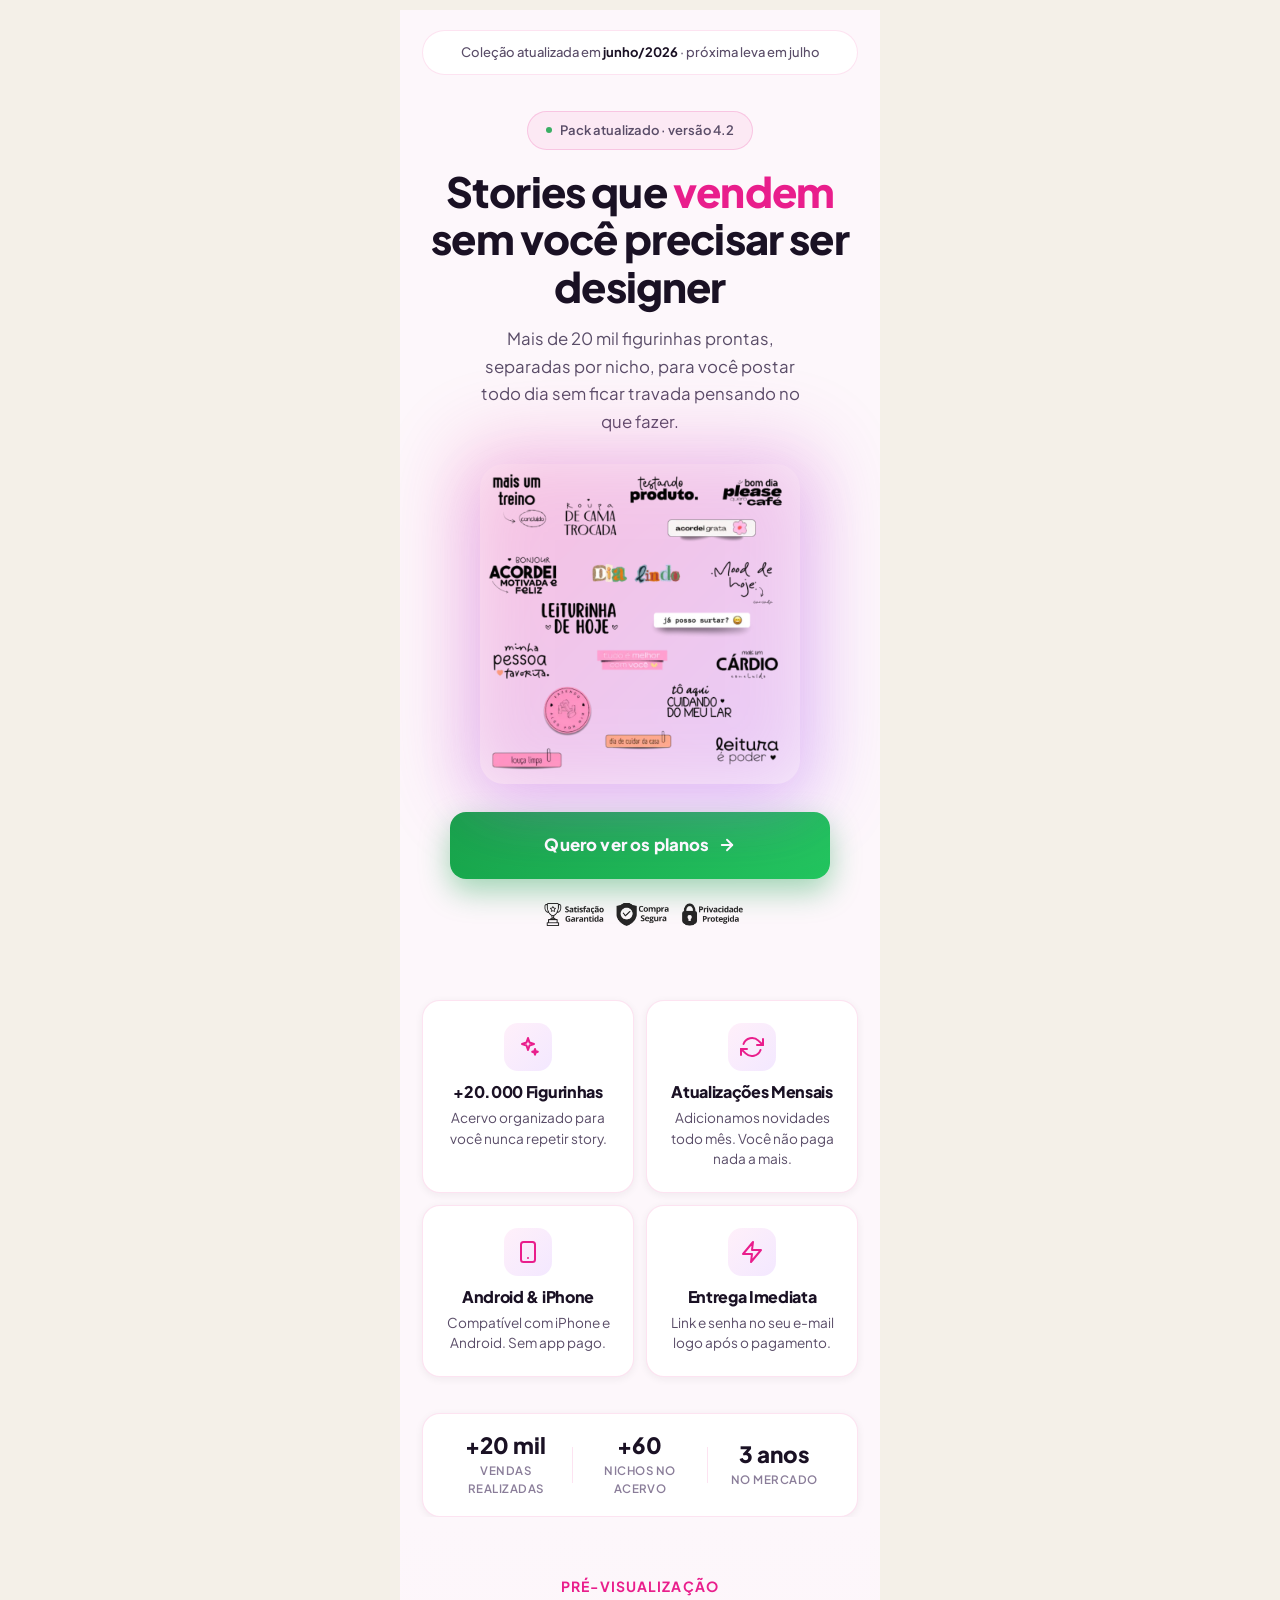
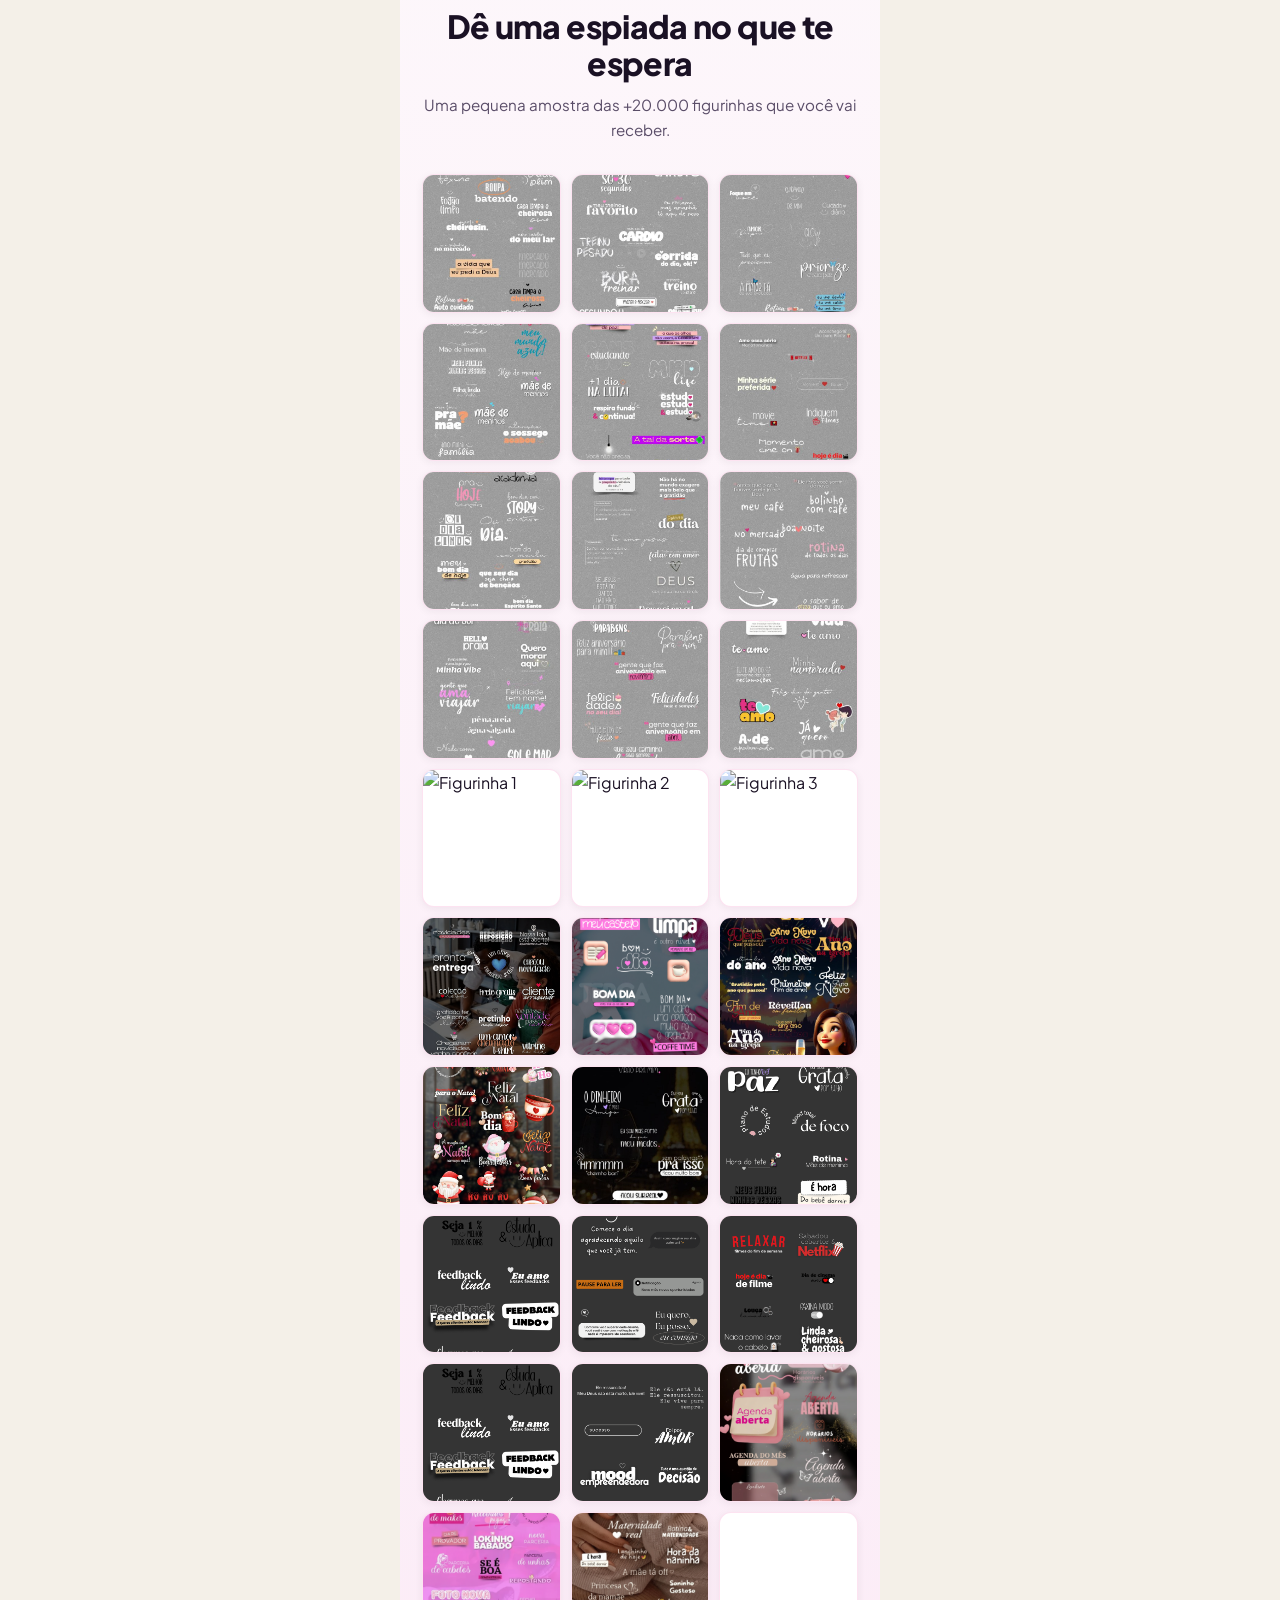
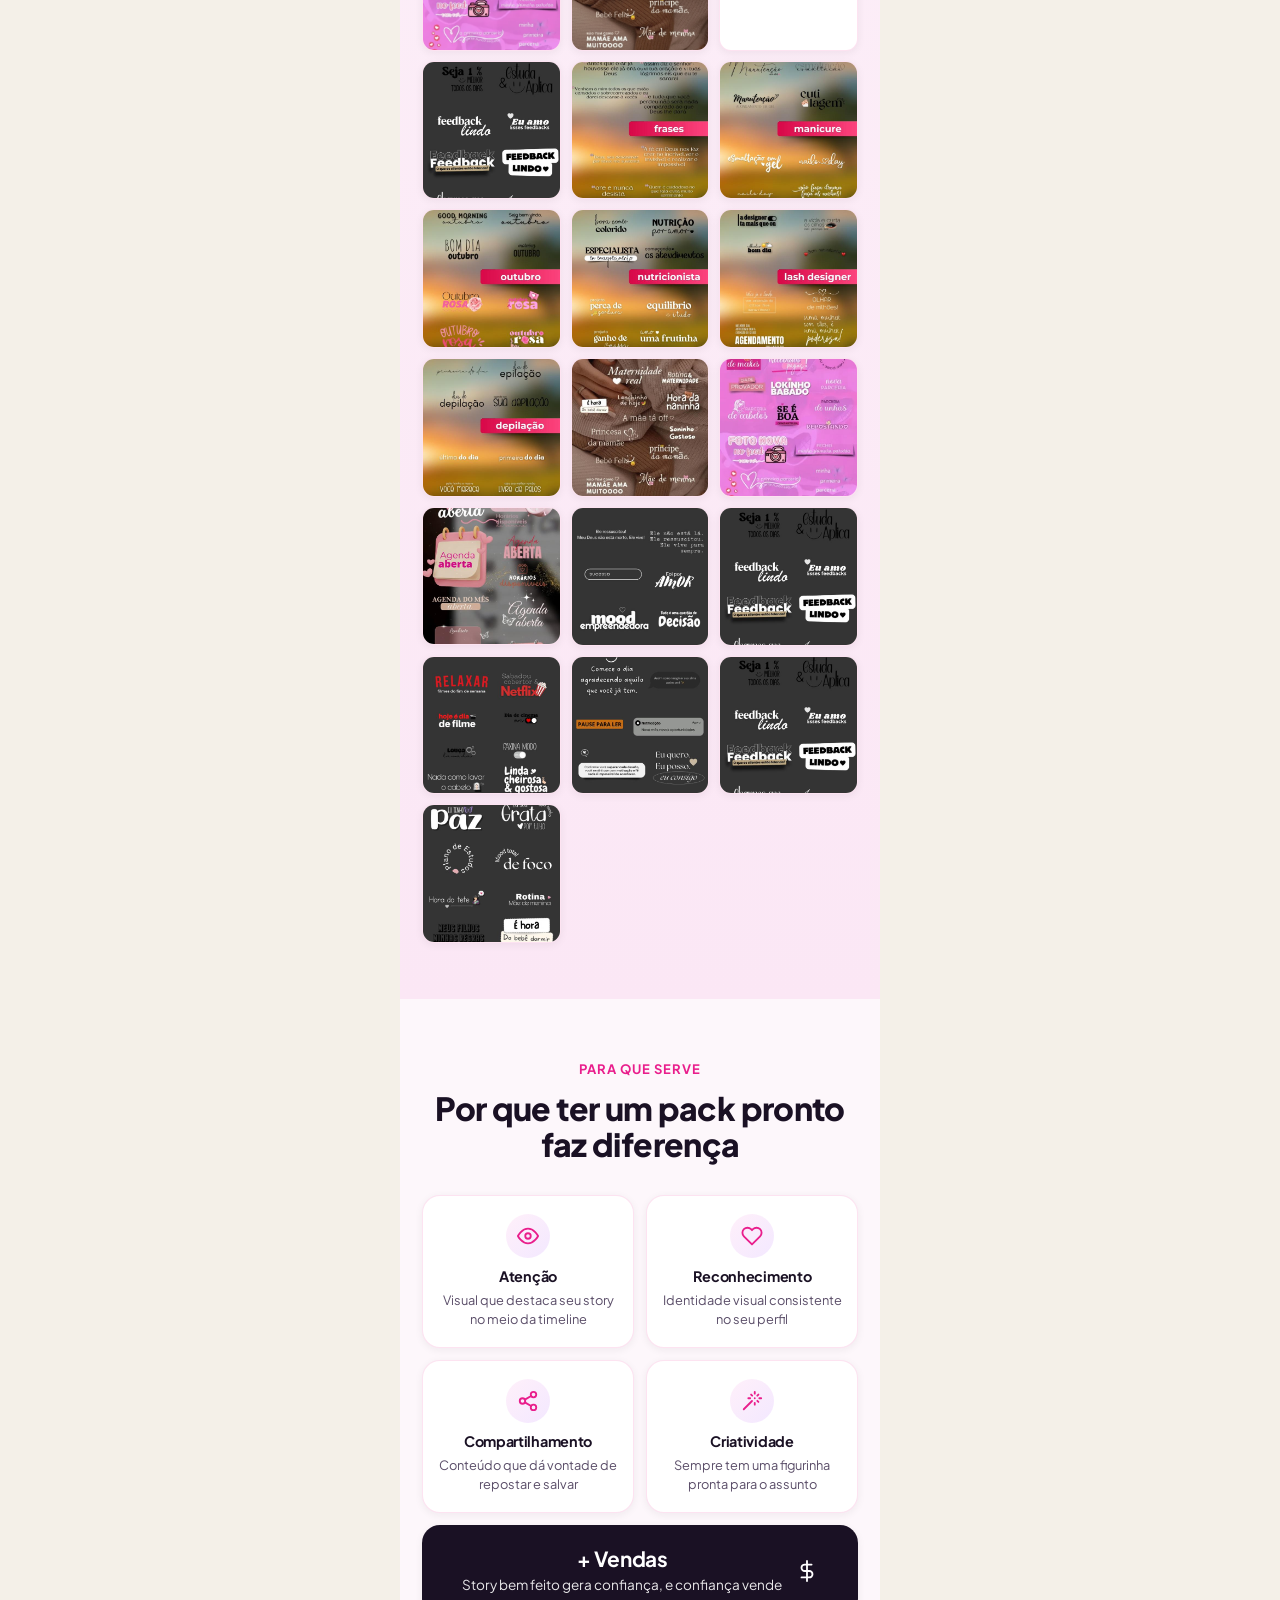
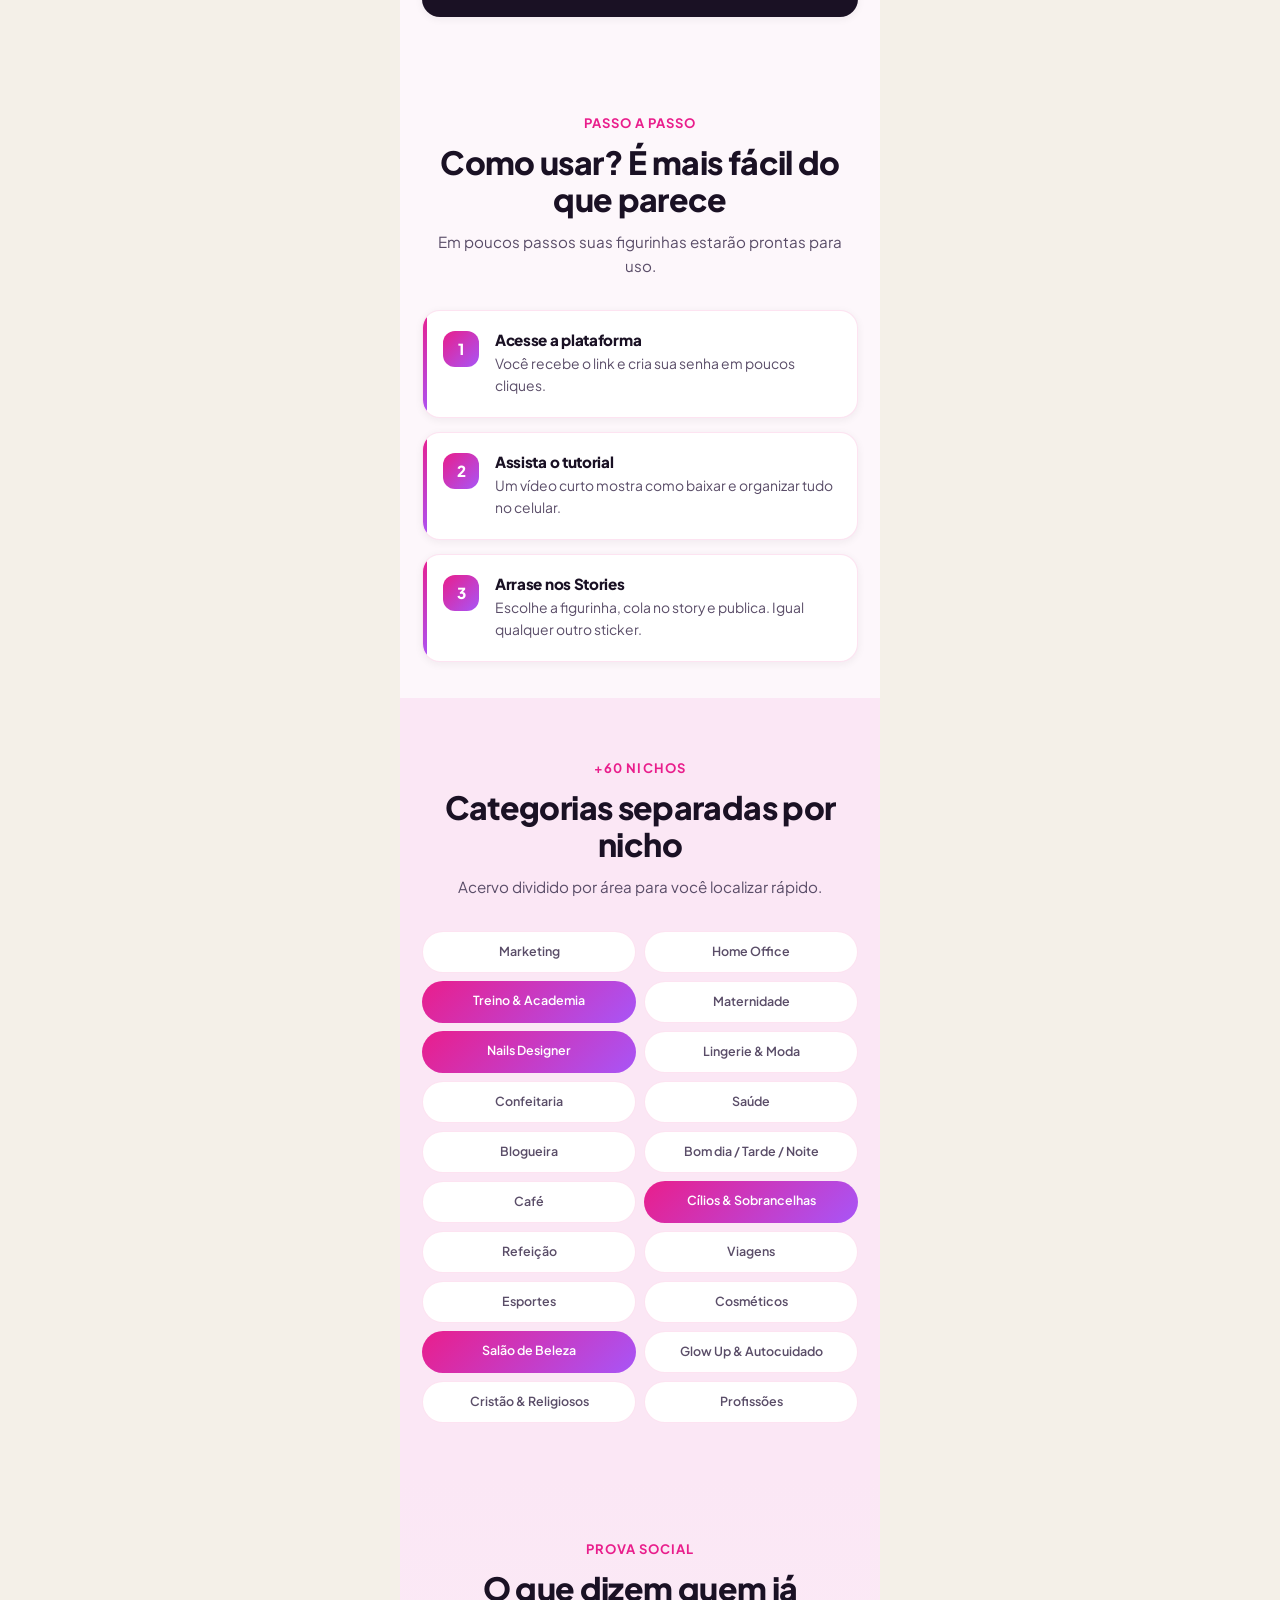
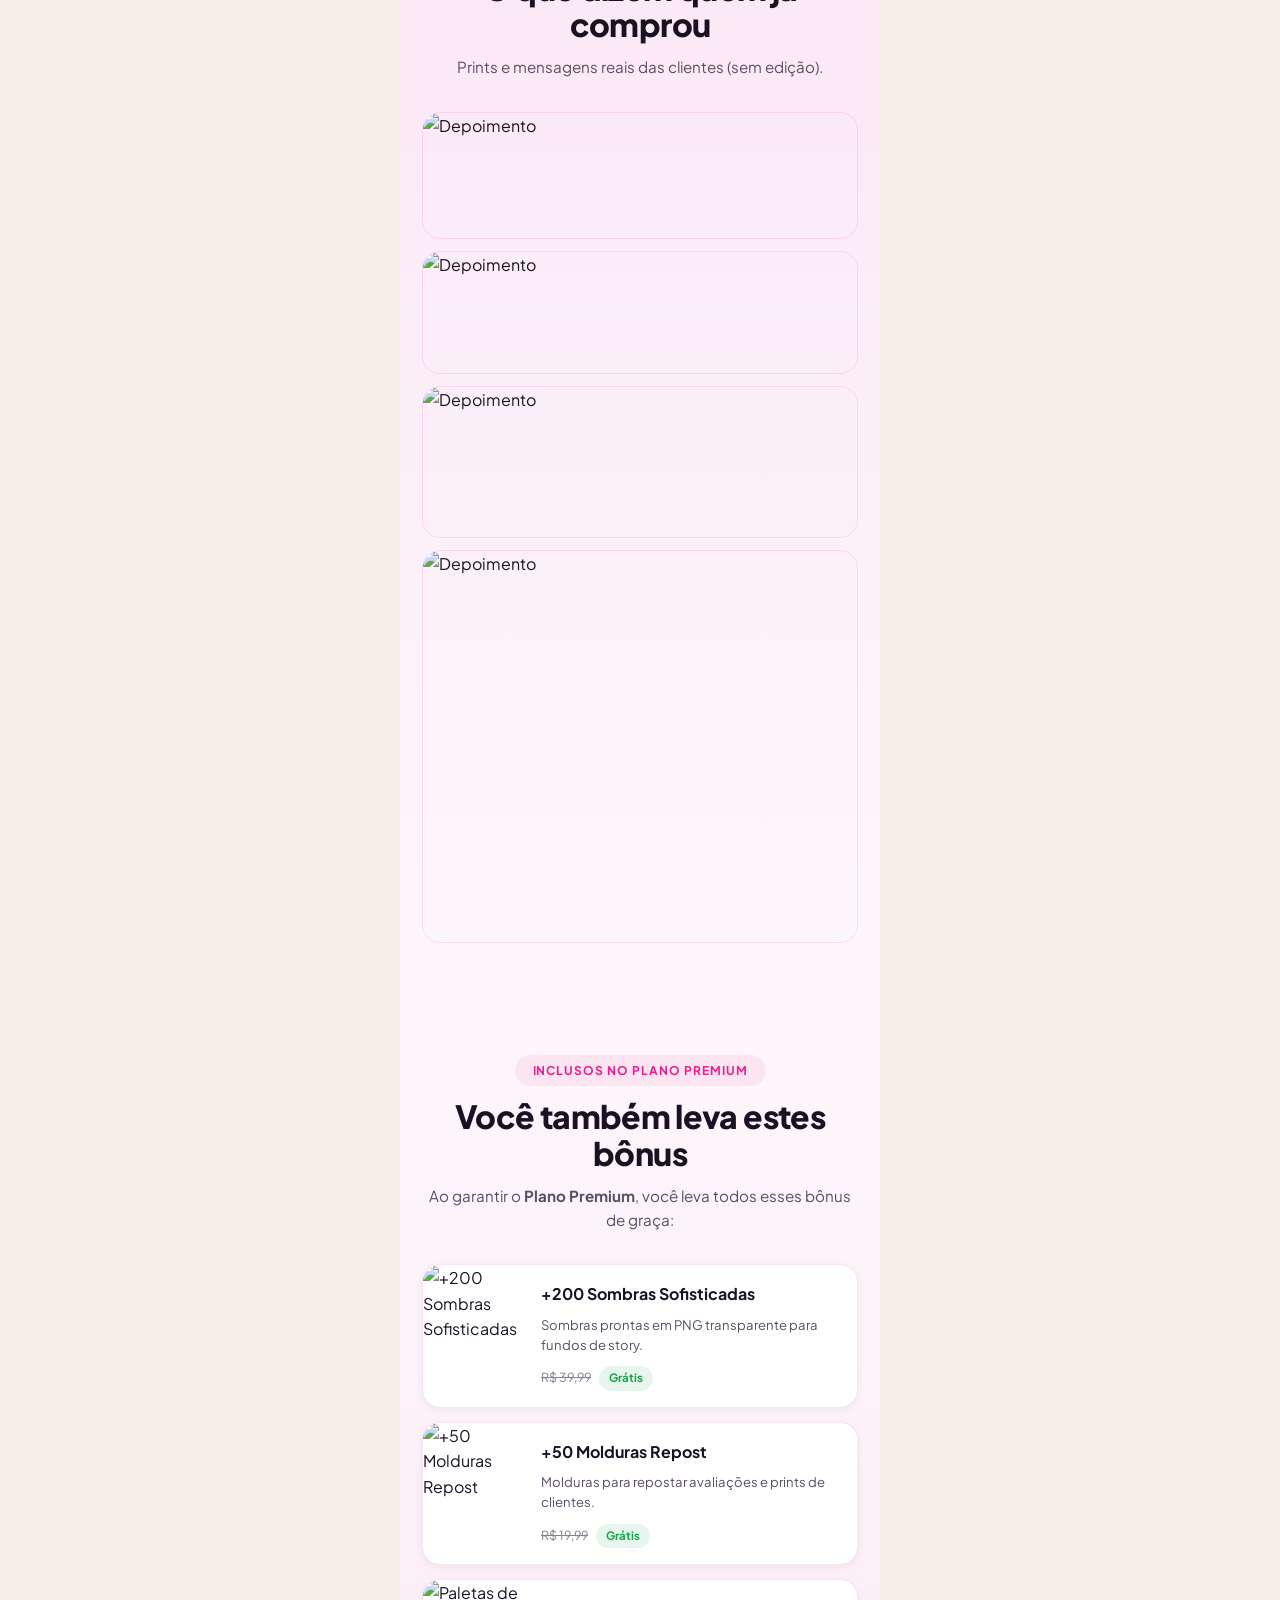
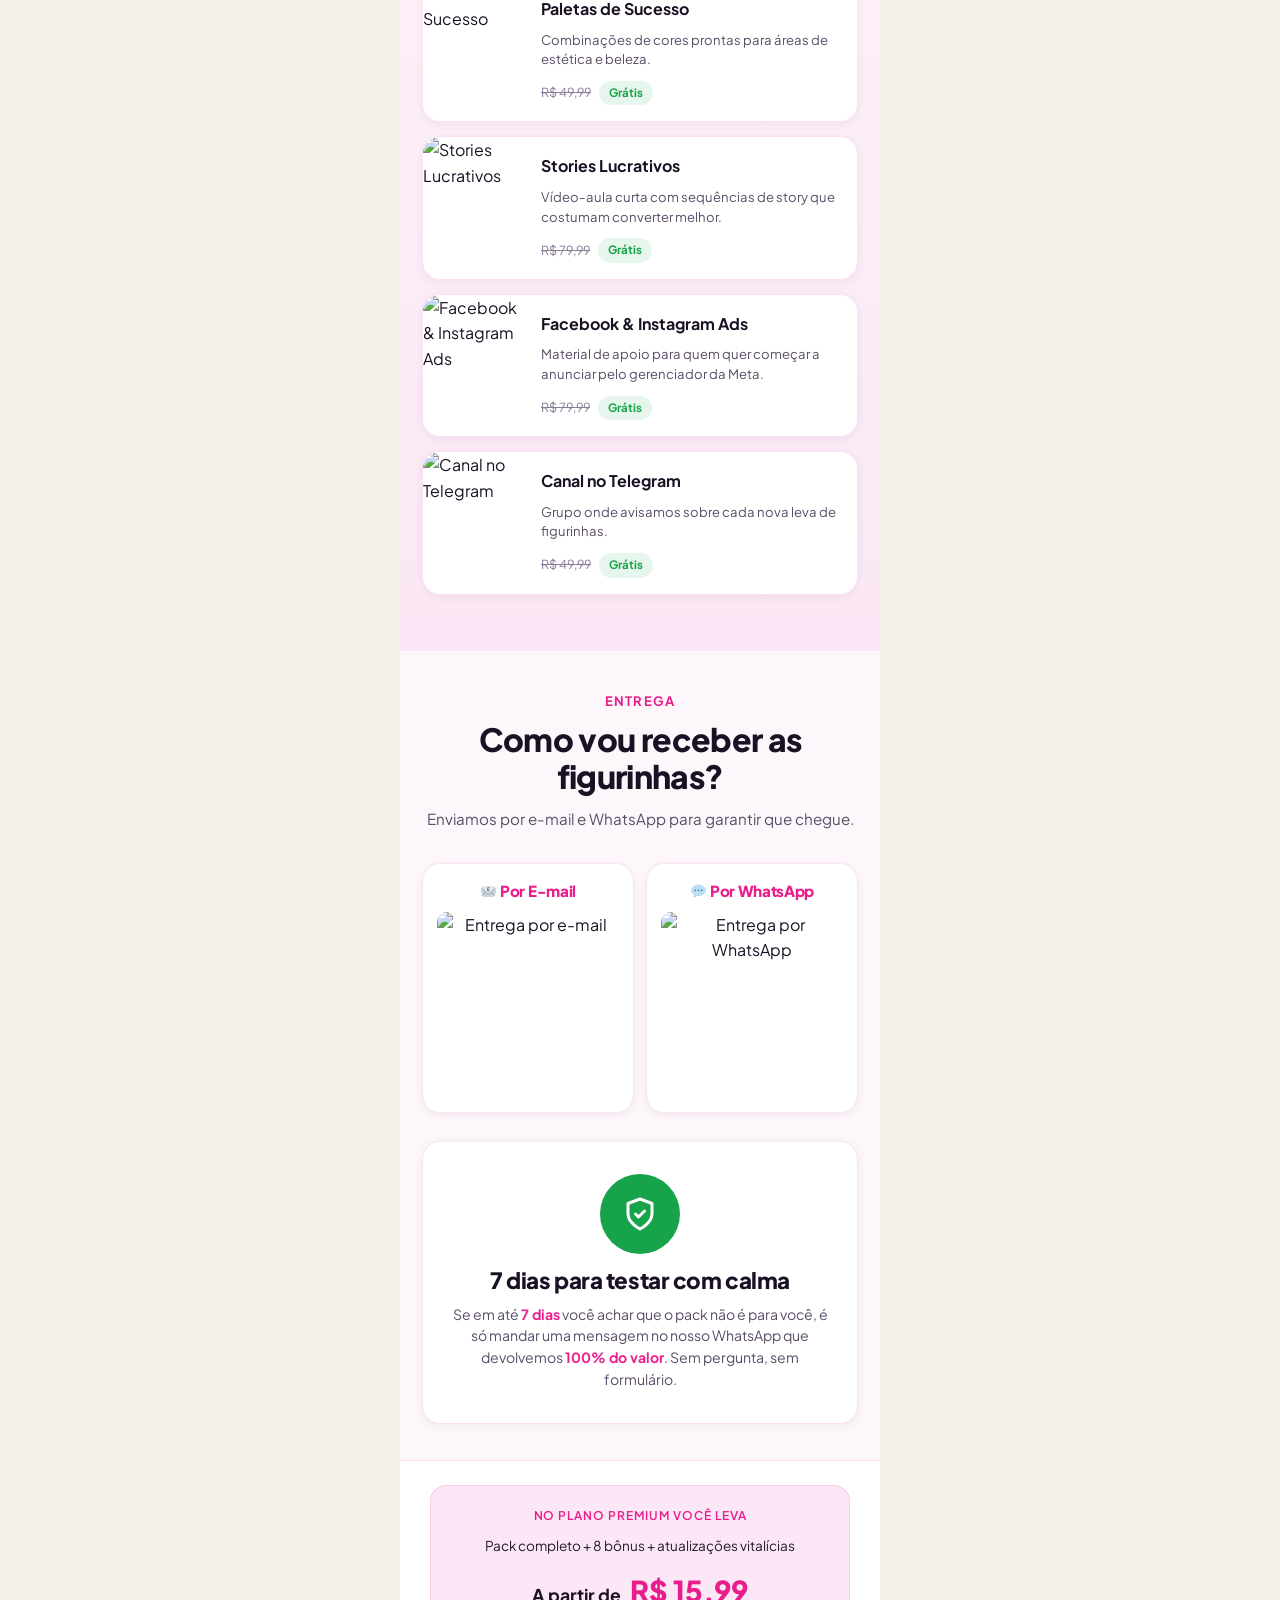
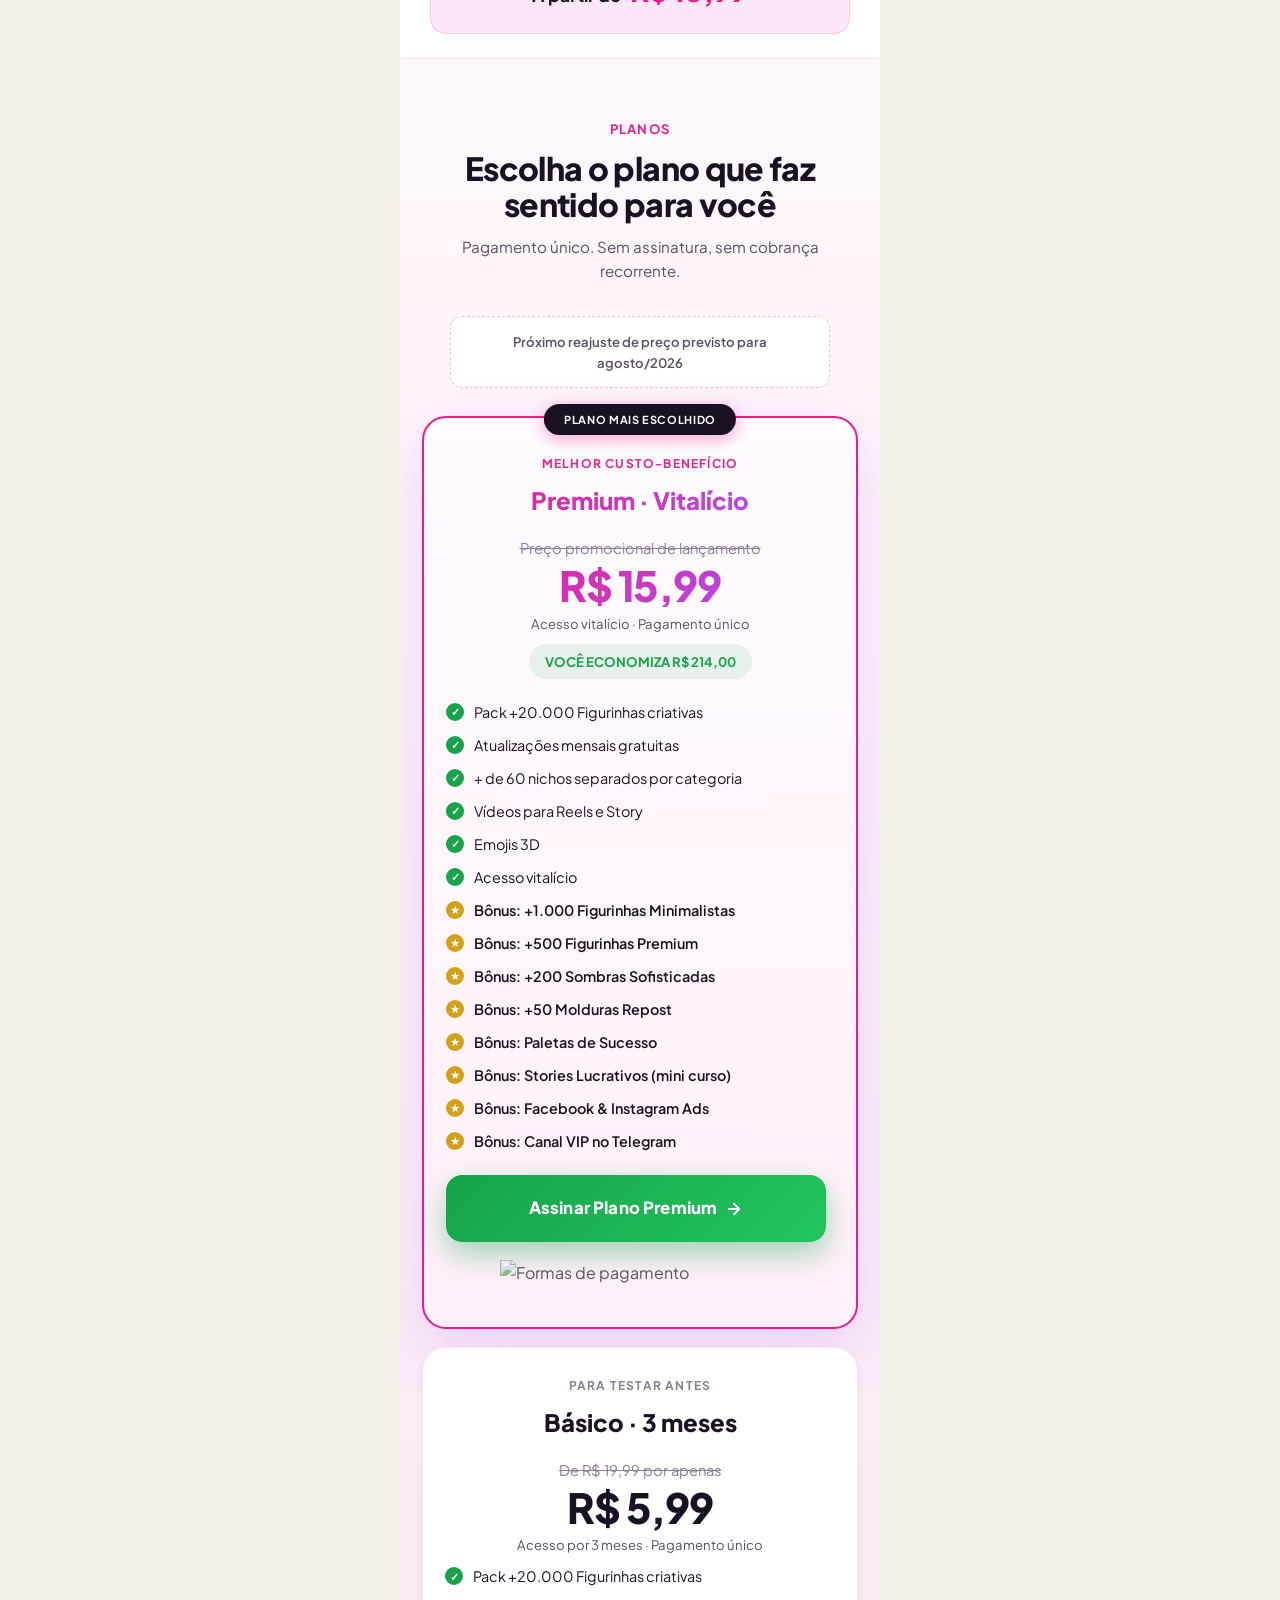
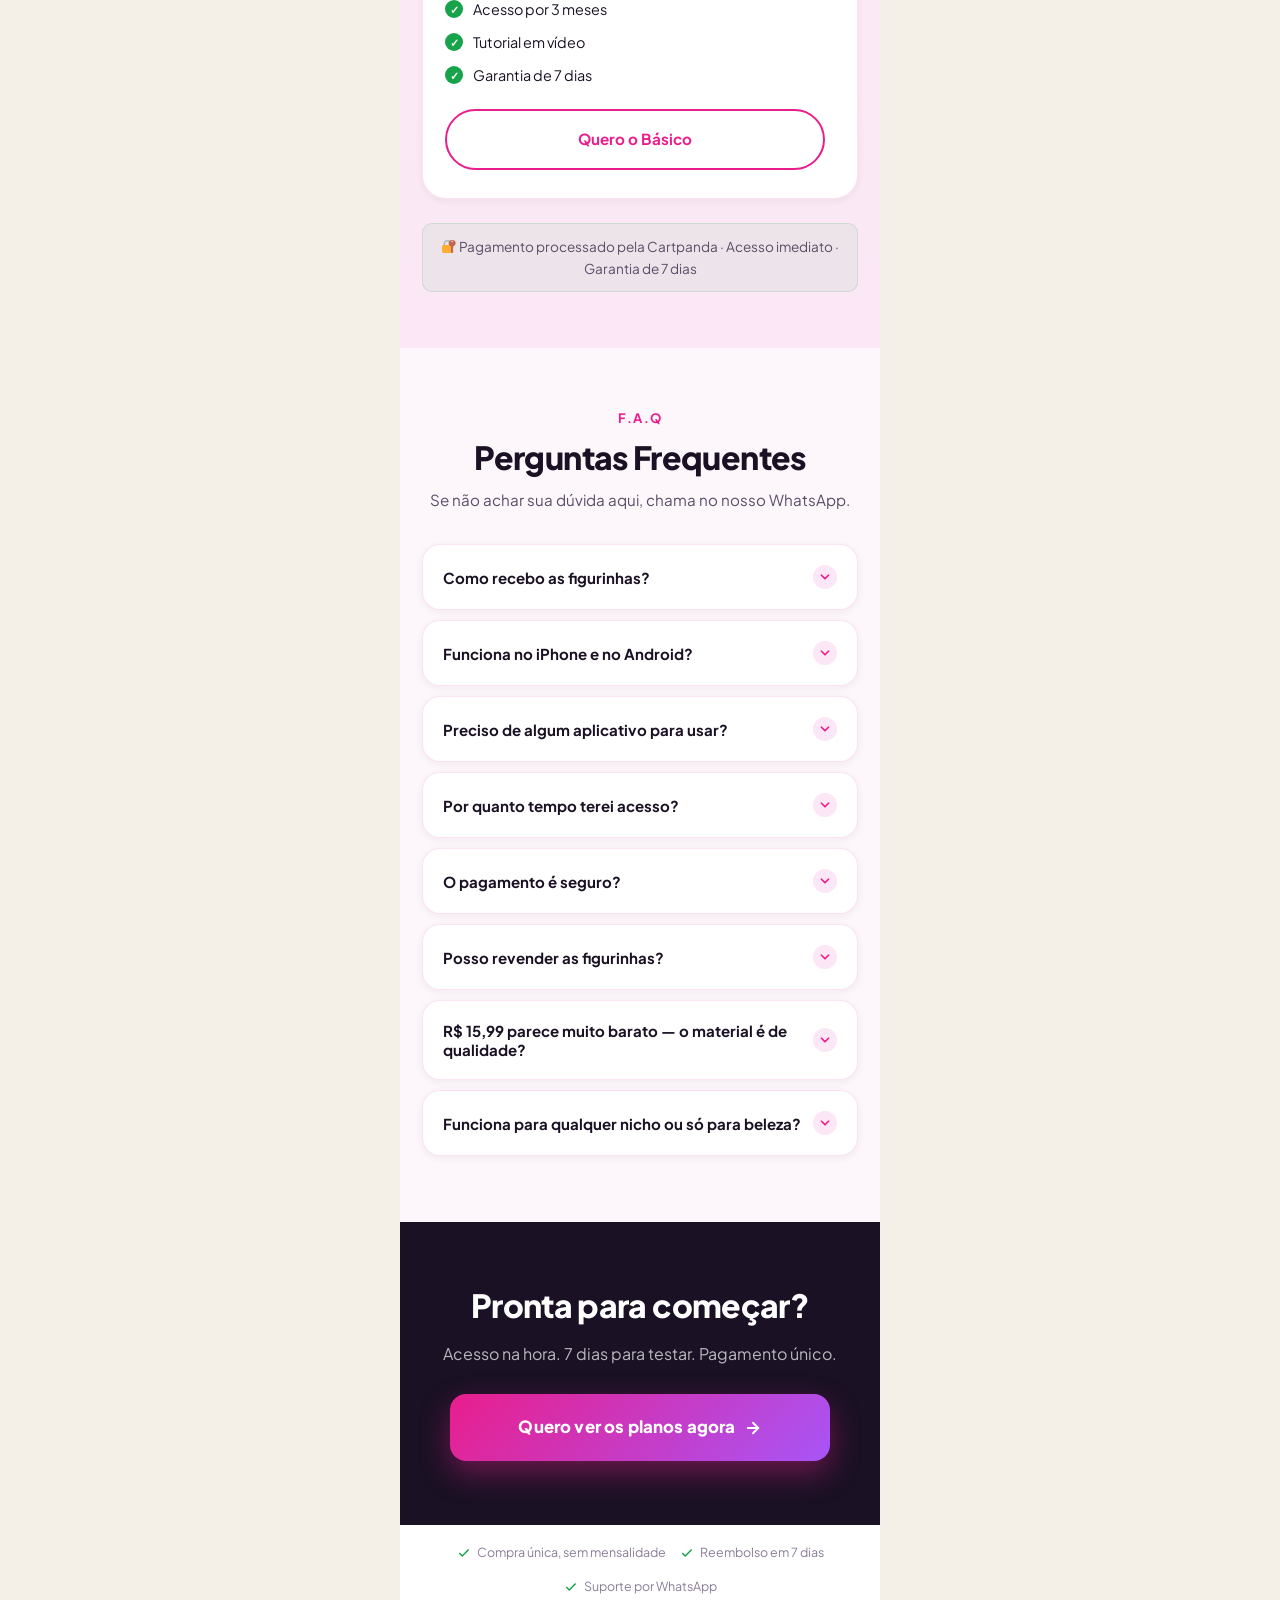
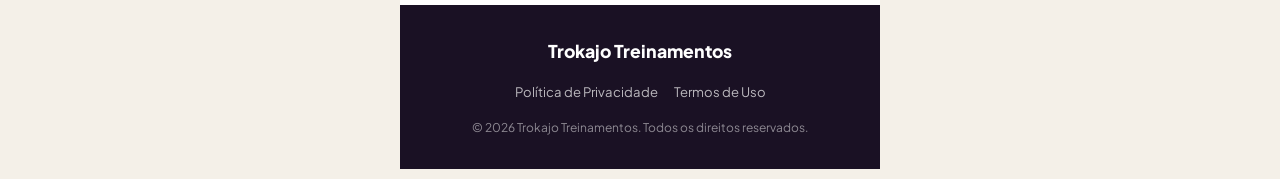
==== index.html @ 8f877f15 "fix: corrigir links dos botoes - checkout korvex + scroll interno" ====
<!DOCTYPE html>
<!-- saved from url=(0294)https://trokajotreinamentos.online/pack-figurinhas/?fbclid=IwY2xjawSYShxleHRuA2FlbQIxMABicmlkETFycnFOTTFVbzN6NTJISmZ3c3J0YwZhcHBfaWQPNTQxNjM5NDkzODg5MDI1AAEeNuZhJ7KWiApnCVBvFpcNDR7LOMmorLLY_xpQYVC7KM_C4HYPNZC3KV_Yxr8_aem_ExYif-3PhYqlmj8wXvKtNw&utm_source=direto&sck=1781231448548_17812307008855 -->
<html lang="pt-PT"><head><meta http-equiv="Content-Type" content="text/html; charset=UTF-8"><script type="text/javascript" async="" src="./assets/fbevents.js.download"></script><script type="text/javascript" async="" src="./assets/visitor-api.js.download"></script><script type="text/javascript" async="" src="./assets/gtm.js.download"></script><script type="text/javascript" async="" src="./assets/js"></script><script src="./assets/401278222798118" async=""></script><script async="" src="./assets/fbevents.js.download"></script><script async="" src="./assets/4e5q7klutrodt.js.download"></script><script>if(navigator.userAgent.match(/MSIE|Internet Explorer/i)||navigator.userAgent.match(/Trident\/7\..*?rv:11/i)){var href=document.location.href;if(!href.match(/[?&]nowprocket/)){if(href.indexOf("?")==-1){if(href.indexOf("#")==-1){document.location.href=href+"?nowprocket=1"}else{document.location.href=href.replace("#","?nowprocket=1#")}}else{if(href.indexOf("#")==-1){document.location.href=href+"&nowprocket=1"}else{document.location.href=href.replace("#","&nowprocket=1#")}}}}</script><script>class RocketLazyLoadScripts{constructor(){this.triggerEvents=["keydown","mousedown","mousemove","touchmove","touchstart","touchend","wheel"],this.userEventHandler=this._triggerListener.bind(this),this.touchStartHandler=this._onTouchStart.bind(this),this.touchMoveHandler=this._onTouchMove.bind(this),this.touchEndHandler=this._onTouchEnd.bind(this),this.clickHandler=this._onClick.bind(this),this.interceptedClicks=[],window.addEventListener("pageshow",(e=>{this.persisted=e.persisted})),window.addEventListener("DOMContentLoaded",(()=>{this._preconnect3rdParties()})),this.delayedScripts={normal:[],async:[],defer:[]},this.allJQueries=[]}_addUserInteractionListener(e){document.hidden?e._triggerListener():(this.triggerEvents.forEach((t=>window.addEventListener(t,e.userEventHandler,{passive:!0}))),window.addEventListener("touchstart",e.touchStartHandler,{passive:!0}),window.addEventListener("mousedown",e.touchStartHandler),document.addEventListener("visibilitychange",e.userEventHandler))}_removeUserInteractionListener(){this.triggerEvents.forEach((e=>window.removeEventListener(e,this.userEventHandler,{passive:!0}))),document.removeEventListener("visibilitychange",this.userEventHandler)}_onTouchStart(e){"HTML"!==e.target.tagName&&(window.addEventListener("touchend",this.touchEndHandler),window.addEventListener("mouseup",this.touchEndHandler),window.addEventListener("touchmove",this.touchMoveHandler,{passive:!0}),window.addEventListener("mousemove",this.touchMoveHandler),e.target.addEventListener("click",this.clickHandler),this._renameDOMAttribute(e.target,"onclick","rocket-onclick"))}_onTouchMove(e){window.removeEventListener("touchend",this.touchEndHandler),window.removeEventListener("mouseup",this.touchEndHandler),window.removeEventListener("touchmove",this.touchMoveHandler,{passive:!0}),window.removeEventListener("mousemove",this.touchMoveHandler),e.target.removeEventListener("click",this.clickHandler),this._renameDOMAttribute(e.target,"rocket-onclick","onclick")}_onTouchEnd(e){window.removeEventListener("touchend",this.touchEndHandler),window.removeEventListener("mouseup",this.touchEndHandler),window.removeEventListener("touchmove",this.touchMoveHandler,{passive:!0}),window.removeEventListener("mousemove",this.touchMoveHandler)}_onClick(e){e.target.removeEventListener("click",this.clickHandler),this._renameDOMAttribute(e.target,"rocket-onclick","onclick"),this.interceptedClicks.push(e),e.preventDefault(),e.stopPropagation(),e.stopImmediatePropagation()}_replayClicks(){window.removeEventListener("touchstart",this.touchStartHandler,{passive:!0}),window.removeEventListener("mousedown",this.touchStartHandler),this.interceptedClicks.forEach((e=>{e.target.dispatchEvent(new MouseEvent("click",{view:e.view,bubbles:!0,cancelable:!0}))}))}_renameDOMAttribute(e,t,n){e.hasAttribute&&e.hasAttribute(t)&&(event.target.setAttribute(n,event.target.getAttribute(t)),event.target.removeAttribute(t))}_triggerListener(){this._removeUserInteractionListener(this),"loading"===document.readyState?document.addEventListener("DOMContentLoaded",this._loadEverythingNow.bind(this)):this._loadEverythingNow()}_preconnect3rdParties(){let e=[];document.querySelectorAll("script[type=rocketlazyloadscript]").forEach((t=>{if(t.hasAttribute("src")){const n=new URL(t.src).origin;n!==location.origin&&e.push({src:n,crossOrigin:t.crossOrigin||"module"===t.getAttribute("data-rocket-type")})}})),e=[...new Map(e.map((e=>[JSON.stringify(e),e]))).values()],this._batchInjectResourceHints(e,"preconnect")}async _loadEverythingNow(){this.lastBreath=Date.now(),this._delayEventListeners(),this._delayJQueryReady(this),this._handleDocumentWrite(),this._registerAllDelayedScripts(),this._preloadAllScripts(),await this._loadScriptsFromList(this.delayedScripts.normal),await this._loadScriptsFromList(this.delayedScripts.defer),await this._loadScriptsFromList(this.delayedScripts.async);try{await this._triggerDOMContentLoaded(),await this._triggerWindowLoad()}catch(e){}window.dispatchEvent(new Event("rocket-allScriptsLoaded")),this._replayClicks()}_registerAllDelayedScripts(){document.querySelectorAll("script[type=rocketlazyloadscript]").forEach((e=>{e.hasAttribute("src")?e.hasAttribute("async")&&!1!==e.async?this.delayedScripts.async.push(e):e.hasAttribute("defer")&&!1!==e.defer||"module"===e.getAttribute("data-rocket-type")?this.delayedScripts.defer.push(e):this.delayedScripts.normal.push(e):this.delayedScripts.normal.push(e)}))}async _transformScript(e){return await this._littleBreath(),new Promise((t=>{const n=document.createElement("script");[...e.attributes].forEach((e=>{let t=e.nodeName;"type"!==t&&("data-rocket-type"===t&&(t="type"),n.setAttribute(t,e.nodeValue))})),e.hasAttribute("src")?(n.addEventListener("load",t),n.addEventListener("error",t)):(n.text=e.text,t());try{e.parentNode.replaceChild(n,e)}catch(e){t()}}))}async _loadScriptsFromList(e){const t=e.shift();return t?(await this._transformScript(t),this._loadScriptsFromList(e)):Promise.resolve()}_preloadAllScripts(){this._batchInjectResourceHints([...this.delayedScripts.normal,...this.delayedScripts.defer,...this.delayedScripts.async],"preload")}_batchInjectResourceHints(e,t){var n=document.createDocumentFragment();e.forEach((e=>{if(e.src){const i=document.createElement("link");i.href=e.src,i.rel=t,"preconnect"!==t&&(i.as="script"),e.getAttribute&&"module"===e.getAttribute("data-rocket-type")&&(i.crossOrigin=!0),e.crossOrigin&&(i.crossOrigin=e.crossOrigin),n.appendChild(i)}})),document.head.appendChild(n)}_delayEventListeners(){let e={};function t(t,n){!function(t){function n(n){return e[t].eventsToRewrite.indexOf(n)>=0?"rocket-"+n:n}e[t]||(e[t]={originalFunctions:{add:t.addEventListener,remove:t.removeEventListener},eventsToRewrite:[]},t.addEventListener=function(){arguments[0]=n(arguments[0]),e[t].originalFunctions.add.apply(t,arguments)},t.removeEventListener=function(){arguments[0]=n(arguments[0]),e[t].originalFunctions.remove.apply(t,arguments)})}(t),e[t].eventsToRewrite.push(n)}function n(e,t){let n=e[t];Object.defineProperty(e,t,{get:()=>n||function(){},set(i){e["rocket"+t]=n=i}})}t(document,"DOMContentLoaded"),t(window,"DOMContentLoaded"),t(window,"load"),t(window,"pageshow"),t(document,"readystatechange"),n(document,"onreadystatechange"),n(window,"onload"),n(window,"onpageshow")}_delayJQueryReady(e){let t=window.jQuery;Object.defineProperty(window,"jQuery",{get:()=>t,set(n){if(n&&n.fn&&!e.allJQueries.includes(n)){n.fn.ready=n.fn.init.prototype.ready=function(t){e.domReadyFired?t.bind(document)(n):document.addEventListener("rocket-DOMContentLoaded",(()=>t.bind(document)(n)))};const t=n.fn.on;n.fn.on=n.fn.init.prototype.on=function(){if(this[0]===window){function e(e){return e.split(" ").map((e=>"load"===e||0===e.indexOf("load.")?"rocket-jquery-load":e)).join(" ")}"string"==typeof arguments[0]||arguments[0]instanceof String?arguments[0]=e(arguments[0]):"object"==typeof arguments[0]&&Object.keys(arguments[0]).forEach((t=>{delete Object.assign(arguments[0],{[e(t)]:arguments[0][t]})[t]}))}return t.apply(this,arguments),this},e.allJQueries.push(n)}t=n}})}async _triggerDOMContentLoaded(){this.domReadyFired=!0,await this._littleBreath(),document.dispatchEvent(new Event("rocket-DOMContentLoaded")),await this._littleBreath(),window.dispatchEvent(new Event("rocket-DOMContentLoaded")),await this._littleBreath(),document.dispatchEvent(new Event("rocket-readystatechange")),await this._littleBreath(),document.rocketonreadystatechange&&document.rocketonreadystatechange()}async _triggerWindowLoad(){await this._littleBreath(),window.dispatchEvent(new Event("rocket-load")),await this._littleBreath(),window.rocketonload&&window.rocketonload(),await this._littleBreath(),this.allJQueries.forEach((e=>e(window).trigger("rocket-jquery-load"))),await this._littleBreath();const e=new Event("rocket-pageshow");e.persisted=this.persisted,window.dispatchEvent(e),await this._littleBreath(),window.rocketonpageshow&&window.rocketonpageshow({persisted:this.persisted})}_handleDocumentWrite(){const e=new Map;document.write=document.writeln=function(t){const n=document.currentScript,i=document.createRange(),r=n.parentElement;let o=e.get(n);void 0===o&&(o=n.nextSibling,e.set(n,o));const s=document.createDocumentFragment();i.setStart(s,0),s.appendChild(i.createContextualFragment(t)),r.insertBefore(s,o)}}async _littleBreath(){Date.now()-this.lastBreath>45&&(await this._requestAnimFrame(),this.lastBreath=Date.now())}async _requestAnimFrame(){return document.hidden?new Promise((e=>setTimeout(e))):new Promise((e=>requestAnimationFrame(e)))}static run(){const e=new RocketLazyLoadScripts;e._addUserInteractionListener(e)}}RocketLazyLoadScripts.run();</script>
	
			<title>Pack Figurinhas – Trokajo Treinamentos</title><link rel="stylesheet" href="./assets/page-868.used.css" as="style"><link rel="stylesheet" id="perfmatters-used-css" href="./assets/page-868.used.css" media="all"><link rel="preload" href="https://www.w3.org/2000/svg&#39;%20viewBox=&#39;0%200%200%200&#39;%3E%3C/svg%3E" as="image"><link rel="preload" href="./assets/satisfacaocompraprivacidade.png" as="image">
		<meta name="viewport" content="width=device-width, initial-scale=1">
<meta name="robots" content="max-image-preview:large">
<script type="application/javascript" id="pys-version-script">console.log('PixelYourSite Free version 11.2.0.5');</script>
<title>Pack Figurinhas – Trokajo Treinamentos</title>
<link rel="dns-prefetch" href="https://maps.googleapis.com/">
<link rel="dns-prefetch" href="https://maps.gstatic.com/">
<link rel="dns-prefetch" href="https://fonts.googleapis.com/">
<link rel="dns-prefetch" href="https://fonts.gstatic.com/">
<link rel="dns-prefetch" href="https://ajax.googleapis.com/">
<link rel="dns-prefetch" href="https://apis.google.com/">
<link rel="dns-prefetch" href="https://google-analytics.com/">
<link rel="dns-prefetch" href="https://www.google-analytics.com/">
<link rel="dns-prefetch" href="https://ssl.google-analytics.com/">
<link rel="dns-prefetch" href="https://youtube.com/">
<link rel="dns-prefetch" href="https://api.pinterest.com/">
<link rel="dns-prefetch" href="https://cdnjs.cloudflare.com/">
<link rel="dns-prefetch" href="https://connect.facebook.net/">
<link rel="dns-prefetch" href="https://platform.twitter.com/">
<link rel="dns-prefetch" href="https://syndication.twitter.com/">
<link rel="dns-prefetch" href="https://platform.instagram.com/">
<link rel="dns-prefetch" href="https://disqus.com/">
<link rel="dns-prefetch" href="https://sitename.disqus.com/">
<link rel="dns-prefetch" href="https://s7.addthis.com/">
<link rel="dns-prefetch" href="https://platform.linkedin.com/">
<link rel="dns-prefetch" href="https://w.sharethis.com/">
<link rel="dns-prefetch" href="https://i0.wp.com/">
<link rel="dns-prefetch" href="https://i1.wp.com/">
<link rel="dns-prefetch" href="https://i2.wp.com/">
<link rel="dns-prefetch" href="https://stats.wp.com/">
<link rel="dns-prefetch" href="https://pixel.wp.com/">
<link rel="dns-prefetch" href="https://s.gravatar.com/">
<link rel="alternate" type="application/rss+xml" title="Trokajo Treinamentos » Feed" href="https://trokajotreinamentos.online/feed/">
<link rel="alternate" type="application/rss+xml" title="Trokajo Treinamentos » Feed de comentários" href="https://trokajotreinamentos.online/comments/feed/">
<link rel="alternate" title="oEmbed (JSON)" type="application/json+oembed" href="https://trokajotreinamentos.online/wp-json/oembed/1.0/embed?url=https%3A%2F%2Ftrokajotreinamentos.online%2Fpack-figurinhas%2F">
<link rel="alternate" title="oEmbed (XML)" type="text/xml+oembed" href="https://trokajotreinamentos.online/wp-json/oembed/1.0/embed?url=https%3A%2F%2Ftrokajotreinamentos.online%2Fpack-figurinhas%2F&amp;format=xml">
<style id="wp-img-auto-sizes-contain-inline-css">
img:is([sizes=auto i],[sizes^="auto," i]){contain-intrinsic-size:3000px 1500px}
/*# sourceURL=wp-img-auto-sizes-contain-inline-css */
</style>
<style id="wp-emoji-styles-inline-css">

	img.wp-smiley, img.emoji {
		display: inline !important;
		border: none !important;
		box-shadow: none !important;
		height: 1em !important;
		width: 1em !important;
		margin: 0 0.07em !important;
		vertical-align: -0.1em !important;
		background: none !important;
		padding: 0 !important;
	}
/*# sourceURL=wp-emoji-styles-inline-css */
</style>
<style id="wp-block-library-inline-css">
:root{--wp-block-synced-color:#7a00df;--wp-block-synced-color--rgb:122,0,223;--wp-bound-block-color:var(--wp-block-synced-color);--wp-editor-canvas-background:#ddd;--wp-admin-theme-color:#007cba;--wp-admin-theme-color--rgb:0,124,186;--wp-admin-theme-color-darker-10:#006ba1;--wp-admin-theme-color-darker-10--rgb:0,107,160.5;--wp-admin-theme-color-darker-20:#005a87;--wp-admin-theme-color-darker-20--rgb:0,90,135;--wp-admin-border-width-focus:2px}@media (min-resolution:192dpi){:root{--wp-admin-border-width-focus:1.5px}}.wp-element-button{cursor:pointer}:root .has-very-light-gray-background-color{background-color:#eee}:root .has-very-dark-gray-background-color{background-color:#313131}:root .has-very-light-gray-color{color:#eee}:root .has-very-dark-gray-color{color:#313131}:root .has-vivid-green-cyan-to-vivid-cyan-blue-gradient-background{background:linear-gradient(135deg,#00d084,#0693e3)}:root .has-purple-crush-gradient-background{background:linear-gradient(135deg,#34e2e4,#4721fb 50%,#ab1dfe)}:root .has-hazy-dawn-gradient-background{background:linear-gradient(135deg,#faaca8,#dad0ec)}:root .has-subdued-olive-gradient-background{background:linear-gradient(135deg,#fafae1,#67a671)}:root .has-atomic-cream-gradient-background{background:linear-gradient(135deg,#fdd79a,#004a59)}:root .has-nightshade-gradient-background{background:linear-gradient(135deg,#330968,#31cdcf)}:root .has-midnight-gradient-background{background:linear-gradient(135deg,#020381,#2874fc)}:root{--wp--preset--font-size--normal:16px;--wp--preset--font-size--huge:42px}.has-regular-font-size{font-size:1em}.has-larger-font-size{font-size:2.625em}.has-normal-font-size{font-size:var(--wp--preset--font-size--normal)}.has-huge-font-size{font-size:var(--wp--preset--font-size--huge)}:root .has-text-align-center{text-align:center}:root .has-text-align-left{text-align:left}:root .has-text-align-right{text-align:right}.has-fit-text{white-space:nowrap!important}#end-resizable-editor-section{display:none}.aligncenter{clear:both}.items-justified-left{justify-content:flex-start}.items-justified-center{justify-content:center}.items-justified-right{justify-content:flex-end}.items-justified-space-between{justify-content:space-between}.screen-reader-text{word-wrap:normal!important;border:0;clip-path:inset(50%);height:1px;margin:-1px;overflow:hidden;padding:0;position:absolute;width:1px}.screen-reader-text:focus{background-color:#ddd;clip-path:none;color:#444;display:block;font-size:1em;height:auto;left:5px;line-height:normal;padding:15px 23px 14px;text-decoration:none;top:5px;width:auto;z-index:100000}html :where(.has-border-color){border-style:solid}html :where([style*=border-color]){border-style:solid}html :where([style*=border-top-color]){border-top-style:solid}html :where([style*=border-right-color]){border-right-style:solid}html :where([style*=border-bottom-color]){border-bottom-style:solid}html :where([style*=border-left-color]){border-left-style:solid}html :where([style*=border-width]){border-style:solid}html :where([style*=border-top-width]){border-top-style:solid}html :where([style*=border-right-width]){border-right-style:solid}html :where([style*=border-bottom-width]){border-bottom-style:solid}html :where([style*=border-left-width]){border-left-style:solid}html :where(img[class*=wp-image-]){height:auto;max-width:100%}:where(figure){margin:0 0 1em}html :where(.is-position-sticky){--wp-admin--admin-bar--position-offset:var(--wp-admin--admin-bar--height,0px)}@media screen and (max-width:600px){html :where(.is-position-sticky){--wp-admin--admin-bar--position-offset:0px}}
/*# sourceURL=/wp-includes/css/dist/block-library/common.min.css */
</style>
<style id="global-styles-inline-css">
:root{--wp--preset--aspect-ratio--square: 1;--wp--preset--aspect-ratio--4-3: 4/3;--wp--preset--aspect-ratio--3-4: 3/4;--wp--preset--aspect-ratio--3-2: 3/2;--wp--preset--aspect-ratio--2-3: 2/3;--wp--preset--aspect-ratio--16-9: 16/9;--wp--preset--aspect-ratio--9-16: 9/16;--wp--preset--color--black: #000000;--wp--preset--color--cyan-bluish-gray: #abb8c3;--wp--preset--color--white: #ffffff;--wp--preset--color--pale-pink: #f78da7;--wp--preset--color--vivid-red: #cf2e2e;--wp--preset--color--luminous-vivid-orange: #ff6900;--wp--preset--color--luminous-vivid-amber: #fcb900;--wp--preset--color--light-green-cyan: #7bdcb5;--wp--preset--color--vivid-green-cyan: #00d084;--wp--preset--color--pale-cyan-blue: #8ed1fc;--wp--preset--color--vivid-cyan-blue: #0693e3;--wp--preset--color--vivid-purple: #9b51e0;--wp--preset--color--base: #f9f9f9;--wp--preset--color--base-2: #ffffff;--wp--preset--color--contrast: #111111;--wp--preset--color--contrast-2: #636363;--wp--preset--color--contrast-3: #A4A4A4;--wp--preset--color--accent: #cfcabe;--wp--preset--color--accent-2: #c2a990;--wp--preset--color--accent-3: #d8613c;--wp--preset--color--accent-4: #b1c5a4;--wp--preset--color--accent-5: #b5bdbc;--wp--preset--gradient--vivid-cyan-blue-to-vivid-purple: linear-gradient(135deg,rgb(6,147,227) 0%,rgb(155,81,224) 100%);--wp--preset--gradient--light-green-cyan-to-vivid-green-cyan: linear-gradient(135deg,rgb(122,220,180) 0%,rgb(0,208,130) 100%);--wp--preset--gradient--luminous-vivid-amber-to-luminous-vivid-orange: linear-gradient(135deg,rgb(252,185,0) 0%,rgb(255,105,0) 100%);--wp--preset--gradient--luminous-vivid-orange-to-vivid-red: linear-gradient(135deg,rgb(255,105,0) 0%,rgb(207,46,46) 100%);--wp--preset--gradient--very-light-gray-to-cyan-bluish-gray: linear-gradient(135deg,rgb(238,238,238) 0%,rgb(169,184,195) 100%);--wp--preset--gradient--cool-to-warm-spectrum: linear-gradient(135deg,rgb(74,234,220) 0%,rgb(151,120,209) 20%,rgb(207,42,186) 40%,rgb(238,44,130) 60%,rgb(251,105,98) 80%,rgb(254,248,76) 100%);--wp--preset--gradient--blush-light-purple: linear-gradient(135deg,rgb(255,206,236) 0%,rgb(152,150,240) 100%);--wp--preset--gradient--blush-bordeaux: linear-gradient(135deg,rgb(254,205,165) 0%,rgb(254,45,45) 50%,rgb(107,0,62) 100%);--wp--preset--gradient--luminous-dusk: linear-gradient(135deg,rgb(255,203,112) 0%,rgb(199,81,192) 50%,rgb(65,88,208) 100%);--wp--preset--gradient--pale-ocean: linear-gradient(135deg,rgb(255,245,203) 0%,rgb(182,227,212) 50%,rgb(51,167,181) 100%);--wp--preset--gradient--electric-grass: linear-gradient(135deg,rgb(202,248,128) 0%,rgb(113,206,126) 100%);--wp--preset--gradient--midnight: linear-gradient(135deg,rgb(2,3,129) 0%,rgb(40,116,252) 100%);--wp--preset--gradient--gradient-1: linear-gradient(to bottom, #cfcabe 0%, #F9F9F9 100%);--wp--preset--gradient--gradient-2: linear-gradient(to bottom, #C2A990 0%, #F9F9F9 100%);--wp--preset--gradient--gradient-3: linear-gradient(to bottom, #D8613C 0%, #F9F9F9 100%);--wp--preset--gradient--gradient-4: linear-gradient(to bottom, #B1C5A4 0%, #F9F9F9 100%);--wp--preset--gradient--gradient-5: linear-gradient(to bottom, #B5BDBC 0%, #F9F9F9 100%);--wp--preset--gradient--gradient-6: linear-gradient(to bottom, #A4A4A4 0%, #F9F9F9 100%);--wp--preset--gradient--gradient-7: linear-gradient(to bottom, #cfcabe 50%, #F9F9F9 50%);--wp--preset--gradient--gradient-8: linear-gradient(to bottom, #C2A990 50%, #F9F9F9 50%);--wp--preset--gradient--gradient-9: linear-gradient(to bottom, #D8613C 50%, #F9F9F9 50%);--wp--preset--gradient--gradient-10: linear-gradient(to bottom, #B1C5A4 50%, #F9F9F9 50%);--wp--preset--gradient--gradient-11: linear-gradient(to bottom, #B5BDBC 50%, #F9F9F9 50%);--wp--preset--gradient--gradient-12: linear-gradient(to bottom, #A4A4A4 50%, #F9F9F9 50%);--wp--preset--font-size--small: 0.9rem;--wp--preset--font-size--medium: 1.05rem;--wp--preset--font-size--large: clamp(1.39rem, 1.39rem + ((1vw - 0.2rem) * 0.767), 1.85rem);--wp--preset--font-size--x-large: clamp(1.85rem, 1.85rem + ((1vw - 0.2rem) * 1.083), 2.5rem);--wp--preset--font-size--xx-large: clamp(2.5rem, 2.5rem + ((1vw - 0.2rem) * 1.283), 3.27rem);--wp--preset--font-family--body: "Inter", sans-serif;--wp--preset--font-family--heading: Cardo;--wp--preset--font-family--system-sans-serif: -apple-system, BlinkMacSystemFont, avenir next, avenir, segoe ui, helvetica neue, helvetica, Cantarell, Ubuntu, roboto, noto, arial, sans-serif;--wp--preset--font-family--system-serif: Iowan Old Style, Apple Garamond, Baskerville, Times New Roman, Droid Serif, Times, Source Serif Pro, serif, Apple Color Emoji, Segoe UI Emoji, Segoe UI Symbol;--wp--preset--spacing--20: min(1.5rem, 2vw);--wp--preset--spacing--30: min(2.5rem, 3vw);--wp--preset--spacing--40: min(4rem, 5vw);--wp--preset--spacing--50: min(6.5rem, 8vw);--wp--preset--spacing--60: min(10.5rem, 13vw);--wp--preset--spacing--70: 3.38rem;--wp--preset--spacing--80: 5.06rem;--wp--preset--spacing--10: 1rem;--wp--preset--shadow--natural: 6px 6px 9px rgba(0, 0, 0, 0.2);--wp--preset--shadow--deep: 12px 12px 50px rgba(0, 0, 0, 0.4);--wp--preset--shadow--sharp: 6px 6px 0px rgba(0, 0, 0, 0.2);--wp--preset--shadow--outlined: 6px 6px 0px -3px rgb(255, 255, 255), 6px 6px rgb(0, 0, 0);--wp--preset--shadow--crisp: 6px 6px 0px rgb(0, 0, 0);}:root { --wp--style--global--content-size: 620px;--wp--style--global--wide-size: 1280px; }:where(body) { margin: 0; }.wp-site-blocks { padding-top: var(--wp--style--root--padding-top); padding-bottom: var(--wp--style--root--padding-bottom); }.has-global-padding { padding-right: var(--wp--style--root--padding-right); padding-left: var(--wp--style--root--padding-left); }.has-global-padding > .alignfull { margin-right: calc(var(--wp--style--root--padding-right) * -1); margin-left: calc(var(--wp--style--root--padding-left) * -1); }.has-global-padding :where(:not(.alignfull.is-layout-flow) > .has-global-padding:not(.wp-block-block, .alignfull)) { padding-right: 0; padding-left: 0; }.has-global-padding :where(:not(.alignfull.is-layout-flow) > .has-global-padding:not(.wp-block-block, .alignfull)) > .alignfull { margin-left: 0; margin-right: 0; }.wp-site-blocks > .alignleft { float: left; margin-right: 2em; }.wp-site-blocks > .alignright { float: right; margin-left: 2em; }.wp-site-blocks > .aligncenter { justify-content: center; margin-left: auto; margin-right: auto; }:where(.wp-site-blocks) > * { margin-block-start: 1.2rem; margin-block-end: 0; }:where(.wp-site-blocks) > :first-child { margin-block-start: 0; }:where(.wp-site-blocks) > :last-child { margin-block-end: 0; }:root { --wp--style--block-gap: 1.2rem; }:root :where(.is-layout-flow) > :first-child{margin-block-start: 0;}:root :where(.is-layout-flow) > :last-child{margin-block-end: 0;}:root :where(.is-layout-flow) > *{margin-block-start: 1.2rem;margin-block-end: 0;}:root :where(.is-layout-constrained) > :first-child{margin-block-start: 0;}:root :where(.is-layout-constrained) > :last-child{margin-block-end: 0;}:root :where(.is-layout-constrained) > *{margin-block-start: 1.2rem;margin-block-end: 0;}:root :where(.is-layout-flex){gap: 1.2rem;}:root :where(.is-layout-grid){gap: 1.2rem;}.is-layout-flow > .alignleft{float: left;margin-inline-start: 0;margin-inline-end: 2em;}.is-layout-flow > .alignright{float: right;margin-inline-start: 2em;margin-inline-end: 0;}.is-layout-flow > .aligncenter{margin-left: auto !important;margin-right: auto !important;}.is-layout-constrained > .alignleft{float: left;margin-inline-start: 0;margin-inline-end: 2em;}.is-layout-constrained > .alignright{float: right;margin-inline-start: 2em;margin-inline-end: 0;}.is-layout-constrained > .aligncenter{margin-left: auto !important;margin-right: auto !important;}.is-layout-constrained > :where(:not(.alignleft):not(.alignright):not(.alignfull)){max-width: var(--wp--style--global--content-size);margin-left: auto !important;margin-right: auto !important;}.is-layout-constrained > .alignwide{max-width: var(--wp--style--global--wide-size);}body .is-layout-flex{display: flex;}.is-layout-flex{flex-wrap: wrap;align-items: center;}.is-layout-flex > :is(*, div){margin: 0;}body .is-layout-grid{display: grid;}.is-layout-grid > :is(*, div){margin: 0;}body{background-color: var(--wp--preset--color--base);color: var(--wp--preset--color--contrast);font-family: var(--wp--preset--font-family--body);font-size: var(--wp--preset--font-size--medium);font-style: normal;font-weight: 400;line-height: 1.55;--wp--style--root--padding-top: 0px;--wp--style--root--padding-right: var(--wp--preset--spacing--50);--wp--style--root--padding-bottom: 0px;--wp--style--root--padding-left: var(--wp--preset--spacing--50);}a:where(:not(.wp-element-button)){color: var(--wp--preset--color--contrast);}:root :where(a:where(:not(.wp-element-button)):hover){text-decoration: none;}h1, h2, h3, h4, h5, h6{color: var(--wp--preset--color--contrast);font-family: var(--wp--preset--font-family--heading);font-weight: 400;line-height: 1.2;}h1{font-size: var(--wp--preset--font-size--xx-large);line-height: 1.15;}h2{font-size: var(--wp--preset--font-size--x-large);}h3{font-size: var(--wp--preset--font-size--large);}h4{font-size: clamp(1.1rem, 1.1rem + ((1vw - 0.2rem) * 0.767), 1.5rem);}h5{font-size: var(--wp--preset--font-size--medium);}h6{font-size: var(--wp--preset--font-size--small);}:root :where(.wp-element-button, .wp-block-button__link){background-color: var(--wp--preset--color--contrast);border-radius: .33rem;border-color: var(--wp--preset--color--contrast);border-width: 0;color: var(--wp--preset--color--base);font-family: inherit;font-size: var(--wp--preset--font-size--small);font-style: normal;font-weight: 500;letter-spacing: inherit;line-height: inherit;padding-top: 0.6rem;padding-right: 1rem;padding-bottom: 0.6rem;padding-left: 1rem;text-decoration: none;text-transform: inherit;}:root :where(.wp-element-button:hover, .wp-block-button__link:hover){background-color: var(--wp--preset--color--contrast-2);border-color: var(--wp--preset--color--contrast-2);color: var(--wp--preset--color--base);}:root :where(.wp-element-button:focus, .wp-block-button__link:focus){background-color: var(--wp--preset--color--contrast-2);border-color: var(--wp--preset--color--contrast-2);color: var(--wp--preset--color--base);outline-color: var(--wp--preset--color--contrast);outline-offset: 2px;}:root :where(.wp-element-button:active, .wp-block-button__link:active){background-color: var(--wp--preset--color--contrast);color: var(--wp--preset--color--base);}:root :where(.wp-element-caption, .wp-block-audio figcaption, .wp-block-embed figcaption, .wp-block-gallery figcaption, .wp-block-image figcaption, .wp-block-table figcaption, .wp-block-video figcaption){color: var(--wp--preset--color--contrast-2);font-family: var(--wp--preset--font-family--body);font-size: 0.8rem;}.has-black-color{color: var(--wp--preset--color--black) !important;}.has-cyan-bluish-gray-color{color: var(--wp--preset--color--cyan-bluish-gray) !important;}.has-white-color{color: var(--wp--preset--color--white) !important;}.has-pale-pink-color{color: var(--wp--preset--color--pale-pink) !important;}.has-vivid-red-color{color: var(--wp--preset--color--vivid-red) !important;}.has-luminous-vivid-orange-color{color: var(--wp--preset--color--luminous-vivid-orange) !important;}.has-luminous-vivid-amber-color{color: var(--wp--preset--color--luminous-vivid-amber) !important;}.has-light-green-cyan-color{color: var(--wp--preset--color--light-green-cyan) !important;}.has-vivid-green-cyan-color{color: var(--wp--preset--color--vivid-green-cyan) !important;}.has-pale-cyan-blue-color{color: var(--wp--preset--color--pale-cyan-blue) !important;}.has-vivid-cyan-blue-color{color: var(--wp--preset--color--vivid-cyan-blue) !important;}.has-vivid-purple-color{color: var(--wp--preset--color--vivid-purple) !important;}.has-base-color{color: var(--wp--preset--color--base) !important;}.has-base-2-color{color: var(--wp--preset--color--base-2) !important;}.has-contrast-color{color: var(--wp--preset--color--contrast) !important;}.has-contrast-2-color{color: var(--wp--preset--color--contrast-2) !important;}.has-contrast-3-color{color: var(--wp--preset--color--contrast-3) !important;}.has-accent-color{color: var(--wp--preset--color--accent) !important;}.has-accent-2-color{color: var(--wp--preset--color--accent-2) !important;}.has-accent-3-color{color: var(--wp--preset--color--accent-3) !important;}.has-accent-4-color{color: var(--wp--preset--color--accent-4) !important;}.has-accent-5-color{color: var(--wp--preset--color--accent-5) !important;}.has-black-background-color{background-color: var(--wp--preset--color--black) !important;}.has-cyan-bluish-gray-background-color{background-color: var(--wp--preset--color--cyan-bluish-gray) !important;}.has-white-background-color{background-color: var(--wp--preset--color--white) !important;}.has-pale-pink-background-color{background-color: var(--wp--preset--color--pale-pink) !important;}.has-vivid-red-background-color{background-color: var(--wp--preset--color--vivid-red) !important;}.has-luminous-vivid-orange-background-color{background-color: var(--wp--preset--color--luminous-vivid-orange) !important;}.has-luminous-vivid-amber-background-color{background-color: var(--wp--preset--color--luminous-vivid-amber) !important;}.has-light-green-cyan-background-color{background-color: var(--wp--preset--color--light-green-cyan) !important;}.has-vivid-green-cyan-background-color{background-color: var(--wp--preset--color--vivid-green-cyan) !important;}.has-pale-cyan-blue-background-color{background-color: var(--wp--preset--color--pale-cyan-blue) !important;}.has-vivid-cyan-blue-background-color{background-color: var(--wp--preset--color--vivid-cyan-blue) !important;}.has-vivid-purple-background-color{background-color: var(--wp--preset--color--vivid-purple) !important;}.has-base-background-color{background-color: var(--wp--preset--color--base) !important;}.has-base-2-background-color{background-color: var(--wp--preset--color--base-2) !important;}.has-contrast-background-color{background-color: var(--wp--preset--color--contrast) !important;}.has-contrast-2-background-color{background-color: var(--wp--preset--color--contrast-2) !important;}.has-contrast-3-background-color{background-color: var(--wp--preset--color--contrast-3) !important;}.has-accent-background-color{background-color: var(--wp--preset--color--accent) !important;}.has-accent-2-background-color{background-color: var(--wp--preset--color--accent-2) !important;}.has-accent-3-background-color{background-color: var(--wp--preset--color--accent-3) !important;}.has-accent-4-background-color{background-color: var(--wp--preset--color--accent-4) !important;}.has-accent-5-background-color{background-color: var(--wp--preset--color--accent-5) !important;}.has-black-border-color{border-color: var(--wp--preset--color--black) !important;}.has-cyan-bluish-gray-border-color{border-color: var(--wp--preset--color--cyan-bluish-gray) !important;}.has-white-border-color{border-color: var(--wp--preset--color--white) !important;}.has-pale-pink-border-color{border-color: var(--wp--preset--color--pale-pink) !important;}.has-vivid-red-border-color{border-color: var(--wp--preset--color--vivid-red) !important;}.has-luminous-vivid-orange-border-color{border-color: var(--wp--preset--color--luminous-vivid-orange) !important;}.has-luminous-vivid-amber-border-color{border-color: var(--wp--preset--color--luminous-vivid-amber) !important;}.has-light-green-cyan-border-color{border-color: var(--wp--preset--color--light-green-cyan) !important;}.has-vivid-green-cyan-border-color{border-color: var(--wp--preset--color--vivid-green-cyan) !important;}.has-pale-cyan-blue-border-color{border-color: var(--wp--preset--color--pale-cyan-blue) !important;}.has-vivid-cyan-blue-border-color{border-color: var(--wp--preset--color--vivid-cyan-blue) !important;}.has-vivid-purple-border-color{border-color: var(--wp--preset--color--vivid-purple) !important;}.has-base-border-color{border-color: var(--wp--preset--color--base) !important;}.has-base-2-border-color{border-color: var(--wp--preset--color--base-2) !important;}.has-contrast-border-color{border-color: var(--wp--preset--color--contrast) !important;}.has-contrast-2-border-color{border-color: var(--wp--preset--color--contrast-2) !important;}.has-contrast-3-border-color{border-color: var(--wp--preset--color--contrast-3) !important;}.has-accent-border-color{border-color: var(--wp--preset--color--accent) !important;}.has-accent-2-border-color{border-color: var(--wp--preset--color--accent-2) !important;}.has-accent-3-border-color{border-color: var(--wp--preset--color--accent-3) !important;}.has-accent-4-border-color{border-color: var(--wp--preset--color--accent-4) !important;}.has-accent-5-border-color{border-color: var(--wp--preset--color--accent-5) !important;}.has-vivid-cyan-blue-to-vivid-purple-gradient-background{background: var(--wp--preset--gradient--vivid-cyan-blue-to-vivid-purple) !important;}.has-light-green-cyan-to-vivid-green-cyan-gradient-background{background: var(--wp--preset--gradient--light-green-cyan-to-vivid-green-cyan) !important;}.has-luminous-vivid-amber-to-luminous-vivid-orange-gradient-background{background: var(--wp--preset--gradient--luminous-vivid-amber-to-luminous-vivid-orange) !important;}.has-luminous-vivid-orange-to-vivid-red-gradient-background{background: var(--wp--preset--gradient--luminous-vivid-orange-to-vivid-red) !important;}.has-very-light-gray-to-cyan-bluish-gray-gradient-background{background: var(--wp--preset--gradient--very-light-gray-to-cyan-bluish-gray) !important;}.has-cool-to-warm-spectrum-gradient-background{background: var(--wp--preset--gradient--cool-to-warm-spectrum) !important;}.has-blush-light-purple-gradient-background{background: var(--wp--preset--gradient--blush-light-purple) !important;}.has-blush-bordeaux-gradient-background{background: var(--wp--preset--gradient--blush-bordeaux) !important;}.has-luminous-dusk-gradient-background{background: var(--wp--preset--gradient--luminous-dusk) !important;}.has-pale-ocean-gradient-background{background: var(--wp--preset--gradient--pale-ocean) !important;}.has-electric-grass-gradient-background{background: var(--wp--preset--gradient--electric-grass) !important;}.has-midnight-gradient-background{background: var(--wp--preset--gradient--midnight) !important;}.has-gradient-1-gradient-background{background: var(--wp--preset--gradient--gradient-1) !important;}.has-gradient-2-gradient-background{background: var(--wp--preset--gradient--gradient-2) !important;}.has-gradient-3-gradient-background{background: var(--wp--preset--gradient--gradient-3) !important;}.has-gradient-4-gradient-background{background: var(--wp--preset--gradient--gradient-4) !important;}.has-gradient-5-gradient-background{background: var(--wp--preset--gradient--gradient-5) !important;}.has-gradient-6-gradient-background{background: var(--wp--preset--gradient--gradient-6) !important;}.has-gradient-7-gradient-background{background: var(--wp--preset--gradient--gradient-7) !important;}.has-gradient-8-gradient-background{background: var(--wp--preset--gradient--gradient-8) !important;}.has-gradient-9-gradient-background{background: var(--wp--preset--gradient--gradient-9) !important;}.has-gradient-10-gradient-background{background: var(--wp--preset--gradient--gradient-10) !important;}.has-gradient-11-gradient-background{background: var(--wp--preset--gradient--gradient-11) !important;}.has-gradient-12-gradient-background{background: var(--wp--preset--gradient--gradient-12) !important;}.has-small-font-size{font-size: var(--wp--preset--font-size--small) !important;}.has-medium-font-size{font-size: var(--wp--preset--font-size--medium) !important;}.has-large-font-size{font-size: var(--wp--preset--font-size--large) !important;}.has-x-large-font-size{font-size: var(--wp--preset--font-size--x-large) !important;}.has-xx-large-font-size{font-size: var(--wp--preset--font-size--xx-large) !important;}.has-body-font-family{font-family: var(--wp--preset--font-family--body) !important;}.has-heading-font-family{font-family: var(--wp--preset--font-family--heading) !important;}.has-system-sans-serif-font-family{font-family: var(--wp--preset--font-family--system-sans-serif) !important;}.has-system-serif-font-family{font-family: var(--wp--preset--font-family--system-serif) !important;}:where(.wp-site-blocks *:focus){outline-width:2px;outline-style:solid}
/*# sourceURL=global-styles-inline-css */
</style>
<style id="wp-block-template-skip-link-inline-css">
/*! This file is auto-generated */
.skip-link.screen-reader-text{border:0;clip-path:inset(50%);height:1px;margin:-1px;overflow:hidden;padding:0;position:absolute!important;width:1px;word-wrap:normal!important;word-break:normal!important}.skip-link.screen-reader-text:focus{background-color:#eee;clip-path:none;color:#444;display:block;font-size:1em;height:auto;left:5px;line-height:normal;padding:15px 23px 14px;text-decoration:none;top:5px;width:auto;z-index:100000}
/*# sourceURL=/wp-includes/css/wp-block-template-skip-link.min.css */
</style>
<link rel="stylesheet" id="elementor-frontend-css" data-pmdelayedstyle="https://trokajotreinamentos.online/wp-content/plugins/elementor/assets/css/frontend.min.css?ver=4.0.8" media="all" href="./assets/frontend.min.css">
<link rel="stylesheet" id="elementor-post-10-css" href="./assets/post-10.css" media="all">
<link rel="stylesheet" id="elementor-post-868-css" href="./assets/post-868.css" media="all">
<style id="rocket-lazyload-inline-css">
.rll-youtube-player{position:relative;padding-bottom:56.23%;height:0;overflow:hidden;max-width:100%;}.rll-youtube-player:focus-within{outline: 2px solid currentColor;outline-offset: 5px;}.rll-youtube-player iframe{position:absolute;top:0;left:0;width:100%;height:100%;z-index:100;background:0 0}.rll-youtube-player img{bottom:0;display:block;left:0;margin:auto;max-width:100%;width:100%;position:absolute;right:0;top:0;border:none;height:auto;-webkit-transition:.4s all;-moz-transition:.4s all;transition:.4s all}.rll-youtube-player img:hover{-webkit-filter:brightness(75%)}.rll-youtube-player .play{height:100%;width:100%;left:0;top:0;position:absolute;background:url(https://trokajotreinamentos.online/wp-content/plugins/wp-rocket/assets/img/youtube.png) no-repeat center;background-color: transparent !important;cursor:pointer;border:none;}.wp-embed-responsive .wp-has-aspect-ratio .rll-youtube-player{position:absolute;padding-bottom:0;width:100%;height:100%;top:0;bottom:0;left:0;right:0}
/*# sourceURL=rocket-lazyload-inline-css */
</style>
<link data-minify="1" rel="stylesheet" id="elementor-gf-local-playfairdisplay-css" data-pmdelayedstyle="https://trokajotreinamentos.online/wp-content/cache/min/1/wp-content/uploads/elementor/google-fonts/css/playfairdisplay.css?ver=1780979183" media="all" href="./assets/playfairdisplay.css">
<link data-minify="1" rel="stylesheet" id="elementor-gf-local-montserrat-css" data-pmdelayedstyle="https://trokajotreinamentos.online/wp-content/cache/min/1/wp-content/uploads/elementor/google-fonts/css/montserrat.css?ver=1780979183" media="all" href="./assets/montserrat.css">
<link data-minify="1" rel="stylesheet" id="elementor-gf-local-roboto-css" data-pmdelayedstyle="https://trokajotreinamentos.online/wp-content/cache/min/1/wp-content/uploads/elementor/google-fonts/css/roboto.css?ver=1780979183" media="all" href="./assets/roboto.css">
<script id="jquery-core-js-extra">window.addEventListener('DOMContentLoaded', function() {
var pysFacebookRest = {"restApiUrl":"https://trokajotreinamentos.online/wp-json/pys-facebook/v1/event","debug":""};
//# sourceURL=jquery-core-js-extra
});</script>
<script id="jquery-core-js" src="./assets/jquery.min.js.download" defer=""></script>
<script id="jquery-migrate-js" defer="defer" src="./assets/jquery-migrate.min.js.download"></script>
<link rel="https://api.w.org/" href="https://trokajotreinamentos.online/wp-json/"><link rel="alternate" title="JSON" type="application/json" href="https://trokajotreinamentos.online/wp-json/wp/v2/pages/868"><link rel="EditURI" type="application/rsd+xml" title="RSD" href="https://trokajotreinamentos.online/xmlrpc.php?rsd">
<link rel="canonical" href="https://trokajotreinamentos.online/pack-figurinhas/">
<!-- HFCM by 99 Robots - Snippet # 5: Set Cookies -->
<script>
(function() {
    function getParameterByName(name) {
        const url = window.location.href;
        name = name.replace(/[\[\]]/g, '\\$&');
        const regex = new RegExp('[?&]' + name + '(=([^&#]*)|&|#|$)');
        const results = regex.exec(url);
        if (!results) return null;
        if (!results[2]) return '';
        return decodeURIComponent(results[2].replace(/\+/g, ' '));
    }
    function setCookie(name, value, days) {
        const d = new Date();
        d.setTime(d.getTime() + (days * 24 * 60 * 60 * 1000));
        const expires = "expires=" + d.toUTCString();
        document.cookie = name + "=" + value + ";" + expires + ";path=/";
    }
    function getCookie(name) {
        const value = `; ${document.cookie}`;
        const parts = value.split(`; ${name}=`);
        if (parts.length === 2) return parts.pop().split(';').shift();
    }
    function captureUTMParameters() {
        const parameters = [
            'utm_source', 'utm_medium', 'utm_campaign', 'utm_term', 'utm_content',
            'gclid', 'fbclid', 'dclid', 'msclkid', 'referrer'
        ];
        parameters.forEach(param => {
            const paramValue = getParameterByName(param);
            if (paramValue) {
                if (param === 'fbclid') {
                    if (!getCookie('_fbc')) {
                        const fbcValue = `fb.1.${Math.floor(Date.now() / 1000)}.${paramValue}`;
                        setCookie('_fbc', fbcValue, 30);
                    }
                } else {
                    setCookie(param, paramValue, 30);
                }
            }
        });
    }
    document.addEventListener('DOMContentLoaded', captureUTMParameters);
})();
</script>
<script>
(function() {
    function getCookie(name) {
        const value = `; ${document.cookie}`;
        const parts = value.split(`; ${name}=`);
        if (parts.length === 2) return parts.pop().split(';').shift();
    }
    function fillFormFields() {
        const fields = [
            'name', 'email', 'phone', 'utm_source', 'utm_medium', 'utm_campaign',
            'utm_term', 'utm_content', 'gclid', 'fbclid', 'dclid', 'msclkid', 'referrer'
        ];
        fields.forEach(field => {
            const value = getCookie(field);
            if (value) {
                const input = document.querySelector(`[id="form-field-${field}"]`);
                if (input) {
                    input.value = value;
                }
            }
        });
    }
    document.addEventListener('DOMContentLoaded', fillFormFields);
})();
</script>

<!-- /end HFCM by 99 Robots -->
<!-- HFCM by 99 Robots - Snippet # 6: Anticlone -->
<!-- anti-clone removido (auditoria) -->
<!-- /end HFCM by 99 Robots -->
<!-- Google Tag Manager -->
<script>(function(w,d,s,l,i){w[l]=w[l]||[];w[l].push({'gtm.start':new Date().getTime(),event:'gtm.js'});var f=d.getElementsByTagName(s)[0],j=d.createElement(s);j.async=true;j.src="https://gtm.trokajotreinamentos.online/4e5q7klutrodt.js?"+i;f.parentNode.insertBefore(j,f);})(window,document,'script','dataLayer','3fia=aWQ9R1RNLVdENDRESDU2&sort=desc');</script>
<!-- End Google Tag Manager -->
		<script>
		(function(h,o,t,j,a,r){
			h.hj=h.hj||function(){(h.hj.q=h.hj.q||[]).push(arguments)};
			h._hjSettings={hjid:5148975,hjsv:5};
			a=o.getElementsByTagName('head')[0];
			r=o.createElement('script');r.async=1;
			r.src=t+h._hjSettings.hjid+j+h._hjSettings.hjsv;
			a.appendChild(r);
		})(window,document,'//static.hotjar.com/c/hotjar-','.js?sv=');
		</script>
		<meta name="generator" content="Elementor 4.0.8; features: e_font_icon_svg, additional_custom_breakpoints; settings: css_print_method-external, google_font-enabled, font_display-swap">
<!-- disable-devtool removido (auditoria) -->


<script>
    document.onkeydown = (e) => {
    if (e.key == 123) {
        e.preventDefault();
    }
    if (e.ctrlKey && e.shiftKey && e.key == 'I') {
        e.preventDefault();
    }
    if (e.ctrlKey && e.shiftKey && e.key == 'C') {
        e.preventDefault();
    }
    if (e.ctrlKey && e.shiftKey && e.key == 'J') {
        e.preventDefault();
    }
    if (e.ctrlKey && e.key == 'U') {
        e.preventDefault();
    }
      if ('F12') {
        e.preventDefault();
    }
};
</script>


			<style>
				.e-con.e-parent:nth-of-type(n+4):not(.e-lazyloaded):not(.e-no-lazyload),
				.e-con.e-parent:nth-of-type(n+4):not(.e-lazyloaded):not(.e-no-lazyload) * {
					background-image: none !important;
				}
				@media screen and (max-height: 1024px) {
					.e-con.e-parent:nth-of-type(n+3):not(.e-lazyloaded):not(.e-no-lazyload),
					.e-con.e-parent:nth-of-type(n+3):not(.e-lazyloaded):not(.e-no-lazyload) * {
						background-image: none !important;
					}
				}
				@media screen and (max-height: 640px) {
					.e-con.e-parent:nth-of-type(n+2):not(.e-lazyloaded):not(.e-no-lazyload),
					.e-con.e-parent:nth-of-type(n+2):not(.e-lazyloaded):not(.e-no-lazyload) * {
						background-image: none !important;
					}
				}
			</style>
			<style class="wp-fonts-local">
@font-face{font-family:Inter;font-style:normal;font-weight:300 900;font-display:fallback;src:url('https://trokajotreinamentos.online/wp-content/themes/twentytwentyfour/assets/fonts/inter/Inter-VariableFont_slnt,wght.woff2') format('woff2');font-stretch:normal;}
@font-face{font-family:Cardo;font-style:normal;font-weight:400;font-display:fallback;src:url('https://trokajotreinamentos.online/wp-content/themes/twentytwentyfour/assets/fonts/cardo/cardo_normal_400.woff2') format('woff2');}
@font-face{font-family:Cardo;font-style:italic;font-weight:400;font-display:fallback;src:url('https://trokajotreinamentos.online/wp-content/themes/twentytwentyfour/assets/fonts/cardo/cardo_italic_400.woff2') format('woff2');}
@font-face{font-family:Cardo;font-style:normal;font-weight:700;font-display:fallback;src:url('https://trokajotreinamentos.online/wp-content/themes/twentytwentyfour/assets/fonts/cardo/cardo_normal_700.woff2') format('woff2');}
</style>
<link rel="icon" href="https://trokajotreinamentos.online/wp-content/uploads/2024/02/Favicon.png" sizes="32x32">
<link rel="icon" href="https://trokajotreinamentos.online/wp-content/uploads/2024/02/Favicon.png" sizes="192x192">
<link rel="apple-touch-icon" href="https://trokajotreinamentos.online/wp-content/uploads/2024/02/Favicon.png">
<meta name="msapplication-TileImage" content="https://trokajotreinamentos.online/wp-content/uploads/2024/02/Favicon.png">
<noscript><style id="rocket-lazyload-nojs-css">.rll-youtube-player, [data-lazy-src]{display:none !important;}</style></noscript>	<meta name="viewport" content="width=device-width, initial-scale=1.0, viewport-fit=cover"><link href="./assets/jquery.min.js.download" rel="preload" as="script"><link href="./assets/jquery-migrate.min.js.download" rel="preload" as="script"><link href="./assets/webpack.runtime.min.js.download" rel="preload" as="script"><link href="./assets/frontend-modules.min.js.download" rel="preload" as="script"><link href="./assets/core.min.js.download" rel="preload" as="script"><link href="./assets/frontend.min.js.download" rel="preload" as="script"><link href="./assets/jquery.bind-first-0.2.3.min.js.download" rel="preload" as="script"><link href="./assets/js.cookie-2.1.3.min.js.download" rel="preload" as="script"><link href="./assets/tld.min.js.download" rel="preload" as="script"><link href="./assets/public.js.download" rel="preload" as="script"><link href="./assets/webpack-pro.runtime.min.js.download" rel="preload" as="script"><link href="./assets/hooks.min.js.download" rel="preload" as="script"><link href="./assets/i18n.min.js.download" rel="preload" as="script"><link href="./assets/frontend.min(1).js.download" rel="preload" as="script"><link href="./assets/elements-handlers.min.js.download" rel="preload" as="script"><script async="" src="./assets/hotjar-5148975.js.download"></script><script src="./assets/wp-emoji-release.min.js.download" defer=""></script><script async="" src="./assets/modules.c3d712579ef0b1b5af2a.js.download" charset="utf-8"></script></head>
<body data-rsssl="1" class="wp-singular page-template page-template-elementor_canvas page page-id-868 wp-embed-responsive wp-theme-twentytwentyfour elementor-default elementor-template-canvas elementor-kit-10 elementor-page elementor-page-868 e--ua-blink e--ua-chrome e--ua-webkit" data-elementor-device-mode="desktop">
			<div data-elementor-type="wp-page" data-elementor-id="868" class="elementor elementor-868" data-elementor-post-type="page">
				<div class="elementor-element elementor-element-71b48e2 e-flex e-con-boxed e-con e-parent e-lazyloaded" data-id="71b48e2" data-element_type="container" data-e-type="container">
					<div class="e-con-inner">
				<div class="elementor-element elementor-element-b423bab elementor-widget elementor-widget-html" data-id="b423bab" data-element_type="widget" data-e-type="widget" data-widget_type="html.default">
				<div class="elementor-widget-container">
					<!-- ============================================
     PACK FIGURINHAS - LP ST&#193;TICA (Elementor HTML widget)
     Cole TODO este conte&#250;do no widget HTML do Elementor.
     ============================================ -->

<style>
@import url('https://fonts.googleapis.com/css2?family=Plus+Jakarta+Sans:wght@400;500;600;700;800&display=swap');

.tr-pack, .tr-pack *, .tr-pack *::before, .tr-pack *::after {
  box-sizing: border-box;
  margin: 0;
  padding: 0;
}
.tr-pack {
  --bg: #fdf7fb;
  --bg-soft: #fbe7f5;
  --card: #ffffff;
  --ink: #1a1124;
  --ink-soft: #5a4d68;
  --ink-muted: #8a7d99;
  --primary: #e91e8c;
  --primary-dark: #c2185b;
  --primary-light: #fbe7f5;
  --accent: #a855f7;
  --gradient: linear-gradient(135deg, #e91e8c 0%, #a855f7 100%);
  --gradient-soft: linear-gradient(135deg, #fff0fa 0%, #f3e8ff 100%);
  --success: #16a34a;
  --gold: #d4a017;
  --border: rgba(233, 30, 140, 0.12);
  --shadow-sm: 0 2px 8px rgba(26, 17, 36, 0.06);
  --shadow-md: 0 8px 24px rgba(233, 30, 140, 0.1);
  --shadow-lg: 0 20px 60px rgba(168, 85, 247, 0.18);
  --radius: 18px;

  background: var(--bg);
  color: var(--ink);
  font-family: 'Plus Jakarta Sans', -apple-system, BlinkMacSystemFont, sans-serif;
  font-size: 16px;
  line-height: 1.6;
  -webkit-font-smoothing: antialiased;
  max-width: 480px;
  margin: 0 auto;
  position: relative;
  overflow: hidden;
}
.tr-pack h1, .tr-pack h2, .tr-pack h3, .tr-pack h4 {
  font-family: 'Plus Jakarta Sans', sans-serif;
  font-weight: 800;
  line-height: 1.15;
  color: var(--ink);
  letter-spacing: -0.02em;
}
.tr-pack h1 { font-size: clamp(2rem, 8vw, 2.6rem); }
.tr-pack h2 { font-size: clamp(1.6rem, 6.5vw, 2rem); }
.tr-pack h3 { font-size: 1.15rem; }
.tr-pack h4 { font-size: 1rem; }
.tr-pack p { line-height: 1.6; }
.tr-pack a { text-decoration: none; }
.tr-pack img { max-width: 100%; height: auto; display: block; }

.tr-pack section { padding: 56px 22px; }
.tr-pack section.tight { padding: 36px 22px; }

@keyframes tr-fadeUp { from { opacity: 0; transform: translateY(20px); } to { opacity: 1; transform: translateY(0); } }
@keyframes tr-float { 0%,100% { transform: translateY(0); } 50% { transform: translateY(-10px); } }
@keyframes tr-pulse {
  0% { box-shadow: 0 0 0 0 rgba(233,30,140,0.4); }
  70% { box-shadow: 0 0 0 16px rgba(233,30,140,0); }
  100% { box-shadow: 0 0 0 0 rgba(233,30,140,0); }
}
@keyframes tr-pulse-green {
  0% { box-shadow: 0 0 0 0 rgba(22, 163, 74, 0.5); }
  70% { box-shadow: 0 0 0 16px rgba(22, 163, 74, 0); }
  100% { box-shadow: 0 0 0 0 rgba(22, 163, 74, 0); }
}

/* ---- Update bar ---- */
.tr-pack .update-bar {
  background: var(--gradient-soft);
  border: 1px solid var(--border);
  border-radius: 100px;
  padding: 10px 16px;
  margin: 20px 22px 0;
  text-align: center;
  font-size: 12px;
  color: var(--ink-soft);
  font-weight: 500;
}
.tr-pack .update-bar strong { color: var(--primary); font-weight: 700; }

/* ---- Hero ---- */
.tr-pack .hero { padding: 36px 22px 32px; text-align: center; }
.tr-pack .hero-badge {
  display: inline-flex; align-items: center; gap: 8px;
  background: var(--primary-light); color: var(--primary-dark);
  padding: 6px 16px; border-radius: 100px;
  font-size: 12px; font-weight: 700;
  letter-spacing: 0.04em; text-transform: uppercase;
  margin-bottom: 18px;
}
.tr-pack .hero-badge .dot {
  width: 6px; height: 6px;
  background: var(--primary);
  border-radius: 50%;
  animation: tr-pulse 2s infinite;
}
.tr-pack .hero h1 { margin-bottom: 14px; }
.tr-pack .hero h1 .accent {
  background: var(--gradient);
  -webkit-background-clip: text;
  -webkit-text-fill-color: transparent;
  background-clip: text;
}
.tr-pack .hero-sub {
  color: var(--ink-soft);
  font-size: 1rem;
  max-width: 340px;
  margin: 0 auto 28px;
}
.tr-pack .hero-img-wrap {
  position: relative;
  margin: 0 auto 28px;
  max-width: 320px;
}
.tr-pack .hero-img-wrap::before {
  content: '';
  position: absolute;
  inset: -20px;
  background: var(--gradient);
  border-radius: 32px;
  filter: blur(40px);
  opacity: 0.25;
  z-index: 0;
}
.tr-pack .hero-img {
  position: relative;
  width: 100%;
  border-radius: 24px;
  animation: tr-float 5s ease-in-out infinite;
  box-shadow: var(--shadow-lg);
}

/* ---- Buttons ---- */
.tr-pack .btn-primary {
  display: inline-flex; align-items: center; justify-content: center; gap: 8px;
  width: 100%; max-width: 380px;
  padding: 18px 24px;
  background: var(--gradient);
  color: #fff;
  font-family: 'Plus Jakarta Sans', sans-serif;
  font-weight: 800;
  font-size: 1rem;
  border: none;
  border-radius: 100px;
  cursor: pointer;
  box-shadow: 0 12px 30px rgba(233,30,140,0.35);
  animation: tr-pulse 2.5s infinite;
  transition: transform 0.2s ease;
  margin: 0 auto;
}
.tr-pack .btn-primary:active { transform: scale(0.97); }
.tr-pack .btn-green {
  background: linear-gradient(135deg, #16a34a 0%, #22c55e 100%);
  box-shadow: 0 12px 30px rgba(22, 163, 74, 0.4);
  animation: tr-pulse-green 2.5s infinite;
}
.tr-pack .btn-secondary {
  display: inline-flex; align-items: center; justify-content: center; gap: 8px;
  width: 100%; max-width: 380px;
  padding: 16px 24px;
  background: transparent;
  color: var(--primary);
  font-family: 'Plus Jakarta Sans', sans-serif;
  font-weight: 700;
  font-size: 0.95rem;
  border: 2px solid var(--primary);
  border-radius: 100px;
  cursor: pointer;
  margin: 0 auto;
}
.tr-pack .trust-img {
  width: 100%;
  max-width: 280px;
  margin: 18px auto 0;
  opacity: 0.85;
}
.tr-pack .arrow-icon {
  width: 18px; height: 18px;
}

/* ---- Section labels ---- */
.tr-pack .eyebrow {
  display: inline-block;
  color: var(--primary);
  font-size: 13px; font-weight: 700;
  letter-spacing: 0.08em;
  text-transform: uppercase;
  margin-bottom: 10px;
}
.tr-pack .section-intro { text-align: center; margin-bottom: 32px; }
.tr-pack .section-intro p { color: var(--ink-soft); margin-top: 12px; font-size: 0.95rem; }

/* ---- Benefits grid ---- */
.tr-pack .benefits-grid {
  display: grid;
  grid-template-columns: 1fr 1fr;
  gap: 12px;
}
.tr-pack .benefit-card {
  background: var(--card);
  border: 1px solid var(--border);
  border-radius: var(--radius);
  padding: 22px 16px;
  text-align: center;
  box-shadow: var(--shadow-sm);
  transition: transform 0.2s ease;
}
.tr-pack .benefit-card:hover { transform: translateY(-3px); }
.tr-pack .benefit-icon {
  width: 48px; height: 48px;
  margin: 0 auto 12px;
  background: var(--gradient-soft);
  border-radius: 14px;
  display: flex; align-items: center; justify-content: center;
  color: var(--primary);
}
.tr-pack .benefit-icon svg { width: 24px; height: 24px; }
.tr-pack .benefit-card h4 { font-size: 0.95rem; margin-bottom: 6px; color: var(--ink); }
.tr-pack .benefit-card p { font-size: 0.82rem; color: var(--ink-soft); line-height: 1.45; }

/* ---- Preview grid ---- */
.tr-pack .preview-section { background: linear-gradient(180deg, var(--bg) 0%, var(--bg-soft) 100%); }
.tr-pack .preview-grid {
  display: grid;
  grid-template-columns: repeat(3, 1fr);
  gap: 10px;
}
.tr-pack .preview-tile {
  aspect-ratio: 1;
  background: var(--card);
  border-radius: 12px;
  overflow: hidden;
  box-shadow: var(--shadow-sm);
  border: 1px solid var(--border);
  transition: transform 0.2s ease;
}
.tr-pack .preview-tile:hover { transform: scale(1.05); }
.tr-pack .preview-tile img { width: 100%; height: 100%; object-fit: cover; cursor: zoom-in; }

/* ---- Lightbox ---- */
.tr-pack .lightbox {
  position: fixed;
  inset: 0;
  background: rgba(10, 5, 15, 0.92);
  display: none;
  align-items: center;
  justify-content: center;
  z-index: 99999;
  padding: 20px;
  cursor: zoom-out;
  animation: tr-fadeUp 0.25s ease;
}
.tr-pack .lightbox.open { display: flex; }
.tr-pack .lightbox img {
  max-width: 92vw;
  max-height: 88vh;
  border-radius: 16px;
  box-shadow: 0 30px 80px rgba(0,0,0,0.6);
}
.tr-pack .lightbox-close {
  position: absolute;
  top: 18px; right: 18px;
  width: 44px; height: 44px;
  border-radius: 50%;
  background: rgba(255,255,255,0.15);
  border: 1px solid rgba(255,255,255,0.25);
  color: #fff;
  font-size: 20px;
  display: flex;
  align-items: center;
  justify-content: center;
  cursor: pointer;
  backdrop-filter: blur(8px);
}
.tr-pack .lightbox-nav {
  position: absolute;
  top: 50%;
  transform: translateY(-50%);
  width: 48px; height: 48px;
  border-radius: 50%;
  background: rgba(255,255,255,0.15);
  border: 1px solid rgba(255,255,255,0.25);
  color: #fff;
  display: flex;
  align-items: center;
  justify-content: center;
  cursor: pointer;
  backdrop-filter: blur(8px);
  font-size: 22px;
  user-select: none;
}
.tr-pack .lightbox-nav.prev { left: 14px; }
.tr-pack .lightbox-nav.next { right: 14px; }
.tr-pack .lightbox-counter {
  position: absolute;
  bottom: 22px;
  left: 50%;
  transform: translateX(-50%);
  color: rgba(255,255,255,0.8);
  font-size: 13px;
  font-weight: 600;
  background: rgba(255,255,255,0.1);
  padding: 6px 14px;
  border-radius: 100px;
  backdrop-filter: blur(8px);
}

/* ---- Vantagens ---- */
.tr-pack .vantagens-grid {
  display: grid;
  grid-template-columns: 1fr 1fr;
  gap: 12px;
}
.tr-pack .vantagem-card {
  background: var(--card);
  border-radius: var(--radius);
  padding: 18px 14px;
  text-align: center;
  border: 1px solid var(--border);
  box-shadow: var(--shadow-sm);
}
.tr-pack .vantagem-card .v-icon {
  width: 44px; height: 44px;
  margin: 0 auto 10px;
  background: var(--gradient-soft);
  border-radius: 50%;
  display: flex; align-items: center; justify-content: center;
  color: var(--primary);
}
.tr-pack .vantagem-card .v-icon svg { width: 22px; height: 22px; }
.tr-pack .vantagem-card h4 { font-size: 0.85rem; margin-bottom: 6px; }
.tr-pack .vantagem-card p { font-size: 0.75rem; color: var(--ink-soft); line-height: 1.4; }
.tr-pack .vantagem-card.big {
  grid-column: span 2;
  background: var(--gradient);
  color: #fff;
  border: none;
  padding: 22px 18px;
}
.tr-pack .vantagem-card.big h4 { color: #fff; font-size: 1.7rem; margin-bottom: 4px; }
.tr-pack .vantagem-card.big p { color: rgba(255,255,255,0.9); font-size: 0.85rem; }
.tr-pack .vantagem-card.big .row { display: flex; align-items: center; justify-content: center; gap: 14px; }
.tr-pack .vantagem-card.big .row svg { width: 22px; height: 22px; }

/* ---- Steps ---- */
.tr-pack .steps-list { display: flex; flex-direction: column; gap: 14px; }
.tr-pack .step-card {
  background: var(--card);
  border: 1px solid var(--border);
  border-radius: var(--radius);
  padding: 20px;
  display: flex; gap: 16px; align-items: flex-start;
  box-shadow: var(--shadow-sm);
  position: relative;
  overflow: hidden;
}
.tr-pack .step-card::before {
  content: '';
  position: absolute;
  left: 0; top: 0; bottom: 0;
  width: 4px;
  background: var(--gradient);
}
.tr-pack .step-num {
  width: 36px; height: 36px; flex-shrink: 0;
  background: var(--gradient);
  color: #fff;
  border-radius: 12px;
  display: flex; align-items: center; justify-content: center;
  font-weight: 800; font-size: 0.95rem;
}
.tr-pack .step-body h4 { margin-bottom: 4px; font-size: 0.95rem; }
.tr-pack .step-body p { font-size: 0.87rem; color: var(--ink-soft); }

/* ---- Categorias ---- */
.tr-pack .categorias-section { background: var(--bg-soft); }
.tr-pack .cats-grid {
  display: grid;
  grid-template-columns: 1fr 1fr;
  gap: 8px;
}
.tr-pack .cat-pill {
  background: var(--card);
  border: 1px solid var(--border);
  border-radius: 100px;
  padding: 10px 14px;
  font-size: 0.78rem;
  font-weight: 600;
  color: var(--ink-soft);
  text-align: center;
  transition: all 0.2s ease;
}
.tr-pack .cat-pill.featured {
  background: var(--gradient);
  color: #fff;
  border: none;
}

/* ---- Depoimentos ---- */
.tr-pack .testimonials-section { background: var(--bg-soft); }
.tr-pack .testimonials-imgs { display: flex; flex-direction: column; gap: 12px; }
.tr-pack .testimonial-img {
  width: 100%;
  border-radius: var(--radius);
  border: 1px solid var(--border);
}

/* ---- B&#244;nus ---- */
.tr-pack .bonus-section {
  background: linear-gradient(180deg, var(--bg) 0%, var(--primary-light) 100%);
}
.tr-pack .bonus-badge {
  display: inline-block;
  background: var(--gradient);
  color: #fff;
  padding: 6px 18px;
  border-radius: 100px;
  font-size: 12px; font-weight: 700;
  letter-spacing: 0.08em;
  text-transform: uppercase;
  margin-bottom: 12px;
}
.tr-pack .bonus-cards { display: flex; flex-direction: column; gap: 14px; }
.tr-pack .bonus-card {
  background: var(--card);
  border-radius: var(--radius);
  overflow: hidden;
  display: flex;
  border: 1px solid var(--border);
  box-shadow: var(--shadow-sm);
}
.tr-pack .bonus-card-img {
  width: 100px; flex-shrink: 0;
  object-fit: cover;
}
.tr-pack .bonus-card-body {
  padding: 14px 16px;
  display: flex; flex-direction: column; justify-content: center;
  gap: 6px; flex: 1;
}
.tr-pack .bonus-card-title { font-weight: 700; font-size: 0.95rem; color: var(--ink); }
.tr-pack .bonus-card-desc { font-size: 0.78rem; color: var(--ink-soft); line-height: 1.4; }
.tr-pack .bonus-price { display: inline-flex; align-items: center; gap: 8px; margin-top: 4px; }
.tr-pack .bonus-orig { font-size: 0.78rem; color: var(--ink-muted); text-decoration: line-through; }
.tr-pack .bonus-free {
  background: rgba(22, 163, 74, 0.1);
  color: var(--success);
  padding: 3px 10px;
  border-radius: 100px;
  font-weight: 700;
  font-size: 0.72rem;
}

/* ---- Entrega ---- */
.tr-pack .delivery-grid { display: grid; grid-template-columns: 1fr 1fr; gap: 12px; }
.tr-pack .delivery-card {
  background: var(--card);
  border: 1px solid var(--border);
  border-radius: var(--radius);
  padding: 18px 14px;
  text-align: center;
  box-shadow: var(--shadow-sm);
}
.tr-pack .delivery-card h4 { font-size: 0.95rem; margin-bottom: 12px; color: var(--primary); }
.tr-pack .delivery-card img { width: 100%; border-radius: 10px; }

/* ---- Garantia ---- */
.tr-pack .guarantee-box {
  background: var(--gradient-soft);
  border: 2px solid var(--primary-light);
  border-radius: var(--radius);
  padding: 28px 22px;
  text-align: center;
  margin-top: 28px;
}
.tr-pack .guarantee-icon {
  width: 70px; height: 70px;
  margin: 0 auto 14px;
  background: var(--gradient);
  border-radius: 50%;
  display: flex; align-items: center; justify-content: center;
  color: #fff;
  box-shadow: var(--shadow-md);
}
.tr-pack .guarantee-icon svg { width: 32px; height: 32px; }
.tr-pack .guarantee-box h3 { font-size: 1.3rem; margin-bottom: 10px; }
.tr-pack .guarantee-box p { font-size: 0.88rem; color: var(--ink-soft); line-height: 1.55; }
.tr-pack .guarantee-box p strong { color: var(--primary); }

/* ---- Pricing ---- */
.tr-pack .pricing-section { background: linear-gradient(180deg, var(--bg) 0%, #fbe7f5 100%); }
.tr-pack .urgency-banner {
  background: linear-gradient(135deg, #fef3c7, #fde68a);
  color: #92400e;
  text-align: center;
  padding: 12px 20px;
  border-radius: 100px;
  font-weight: 700;
  font-size: 0.85rem;
  margin: 0 auto 28px;
  max-width: 380px;
  border: 1px solid rgba(217, 119, 6, 0.2);
}
.tr-pack .pricing-card {
  background: var(--card);
  border-radius: 24px;
  padding: 28px 22px;
  box-shadow: var(--shadow-sm);
  border: 1px solid var(--border);
  margin-bottom: 18px;
  position: relative;
}
.tr-pack .pricing-card.premium {
  background: linear-gradient(180deg, #fff 0%, #fff7fc 100%);
  border: 2px solid var(--primary);
  box-shadow: var(--shadow-lg);
  padding-top: 36px;
}
.tr-pack .most-sold {
  position: absolute;
  top: -14px; left: 50%;
  transform: translateX(-50%);
  background: var(--gradient);
  color: #fff;
  padding: 6px 18px;
  border-radius: 100px;
  font-size: 11px;
  font-weight: 800;
  letter-spacing: 0.1em;
  text-transform: uppercase;
  box-shadow: var(--shadow-md);
  white-space: nowrap;
}
.tr-pack .plan-tag {
  font-size: 12px; font-weight: 700;
  letter-spacing: 0.1em;
  text-transform: uppercase;
  color: var(--primary);
  text-align: center;
  margin-bottom: 8px;
}
.tr-pack .plan-name {
  font-size: 1.5rem;
  font-weight: 800;
  text-align: center;
  margin-bottom: 18px;
}
.tr-pack .pricing-card.premium .plan-name {
  background: var(--gradient);
  -webkit-background-clip: text;
  -webkit-text-fill-color: transparent;
  background-clip: text;
}
.tr-pack .price-orig { text-align: center; color: var(--ink-muted); text-decoration: line-through; font-size: 0.92rem; margin-bottom: 4px; }
.tr-pack .price-current { text-align: center; font-size: 2.6rem; font-weight: 800; color: var(--ink); line-height: 1; margin-bottom: 6px; letter-spacing: -0.03em; }
.tr-pack .pricing-card.premium .price-current {
  background: var(--gradient);
  -webkit-background-clip: text;
  -webkit-text-fill-color: transparent;
  background-clip: text;
}
.tr-pack .price-note { text-align: center; font-size: 0.82rem; color: var(--ink-soft); margin-bottom: 10px; }
.tr-pack .price-savings {
  display: block;
  text-align: center;
  background: rgba(22, 163, 74, 0.1);
  color: var(--success);
  padding: 6px 14px;
  border-radius: 100px;
  font-weight: 700;
  font-size: 0.78rem;
  margin: 0 auto 22px;
  width: fit-content;
}
.tr-pack .plan-list {
  list-style: none;
  display: flex; flex-direction: column; gap: 10px;
  margin-bottom: 22px;
}
.tr-pack .plan-list li {
  display: flex; align-items: flex-start; gap: 10px;
  font-size: 0.87rem; color: var(--ink);
}
.tr-pack .plan-list li .check {
  width: 18px; height: 18px; flex-shrink: 0;
  background: var(--success);
  border-radius: 50%;
  color: #fff;
  display: flex; align-items: center; justify-content: center;
  font-size: 11px;
  font-weight: 800;
  margin-top: 2px;
}
.tr-pack .pricing-card.premium .plan-list li.gold .check { background: var(--gold); }
.tr-pack .pricing-card.premium .plan-list li.gold { font-weight: 600; }
.tr-pack .payment-icons { display: block; width: 100%; max-width: 280px; margin: 18px auto 0; opacity: 0.7; }

/* ---- FAQ ---- */
.tr-pack .faq-item {
  background: var(--card);
  border: 1px solid var(--border);
  border-radius: var(--radius);
  margin-bottom: 10px;
  overflow: hidden;
  box-shadow: var(--shadow-sm);
}
.tr-pack .faq-q {
  width: 100%;
  background: none;
  border: none;
  padding: 18px 20px;
  text-align: left;
  font-family: inherit;
  font-weight: 700;
  font-size: 0.92rem;
  color: var(--ink);
  cursor: pointer;
  display: flex; justify-content: space-between; align-items: center; gap: 12px;
}
.tr-pack .faq-chevron {
  width: 24px; height: 24px; flex-shrink: 0;
  background: var(--primary-light);
  color: var(--primary);
  border-radius: 50%;
  display: flex; align-items: center; justify-content: center;
  transition: transform 0.3s ease;
}
.tr-pack .faq-chevron svg { width: 14px; height: 14px; }
.tr-pack .faq-item.open .faq-chevron { transform: rotate(180deg); background: var(--gradient); color: #fff; }
.tr-pack .faq-a {
  padding: 0 20px 18px;
  font-size: 0.87rem;
  color: var(--ink-soft);
  line-height: 1.6;
  display: none;
}
.tr-pack .faq-item.open .faq-a { display: block; }

/* ---- Final CTA ---- */
.tr-pack .final-cta {
  background: var(--gradient);
  color: #fff;
  padding: 48px 22px;
  text-align: center;
}
.tr-pack .final-cta h2 { color: #fff; margin-bottom: 12px; }
.tr-pack .final-cta p { color: rgba(255,255,255,0.9); margin-bottom: 24px; font-size: 0.95rem; }
.tr-pack .final-cta .btn-primary {
  background: #fff;
  color: var(--primary);
  box-shadow: 0 12px 30px rgba(0,0,0,0.2);
  animation: none;
}

/* ---- Footer ---- */
.tr-pack .footer {
  background: var(--ink);
  color: #fff;
  padding: 32px 22px;
  text-align: center;
}
.tr-pack .footer-brand { font-weight: 800; font-size: 1.1rem; margin-bottom: 8px; }
.tr-pack .footer-links { display: flex; gap: 16px; justify-content: center; flex-wrap: wrap; margin: 16px 0; }
.tr-pack .footer-links a { font-size: 0.82rem; color: rgba(255,255,255,0.7); }
.tr-pack .footer-links a:hover { color: #fff; }
.tr-pack .footer-copy { font-size: 0.75rem; color: rgba(255,255,255,0.5); }
/* ═══ MELHORIAS DE CONVERSÃO ════════════════════════════════════════════════ */

/* Update bar — mais urgência */
.tr-pack .update-bar {
  background: linear-gradient(135deg, #fff4e6 0%, #fbe7f5 100%);
  border-color: rgba(233, 30, 140, 0.2);
  font-size: 13px;
  font-weight: 600;
  padding: 11px 18px;
}
.tr-pack .update-bar strong { font-size: 13px; }

/* Hero badge — destaque maior */
.tr-pack .hero-badge {
  font-size: 13px;
  padding: 8px 18px;
  letter-spacing: 0.02em;
  text-transform: none;
  font-weight: 700;
  border: 1px solid rgba(233, 30, 140, 0.25);
}

/* Hero sub — melhor legibilidade */
.tr-pack .hero-sub {
  font-size: 1.05rem;
  line-height: 1.65;
  color: var(--ink-soft);
}

/* Botão primário — maior e mais impactante */
.tr-pack .btn-primary {
  font-size: 1.05rem;
  padding: 20px 28px;
  letter-spacing: 0.01em;
  border-radius: 16px;
}

/* Stats bar — prova social numérica */
.tr-pack .tr-stats-bar {
  display: flex;
  align-items: center;
  justify-content: center;
  gap: 0;
  background: var(--card);
  border: 1px solid var(--border);
  border-radius: var(--radius);
  padding: 18px 16px;
  margin: 0 22px;
  box-shadow: var(--shadow-sm);
}
.tr-pack .tr-stat {
  flex: 1;
  text-align: center;
  padding: 0 8px;
}
.tr-pack .tr-stat-num {
  display: block;
  font-size: 1.3rem;
  font-weight: 800;
  background: var(--gradient);
  -webkit-background-clip: text;
  -webkit-text-fill-color: transparent;
  background-clip: text;
  line-height: 1.2;
  margin-bottom: 3px;
}
.tr-pack .tr-stat-label {
  display: block;
  font-size: 0.72rem;
  color: var(--ink-muted);
  font-weight: 600;
  text-transform: uppercase;
  letter-spacing: 0.04em;
}
.tr-pack .tr-stat-divider {
  width: 1px;
  height: 36px;
  background: var(--border);
  flex-shrink: 0;
}

/* Benefit cards — texto mais legível */
.tr-pack .benefit-card p { font-size: 0.85rem; line-height: 1.5; }
.tr-pack .benefit-card h4 { font-size: 1rem; margin-bottom: 7px; }

/* Vantagens — cards mais impactantes */
.tr-pack .vantagem-card h4 { font-size: 0.9rem; font-weight: 700; }
.tr-pack .vantagem-card p { font-size: 0.8rem; line-height: 1.5; }
.tr-pack .vantagem-card.big h4 { font-size: 1.5rem; }

/* Testimonials section — fundo mais contrastante */
.tr-pack .testimonials-section { background: linear-gradient(180deg, var(--bg-soft) 0%, var(--bg) 100%); }

/* Bonus total value callout */
.tr-pack .tr-bonus-total {
  background: var(--gradient);
  padding: 22px;
  text-align: center;
  color: #fff;
}
.tr-pack .tr-bonus-total-inner {
  background: rgba(255,255,255,0.12);
  border: 1px solid rgba(255,255,255,0.25);
  border-radius: 16px;
  padding: 20px 18px;
  backdrop-filter: blur(8px);
  max-width: 420px;
  margin: 0 auto;
}
.tr-pack .tr-bonus-total-label {
  display: block;
  font-size: 0.8rem;
  font-weight: 600;
  letter-spacing: 0.08em;
  text-transform: uppercase;
  opacity: 0.85;
  margin-bottom: 10px;
}
.tr-pack .tr-bonus-total-items {
  display: flex;
  align-items: center;
  justify-content: center;
  flex-wrap: wrap;
  gap: 6px;
  font-size: 0.85rem;
  opacity: 0.95;
  margin-bottom: 10px;
}
.tr-pack .tr-bonus-total-items strong {
  font-size: 1rem;
  font-weight: 800;
  text-decoration: line-through;
  opacity: 0.8;
}
.tr-pack .tr-bonus-total-price {
  font-size: 1.1rem;
  font-weight: 700;
}
.tr-pack .tr-bonus-total-price span {
  font-size: 1.8rem;
  font-weight: 800;
  display: inline-block;
  margin-left: 6px;
}

/* Urgency banner — mais visual */
.tr-pack .urgency-banner {
  background: linear-gradient(135deg, #fff3cd, #ffd966);
  border: 1.5px solid rgba(217, 119, 6, 0.35);
  font-size: 0.88rem;
  padding: 14px 22px;
  border-radius: 12px;
}

/* Pricing card premium — mais destaque */
.tr-pack .pricing-card.premium {
  background: linear-gradient(180deg, #fffbfe 0%, #fff0fa 100%);
  border: 2.5px solid var(--primary);
}
.tr-pack .most-sold {
  font-size: 12px;
  padding: 7px 20px;
  background: var(--gradient);
  box-shadow: 0 4px 16px rgba(233,30,140,0.4);
}

/* Guarantee box — mais impactante */
.tr-pack .guarantee-box {
  border: 2px solid rgba(233,30,140,0.2);
  background: linear-gradient(135deg, #fff0fa 0%, #f3e8ff 100%);
  padding: 32px 24px;
}
.tr-pack .guarantee-icon {
  width: 80px;
  height: 80px;
  box-shadow: 0 8px 24px rgba(233,30,140,0.35);
}
.tr-pack .guarantee-icon svg { width: 36px; height: 36px; }
.tr-pack .guarantee-box h3 { font-size: 1.4rem; }

/* FAQ — pergunta de maior peso */
.tr-pack .faq-q { font-size: 0.94rem; padding: 20px 20px; }

/* Final CTA — mais impactante */
.tr-pack .final-cta {
  background: linear-gradient(160deg, #e91e8c 0%, #a855f7 60%, #7c3aed 100%);
  padding: 56px 22px;
}
.tr-pack .final-cta h2 {
  font-size: clamp(1.5rem, 7vw, 2rem);
  line-height: 1.2;
  margin-bottom: 16px;
}
.tr-pack .final-cta p { font-size: 1rem; margin-bottom: 28px; }
.tr-pack .final-cta .btn-primary {
  background: #fff;
  color: var(--primary);
  box-shadow: 0 12px 30px rgba(0,0,0,0.2);
  animation: none;
}
.tr-pack .final-cta .btn-primary:hover { background: #f9f0fd; }

/* Price savings badge */
.tr-pack .price-savings { font-size: 0.82rem; padding: 7px 16px; }

/* Plan list items */
.tr-pack .plan-list li { font-size: 0.9rem; }

/* Security note */
.tr-pack p[style*="text-align:center"][style*="0.82rem"] {
  font-size: 0.85rem !important;
  margin-top: 24px !important;
  padding: 12px 16px;
  background: rgba(22,163,74,0.06);
  border-radius: 10px;
  border: 1px solid rgba(22,163,74,0.15);
}

/* Bonus card — melhor espaçamento */
.tr-pack .bonus-card-title { font-size: 1rem; }
.tr-pack .bonus-card-desc { font-size: 0.82rem; line-height: 1.5; }
.tr-pack .bonus-card-body { padding: 16px 18px; gap: 8px; }

/* Preview section — label mais visível */
.tr-pack .preview-section .eyebrow { font-size: 14px; }

/* Section spacing otimizado para mobile */
@media (max-width: 480px) {
  .tr-pack section { padding: 48px 18px; }
  .tr-pack section.tight { padding: 30px 18px; }
  .tr-pack .hero { padding: 28px 18px 28px; }
  .tr-pack h1 { font-size: clamp(1.75rem, 9vw, 2.4rem); }
  .tr-pack h2 { font-size: clamp(1.4rem, 6.5vw, 1.85rem); }
  .tr-pack .btn-primary { font-size: 1rem; padding: 18px 22px; }
  .tr-pack .tr-stats-bar { padding: 15px 10px; margin: 0 18px; }
  .tr-pack .tr-stat-num { font-size: 1.15rem; }
  .tr-pack .tr-bonus-total { padding: 18px; }
  .tr-pack .guarantee-box { padding: 26px 18px; }
  .tr-pack .pricing-card.premium { padding-top: 42px; }
}

/* ── Smooth scroll ── */
html { scroll-behavior: smooth; }

/* ═══ AUDITORIA DE CREDIBILIDADE ═════════════════════════════════════════════ */
.tr-pack .btn-primary,
.tr-pack .btn-green { animation: none !important; }
.tr-pack .hero-badge .dot { animation: none; opacity: 0.85; background: var(--success); }
.tr-pack .hero-badge {
  background: rgba(233,30,140,0.06);
  border: 1px solid rgba(233,30,140,0.18);
  color: var(--ink-soft);
  text-transform: none;
  letter-spacing: 0;
  font-weight: 600;
}
.tr-pack .hero h1 { color: var(--ink); font-weight: 800; }
.tr-pack .hero h1 .accent {
  background: none;
  -webkit-text-fill-color: var(--primary);
  color: var(--primary);
}
.tr-pack .pricing-section h2 span { color: var(--primary) !important; }
.tr-pack .update-bar {
  background: #fff;
  border: 1px solid var(--border);
  color: var(--ink-soft);
  font-weight: 500;
}
.tr-pack .update-bar strong { color: var(--ink); }
.tr-pack .urgency-banner {
  background: #fff;
  color: var(--ink-soft);
  border: 1px dashed rgba(233, 30, 140, 0.3);
  font-weight: 600;
  font-size: 0.82rem;
}
.tr-pack .most-sold {
  background: var(--ink);
  letter-spacing: 0.06em;
  font-weight: 700;
  font-size: 11px;
}
.tr-pack .tr-bonus-total {
  background: var(--card);
  border-top: 1px solid var(--border);
  border-bottom: 1px solid var(--border);
  color: var(--ink);
  padding: 24px 22px;
}
.tr-pack .tr-bonus-total-inner {
  background: var(--primary-light);
  border: 1px solid rgba(233,30,140,0.15);
  backdrop-filter: none;
  color: var(--ink);
}
.tr-pack .tr-bonus-total-label {
  color: var(--primary);
  opacity: 1;
  font-size: 0.75rem;
}
.tr-pack .tr-bonus-total-items { color: var(--ink); }
.tr-pack .tr-bonus-total-items strong { text-decoration: none; opacity: 1; color: var(--ink); }
.tr-pack .tr-bonus-total-price { color: var(--ink); }
.tr-pack .tr-bonus-total-price span { color: var(--primary); }
.tr-pack .tr-stat-num {
  background: none;
  -webkit-text-fill-color: var(--ink);
  color: var(--ink);
  font-size: 1.4rem;
}
.tr-pack .bonus-badge {
  background: rgba(233,30,140,0.08);
  color: var(--primary);
  font-weight: 700;
}
.tr-pack .final-cta {
  background: var(--ink);
  padding: 64px 22px;
}
.tr-pack .final-cta h2 { color: #fff; font-size: clamp(1.6rem, 6vw, 2rem); }
.tr-pack .final-cta p { color: rgba(255,255,255,0.7); }
.tr-pack .final-cta .btn-primary {
  background: var(--gradient);
  color: #fff;
  box-shadow: 0 12px 30px rgba(233,30,140,0.4);
}
.tr-pack .guarantee-box {
  background: #fff;
  border: 1px solid var(--border);
  box-shadow: var(--shadow-sm);
}
.tr-pack .guarantee-icon { background: var(--success); box-shadow: none; }
.tr-pack .vantagem-card.big {
  background: var(--ink);
  color: #fff;
}
.tr-pack .vantagem-card.big h4 { color: #fff; font-size: 1.3rem; }
.tr-pack .tr-trust-row {
  display: flex; align-items: center; justify-content: center;
  gap: 14px; flex-wrap: wrap;
  padding: 18px 22px 8px;
  font-size: 0.78rem;
  color: var(--ink-muted);
  background: var(--card);
}
.tr-pack .tr-trust-row span { display: inline-flex; align-items: center; gap: 6px; }
.tr-pack .tr-trust-row svg { width: 14px; height: 14px; color: var(--success); }
</style>

<div class="tr-pack">

  <!-- Update bar -->
  <div class="update-bar">
    Coleção atualizada em <strong>junho/2026</strong> · próxima leva em julho
  </div>

  <!-- Hero -->
  <section class="hero">
    <div class="hero-badge">
      <span class="dot"></span>
      Pack atualizado · versão 4.2
    </div>
    <h1>Stories que <span class="accent">vendem</span> sem você precisar ser designer</h1>
    <p class="hero-sub">Mais de 20 mil figurinhas prontas, separadas por nicho, para você postar todo dia sem ficar travada pensando no que fazer.</p>
    <div class="hero-img-wrap">
      <img loading="lazy" decoding="async" data-perfmatters-preload="" decoding="async" class="hero-img entered lazyloaded" src="./assets/img/img-01.webp" alt="Pack de Figurinhas" data-lazy-src="./assets/img/img-01.webp" data-ll-status="loaded"><noscript><img loading="lazy" decoding="async" decoding="async" class="hero-img" src="./assets/img/img-01.webp" alt="Pack de Figurinhas" /></noscript>
    </div>
    <a class="btn-primary btn-green" href="#tr-benefits">
      Quero ver os planos
      <svg class="arrow-icon" viewBox="0 0 24 24" fill="none" stroke="currentColor" stroke-width="2.5" stroke-linecap="round" stroke-linejoin="round"><line x1="5" y1="12" x2="19" y2="12"></line><polyline points="12 5 19 12 12 19"></polyline></svg>
    </a>
    <img loading="lazy" decoding="async" data-perfmatters-preload="" width="500" height="63" decoding="async" class="trust-img" src="./assets/satisfacaocompraprivacidade.png" alt="Satisfação garantida">
  </section>

  <!-- Benefits -->
  <section class="tight" id="tr-benefits">
    <div class="benefits-grid">
      <div class="benefit-card">
        <div class="benefit-icon"><svg viewBox="0 0 24 24" fill="none" stroke="currentColor" stroke-width="2" stroke-linecap="round" stroke-linejoin="round"><path d="M12 3l1.5 4.5L18 9l-4.5 1.5L12 15l-1.5-4.5L6 9l4.5-1.5L12 3z"></path><path d="M19 14l.7 2.1 2.1.7-2.1.7-.7 2.1-.7-2.1-2.1-.7 2.1-.7L19 14z"></path></svg></div>
        <h4>+20.000 Figurinhas</h4>
        <p>Acervo organizado para você nunca repetir story.</p>
      </div>
      <div class="benefit-card">
        <div class="benefit-icon"><svg viewBox="0 0 24 24" fill="none" stroke="currentColor" stroke-width="2" stroke-linecap="round" stroke-linejoin="round"><polyline points="23 4 23 10 17 10"></polyline><polyline points="1 20 1 14 7 14"></polyline><path d="M3.51 9a9 9 0 0114.85-3.36L23 10M1 14l4.64 4.36A9 9 0 0020.49 15"></path></svg></div>
        <h4>Atualizações Mensais</h4>
        <p>Adicionamos novidades todo mês. Você não paga nada a mais.</p>
      </div>
      <div class="benefit-card">
        <div class="benefit-icon"><svg viewBox="0 0 24 24" fill="none" stroke="currentColor" stroke-width="2" stroke-linecap="round" stroke-linejoin="round"><rect x="5" y="2" width="14" height="20" rx="2.5"></rect><line x1="12" y1="18" x2="12.01" y2="18"></line></svg></div>
        <h4>Android &amp; iPhone</h4>
        <p>Compatível com iPhone e Android. Sem app pago.</p>
      </div>
      <div class="benefit-card">
        <div class="benefit-icon"><svg viewBox="0 0 24 24" fill="none" stroke="currentColor" stroke-width="2" stroke-linecap="round" stroke-linejoin="round"><polygon points="13 2 3 14 12 14 11 22 21 10 12 10 13 2"></polygon></svg></div>
        <h4>Entrega Imediata</h4>
        <p>Link e senha no seu e-mail logo após o pagamento.</p>
      </div>
    </div>
  </section>

  <!-- Social proof numbers bar -->
  <div class="tr-stats-bar">
    <div class="tr-stat">
      <span class="tr-stat-num">+20 mil</span>
      <span class="tr-stat-label">vendas realizadas</span>
    </div>
    <div class="tr-stat-divider"></div>
    <div class="tr-stat">
      <span class="tr-stat-num">+60</span>
      <span class="tr-stat-label">nichos no acervo</span>
    </div>
    <div class="tr-stat-divider"></div>
    <div class="tr-stat">
      <span class="tr-stat-num">3 anos</span>
      <span class="tr-stat-label">no mercado</span>
    </div>
  </div>

  <!-- Preview grid -->
  <section class="preview-section">
    <div class="section-intro">
      <span class="eyebrow">Pré-visualização</span>
      <h2>Dê uma espiada no que te espera</h2>
      <p>Uma pequena amostra das +20.000 figurinhas que você vai receber.</p>
    </div>
    <div class="preview-grid">
      <div class="preview-tile"><img loading="lazy" decoding="async" decoding="async" src="./assets/img/img-02.jpg" alt="Figurinha pack 1" data-lazy-src="./assets/img/img-02.jpg" data-ll-status="loaded" class="entered lazyloaded"><noscript><img decoding="async" src="./assets/img/img-02.jpg" alt="Figurinha pack 1" loading="lazy" /></noscript></div>
      <div class="preview-tile"><img loading="lazy" decoding="async" decoding="async" src="./assets/img/img-03.jpg" alt="Figurinha pack 2" data-lazy-src="./assets/img/img-03.jpg" data-ll-status="loaded" class="entered lazyloaded"><noscript><img decoding="async" src="./assets/img/img-03.jpg" alt="Figurinha pack 2" loading="lazy" /></noscript></div>
      <div class="preview-tile"><img loading="lazy" decoding="async" decoding="async" src="./assets/img/img-04.jpg" alt="Figurinha pack 3" data-lazy-src="./assets/img/img-04.jpg" data-ll-status="loaded" class="entered lazyloaded"><noscript><img decoding="async" src="./assets/img/img-04.jpg" alt="Figurinha pack 3" loading="lazy" /></noscript></div>
      <div class="preview-tile"><img loading="lazy" decoding="async" decoding="async" src="./assets/img/img-05.jpg" alt="Figurinha pack 4" data-lazy-src="./assets/img/img-05.jpg" data-ll-status="loaded" class="entered lazyloaded"><noscript><img decoding="async" src="./assets/img/img-05.jpg" alt="Figurinha pack 4" loading="lazy" /></noscript></div>
      <div class="preview-tile"><img loading="lazy" decoding="async" decoding="async" src="./assets/img/img-06.jpg" alt="Figurinha pack 5" data-lazy-src="./assets/img/img-06.jpg" data-ll-status="loaded" class="entered lazyloaded"><noscript><img decoding="async" src="./assets/img/img-06.jpg" alt="Figurinha pack 5" loading="lazy" /></noscript></div>
      <div class="preview-tile"><img loading="lazy" decoding="async" decoding="async" src="./assets/img/img-07.jpg" alt="Figurinha pack 6" data-lazy-src="./assets/img/img-07.jpg" data-ll-status="loaded" class="entered lazyloaded"><noscript><img decoding="async" src="./assets/img/img-07.jpg" alt="Figurinha pack 6" loading="lazy" /></noscript></div>
      <div class="preview-tile"><img loading="lazy" decoding="async" decoding="async" src="./assets/img/img-08.jpg" alt="Figurinha pack 7" data-lazy-src="./assets/img/img-08.jpg" data-ll-status="loaded" class="entered lazyloaded"><noscript><img decoding="async" src="./assets/img/img-08.jpg" alt="Figurinha pack 7" loading="lazy" /></noscript></div>
      <div class="preview-tile"><img loading="lazy" decoding="async" decoding="async" src="./assets/img/img-09.jpg" alt="Figurinha pack 8" data-lazy-src="./assets/img/img-09.jpg" data-ll-status="loaded" class="entered lazyloaded"><noscript><img decoding="async" src="./assets/img/img-09.jpg" alt="Figurinha pack 8" loading="lazy" /></noscript></div>
      <div class="preview-tile"><img loading="lazy" decoding="async" decoding="async" src="./assets/img/img-10.jpg" alt="Figurinha pack 9" data-lazy-src="./assets/img/img-10.jpg" data-ll-status="loaded" class="entered lazyloaded"><noscript><img decoding="async" src="./assets/img/img-10.jpg" alt="Figurinha pack 9" loading="lazy" /></noscript></div>
      <div class="preview-tile"><img loading="lazy" decoding="async" decoding="async" src="./assets/img/img-11.jpg" alt="Figurinha pack 10" data-lazy-src="./assets/img/img-11.jpg" data-ll-status="loaded" class="entered lazyloaded"><noscript><img decoding="async" src="./assets/img/img-11.jpg" alt="Figurinha pack 10" loading="lazy" /></noscript></div>
      <div class="preview-tile"><img loading="lazy" decoding="async" decoding="async" src="./assets/img/img-12.jpg" alt="Figurinha pack 11" data-lazy-src="./assets/img/img-12.jpg" data-ll-status="loaded" class="entered lazyloaded"><noscript><img decoding="async" src="./assets/img/img-12.jpg" alt="Figurinha pack 11" loading="lazy" /></noscript></div>
      <div class="preview-tile"><img loading="lazy" decoding="async" decoding="async" src="./assets/img/img-13.jpg" alt="Figurinha pack 12" data-lazy-src="./assets/img/img-13.jpg" data-ll-status="loaded" class="entered lazyloaded"><noscript><img decoding="async" src="./assets/img/img-13.jpg" alt="Figurinha pack 12" loading="lazy" /></noscript></div>
      <div class="preview-tile"><img loading="lazy" decoding="async" decoding="async" alt="Figurinha 1" data-lazy-src="https://i.imgur.com/fAhnQsA.png" class="entered exited" src="data:image/svg+xml,%3Csvg%20xmlns=&#39;http://www.w3.org/2000/svg&#39;%20viewBox=&#39;0%200%200%200&#39;%3E%3C/svg%3E"><noscript><img decoding="async" src="https://i.imgur.com/fAhnQsA.png" alt="Figurinha 1" loading="lazy" /></noscript></div>
      <div class="preview-tile"><img loading="lazy" decoding="async" decoding="async" alt="Figurinha 2" data-lazy-src="https://i.imgur.com/vMHmUky.png" class="entered exited" src="data:image/svg+xml,%3Csvg%20xmlns=&#39;http://www.w3.org/2000/svg&#39;%20viewBox=&#39;0%200%200%200&#39;%3E%3C/svg%3E"><noscript><img decoding="async" src="https://i.imgur.com/vMHmUky.png" alt="Figurinha 2" loading="lazy" /></noscript></div>
      <div class="preview-tile"><img loading="lazy" decoding="async" decoding="async" alt="Figurinha 3" data-lazy-src="https://i.imgur.com/VMBaejA.png" class="entered exited" src="data:image/svg+xml,%3Csvg%20xmlns=&#39;http://www.w3.org/2000/svg&#39;%20viewBox=&#39;0%200%200%200&#39;%3E%3C/svg%3E"><noscript><img decoding="async" src="https://i.imgur.com/VMBaejA.png" alt="Figurinha 3" loading="lazy" /></noscript></div>
      <div class="preview-tile"><img loading="lazy" decoding="async" decoding="async" src="./assets/5gUELJr.png" alt="Figurinha 4" data-lazy-src="https://i.imgur.com/5gUELJr.png" data-ll-status="loaded" class="entered lazyloaded"><noscript><img decoding="async" src="https://i.imgur.com/5gUELJr.png" alt="Figurinha 4" loading="lazy" /></noscript></div>
      <div class="preview-tile"><img loading="lazy" decoding="async" decoding="async" src="./assets/ChSquqH.png" alt="Figurinha 5" data-lazy-src="https://i.imgur.com/ChSquqH.png" data-ll-status="loaded" class="entered lazyloaded"><noscript><img decoding="async" src="https://i.imgur.com/ChSquqH.png" alt="Figurinha 5" loading="lazy" /></noscript></div>
      <div class="preview-tile"><img loading="lazy" decoding="async" decoding="async" src="./assets/XcYh7ux.png" alt="Figurinha 6" data-lazy-src="https://i.imgur.com/XcYh7ux.png" data-ll-status="loaded" class="entered lazyloaded"><noscript><img decoding="async" src="https://i.imgur.com/XcYh7ux.png" alt="Figurinha 6" loading="lazy" /></noscript></div>
      <div class="preview-tile"><img loading="lazy" decoding="async" decoding="async" src="./assets/yQ7LLD0.png" alt="Figurinha 7" data-lazy-src="https://i.imgur.com/yQ7LLD0.png" data-ll-status="loaded" class="entered lazyloaded"><noscript><img decoding="async" src="https://i.imgur.com/yQ7LLD0.png" alt="Figurinha 7" loading="lazy" /></noscript></div>
      <div class="preview-tile"><img loading="lazy" decoding="async" decoding="async" src="./assets/bNF6N7Z.png" alt="Figurinha 8" data-lazy-src="https://i.imgur.com/bNF6N7Z.png" data-ll-status="loaded" class="entered lazyloaded"><noscript><img decoding="async" src="https://i.imgur.com/bNF6N7Z.png" alt="Figurinha 8" loading="lazy" /></noscript></div>
      <div class="preview-tile"><img loading="lazy" decoding="async" decoding="async" src="./assets/8mTE9TY.png" alt="Figurinha 9" data-lazy-src="https://i.imgur.com/8mTE9TY.png" data-ll-status="loaded" class="entered lazyloaded"><noscript><img decoding="async" src="https://i.imgur.com/8mTE9TY.png" alt="Figurinha 9" loading="lazy" /></noscript></div>
      <div class="preview-tile"><img loading="lazy" decoding="async" decoding="async" src="./assets/hFwJBSB.png" alt="Figurinha 10" data-lazy-src="https://i.imgur.com/hFwJBSB.png" data-ll-status="loaded" class="entered lazyloaded"><noscript><img decoding="async" src="https://i.imgur.com/hFwJBSB.png" alt="Figurinha 10" loading="lazy" /></noscript></div>
      <div class="preview-tile"><img loading="lazy" decoding="async" decoding="async" src="./assets/8BZAnNE.png" alt="Figurinha 11" data-lazy-src="https://i.imgur.com/8BZAnNE.png" data-ll-status="loaded" class="entered lazyloaded"><noscript><img decoding="async" src="https://i.imgur.com/8BZAnNE.png" alt="Figurinha 11" loading="lazy" /></noscript></div>
      <div class="preview-tile"><img loading="lazy" decoding="async" decoding="async" src="./assets/azM0ZTw.png" alt="Figurinha 12" data-lazy-src="https://i.imgur.com/azM0ZTw.png" data-ll-status="loaded" class="entered lazyloaded"><noscript><img decoding="async" src="https://i.imgur.com/azM0ZTw.png" alt="Figurinha 12" loading="lazy" /></noscript></div>
      <div class="preview-tile"><img loading="lazy" decoding="async" decoding="async" src="./assets/uNAEzW6.png" alt="Figurinha 13" data-lazy-src="https://i.imgur.com/uNAEzW6.png" data-ll-status="loaded" class="entered lazyloaded"><noscript><img decoding="async" src="https://i.imgur.com/uNAEzW6.png" alt="Figurinha 13" loading="lazy" /></noscript></div>
      <div class="preview-tile"><img loading="lazy" decoding="async" decoding="async" src="./assets/uDLhyf3.png" alt="Figurinha 14" data-lazy-src="https://i.imgur.com/uDLhyf3.png" data-ll-status="loaded" class="entered lazyloaded"><noscript><img decoding="async" src="https://i.imgur.com/uDLhyf3.png" alt="Figurinha 14" loading="lazy" /></noscript></div>
      <div class="preview-tile"><img loading="lazy" decoding="async" decoding="async" src="./assets/06s6PX0.png" alt="Figurinha 15" data-lazy-src="https://i.imgur.com/06s6PX0.png" data-ll-status="loaded" class="entered lazyloaded"><noscript><img decoding="async" src="https://i.imgur.com/06s6PX0.png" alt="Figurinha 15" loading="lazy" /></noscript></div>
      <div class="preview-tile"><img loading="lazy" decoding="async" decoding="async" src="./assets/43Xaui4.png" alt="Figurinha 16" data-lazy-src="https://i.imgur.com/43Xaui4.png" data-ll-status="loaded" class="entered lazyloaded"><noscript><img decoding="async" src="https://i.imgur.com/43Xaui4.png" alt="Figurinha 16" loading="lazy" /></noscript></div>
      <div class="preview-tile"><img loading="lazy" decoding="async" decoding="async" src="./assets/mXhfOXF.png" alt="Figurinha 17" data-lazy-src="https://i.imgur.com/mXhfOXF.png" data-ll-status="loaded" class="entered lazyloaded"><noscript><img decoding="async" src="https://i.imgur.com/mXhfOXF.png" alt="Figurinha 17" loading="lazy" /></noscript></div>
      <div class="preview-tile"><img loading="lazy" decoding="async" decoding="async" src="./assets/pJEXGU7.png" alt="Figurinha 18" data-lazy-src="https://i.imgur.com/pJEXGU7.png" data-ll-status="loaded" class="entered lazyloaded"><noscript><img decoding="async" src="https://i.imgur.com/pJEXGU7.png" alt="Figurinha 18" loading="lazy" /></noscript></div>
      <div class="preview-tile"><img loading="lazy" decoding="async" decoding="async" src="./assets/img/img-14.jpg" alt="Figurinha 19" data-lazy-src="./assets/img/img-14.jpg" data-ll-status="loaded" class="entered lazyloaded"><noscript><img decoding="async" src="./assets/img/img-14.jpg" alt="Figurinha 19" loading="lazy" /></noscript></div>
      <div class="preview-tile"><img loading="lazy" decoding="async" decoding="async" src="./assets/img/img-15.jpg" alt="Figurinha 20" data-lazy-src="./assets/img/img-15.jpg" data-ll-status="loaded" class="entered lazyloaded"><noscript><img decoding="async" src="./assets/img/img-15.jpg" alt="Figurinha 20" loading="lazy" /></noscript></div>
      <div class="preview-tile"><img loading="lazy" decoding="async" decoding="async" src="./assets/img/img-16.jpg" alt="Figurinha 21" data-lazy-src="./assets/img/img-16.jpg" data-ll-status="loaded" class="entered lazyloaded"><noscript><img decoding="async" src="./assets/img/img-16.jpg" alt="Figurinha 21" loading="lazy" /></noscript></div>
      <div class="preview-tile"><img loading="lazy" decoding="async" decoding="async" src="./assets/img/img-17.jpg" alt="Figurinha 22" data-lazy-src="./assets/img/img-17.jpg" data-ll-status="loaded" class="entered lazyloaded"><noscript><img decoding="async" src="./assets/img/img-17.jpg" alt="Figurinha 22" loading="lazy" /></noscript></div>
      <div class="preview-tile"><img loading="lazy" decoding="async" decoding="async" src="./assets/img/img-18.jpg" alt="Figurinha 23" data-lazy-src="./assets/img/img-18.jpg" data-ll-status="loaded" class="entered lazyloaded"><noscript><img decoding="async" src="./assets/img/img-18.jpg" alt="Figurinha 23" loading="lazy" /></noscript></div>
      <div class="preview-tile"><img loading="lazy" decoding="async" decoding="async" src="./assets/img/img-19.jpg" alt="Figurinha 24" data-lazy-src="./assets/img/img-19.jpg" data-ll-status="loaded" class="entered lazyloaded"><noscript><img decoding="async" src="./assets/img/img-19.jpg" alt="Figurinha 24" loading="lazy" /></noscript></div>
      <div class="preview-tile"><img loading="lazy" decoding="async" decoding="async" src="./assets/img/img-20.jpg" alt="Figurinha 25" data-lazy-src="./assets/img/img-20.jpg" data-ll-status="loaded" class="entered lazyloaded"><noscript><img decoding="async" src="./assets/img/img-20.jpg" alt="Figurinha 25" loading="lazy" /></noscript></div>
      <div class="preview-tile"><img loading="lazy" decoding="async" decoding="async" src="./assets/img/img-21.jpg" alt="Figurinha 26" data-lazy-src="./assets/img/img-21.jpg" data-ll-status="loaded" class="entered lazyloaded"><noscript><img decoding="async" src="./assets/img/img-21.jpg" alt="Figurinha 26" loading="lazy" /></noscript></div>
      <div class="preview-tile"><img loading="lazy" decoding="async" decoding="async" src="./assets/img/img-22.jpg" alt="Figurinha 27" data-lazy-src="./assets/img/img-22.jpg" data-ll-status="loaded" class="entered lazyloaded"><noscript><img decoding="async" src="./assets/img/img-22.jpg" alt="Figurinha 27" loading="lazy" /></noscript></div>
      <div class="preview-tile"><img loading="lazy" decoding="async" decoding="async" src="./assets/img/img-23.jpg" alt="Figurinha 28" data-lazy-src="./assets/img/img-23.jpg" data-ll-status="loaded" class="entered lazyloaded"><noscript><img decoding="async" src="./assets/img/img-23.jpg" alt="Figurinha 28" loading="lazy" /></noscript></div>
      <div class="preview-tile"><img loading="lazy" decoding="async" decoding="async" src="./assets/img/img-24.jpg" alt="Figurinha 29" data-lazy-src="./assets/img/img-24.jpg" data-ll-status="loaded" class="entered lazyloaded"><noscript><img decoding="async" src="./assets/img/img-24.jpg" alt="Figurinha 29" loading="lazy" /></noscript></div>
      <div class="preview-tile"><img loading="lazy" decoding="async" decoding="async" src="./assets/img/img-14.jpg" alt="Figurinha 30" data-lazy-src="./assets/img/img-14.jpg" data-ll-status="loaded" class="entered lazyloaded"><noscript><img decoding="async" src="./assets/img/img-14.jpg" alt="Figurinha 30" loading="lazy" /></noscript></div>
      <div class="preview-tile"><img loading="lazy" decoding="async" decoding="async" src="data:image/svg+xml,%3Csvg%20xmlns=&#39;http://www.w3.org/2000/svg&#39;%20viewBox=&#39;0%200%200%200&#39;%3E%3C/svg%3E" alt="Figurinha 31" data-lazy-src="./assets/img/img-25.jpg"><noscript><img decoding="async" src="./assets/img/img-25.jpg" alt="Figurinha 31" loading="lazy" /></noscript></div>
      <div class="preview-tile"><img loading="lazy" decoding="async" decoding="async" src="data:image/svg+xml,%3Csvg%20xmlns=&#39;http://www.w3.org/2000/svg&#39;%20viewBox=&#39;0%200%200%200&#39;%3E%3C/svg%3E" alt="Figurinha 32" data-lazy-src="./assets/img/img-26.jpg"><noscript><img decoding="async" src="./assets/img/img-26.jpg" alt="Figurinha 32" loading="lazy" /></noscript></div>
      <div class="preview-tile"><img loading="lazy" decoding="async" decoding="async" src="data:image/svg+xml,%3Csvg%20xmlns=&#39;http://www.w3.org/2000/svg&#39;%20viewBox=&#39;0%200%200%200&#39;%3E%3C/svg%3E" alt="Figurinha 33" data-lazy-src="./assets/img/img-14.jpg"><noscript><img decoding="async" src="./assets/img/img-14.jpg" alt="Figurinha 33" loading="lazy" /></noscript></div>
      <div class="preview-tile"><img loading="lazy" decoding="async" decoding="async" src="data:image/svg+xml,%3Csvg%20xmlns=&#39;http://www.w3.org/2000/svg&#39;%20viewBox=&#39;0%200%200%200&#39;%3E%3C/svg%3E" alt="Figurinha 34" data-lazy-src="./assets/img/img-27.jpg"><noscript><img decoding="async" src="./assets/img/img-27.jpg" alt="Figurinha 34" loading="lazy" /></noscript></div>
    </div>
  </section>

  <!-- Vantagens -->
  <section>
    <div class="section-intro">
      <span class="eyebrow">Para que serve</span>
      <h2>Por que ter um pack pronto faz diferença</h2>
    </div>
    <div class="vantagens-grid">
      <div class="vantagem-card">
        <div class="v-icon"><svg viewBox="0 0 24 24" fill="none" stroke="currentColor" stroke-width="2" stroke-linecap="round" stroke-linejoin="round"><path d="M1 12s4-8 11-8 11 8 11 8-4 8-11 8-11-8-11-8z"></path><circle cx="12" cy="12" r="3"></circle></svg></div>
        <h4>Atenção</h4>
        <p>Visual que destaca seu story no meio da timeline</p>
      </div>
      <div class="vantagem-card">
        <div class="v-icon"><svg viewBox="0 0 24 24" fill="none" stroke="currentColor" stroke-width="2" stroke-linecap="round" stroke-linejoin="round"><path d="M20.84 4.61a5.5 5.5 0 00-7.78 0L12 5.67l-1.06-1.06a5.5 5.5 0 00-7.78 7.78L12 21.23l8.84-8.84a5.5 5.5 0 000-7.78z"></path></svg></div>
        <h4>Reconhecimento</h4>
        <p>Identidade visual consistente no seu perfil</p>
      </div>
      <div class="vantagem-card">
        <div class="v-icon"><svg viewBox="0 0 24 24" fill="none" stroke="currentColor" stroke-width="2" stroke-linecap="round" stroke-linejoin="round"><circle cx="18" cy="5" r="3"></circle><circle cx="6" cy="12" r="3"></circle><circle cx="18" cy="19" r="3"></circle><line x1="8.59" y1="13.51" x2="15.42" y2="17.49"></line><line x1="15.41" y1="6.51" x2="8.59" y2="10.49"></line></svg></div>
        <h4>Compartilhamento</h4>
        <p>Conteúdo que dá vontade de repostar e salvar</p>
      </div>
      <div class="vantagem-card">
        <div class="v-icon"><svg viewBox="0 0 24 24" fill="none" stroke="currentColor" stroke-width="2" stroke-linecap="round" stroke-linejoin="round"><path d="M15 4V2M15 16v-2M8 9h2M20 9h2M17.8 11.8L19 13M15 9h0M17.8 6.2L19 5M3 21l9-9M12.2 6.2L11 5"></path></svg></div>
        <h4>Criatividade</h4>
        <p>Sempre tem uma figurinha pronta para o assunto</p>
      </div>
      <div class="vantagem-card big">
        <div class="row">
          <div>
            <h4>+ Vendas</h4>
            <p>Story bem feito gera confiança, e confiança vende</p>
          </div>
          <svg viewBox="0 0 24 24" fill="none" stroke="currentColor" stroke-width="2" stroke-linecap="round" stroke-linejoin="round"><line x1="12" y1="1" x2="12" y2="23"></line><path d="M17 5H9.5a3.5 3.5 0 000 7h5a3.5 3.5 0 010 7H6"></path></svg>
        </div>
      </div>
    </div>
  </section>

  <!-- Como usar -->
  <section class="tight">
    <div class="section-intro">
      <span class="eyebrow">Passo a passo</span>
      <h2>Como usar? É mais fácil do que parece</h2>
      <p>Em poucos passos suas figurinhas estarão prontas para uso.</p>
    </div>
    <div class="steps-list">
      <div class="step-card">
        <div class="step-num">1</div>
        <div class="step-body">
          <h4>Acesse a plataforma</h4>
          <p>Você recebe o link e cria sua senha em poucos cliques.</p>
        </div>
      </div>
      <div class="step-card">
        <div class="step-num">2</div>
        <div class="step-body">
          <h4>Assista o tutorial</h4>
          <p>Um vídeo curto mostra como baixar e organizar tudo no celular.</p>
        </div>
      </div>
      <div class="step-card">
        <div class="step-num">3</div>
        <div class="step-body">
          <h4>Arrase nos Stories</h4>
          <p>Escolhe a figurinha, cola no story e publica. Igual qualquer outro sticker.</p>
        </div>
      </div>
    </div>
  </section>

  <!-- Categorias -->
  <section class="categorias-section">
    <div class="section-intro">
      <span class="eyebrow">+60 nichos</span>
      <h2>Categorias separadas por nicho</h2>
      <p>Acervo dividido por área para você localizar rápido.</p>
    </div>
    <div class="cats-grid">
      <div class="cat-pill">Marketing</div>
      <div class="cat-pill">Home Office</div>
      <div class="cat-pill featured">Treino &amp; Academia</div>
      <div class="cat-pill">Maternidade</div>
      <div class="cat-pill featured">Nails Designer</div>
      <div class="cat-pill">Lingerie &amp; Moda</div>
      <div class="cat-pill">Confeitaria</div>
      <div class="cat-pill">Saúde</div>
      <div class="cat-pill">Blogueira</div>
      <div class="cat-pill">Bom dia / Tarde / Noite</div>
      <div class="cat-pill">Café</div>
      <div class="cat-pill featured">Cílios &amp; Sobrancelhas</div>
      <div class="cat-pill">Refeição</div>
      <div class="cat-pill">Viagens</div>
      <div class="cat-pill">Esportes</div>
      <div class="cat-pill">Cosméticos</div>
      <div class="cat-pill featured">Salão de Beleza</div>
      <div class="cat-pill">Glow Up &amp; Autocuidado</div>
      <div class="cat-pill">Cristão &amp; Religiosos</div>
      <div class="cat-pill">Profissões</div>
    </div>
  </section>

  <!-- Depoimentos -->
  <section class="testimonials-section">
    <div class="section-intro">
      <span class="eyebrow">Prova social</span>
      <h2>O que dizem quem já comprou</h2>
      <p>Prints e mensagens reais das clientes (sem edição).</p>
    </div>
    <div class="testimonials-imgs">
      <img loading="lazy" decoding="async" width="1000" height="290" decoding="async" class="testimonial-img" src="data:image/svg+xml,%3Csvg%20xmlns=&#39;http://www.w3.org/2000/svg&#39;%20viewBox=&#39;0%200%201000%20290&#39;%3E%3C/svg%3E" alt="Depoimento" data-lazy-src="https://trokajotreinamentos.online/wp-content/uploads/2024/07/WhatsApp-Image-2024-07-09-at-10.43.50.jpeg"><noscript><img width="1000" height="290" decoding="async" class="testimonial-img" src="https://trokajotreinamentos.online/wp-content/uploads/2024/07/WhatsApp-Image-2024-07-09-at-10.43.50.jpeg" alt="Depoimento" loading="lazy" /></noscript>
      <img loading="lazy" decoding="async" width="974" height="270" decoding="async" class="testimonial-img" src="data:image/svg+xml,%3Csvg%20xmlns=&#39;http://www.w3.org/2000/svg&#39;%20viewBox=&#39;0%200%20974%20270&#39;%3E%3C/svg%3E" alt="Depoimento" data-lazy-src="https://trokajotreinamentos.online/wp-content/uploads/2024/07/WhatsApp-Image-2024-07-09-at-10.43.49-1.jpeg"><noscript><img width="974" height="270" decoding="async" class="testimonial-img" src="https://trokajotreinamentos.online/wp-content/uploads/2024/07/WhatsApp-Image-2024-07-09-at-10.43.49-1.jpeg" alt="Depoimento" loading="lazy" /></noscript>
      <img loading="lazy" decoding="async" width="1004" height="347" decoding="async" class="testimonial-img" src="data:image/svg+xml,%3Csvg%20xmlns=&#39;http://www.w3.org/2000/svg&#39;%20viewBox=&#39;0%200%201004%20347&#39;%3E%3C/svg%3E" alt="Depoimento" data-lazy-src="https://trokajotreinamentos.online/wp-content/uploads/2024/07/WhatsApp-Image-2024-07-09-at-10.43.49-2.jpeg"><noscript><img width="1004" height="347" decoding="async" class="testimonial-img" src="https://trokajotreinamentos.online/wp-content/uploads/2024/07/WhatsApp-Image-2024-07-09-at-10.43.49-2.jpeg" alt="Depoimento" loading="lazy" /></noscript>
      <img loading="lazy" decoding="async" width="1024" height="923" decoding="async" class="testimonial-img" src="data:image/svg+xml,%3Csvg%20xmlns=&#39;http://www.w3.org/2000/svg&#39;%20viewBox=&#39;0%200%201024%20923&#39;%3E%3C/svg%3E" alt="Depoimento" data-lazy-src="https://trokajotreinamentos.online/wp-content/uploads/2024/06/WhatsApp-Image-2024-06-24-at-09.47.04-1024x923.jpeg"><noscript><img width="1024" height="923" decoding="async" class="testimonial-img" src="https://trokajotreinamentos.online/wp-content/uploads/2024/06/WhatsApp-Image-2024-06-24-at-09.47.04-1024x923.jpeg" alt="Depoimento" loading="lazy" /></noscript>
    </div>
  </section>

  <!-- B&#244;nus -->
  <section class="bonus-section">
    <div class="section-intro">
      <span class="bonus-badge">Inclusos no Plano Premium</span>
      <h2>Você também leva estes bônus</h2>
      <p>Ao garantir o <strong>Plano Premium</strong>, você leva todos esses bônus de graça:</p>
    </div>
    <div class="bonus-cards">
      <div class="bonus-card">
        <img loading="lazy" decoding="async" width="810" height="810" decoding="async" class="bonus-card-img" src="data:image/svg+xml,%3Csvg%20xmlns=&#39;http://www.w3.org/2000/svg&#39;%20viewBox=&#39;0%200%20810%20810&#39;%3E%3C/svg%3E" alt="+200 Sombras Sofisticadas" data-lazy-src="https://trokajotreinamentos.online/wp-content/uploads/2024/10/Design-sem-nome-37.png"><noscript><img loading="lazy" decoding="async" width="810" height="810" decoding="async" class="bonus-card-img" src="https://trokajotreinamentos.online/wp-content/uploads/2024/10/Design-sem-nome-37.png" alt="+200 Sombras Sofisticadas" /></noscript>
        <div class="bonus-card-body">
          <div class="bonus-card-title">+200 Sombras Sofisticadas</div>
          <div class="bonus-card-desc">Sombras prontas em PNG transparente para fundos de story.</div>
          <div class="bonus-price">
            <span class="bonus-orig">R$ 39,99</span>
            <span class="bonus-free">Grátis</span>
          </div>
        </div>
      </div>
      <div class="bonus-card">
        <img loading="lazy" decoding="async" width="1000" height="1000" decoding="async" class="bonus-card-img" src="data:image/svg+xml,%3Csvg%20xmlns=&#39;http://www.w3.org/2000/svg&#39;%20viewBox=&#39;0%200%201000%201000&#39;%3E%3C/svg%3E" alt="+50 Molduras Repost" data-lazy-src="https://trokajotreinamentos.online/wp-content/uploads/2024/02/Imagem-bonus.png"><noscript><img loading="lazy" decoding="async" width="1000" height="1000" decoding="async" class="bonus-card-img" src="https://trokajotreinamentos.online/wp-content/uploads/2024/02/Imagem-bonus.png" alt="+50 Molduras Repost" /></noscript>
        <div class="bonus-card-body">
          <div class="bonus-card-title">+50 Molduras Repost</div>
          <div class="bonus-card-desc">Molduras para repostar avaliações e prints de clientes.</div>
          <div class="bonus-price">
            <span class="bonus-orig">R$ 19,99</span>
            <span class="bonus-free">Grátis</span>
          </div>
        </div>
      </div>
      <div class="bonus-card">
        <img loading="lazy" decoding="async" width="945" height="945" decoding="async" class="bonus-card-img" src="data:image/svg+xml,%3Csvg%20xmlns=&#39;http://www.w3.org/2000/svg&#39;%20viewBox=&#39;0%200%20945%20945&#39;%3E%3C/svg%3E" alt="Paletas de Sucesso" data-lazy-src="https://trokajotreinamentos.online/wp-content/uploads/2024/04/5.png"><noscript><img loading="lazy" decoding="async" width="945" height="945" decoding="async" class="bonus-card-img" src="https://trokajotreinamentos.online/wp-content/uploads/2024/04/5.png" alt="Paletas de Sucesso" /></noscript>
        <div class="bonus-card-body">
          <div class="bonus-card-title">Paletas de Sucesso</div>
          <div class="bonus-card-desc">Combinações de cores prontas para áreas de estética e beleza.</div>
          <div class="bonus-price">
            <span class="bonus-orig">R$ 49,99</span>
            <span class="bonus-free">Grátis</span>
          </div>
        </div>
      </div>
      <div class="bonus-card">
        <img loading="lazy" decoding="async" width="945" height="945" decoding="async" class="bonus-card-img" src="data:image/svg+xml,%3Csvg%20xmlns=&#39;http://www.w3.org/2000/svg&#39;%20viewBox=&#39;0%200%20945%20945&#39;%3E%3C/svg%3E" alt="Stories Lucrativos" data-lazy-src="https://trokajotreinamentos.online/wp-content/uploads/2024/04/6.png"><noscript><img loading="lazy" decoding="async" width="945" height="945" decoding="async" class="bonus-card-img" src="https://trokajotreinamentos.online/wp-content/uploads/2024/04/6.png" alt="Stories Lucrativos" /></noscript>
        <div class="bonus-card-body">
          <div class="bonus-card-title">Stories Lucrativos</div>
          <div class="bonus-card-desc">Vídeo-aula curta com sequências de story que costumam converter melhor.</div>
          <div class="bonus-price">
            <span class="bonus-orig">R$ 79,99</span>
            <span class="bonus-free">Grátis</span>
          </div>
        </div>
      </div>
      <div class="bonus-card">
        <img loading="lazy" decoding="async" width="600" height="600" decoding="async" class="bonus-card-img" src="data:image/svg+xml,%3Csvg%20xmlns=&#39;http://www.w3.org/2000/svg&#39;%20viewBox=&#39;0%200%20600%20600&#39;%3E%3C/svg%3E" alt="Facebook &amp; Instagram Ads" data-lazy-src="https://trokajotreinamentos.online/wp-content/uploads/2024/07/Capa1.png"><noscript><img loading="lazy" decoding="async" width="600" height="600" decoding="async" class="bonus-card-img" src="https://trokajotreinamentos.online/wp-content/uploads/2024/07/Capa1.png" alt="Facebook & Instagram Ads" /></noscript>
        <div class="bonus-card-body">
          <div class="bonus-card-title">Facebook &amp; Instagram Ads</div>
          <div class="bonus-card-desc">Material de apoio para quem quer começar a anunciar pelo gerenciador da Meta.</div>
          <div class="bonus-price">
            <span class="bonus-orig">R$ 79,99</span>
            <span class="bonus-free">Grátis</span>
          </div>
        </div>
      </div>
      <div class="bonus-card">
        <img loading="lazy" decoding="async" width="1024" height="599" decoding="async" class="bonus-card-img" src="data:image/svg+xml,%3Csvg%20xmlns=&#39;http://www.w3.org/2000/svg&#39;%20viewBox=&#39;0%200%201024%20599&#39;%3E%3C/svg%3E" alt="Canal no Telegram" data-lazy-src="https://trokajotreinamentos.online/wp-content/uploads/2024/07/WhatsApp-Image-2024-07-09-at-08.53.39-1024x599.jpeg"><noscript><img loading="lazy" decoding="async" width="1024" height="599" decoding="async" class="bonus-card-img" src="https://trokajotreinamentos.online/wp-content/uploads/2024/07/WhatsApp-Image-2024-07-09-at-08.53.39-1024x599.jpeg" alt="Canal no Telegram" /></noscript>
        <div class="bonus-card-body">
          <div class="bonus-card-title">Canal no Telegram</div>
          <div class="bonus-card-desc">Grupo onde avisamos sobre cada nova leva de figurinhas.</div>
          <div class="bonus-price">
            <span class="bonus-orig">R$ 49,99</span>
            <span class="bonus-free">Grátis</span>
          </div>
        </div>
      </div>
    </div>
  </section>

  <!-- Entrega -->
  <section class="tight">
    <div class="section-intro">
      <span class="eyebrow">Entrega</span>
      <h2>Como vou receber as figurinhas?</h2>
      <p>Enviamos por e-mail e WhatsApp para garantir que chegue.</p>
    </div>
    <div class="delivery-grid">
      <div class="delivery-card">
        <h4><img loading="lazy" decoding="async" draggable="false" role="img" class="emoji" alt="📧" src="./assets/1f4e7.svg"> Por E-mail</h4>
        <img loading="lazy" decoding="async" width="810" height="810" decoding="async" src="data:image/svg+xml,%3Csvg%20xmlns=&#39;http://www.w3.org/2000/svg&#39;%20viewBox=&#39;0%200%20810%20810&#39;%3E%3C/svg%3E" alt="Entrega por e-mail" data-lazy-src="https://trokajotreinamentos.online/wp-content/uploads/2025/01/MCV-2.png"><noscript><img loading="lazy" decoding="async" width="810" height="810" decoding="async" src="https://trokajotreinamentos.online/wp-content/uploads/2025/01/MCV-2.png" alt="Entrega por e-mail" /></noscript>
      </div>
      <div class="delivery-card">
        <h4><img loading="lazy" decoding="async" draggable="false" role="img" class="emoji" alt="💬" src="./assets/1f4ac.svg"> Por WhatsApp</h4>
        <img loading="lazy" decoding="async" width="810" height="810" decoding="async" src="data:image/svg+xml,%3Csvg%20xmlns=&#39;http://www.w3.org/2000/svg&#39;%20viewBox=&#39;0%200%20810%20810&#39;%3E%3C/svg%3E" alt="Entrega por WhatsApp" data-lazy-src="https://trokajotreinamentos.online/wp-content/uploads/2025/01/MCV-1.png"><noscript><img loading="lazy" decoding="async" width="810" height="810" decoding="async" src="https://trokajotreinamentos.online/wp-content/uploads/2025/01/MCV-1.png" alt="Entrega por WhatsApp" /></noscript>
      </div>
    </div>

    <div class="guarantee-box">
      <div class="guarantee-icon"><svg viewBox="0 0 24 24" fill="none" stroke="currentColor" stroke-width="2" stroke-linecap="round" stroke-linejoin="round"><path d="M12 22s8-4 8-10V5l-8-3-8 3v7c0 6 8 10 8 10z"></path><polyline points="9 12 11 14 15 10"></polyline></svg></div>
      <h3>7 dias para testar com calma</h3>
      <p>Se em até <strong>7 dias</strong> você achar que o pack não é para você, é só mandar uma mensagem no nosso WhatsApp que devolvemos <strong>100% do valor</strong>. Sem pergunta, sem formulário.</p>
    </div>
  </section>

  <!-- Pricing -->
  <!-- Bonus total value callout -->
  <div class="tr-bonus-total">
    <div class="tr-bonus-total-inner">
      <span class="tr-bonus-total-label">No Plano Premium você leva</span>
      <div class="tr-bonus-total-items">
        <span>Pack completo + 8 bônus + atualizações vitalícias</span>
      </div>
      <div class="tr-bonus-total-price">A partir de <span>R$ 15,99</span></div>
    </div>
  </div>

  <section class="pricing-section" id="tr-pricing">
    <div class="section-intro">
      <span class="eyebrow">Planos</span>
      <h2>Escolha o plano que faz sentido para você</h2>
      <p>Pagamento único. Sem assinatura, sem cobrança recorrente.</p>
    </div>

    <div class="urgency-banner">Próximo reajuste de preço previsto para agosto/2026</div>

    <!-- Premium -->
    <div class="pricing-card premium">
      <div class="most-sold">Plano mais escolhido</div>
      <div class="plan-tag">Melhor custo-benefício</div>
      <div class="plan-name">Premium · Vitalício</div>

      <div class="price-orig">Preço promocional de lançamento</div>
      <div class="price-current">R$ 15,99</div>
      <div class="price-note">Acesso vitalício · Pagamento único</div>
      <span class="price-savings">VOCÊ ECONOMIZA R$ 214,00</span>

      <ul class="plan-list">
        <li><span class="check">✓</span>Pack +20.000 Figurinhas criativas</li>
        <li><span class="check">✓</span>Atualizações mensais gratuitas</li>
        <li><span class="check">✓</span>+ de 60 nichos separados por categoria</li>
        <li><span class="check">✓</span>Vídeos para Reels e Story</li>
        <li><span class="check">✓</span>Emojis 3D</li>
        <li><span class="check">✓</span>Acesso vitalício</li>
        <li class="gold"><span class="check">★</span>Bônus: +1.000 Figurinhas Minimalistas</li>
        <li class="gold"><span class="check">★</span>Bônus: +500 Figurinhas Premium</li>
        <li class="gold"><span class="check">★</span>Bônus: +200 Sombras Sofisticadas</li>
        <li class="gold"><span class="check">★</span>Bônus: +50 Molduras Repost</li>
        <li class="gold"><span class="check">★</span>Bônus: Paletas de Sucesso</li>
        <li class="gold"><span class="check">★</span>Bônus: Stories Lucrativos (mini curso)</li>
        <li class="gold"><span class="check">★</span>Bônus: Facebook &amp; Instagram Ads</li>
        <li class="gold"><span class="check">★</span>Bônus: Canal VIP no Telegram</li>
      </ul>

      <a class="btn-primary btn-green" href="https://checkout.korvex.com.br/checkout/cmqg27di60io601odlihwm9xh?offer=SD7KJ68">
        Assinar Plano Premium
        <svg class="arrow-icon" viewBox="0 0 24 24" fill="none" stroke="currentColor" stroke-width="2.5" stroke-linecap="round" stroke-linejoin="round"><line x1="5" y1="12" x2="19" y2="12"></line><polyline points="12 5 19 12 12 19"></polyline></svg>
      </a>
      <img loading="lazy" decoding="async" width="639" height="88" decoding="async" class="payment-icons" src="data:image/svg+xml,%3Csvg%20xmlns=&#39;http://www.w3.org/2000/svg&#39;%20viewBox=&#39;0%200%20639%2088&#39;%3E%3C/svg%3E" alt="Formas de pagamento" data-lazy-src="https://trokajotreinamentos.online/wp-content/uploads/2024/02/teste-1.webp"><noscript><img loading="lazy" decoding="async" width="639" height="88" decoding="async" class="payment-icons" src="https://trokajotreinamentos.online/wp-content/uploads/2024/02/teste-1.webp" alt="Formas de pagamento" /></noscript>
    </div>

    <!-- B&#225;sico -->
    <div class="pricing-card">
      <div class="plan-tag" style="color:var(--ink-muted)">Para testar antes</div>
      <div class="plan-name" style="color:var(--ink)">Básico · 3 meses</div>

      <div class="price-orig">De R$ 19,99 por apenas</div>
      <div class="price-current" style="color:var(--ink)">R$ 5,99</div>
      <div class="price-note">Acesso por 3 meses · Pagamento único</div>

      <ul class="plan-list">
        <li><span class="check">✓</span>Pack +20.000 Figurinhas criativas</li>
        <li><span class="check">✓</span>Acesso por 3 meses</li>
        <li><span class="check">✓</span>Tutorial em vídeo</li>
        <li><span class="check">✓</span>Garantia de 7 dias</li>
      </ul>

      <a class="btn-secondary" href="https://checkout.korvex.com.br/checkout/cmqg27di60io601odlihwm9xh?offer=0D6XY5C">Quero o Básico</a>
    </div>

    <p style="text-align:center; font-size:0.82rem; color:var(--ink-soft); margin-top:20px">
      <img loading="lazy" decoding="async" draggable="false" role="img" class="emoji" alt="🔐" src="./assets/1f510.svg"> Pagamento processado pela Cartpanda · Acesso imediato · Garantia de 7 dias
    </p>
  </section>

  <!-- FAQ -->
  <section>
    <div class="section-intro">
      <span class="eyebrow">F.A.Q</span>
      <h2>Perguntas Frequentes</h2>
      <p>Se não achar sua dúvida aqui, chama no nosso WhatsApp.</p>
    </div>
    <div>
      <div class="faq-item">
        <button class="faq-q" type="button">
          <span>Como recebo as figurinhas?</span>
          <span class="faq-chevron"><svg viewBox="0 0 24 24" fill="none" stroke="currentColor" stroke-width="3" stroke-linecap="round" stroke-linejoin="round"><polyline points="6 9 12 15 18 9"></polyline></svg></span>
        </button>
        <div class="faq-a">Logo após o pagamento ser confirmado, chega no seu e-mail e WhatsApp um link com instruções. Você cria a senha, entra na plataforma e já tem acesso a tudo.</div>
      </div>
      <div class="faq-item">
        <button class="faq-q" type="button">
          <span>Funciona no iPhone e no Android?</span>
          <span class="faq-chevron"><svg viewBox="0 0 24 24" fill="none" stroke="currentColor" stroke-width="3" stroke-linecap="round" stroke-linejoin="round"><polyline points="6 9 12 15 18 9"></polyline></svg></span>
        </button>
        <div class="faq-a">Sim! Funciona perfeitamente em iPhone e Android, qualquer versão. O pack acompanha tutorial em vídeo com passo a passo específico para cada sistema — não precisa de nenhum conhecimento técnico.</div>
      </div>
      <div class="faq-item">
        <button class="faq-q" type="button">
          <span>Preciso de algum aplicativo para usar?</span>
          <span class="faq-chevron"><svg viewBox="0 0 24 24" fill="none" stroke="currentColor" stroke-width="3" stroke-linecap="round" stroke-linejoin="round"><polyline points="6 9 12 15 18 9"></polyline></svg></span>
        </button>
        <div class="faq-a">Não. A gente indica um aplicativo gratuito (disponível na App Store e Play Store) que ajuda a organizar as figurinhas em pastas dentro da galeria. Mas nem é obrigatório usar.</div>
      </div>
      <div class="faq-item">
        <button class="faq-q" type="button">
          <span>Por quanto tempo terei acesso?</span>
          <span class="faq-chevron"><svg viewBox="0 0 24 24" fill="none" stroke="currentColor" stroke-width="3" stroke-linecap="round" stroke-linejoin="round"><polyline points="6 9 12 15 18 9"></polyline></svg></span>
        </button>
        <div class="faq-a">Plano Básico (R$5,99): 3 meses de acesso. Plano Premium (R$15,99): acesso vitalício a todas as atualizações.</div>
      </div>
      <div class="faq-item">
        <button class="faq-q" type="button">
          <span>O pagamento é seguro?</span>
          <span class="faq-chevron"><svg viewBox="0 0 24 24" fill="none" stroke="currentColor" stroke-width="3" stroke-linecap="round" stroke-linejoin="round"><polyline points="6 9 12 15 18 9"></polyline></svg></span>
        </button>
        <div class="faq-a">O pagamento é processado pela Cartpanda, mesma plataforma usada por vários produtores conhecidos do Brasil. Nós não temos acesso aos dados do seu cartão em nenhum momento.</div>
      </div>
      <div class="faq-item">
        <button class="faq-q" type="button">
          <span>Posso revender as figurinhas?</span>
          <span class="faq-chevron"><svg viewBox="0 0 24 24" fill="none" stroke="currentColor" stroke-width="3" stroke-linecap="round" stroke-linejoin="round"><polyline points="6 9 12 15 18 9"></polyline></svg></span>
        </button>
        <div class="faq-a">Você pode usar à vontade nos seus perfis e nas redes do seu negócio. O que não pode é repassar, vender ou colocar em outro pack. Está nos termos de uso.</div>
      </div>
      <div class="faq-item">
        <button class="faq-q" type="button">
          <span>R$ 15,99 parece muito barato — o material é de qualidade?</span>
          <span class="faq-chevron"><svg viewBox="0 0 24 24" fill="none" stroke="currentColor" stroke-width="3" stroke-linecap="round" stroke-linejoin="round"><polyline points="6 9 12 15 18 9"></polyline></svg></span>
        </button>
        <div class="faq-a">A gente preferiu cobrar pouco de muita gente do que muito de pouca gente. O pack existe desde 2023, todas as imagens são em alta resolução (PNG transparente) e produzidas pela nossa equipe. Você pode pedir reembolso em 7 dias se não gostar.</div>
      </div>
      <div class="faq-item">
        <button class="faq-q" type="button">
          <span>Funciona para qualquer nicho ou só para beleza?</span>
          <span class="faq-chevron"><svg viewBox="0 0 24 24" fill="none" stroke="currentColor" stroke-width="3" stroke-linecap="round" stroke-linejoin="round"><polyline points="6 9 12 15 18 9"></polyline></svg></span>
        </button>
        <div class="faq-a">Atende mais de 60 áreas. Os nichos mais procurados são estética, salão, confeitaria, moda, fitness, maternidade e profissões liberais (psicologia, nutrição, etc), mas também tem categorias gerais (bom dia, datas comemorativas, frases) que servem para qualquer perfil.</div>
      </div>
    </div>
  </section>

  <!-- Final CTA -->
  <section class="final-cta">
    <h2>Pronta para começar?</h2>
    <p>Acesso na hora. 7 dias para testar. Pagamento único.</p>
    <a class="btn-primary" href="#tr-pricing">
      Quero ver os planos agora
      <svg class="arrow-icon" viewBox="0 0 24 24" fill="none" stroke="currentColor" stroke-width="2.5" stroke-linecap="round" stroke-linejoin="round"><line x1="5" y1="12" x2="19" y2="12"></line><polyline points="12 5 19 12 12 19"></polyline></svg>
    </a>
  </section>

  <!-- Linha de confiança -->
  <div class="tr-trust-row">
    <span><svg viewBox="0 0 24 24" fill="none" stroke="currentColor" stroke-width="2.5"><polyline points="20 6 9 17 4 12"></polyline></svg>Compra única, sem mensalidade</span>
    <span><svg viewBox="0 0 24 24" fill="none" stroke="currentColor" stroke-width="2.5"><polyline points="20 6 9 17 4 12"></polyline></svg>Reembolso em 7 dias</span>
    <span><svg viewBox="0 0 24 24" fill="none" stroke="currentColor" stroke-width="2.5"><polyline points="20 6 9 17 4 12"></polyline></svg>Suporte por WhatsApp</span>
  </div>

  <!-- Footer -->
  <footer class="footer">
    <div class="footer-brand">Trokajo Treinamentos</div>
    <div class="footer-links">
      <a href="https://trokajotreinamentos.online/politica-de-privacidade?fbclid=IwY2xjawSYShxleHRuA2FlbQIxMABicmlkETFycnFOTTFVbzN6NTJISmZ3c3J0YwZhcHBfaWQPNTQxNjM5NDkzODg5MDI1AAEeNuZhJ7KWiApnCVBvFpcNDR7LOMmorLLY_xpQYVC7KM_C4HYPNZC3KV_Yxr8_aem_ExYif-3PhYqlmj8wXvKtNw&amp;utm_source=direto&amp;sck=1781231448548_17812307008855">Política de Privacidade</a>
      <a href="https://trokajotreinamentos.online/termos-de-uso?fbclid=IwY2xjawSYShxleHRuA2FlbQIxMABicmlkETFycnFOTTFVbzN6NTJISmZ3c3J0YwZhcHBfaWQPNTQxNjM5NDkzODg5MDI1AAEeNuZhJ7KWiApnCVBvFpcNDR7LOMmorLLY_xpQYVC7KM_C4HYPNZC3KV_Yxr8_aem_ExYif-3PhYqlmj8wXvKtNw&amp;utm_source=direto&amp;sck=1781231448548_17812307008855">Termos de Uso</a>
    </div>
    <p class="footer-copy">© 2026 Trokajo Treinamentos. Todos os direitos reservados.</p>
  </footer>

  <!-- Lightbox -->
  <div class="lightbox" id="tr-lightbox" role="dialog" aria-modal="true" aria-label="Visualizar figurinha">
    <button class="lightbox-close" type="button" aria-label="Fechar">×</button>
    <button class="lightbox-nav prev" type="button" aria-label="Anterior">‹</button>
    <img loading="lazy" decoding="async" decoding="async" src="https://trokajotreinamentos.online/pack-figurinhas/?fbclid=IwY2xjawSYShxleHRuA2FlbQIxMABicmlkETFycnFOTTFVbzN6NTJISmZ3c3J0YwZhcHBfaWQPNTQxNjM5NDkzODg5MDI1AAEeNuZhJ7KWiApnCVBvFpcNDR7LOMmorLLY_xpQYVC7KM_C4HYPNZC3KV_Yxr8_aem_ExYif-3PhYqlmj8wXvKtNw&amp;utm_source=direto&amp;sck=1781231448548_17812307008855" alt="">
    <button class="lightbox-nav next" type="button" aria-label="Próximo">›</button>
    <div class="lightbox-counter"></div>
  </div>

</div>

<script>
(function(){
  var els = document.querySelectorAll('.tr-pack .faq-q');
  for (var i = 0; i < els.length; i++) {
    els[i].addEventListener('click', function(){
      var item = this.closest('.faq-item');
      if (item) item.classList.toggle('open');
    });
  }

  // Lightbox
  var lb = document.getElementById('tr-lightbox');
  if (!lb) return;
  var lbImg = lb.querySelector('img');
  var lbCounter = lb.querySelector('.lightbox-counter');
  var tiles = document.querySelectorAll('.tr-pack .preview-tile img');
  var current = 0;

  function show(idx) {
    if (idx < 0) idx = tiles.length - 1;
    if (idx >= tiles.length) idx = 0;
    current = idx;
    lbImg.src = tiles[idx].src;
    lbImg.alt = tiles[idx].alt || '';
    lbCounter.textContent = (idx + 1) + ' / ' + tiles.length;
  }
  function open(idx) {
    show(idx);
    lb.classList.add('open');
    document.body.style.overflow = 'hidden';
  }
  function close() {
    lb.classList.remove('open');
    document.body.style.overflow = '';
  }

  for (var t = 0; t < tiles.length; t++) {
    (function(idx){
      tiles[idx].addEventListener('click', function(){ open(idx); });
    })(t);
  }
  lb.querySelector('.lightbox-close').addEventListener('click', function(e){ e.stopPropagation(); close(); });
  lb.querySelector('.prev').addEventListener('click', function(e){ e.stopPropagation(); show(current - 1); });
  lb.querySelector('.next').addEventListener('click', function(e){ e.stopPropagation(); show(current + 1); });
  lb.addEventListener('click', function(e){ if (e.target === lb || e.target === lbImg) close(); });
  document.addEventListener('keydown', function(e){
    if (!lb.classList.contains('open')) return;
    if (e.key === 'Escape') close();
    else if (e.key === 'ArrowLeft') show(current - 1);
    else if (e.key === 'ArrowRight') show(current + 1);
  });
})();
</script>
				</div>
				</div>
					</div>
				</div>
				</div>
		<script type="speculationrules">
{"prefetch":[{"source":"document","where":{"and":[{"href_matches":"/*"},{"not":{"href_matches":["/wp-*.php","/wp-admin/*","/wp-content/uploads/*","/wp-content/*","/wp-content/plugins/*","/wp-content/themes/twentytwentyfour/*","/*\\?(.+)"]}},{"not":{"selector_matches":"a[rel~=\"nofollow\"]"}},{"not":{"selector_matches":".no-prefetch, .no-prefetch a"}}]},"eagerness":"conservative"}]}
</script>
			<script>
				const lazyloadRunObserver = () => {
					const lazyloadBackgrounds = document.querySelectorAll( `.e-con.e-parent:not(.e-lazyloaded)` );
					const lazyloadBackgroundObserver = new IntersectionObserver( ( entries ) => {
						entries.forEach( ( entry ) => {
							if ( entry.isIntersecting ) {
								let lazyloadBackground = entry.target;
								if( lazyloadBackground ) {
									lazyloadBackground.classList.add( 'e-lazyloaded' );
								}
								lazyloadBackgroundObserver.unobserve( entry.target );
							}
						});
					}, { rootMargin: '200px 0px 200px 0px' } );
					lazyloadBackgrounds.forEach( ( lazyloadBackground ) => {
						lazyloadBackgroundObserver.observe( lazyloadBackground );
					} );
				};
				const events = [
					'DOMContentLoaded',
					'elementor/lazyload/observe',
				];
				events.forEach( ( event ) => {
					document.addEventListener( event, lazyloadRunObserver );
				} );
			</script>
			<noscript><img loading="lazy" decoding="async" height="1" width="1" style="display: none;" src="https://www.facebook.com/tr?id=401278222798118&ev=PageView&noscript=1&cd%5Bpage_title%5D=Pack+Figurinhas&cd%5Bpost_type%5D=page&cd%5Bpost_id%5D=868&cd%5Bplugin%5D=PixelYourSite&cd%5Buser_role%5D=guest&cd%5Bevent_url%5D=trokajotreinamentos.online%2Fpack-figurinhas%2F" alt=""></noscript>
<script id="elementor-webpack-runtime-js" defer="defer" src="./assets/webpack.runtime.min.js.download"></script>
<script id="elementor-frontend-modules-js" defer="defer" src="./assets/frontend-modules.min.js.download"></script>
<script id="jquery-ui-core-js" defer="defer" src="./assets/core.min.js.download"></script>
<script id="elementor-frontend-js-before">
var elementorFrontendConfig = {"environmentMode":{"edit":false,"wpPreview":false,"isScriptDebug":false},"i18n":{"shareOnFacebook":"Partilhar no Facebook","shareOnTwitter":"Partilhar no Twitter","pinIt":"Fix\u00e1-lo","download":"Download","downloadImage":"Descarregar Imagem","fullscreen":"\u00c9cr\u00e3 Inteiro","zoom":"Zoom","share":"Partilhar","playVideo":"Reproduzir v\u00eddeo","previous":"Anterior","next":"Seguinte","close":"Fechar","a11yCarouselPrevSlideMessage":"Previous slide","a11yCarouselNextSlideMessage":"Next slide","a11yCarouselFirstSlideMessage":"This is the first slide","a11yCarouselLastSlideMessage":"This is the last slide","a11yCarouselPaginationBulletMessage":"Go to slide"},"is_rtl":false,"breakpoints":{"xs":0,"sm":480,"md":768,"lg":1025,"xl":1440,"xxl":1600},"responsive":{"breakpoints":{"mobile":{"label":"Mobile ao alto","value":767,"default_value":767,"direction":"max","is_enabled":true},"mobile_extra":{"label":"Mobile ao baixo","value":880,"default_value":880,"direction":"max","is_enabled":false},"tablet":{"label":"Tablet Portrait","value":1024,"default_value":1024,"direction":"max","is_enabled":true},"tablet_extra":{"label":"Tablet Landscape","value":1200,"default_value":1200,"direction":"max","is_enabled":false},"laptop":{"label":"Port\u00e1til","value":1366,"default_value":1366,"direction":"max","is_enabled":false},"widescreen":{"label":"Widescreen","value":2400,"default_value":2400,"direction":"min","is_enabled":false}},"hasCustomBreakpoints":false},"version":"4.0.8","is_static":false,"experimentalFeatures":{"e_font_icon_svg":true,"additional_custom_breakpoints":true,"container":true,"theme_builder_v2":true,"nested-elements":true,"global_classes_should_enforce_capabilities":true,"e_variables":true,"e_opt_in_v4_page":true,"e_components":true,"e_interactions":true,"e_widget_creation":true,"import-export-customization":true},"urls":{"assets":"https:\/\/trokajotreinamentos.online\/wp-content\/plugins\/elementor\/assets\/","ajaxurl":"https:\/\/trokajotreinamentos.online\/wp-admin\/admin-ajax.php","uploadUrl":"https:\/\/trokajotreinamentos.online\/wp-content\/uploads"},"nonces":{"floatingButtonsClickTracking":"22b644b882","atomicFormsSendForm":"218ac9dad3"},"swiperClass":"swiper","settings":{"page":[],"editorPreferences":[]},"kit":{"body_background_background":"classic","active_breakpoints":["viewport_mobile","viewport_tablet"],"global_image_lightbox":"yes","lightbox_enable_counter":"yes","lightbox_enable_fullscreen":"yes","lightbox_enable_zoom":"yes","lightbox_enable_share":"yes","lightbox_title_src":"title","lightbox_description_src":"description"},"post":{"id":868,"title":"Pack%20Figurinhas%20%E2%80%93%20Trokajo%20Treinamentos","excerpt":"","featuredImage":false}};
//# sourceURL=elementor-frontend-js-before
</script>
<script id="elementor-frontend-js" defer="defer" src="./assets/frontend.min.js.download"></script>
<script id="jquery-bind-first-js" defer="" src="./assets/jquery.bind-first-0.2.3.min.js.download"></script>
<script id="js-cookie-pys-js" defer="" src="./assets/js.cookie-2.1.3.min.js.download"></script>
<script id="js-tld-js" defer="" src="./assets/tld.min.js.download"></script>
<script id="pys-js-extra">
var pysOptions = {"staticEvents":{"facebook":{"init_event":[{"delay":0,"type":"static","ajaxFire":false,"name":"PageView","pixelIds":["401278222798118"],"eventID":"cb8f7ff7-d01b-4926-967e-78450d43a856","params":{"page_title":"Pack Figurinhas","post_type":"page","post_id":868,"plugin":"PixelYourSite","user_role":"guest","event_url":"trokajotreinamentos.online/pack-figurinhas/"},"e_id":"init_event","ids":[],"hasTimeWindow":false,"timeWindow":0,"woo_order":"","edd_order":""}]}},"dynamicEvents":[],"triggerEvents":[],"triggerEventTypes":[],"facebook":{"pixelIds":["401278222798118"],"advancedMatching":[],"advancedMatchingEnabled":true,"removeMetadata":true,"wooVariableAsSimple":false,"serverApiEnabled":true,"send_external_id":null,"enabled_medical":false,"do_not_track_medical_param":["event_url","post_title","page_title","landing_page","content_name","categories","category_name","tags"],"meta_ldu":false},"debug":"","siteUrl":"https://trokajotreinamentos.online","ajaxUrl":"https://trokajotreinamentos.online/wp-admin/admin-ajax.php","ajax_event":"19a4a05d74","enable_remove_download_url_param":"1","cookie_duration":"7","last_visit_duration":"60","enable_success_send_form":"","ajaxForServerEvent":"1","ajaxForServerStaticEvent":"1","useSendBeacon":"1","send_external_id":"1","external_id_expire":"180","track_cookie_for_subdomains":"1","google_consent_mode":"1","gdpr":{"ajax_enabled":false,"all_disabled_by_api":false,"facebook_disabled_by_api":false,"analytics_disabled_by_api":false,"google_ads_disabled_by_api":false,"pinterest_disabled_by_api":false,"bing_disabled_by_api":false,"reddit_disabled_by_api":false,"externalID_disabled_by_api":false,"facebook_prior_consent_enabled":true,"analytics_prior_consent_enabled":true,"google_ads_prior_consent_enabled":null,"pinterest_prior_consent_enabled":true,"bing_prior_consent_enabled":true,"cookiebot_integration_enabled":false,"cookiebot_facebook_consent_category":"marketing","cookiebot_analytics_consent_category":"statistics","cookiebot_tiktok_consent_category":"marketing","cookiebot_google_ads_consent_category":"marketing","cookiebot_pinterest_consent_category":"marketing","cookiebot_bing_consent_category":"marketing","consent_magic_integration_enabled":false,"real_cookie_banner_integration_enabled":false,"cookie_notice_integration_enabled":false,"cookie_law_info_integration_enabled":false,"analytics_storage":{"enabled":true,"value":"granted","filter":false},"ad_storage":{"enabled":true,"value":"granted","filter":false},"ad_user_data":{"enabled":true,"value":"granted","filter":false},"ad_personalization":{"enabled":true,"value":"granted","filter":false}},"cookie":{"disabled_all_cookie":false,"disabled_start_session_cookie":false,"disabled_advanced_form_data_cookie":false,"disabled_landing_page_cookie":false,"disabled_first_visit_cookie":false,"disabled_trafficsource_cookie":false,"disabled_utmTerms_cookie":false,"disabled_utmId_cookie":false},"tracking_analytics":{"TrafficLanding":"https://trokajotreinamentos.online/pack-figurinhas/","TrafficUtms":[],"TrafficUtmsId":[]},"GATags":{"ga_datalayer_type":"default","ga_datalayer_name":"dataLayerPYS"},"woo":{"enabled":false},"edd":{"enabled":false},"cache_bypass":"1780979200"};
//# sourceURL=pys-js-extra
</script>
<script data-minify="1" id="pys-js" defer="" src="./assets/public.js.download"></script>
<script id="elementor-pro-webpack-runtime-js" defer="defer" src="./assets/webpack-pro.runtime.min.js.download"></script>
<script id="wp-hooks-js" defer="defer" src="./assets/hooks.min.js.download"></script>
<script id="wp-i18n-js" defer="defer" src="./assets/i18n.min.js.download"></script>
<script id="wp-i18n-js-after">
wp.i18n.setLocaleData( { 'text direction\u0004ltr': [ 'ltr' ] } );
//# sourceURL=wp-i18n-js-after
</script>
<script id="elementor-pro-frontend-js-before">
var ElementorProFrontendConfig = {"ajaxurl":"https:\/\/trokajotreinamentos.online\/wp-admin\/admin-ajax.php","nonce":"6d934ae81c","urls":{"assets":"https:\/\/trokajotreinamentos.online\/wp-content\/plugins\/pro-elements\/assets\/","rest":"https:\/\/trokajotreinamentos.online\/wp-json\/"},"settings":{"lazy_load_background_images":true},"popup":{"hasPopUps":false},"shareButtonsNetworks":{"facebook":{"title":"Facebook","has_counter":true},"twitter":{"title":"Twitter"},"linkedin":{"title":"LinkedIn","has_counter":true},"pinterest":{"title":"Pinterest","has_counter":true},"reddit":{"title":"Reddit","has_counter":true},"vk":{"title":"VK","has_counter":true},"odnoklassniki":{"title":"OK","has_counter":true},"tumblr":{"title":"Tumblr"},"digg":{"title":"Digg"},"skype":{"title":"Skype"},"stumbleupon":{"title":"StumbleUpon","has_counter":true},"mix":{"title":"Mix"},"telegram":{"title":"Telegram"},"pocket":{"title":"Pocket","has_counter":true},"xing":{"title":"XING","has_counter":true},"whatsapp":{"title":"WhatsApp"},"email":{"title":"Email"},"print":{"title":"Print"},"x-twitter":{"title":"X"},"threads":{"title":"Threads"}},"facebook_sdk":{"lang":"pt_PT","app_id":""},"lottie":{"defaultAnimationUrl":"https:\/\/trokajotreinamentos.online\/wp-content\/plugins\/pro-elements\/modules\/lottie\/assets\/animations\/default.json"}};
//# sourceURL=elementor-pro-frontend-js-before
</script>
<script id="elementor-pro-frontend-js" defer="defer" src="./assets/frontend.min(1).js.download"></script>
<script id="pro-elements-handlers-js" defer="defer" src="./assets/elements-handlers.min.js.download"></script>
<script id="wp-emoji-settings" type="application/json">
{"baseUrl":"https://s.w.org/images/core/emoji/17.0.2/72x72/","ext":".png","svgUrl":"https://s.w.org/images/core/emoji/17.0.2/svg/","svgExt":".svg","source":{"concatemoji":"https://trokajotreinamentos.online/wp-includes/js/wp-emoji-release.min.js?ver=979c00960bab479968cdc4e9c47eeb9c"}}
</script>
<script type="module">
/*! This file is auto-generated */
const a=JSON.parse(document.getElementById("wp-emoji-settings").textContent),o=(window._wpemojiSettings=a,"wpEmojiSettingsSupports"),s=["flag","emoji"];function i(e){try{var t={supportTests:e,timestamp:(new Date).valueOf()};sessionStorage.setItem(o,JSON.stringify(t))}catch(e){}}function c(e,t,n){e.clearRect(0,0,e.canvas.width,e.canvas.height),e.fillText(t,0,0);t=new Uint32Array(e.getImageData(0,0,e.canvas.width,e.canvas.height).data);e.clearRect(0,0,e.canvas.width,e.canvas.height),e.fillText(n,0,0);const a=new Uint32Array(e.getImageData(0,0,e.canvas.width,e.canvas.height).data);return t.every((e,t)=>e===a[t])}function p(e,t){e.clearRect(0,0,e.canvas.width,e.canvas.height),e.fillText(t,0,0);var n=e.getImageData(16,16,1,1);for(let e=0;e<n.data.length;e++)if(0!==n.data[e])return!1;return!0}function u(e,t,n,a){switch(t){case"flag":return n(e,"\ud83c\udff3\ufe0f\u200d\u26a7\ufe0f","\ud83c\udff3\ufe0f\u200b\u26a7\ufe0f")?!1:!n(e,"\ud83c\udde8\ud83c\uddf6","\ud83c\udde8\u200b\ud83c\uddf6")&&!n(e,"\ud83c\udff4\udb40\udc67\udb40\udc62\udb40\udc65\udb40\udc6e\udb40\udc67\udb40\udc7f","\ud83c\udff4\u200b\udb40\udc67\u200b\udb40\udc62\u200b\udb40\udc65\u200b\udb40\udc6e\u200b\udb40\udc67\u200b\udb40\udc7f");case"emoji":return!a(e,"\ud83e\u1fac8")}return!1}function f(e,t,n,a){let r;const o=(r="undefined"!=typeof WorkerGlobalScope&&self instanceof WorkerGlobalScope?new OffscreenCanvas(300,150):document.createElement("canvas")).getContext("2d",{willReadFrequently:!0}),s=(o.textBaseline="top",o.font="600 32px Arial",{});return e.forEach(e=>{s[e]=t(o,e,n,a)}),s}function r(e){var t=document.createElement("script");t.src=e,t.defer=!0,document.head.appendChild(t)}a.supports={everything:!0,everythingExceptFlag:!0},new Promise(t=>{let n=function(){try{var e=JSON.parse(sessionStorage.getItem(o));if("object"==typeof e&&"number"==typeof e.timestamp&&(new Date).valueOf()<e.timestamp+604800&&"object"==typeof e.supportTests)return e.supportTests}catch(e){}return null}();if(!n){if("undefined"!=typeof Worker&&"undefined"!=typeof OffscreenCanvas&&"undefined"!=typeof URL&&URL.createObjectURL&&"undefined"!=typeof Blob)try{var e="postMessage("+f.toString()+"("+[JSON.stringify(s),u.toString(),c.toString(),p.toString()].join(",")+"));",a=new Blob([e],{type:"text/javascript"});const r=new Worker(URL.createObjectURL(a),{name:"wpTestEmojiSupports"});return void(r.onmessage=e=>{i(n=e.data),r.terminate(),t(n)})}catch(e){}i(n=f(s,u,c,p))}t(n)}).then(e=>{for(const n in e)a.supports[n]=e[n],a.supports.everything=a.supports.everything&&a.supports[n],"flag"!==n&&(a.supports.everythingExceptFlag=a.supports.everythingExceptFlag&&a.supports[n]);var t;a.supports.everythingExceptFlag=a.supports.everythingExceptFlag&&!a.supports.flag,a.supports.everything||((t=a.source||{}).concatemoji?r(t.concatemoji):t.wpemoji&&t.twemoji&&(r(t.twemoji),r(t.wpemoji)))});
//# sourceURL=https://trokajotreinamentos.online/wp-includes/js/wp-emoji-loader.min.js
</script>
<script>window.lazyLoadOptions=[{elements_selector:"img[data-lazy-src],.rocket-lazyload,iframe[data-lazy-src]",data_src:"lazy-src",data_srcset:"lazy-srcset",data_sizes:"lazy-sizes",class_loading:"lazyloading",class_loaded:"lazyloaded",threshold:300,callback_loaded:function(element){if(element.tagName==="IFRAME"&&element.dataset.rocketLazyload=="fitvidscompatible"){if(element.classList.contains("lazyloaded")){if(typeof window.jQuery!="undefined"){if(jQuery.fn.fitVids){jQuery(element).parent().fitVids()}}}}}},{elements_selector:".rocket-lazyload",data_src:"lazy-src",data_srcset:"lazy-srcset",data_sizes:"lazy-sizes",class_loading:"lazyloading",class_loaded:"lazyloaded",threshold:300,}];window.addEventListener('LazyLoad::Initialized',function(e){var lazyLoadInstance=e.detail.instance;if(window.MutationObserver){var observer=new MutationObserver(function(mutations){var image_count=0;var iframe_count=0;var rocketlazy_count=0;mutations.forEach(function(mutation){for(var i=0;i<mutation.addedNodes.length;i++){if(typeof mutation.addedNodes[i].getElementsByTagName!=='function'){continue}
if(typeof mutation.addedNodes[i].getElementsByClassName!=='function'){continue}
images=mutation.addedNodes[i].getElementsByTagName('img');is_image=mutation.addedNodes[i].tagName=="IMG";iframes=mutation.addedNodes[i].getElementsByTagName('iframe');is_iframe=mutation.addedNodes[i].tagName=="IFRAME";rocket_lazy=mutation.addedNodes[i].getElementsByClassName('rocket-lazyload');image_count+=images.length;iframe_count+=iframes.length;rocketlazy_count+=rocket_lazy.length;if(is_image){image_count+=1}
if(is_iframe){iframe_count+=1}}});if(image_count>0||iframe_count>0||rocketlazy_count>0){lazyLoadInstance.update()}});var b=document.getElementsByTagName("body")[0];var config={childList:!0,subtree:!0};observer.observe(b,config)}},!1)</script><script data-no-minify="1" async="" src="./assets/lazyload.min.js.download"></script><script>function lazyLoadThumb(e){var t='<img loading="lazy" decoding="async" data-lazy-src="https://i.ytimg.com/vi/ID/hqdefault.jpg" alt="" width="480" height="360"><noscript><img loading="lazy" decoding="async" src="https://i.ytimg.com/vi/ID/hqdefault.jpg" alt="" width="480" height="360"></noscript>',a='<button class="play" aria-label="play Youtube video"></button>';return t.replace("ID",e)+a}function lazyLoadYoutubeIframe(){var e=document.createElement("iframe"),t="ID?autoplay=1";t+=0===this.parentNode.dataset.query.length?'':'&'+this.parentNode.dataset.query;e.setAttribute("src",t.replace("ID",this.parentNode.dataset.src)),e.setAttribute("frameborder","0"),e.setAttribute("allowfullscreen","1"),e.setAttribute("allow", "accelerometer; autoplay; encrypted-media; gyroscope; picture-in-picture"),this.parentNode.parentNode.replaceChild(e,this.parentNode)}document.addEventListener("DOMContentLoaded",function(){var e,t,p,a=document.getElementsByClassName("rll-youtube-player");for(t=0;t<a.length;t++)e=document.createElement("div"),e.setAttribute("data-id",a[t].dataset.id),e.setAttribute("data-query", a[t].dataset.query),e.setAttribute("data-src", a[t].dataset.src),e.innerHTML=lazyLoadThumb(a[t].dataset.id),a[t].appendChild(e),p=e.querySelector('.play'),p.onclick=lazyLoadYoutubeIframe});</script>	<script>class RocketElementorAnimation{constructor(){this.deviceMode=document.createElement("span"),this.deviceMode.id="elementor-device-mode",this.deviceMode.setAttribute("class","elementor-screen-only"),document.body.appendChild(this.deviceMode)}_detectAnimations(){let t=getComputedStyle(this.deviceMode,":after").content.replace(/"/g,"");this.animationSettingKeys=this._listAnimationSettingsKeys(t),document.querySelectorAll(".elementor-invisible[data-settings]").forEach(t=>{const e=t.getBoundingClientRect();if(e.bottom>=0&&e.top<=window.innerHeight)try{this._animateElement(t)}catch(t){}})}_animateElement(t){const e=JSON.parse(t.dataset.settings),i=e._animation_delay||e.animation_delay||0,n=e[this.animationSettingKeys.find(t=>e[t])];if("none"===n)return void t.classList.remove("elementor-invisible");t.classList.remove(n),this.currentAnimation&&t.classList.remove(this.currentAnimation),this.currentAnimation=n;let s=setTimeout(()=>{t.classList.remove("elementor-invisible"),t.classList.add("animated",n),this._removeAnimationSettings(t,e)},i);window.addEventListener("rocket-startLoading",function(){clearTimeout(s)})}_listAnimationSettingsKeys(t="mobile"){const e=[""];switch(t){case"mobile":e.unshift("_mobile");case"tablet":e.unshift("_tablet");case"desktop":e.unshift("_desktop")}const i=[];return["animation","_animation"].forEach(t=>{e.forEach(e=>{i.push(t+e)})}),i}_removeAnimationSettings(t,e){this._listAnimationSettingsKeys().forEach(t=>delete e[t]),t.dataset.settings=JSON.stringify(e)}static run(){const t=new RocketElementorAnimation;requestAnimationFrame(t._detectAnimations.bind(t))}}document.addEventListener("DOMContentLoaded",RocketElementorAnimation.run);</script><script type="text/javascript" id="perfmatters-delayed-styles-js">!function(){const e=["keydown","mousemove","wheel","touchmove","touchstart","touchend"];function t(){document.querySelectorAll("link[data-pmdelayedstyle]").forEach(function(e){e.setAttribute("href",e.getAttribute("data-pmdelayedstyle"))}),e.forEach(function(e){window.removeEventListener(e,t,{passive:!0})})}e.forEach(function(e){window.addEventListener(e,t,{passive:!0})})}();</script>


<span id="elementor-device-mode" class="elementor-screen-only"></span><span id="elementor-device-mode" class="elementor-screen-only"></span><svg style="display: none;" class="e-font-icon-svg-symbols"></svg><iframe id="_hjSafeContext_28557437" title="_hjSafeContext" tabindex="-1" aria-hidden="true" src="./assets/saved_resource.html" style="display: none !important; width: 1px !important; height: 1px !important; opacity: 0 !important; pointer-events: none !important;"></iframe><script type="text/javascript" id="" charset="">(function(){function n(c,h){h||(h=window.location.href);c=c.replace(/[\[\]]/g,"\\$\x26");c=new RegExp("[?\x26]"+c+"(\x3d([^\x26#]*)|\x26|#|$)");return(h=c.exec(h))?h[2]?decodeURIComponent(h[2].replace(/\+/g," ")):"":null}function t(c,h,k){var l="/";k*=1E3;var f=new Date,q=f.getTime();f.setTime(q+k);k=f.toUTCString();f=".trokajotreinamentos.online";document.cookie=c+"\x3d"+h+"; expires\x3d"+k+"; path\x3d"+l+"; domain\x3d"+f}function u(c){c+="\x3d";for(var h=document.cookie.split(";"),k=0;k<h.length;k++){for(var l=
h[k];l.charAt(0)==" ";)l=l.substring(1,l.length);if(l.indexOf(c)==0)return l.substring(c.length,l.length)}return null}function D(){var c=document.createElement("a");c.href=document.referrer;return c.hostname}function z(c,h){try{var k=document.createElement("a");k.href=h;var l=k.search?k.search.substring(1):"";c={};if(l.length>0){var f=l.split("\x26");for(l=0;l<f.length;l++){var q=f[l].split("\x3d");q.length===2&&(c[decodeURIComponent(q[0])]=decodeURIComponent(q[1]))}}f=!1;for(var r in m)m.hasOwnProperty(r)&&
!c.hasOwnProperty(r)&&(c[r]=m[r],f=!0);!c.hasOwnProperty("src")&&p.length>0&&(c.src=p.join("|"),f=!0);!c.hasOwnProperty("sck")&&y.length>0&&(c.sck=y.join("|"),f=!0);if(f){f="?";q=!0;for(r in c)c.hasOwnProperty(r)&&(q||(f+="\x26"),f+=encodeURIComponent(r)+"\x3d"+encodeURIComponent(c[r]),q=!1);var E=k.protocol+"//"+k.host+k.pathname+f+k.hash;return E}return h}catch(F){return console.warn("Erro ao processar URL:",h),h}}var a="index",b=u(a);b||(b=localStorage.getItem(a));b&&b!==""||(b=google_tag_manager["rm"]["220875353"](9));
var d=3456E4;t(a,b,d);localStorage.setItem(a,b);sessionStorage.setItem(a,b);a="entry_date";(d=u(a))||(d=localStorage.getItem(a));if(!d||d===""){d=(new Date).getTime().toString();var e=3456E4;t(a,d,e);localStorage.setItem(a,d);sessionStorage.setItem(a,d)}e=["fbclid","gclid"];d=!1;for(a=0;a<e.length;a++){var v=e[a];if(n(v)){d=!0;break}}a=n("utm_source");e=n("utm_medium");v=n("utm_campaign");var w=n("utm_content"),x=n("utm_term");a&&a.toLowerCase()!=="organico"&&(d||a)&&(a&&t("cookieUtmSource",a,63072E3),
e&&t("cookieUtmMedium",e,63072E3),v&&t("cookieUtmCampaign",v,63072E3),w&&t("cookieUtmContent",w,63072E3),x&&t("cookieUtmTerm",x,63072E3));v=["utm_source","utm_medium","utm_campaign","utm_content","utm_term"];d={};w=u("cookieUtmSource");x=u("cookieUtmMedium");var A=u("cookieUtmCampaign"),B=u("cookieUtmContent"),C=u("cookieUtmTerm");for(a=0;a<v.length;a++)e=v[a],d[e]=e==="utm_source"?n(e)||(document.referrer?n(e,document.referrer)||D():"direto"):n(e)||n(e,document.referrer)||"";var y=[b],p=[];w&&p.push(w);
x&&p.push(x);A&&p.push(A);B&&p.push(B);C&&p.push(C);b=window.location.search?window.location.search.substring(1):"";var m={};if(b.length>0)for(b=b.split("\x26"),a=0;a<b.length;a++)e=b[a].split("\x3d"),e.length===2&&(m[decodeURIComponent(e[0])]=decodeURIComponent(e[1]));b=!1;for(var g in d)d.hasOwnProperty(g)&&!m.hasOwnProperty(g)&&d[g]!==""&&(m[g]=d[g],b=!0);!m.hasOwnProperty("src")&&p.length>0&&(m.src=p.join("|"),b=!0);!m.hasOwnProperty("sck")&&y.length>0&&(m.sck=y.join("|"),b=!0);if(b){b="?";a=
!0;for(g in m)m.hasOwnProperty(g)&&(a||(b+="\x26"),b+=encodeURIComponent(g)+"\x3d"+encodeURIComponent(m[g]),a=!1);g=window.location.protocol+"//"+window.location.host+window.location.pathname+b+window.location.hash;window.history.replaceState(null,null,g)}g=document.getElementsByTagName("a");for(a=0;a<g.length;a++)e=g[a],e.href&&(e.href=z(e,e.href));g=document.getElementsByTagName("iframe");for(a=0;a<g.length;a++)if(b=g[a],d=b.getAttribute("data-src")||b.src)d=z(b,d),b.hasAttribute("data-src")?b.setAttribute("data-src",
d):b.src=d})();</script><script type="text/javascript" id="" charset="">(function(){var c="LeadCity",d=google_tag_manager["rm"]["220875353"](35),b=31536E3;b*=1E3;var a=new Date,e=a.getTime();a.setTime(e+b);a=a.toUTCString();document.cookie=c+"\x3d"+d+"; SameSite\x3dNone; Secure; expires\x3d"+a+"; path\x3d/; domain\x3d.trokajotreinamentos.online"})();</script>

<script type="text/javascript" id="" charset="">(function(){var c="LeadState",d=google_tag_manager["rm"]["220875353"](36),b=31536E3;b*=1E3;var a=new Date,e=a.getTime();a.setTime(e+b);a=a.toUTCString();document.cookie=c+"\x3d"+d+"; SameSite\x3dNone; Secure; expires\x3d"+a+"; path\x3d/; domain\x3d.trokajotreinamentos.online"})();</script>

<script type="text/javascript" id="" charset="">(function(){var c="LeadCountry",d=google_tag_manager["rm"]["220875353"](37),b=31536E3;b*=1E3;var a=new Date,e=a.getTime();a.setTime(e+b);a=a.toUTCString();document.cookie=c+"\x3d"+d+"; SameSite\x3dNone; Secure; expires\x3d"+a+"; path\x3d/; domain\x3d.trokajotreinamentos.online"})();</script></body></html>
---- assets/page-868.used.css ----
.elementor-clearfix:after{clear:both;content:"";display:block;height:0;width:0;}.elementor *,.elementor :after,.elementor :before{box-sizing:border-box;}.elementor a{box-shadow:none;text-decoration:none;}.elementor img{border:none;border-radius:0;box-shadow:none;height:auto;max-width:100%;}.elementor embed,.elementor iframe,.elementor object,.elementor video{border:none;line-height:1;margin:0;max-width:100%;width:100%;}.elementor .elementor-background-overlay{inset:0;position:absolute;}.e-con-inner>.elementor-element.elementor-absolute,.e-con>.elementor-element.elementor-absolute,.elementor-widget-wrap>.elementor-element.elementor-absolute{position:absolute;}.elementor-widget-wrap .elementor-element.elementor-widget__width-auto,.elementor-widget-wrap .elementor-element.elementor-widget__width-initial{max-width:100%;}@media (max-width:767px){.elementor-widget-wrap .elementor-element.elementor-widget-mobile__width-auto,.elementor-widget-wrap .elementor-element.elementor-widget-mobile__width-initial{max-width:100%;}}.elementor-element{--flex-direction:initial;--flex-wrap:initial;--justify-content:initial;--align-items:initial;--align-content:initial;--gap:initial;--flex-basis:initial;--flex-grow:initial;--flex-shrink:initial;--order:initial;--align-self:initial;align-self:var(--align-self);flex-basis:var(--flex-basis);flex-grow:var(--flex-grow);flex-shrink:var(--flex-shrink);order:var(--order);}.elementor-element.elementor-absolute,.elementor-element.elementor-fixed{z-index:1;}.elementor-element:where(.e-con-full,.elementor-widget){align-content:var(--align-content);align-items:var(--align-items);flex-direction:var(--flex-direction);flex-wrap:var(--flex-wrap);gap:var(--row-gap) var(--column-gap);justify-content:var(--justify-content);}.elementor-align-center{text-align:center;}.elementor-align-left{text-align:left;}.elementor-align-center .elementor-button,.elementor-align-left .elementor-button,.elementor-align-right .elementor-button{width:auto;}@media (max-width:767px){.elementor-mobile-align-center{text-align:center;}.elementor-mobile-align-center .elementor-button,.elementor-mobile-align-left .elementor-button,.elementor-mobile-align-right .elementor-button{width:auto;}}:root{--page-title-display:block;}@keyframes eicon-spin{0%{transform:rotate(0deg);}to{transform:rotate(359deg);}}.elementor-section{position:relative;}.elementor-section .elementor-container{display:flex;margin-left:auto;margin-right:auto;position:relative;}@media (max-width:1024px){.elementor-section .elementor-container{flex-wrap:wrap;}}.elementor-section.elementor-section-boxed>.elementor-container{max-width:1140px;}.elementor-widget-wrap{align-content:flex-start;flex-wrap:wrap;position:relative;width:100%;}.elementor:not(.elementor-bc-flex-widget) .elementor-widget-wrap{display:flex;}.elementor-widget-wrap>.elementor-element{width:100%;}.elementor-widget{position:relative;}.elementor-widget:not(:last-child){margin-bottom:var(--kit-widget-spacing,20px);}.elementor-widget:not(:last-child).elementor-absolute,.elementor-widget:not(:last-child).elementor-widget__width-auto,.elementor-widget:not(:last-child).elementor-widget__width-initial{margin-bottom:0;}.elementor-column{display:flex;min-height:1px;position:relative;}.elementor-column-gap-default>.elementor-column>.elementor-element-populated{padding:10px;}@media (min-width:768px){.elementor-column.elementor-col-10,.elementor-column[data-col="10"]{width:10%;}.elementor-column.elementor-col-11,.elementor-column[data-col="11"]{width:11.111%;}.elementor-column.elementor-col-12,.elementor-column[data-col="12"]{width:12.5%;}.elementor-column.elementor-col-14,.elementor-column[data-col="14"]{width:14.285%;}.elementor-column.elementor-col-16,.elementor-column[data-col="16"]{width:16.666%;}.elementor-column.elementor-col-20,.elementor-column[data-col="20"]{width:20%;}.elementor-column.elementor-col-25,.elementor-column[data-col="25"]{width:25%;}.elementor-column.elementor-col-30,.elementor-column[data-col="30"]{width:30%;}.elementor-column.elementor-col-33,.elementor-column[data-col="33"]{width:33.333%;}.elementor-column.elementor-col-40,.elementor-column[data-col="40"]{width:40%;}.elementor-column.elementor-col-50,.elementor-column[data-col="50"]{width:50%;}.elementor-column.elementor-col-60,.elementor-column[data-col="60"]{width:60%;}.elementor-column.elementor-col-66,.elementor-column[data-col="66"]{width:66.666%;}.elementor-column.elementor-col-70,.elementor-column[data-col="70"]{width:70%;}.elementor-column.elementor-col-75,.elementor-column[data-col="75"]{width:75%;}.elementor-column.elementor-col-80,.elementor-column[data-col="80"]{width:80%;}.elementor-column.elementor-col-83,.elementor-column[data-col="83"]{width:83.333%;}.elementor-column.elementor-col-90,.elementor-column[data-col="90"]{width:90%;}.elementor-column.elementor-col-100,.elementor-column[data-col="100"]{width:100%;}}@media (max-width:767px){.elementor-column{width:100%;}}@media (min-width:1025px){#elementor-device-mode:after{content:"desktop";}}@media (min-width:-1){#elementor-device-mode:after{content:"widescreen";}}@media (max-width:-1){#elementor-device-mode:after{content:"laptop";content:"tablet_extra";}}@media (max-width:1024px){#elementor-device-mode:after{content:"tablet";}}@media (max-width:-1){#elementor-device-mode:after{content:"mobile_extra";}}@media (max-width:767px){#elementor-device-mode:after{content:"mobile";}}@media (prefers-reduced-motion:no-preference){html{scroll-behavior:smooth;}}.e-con{--border-radius:0;--border-top-width:0px;--border-right-width:0px;--border-bottom-width:0px;--border-left-width:0px;--border-style:initial;--border-color:initial;--container-widget-width:100%;--container-widget-height:initial;--container-widget-flex-grow:0;--container-widget-align-self:initial;--content-width:min(100%,var(--container-max-width,1140px));--width:100%;--min-height:initial;--height:auto;--text-align:initial;--margin-top:0px;--margin-right:0px;--margin-bottom:0px;--margin-left:0px;--padding-top:var(--container-default-padding-top,10px);--padding-right:var(--container-default-padding-right,10px);--padding-bottom:var(--container-default-padding-bottom,10px);--padding-left:var(--container-default-padding-left,10px);--position:relative;--z-index:revert;--overflow:visible;--gap:var(--widgets-spacing,20px);--row-gap:var(--widgets-spacing-row,20px);--column-gap:var(--widgets-spacing-column,20px);--overlay-mix-blend-mode:initial;--overlay-opacity:1;--overlay-transition:.3s;--e-con-grid-template-columns:repeat(3,1fr);--e-con-grid-template-rows:repeat(2,1fr);border-radius:var(--border-radius);height:var(--height);min-height:var(--min-height);min-width:0;overflow:var(--overflow);position:var(--position);width:var(--width);z-index:var(--z-index);--flex-wrap-mobile:wrap;margin-block-end:var(--margin-block-end);margin-block-start:var(--margin-block-start);margin-inline-end:var(--margin-inline-end);margin-inline-start:var(--margin-inline-start);padding-inline-end:var(--padding-inline-end);padding-inline-start:var(--padding-inline-start);}.e-con:not(.e-div-block-base){transition:background var(--background-transition,.3s),border var(--border-transition,.3s),box-shadow var(--border-transition,.3s),transform var(--e-con-transform-transition-duration,.4s);}.e-con{--margin-block-start:var(--margin-top);--margin-block-end:var(--margin-bottom);--margin-inline-start:var(--margin-left);--margin-inline-end:var(--margin-right);--padding-inline-start:var(--padding-left);--padding-inline-end:var(--padding-right);--padding-block-start:var(--padding-top);--padding-block-end:var(--padding-bottom);--border-block-start-width:var(--border-top-width);--border-block-end-width:var(--border-bottom-width);--border-inline-start-width:var(--border-left-width);--border-inline-end-width:var(--border-right-width);}.e-con.e-flex{--flex-direction:column;--flex-basis:auto;--flex-grow:0;--flex-shrink:1;flex:var(--flex-grow) var(--flex-shrink) var(--flex-basis);}.e-con-full,.e-con>.e-con-inner{padding-block-end:var(--padding-block-end);padding-block-start:var(--padding-block-start);text-align:var(--text-align);}.e-con-full.e-flex,.e-con.e-flex>.e-con-inner{flex-direction:var(--flex-direction);}.e-con,.e-con>.e-con-inner{display:var(--display);}.e-con.e-grid{--grid-justify-content:start;--grid-align-content:start;--grid-auto-flow:row;}.e-con.e-grid,.e-con.e-grid>.e-con-inner{align-content:var(--grid-align-content);align-items:var(--align-items);grid-auto-flow:var(--grid-auto-flow);grid-template-columns:var(--e-con-grid-template-columns);grid-template-rows:var(--e-con-grid-template-rows);justify-content:var(--grid-justify-content);justify-items:var(--justify-items);}.e-con-boxed.e-flex{align-content:normal;align-items:normal;flex-direction:column;flex-wrap:nowrap;justify-content:normal;}.e-con-boxed.e-grid{grid-template-columns:1fr;grid-template-rows:1fr;justify-items:legacy;}.e-con-boxed{gap:initial;text-align:initial;}.e-con.e-flex>.e-con-inner{align-content:var(--align-content);align-items:var(--align-items);align-self:auto;flex-basis:auto;flex-grow:1;flex-shrink:1;flex-wrap:var(--flex-wrap);justify-content:var(--justify-content);}.e-con.e-grid>.e-con-inner{align-items:var(--align-items);justify-items:var(--justify-items);}.e-con>.e-con-inner{gap:var(--row-gap) var(--column-gap);height:100%;margin:0 auto;max-width:var(--content-width);padding-inline-end:0;padding-inline-start:0;width:100%;}:is(.elementor-section-wrap,[data-elementor-id])>.e-con{--margin-left:auto;--margin-right:auto;max-width:min(100%,var(--width));}.e-con .elementor-widget.elementor-widget{margin-block-end:0;}.e-con:before,.e-con>.elementor-background-slideshow:before,.e-con>.elementor-motion-effects-container>.elementor-motion-effects-layer:before,:is(.e-con,.e-con>.e-con-inner)>.elementor-background-video-container:before{border-block-end-width:var(--border-block-end-width);border-block-start-width:var(--border-block-start-width);border-color:var(--border-color);border-inline-end-width:var(--border-inline-end-width);border-inline-start-width:var(--border-inline-start-width);border-radius:var(--border-radius);border-style:var(--border-style);content:var(--background-overlay);display:block;left:calc(0px - var(--border-left-width));mix-blend-mode:var(--overlay-mix-blend-mode);opacity:var(--overlay-opacity);position:absolute;top:calc(0px - var(--border-top-width));transition:var(--overlay-transition,.3s);}.e-con:before{transition:background var(--overlay-transition,.3s),border-radius var(--border-transition,.3s),opacity var(--overlay-transition,.3s);}.e-con>.elementor-background-slideshow,:is(.e-con,.e-con>.e-con-inner)>.elementor-background-video-container{border-block-end-width:var(--border-block-end-width);border-block-start-width:var(--border-block-start-width);border-color:var(--border-color);border-inline-end-width:var(--border-inline-end-width);border-inline-start-width:var(--border-inline-start-width);border-radius:var(--border-radius);border-style:var(--border-style);left:calc(0px - var(--border-left-width));top:calc(0px - var(--border-top-width));}@media (max-width:767px){:is(.e-con,.e-con>.e-con-inner)>.elementor-background-video-container.elementor-hidden-mobile{display:none;}}:is(.e-con,.e-con>.e-con-inner)>.elementor-background-video-container:before{z-index:1;}:is(.e-con,.e-con>.e-con-inner)>.elementor-background-slideshow:before{z-index:2;}.e-con .elementor-widget{min-width:0;}.e-con .elementor-widget-empty,.e-con .elementor-widget-google_maps,.e-con .elementor-widget-video,.e-con .elementor-widget.e-widget-swiper{width:100%;}.e-con>.e-con-inner>.elementor-widget>.elementor-widget-container,.e-con>.elementor-widget>.elementor-widget-container{height:100%;}.e-con.e-con>.e-con-inner>.elementor-widget,.elementor.elementor .e-con>.elementor-widget{max-width:100%;}.e-con .elementor-widget:not(:last-child){--kit-widget-spacing:0px;}@media (max-width:767px){.e-con.e-flex{--width:100%;--flex-wrap:var(--flex-wrap-mobile);}}.elementor-element:not(.e-div-block-base) .elementor-widget-container,.elementor-element:not(.e-div-block-base):not(:has(.elementor-widget-container)){transition:background .3s,border .3s,border-radius .3s,box-shadow .3s,transform var(--e-transform-transition-duration,.4s);}.elementor-heading-title{line-height:1;margin:0;padding:0;}.elementor-button{background-color:#69727d;border-radius:3px;color:#fff;display:inline-block;font-size:15px;line-height:1;padding:12px 24px;fill:#fff;text-align:center;transition:all .3s;}.elementor-button:focus,.elementor-button:hover,.elementor-button:visited{color:#fff;}.elementor-button-content-wrapper{display:flex;flex-direction:row;gap:5px;justify-content:center;}.elementor-button-text{display:inline-block;}.elementor-button.elementor-size-lg{border-radius:5px;font-size:18px;padding:20px 40px;}.elementor-button.elementor-size-xl{border-radius:6px;font-size:20px;padding:25px 50px;}.elementor-button span{text-decoration:inherit;}.elementor-icon{color:#69727d;display:inline-block;font-size:50px;line-height:1;text-align:center;transition:all .3s;}.elementor-icon:hover{color:#69727d;}.elementor-icon i,.elementor-icon svg{display:block;height:1em;position:relative;width:1em;}.elementor-icon i:before,.elementor-icon svg:before{left:50%;position:absolute;transform:translateX(-50%);}@media (min-width:1025px) and (max-width:99999px){.elementor .elementor-hidden-desktop{display:none;}}.elementor-widget-heading .elementor-heading-title[class*=elementor-size-]>a{color:inherit;font-size:inherit;line-height:inherit;}.elementor-widget-heading .elementor-heading-title.elementor-size-xl{font-size:39px;}.elementor-widget-image{text-align:center;}.elementor-widget-image a{display:inline-block;}.elementor-widget-image a img[src$=".svg"]{width:48px;}.elementor-widget-image img{display:inline-block;vertical-align:middle;}.elementor-headline{display:block;font-size:43px;line-height:1.2;}.elementor-headline-dynamic-text{color:var(--dynamic-text-color,#aebcb9);}.elementor-headline--style-highlight .elementor-headline-dynamic-wrapper{overflow:visible;text-align:inherit;}.elementor-headline--style-highlight .elementor-headline-dynamic-text{z-index:1;}.elementor-headline--style-highlight .elementor-headline-plain-text{position:relative;z-index:1;}.elementor-headline--style-highlight svg{height:calc(100% + 20px);left:50%;overflow:visible;position:absolute;top:50%;transform:translate(-50%,-50%);width:calc(100% + 20px);}.elementor-headline--style-highlight svg path{stroke:red;stroke-width:9;fill:none;opacity:0;stroke-dasharray:0 1500;transition:.3s;}@keyframes elementor-headline-dash{0%{stroke-dasharray:0 1500;opacity:1;}to{stroke-dasharray:1500 1500;opacity:1;}}@keyframes hide-highlight{0%{opacity:1;stroke-dasharray:1500 1500;}to{filter:blur(10px);opacity:0;}}.elementor-headline-text-wrapper{vertical-align:bottom;}.elementor-headline-dynamic-wrapper{display:inline-block;position:relative;}.elementor-headline-dynamic-wrapper .elementor-headline-dynamic-text{display:inline-block;left:0;position:absolute;top:0;}.elementor-headline-dynamic-wrapper .elementor-headline-dynamic-text.elementor-headline-text-active{position:relative;}@keyframes elementor-headline-flip-in{0%{opacity:0;transform:rotateX(180deg);}35%{opacity:0;transform:rotateX(120deg);}65%{opacity:0;}to{opacity:1;transform:rotateX(1 turn);}}@keyframes elementor-headline-flip-out{0%{opacity:1;transform:rotateX(0deg);}35%{opacity:1;transform:rotateX(-40deg);}65%{opacity:0;}to{opacity:0;transform:rotateX(180deg);}}@keyframes elementor-headline-pulse{0%{opacity:1;transform:translateY(-50%) scale(1);}40%{opacity:0;transform:translateY(-50%) scale(.9);}to{opacity:0;transform:translateY(-50%) scale(0);}}@keyframes elementor-headline-swirl-in{0%{opacity:0;transform:translateZ(-20px) rotateX(90deg);}60%{opacity:1;transform:translateZ(-20px) rotateX(-10deg);}to{opacity:1;transform:translateZ(-20px) rotateX(0deg);}}@keyframes elementor-headline-swirl-out{0%{opacity:1;transform:translateZ(-20px) rotateX(0);}60%{opacity:0;transform:translateZ(-20px) rotateX(-100deg);}to{opacity:0;transform:translateZ(-20px) rotateX(-90deg);}}@keyframes elementor-headline-slide-down-in{0%{opacity:0;transform:translateY(-100%);}60%{opacity:1;transform:translateY(20%);}to{opacity:1;transform:translateY(0);}}@keyframes elementor-headline-slide-down-out{0%{opacity:1;transform:translateY(0);}60%{opacity:0;transform:translateY(120%);}to{opacity:0;transform:translateY(100%);}}@keyframes elementor-headline-drop-in-in{0%{opacity:0;transform:translateZ(100px);}to{opacity:1;transform:translateZ(0);}}@keyframes elementor-headline-drop-in-out{0%{opacity:1;transform:translateZ(0);}to{opacity:0;transform:translateZ(-100px);}}@keyframes elementor-headline-blinds-in{0%{transform:rotateY(180deg);}to{transform:rotateY(0deg);}}@keyframes elementor-headline-blinds-out{0%{transform:rotateY(0);}to{transform:rotateY(-180deg);}}@keyframes elementor-headline-wave-up{0%{opacity:0;transform:scale(0);}60%{opacity:1;transform:scale(1.2);}to{opacity:1;transform:scale(1);}}@keyframes elementor-headline-wave-down{0%{opacity:1;transform:scale(1);}60%{opacity:0;transform:scale(0);}}@keyframes elementor-headline-slide-in{0%{opacity:0;transform:translateX(-100%);}60%{opacity:1;transform:translateX(10%);}to{opacity:1;transform:translateX(0);}}@keyframes elementor-headline-slide-out{0%{opacity:1;transform:translateX(0);}60%{opacity:0;transform:translateX(110%);}to{opacity:0;transform:translateX(100%);}}.elementor-widget.elementor-icon-list--layout-inline .elementor-widget-container,.elementor-widget:not(:has(.elementor-widget-container)) .elementor-widget-container{overflow:hidden;}.elementor-widget .elementor-icon-list-items{list-style-type:none;margin:0;padding:0;}.elementor-widget .elementor-icon-list-item{margin:0;padding:0;position:relative;}.elementor-widget .elementor-icon-list-item:after{bottom:0;position:absolute;width:100%;}.elementor-widget .elementor-icon-list-item,.elementor-widget .elementor-icon-list-item a{align-items:var(--icon-vertical-align,center);display:flex;font-size:inherit;}.elementor-widget .elementor-icon-list-icon+.elementor-icon-list-text{align-self:center;padding-inline-start:5px;}.elementor-widget .elementor-icon-list-icon{display:flex;position:relative;top:var(--icon-vertical-offset,initial);}.elementor-widget .elementor-icon-list-icon svg{height:var(--e-icon-list-icon-size,1em);width:var(--e-icon-list-icon-size,1em);}.elementor-widget.elementor-widget-icon-list .elementor-icon-list-icon{text-align:var(--e-icon-list-icon-align);}.elementor-widget.elementor-widget-icon-list .elementor-icon-list-icon svg{margin:var(--e-icon-list-icon-margin,0 calc(var(--e-icon-list-icon-size,1em) * .25) 0 0);}.elementor-widget.elementor-list-item-link-full_width a{width:100%;}.elementor-widget.elementor-align-center .elementor-icon-list-item,.elementor-widget.elementor-align-center .elementor-icon-list-item a{justify-content:center;}.elementor-widget.elementor-align-center .elementor-icon-list-item:after{margin:auto;}.elementor-widget.elementor-align-left .elementor-icon-list-item,.elementor-widget.elementor-align-left .elementor-icon-list-item a{justify-content:flex-start;text-align:left;}.elementor-widget:not(.elementor-align-right) .elementor-icon-list-item:after{left:0;}.elementor-widget:not(.elementor-align-left) .elementor-icon-list-item:after{right:0;}@media (min-width:-1){.elementor-widget:not(.elementor-widescreen-align-right) .elementor-icon-list-item:after{left:0;}.elementor-widget:not(.elementor-widescreen-align-left) .elementor-icon-list-item:after{right:0;}}@media (max-width:-1){.elementor-widget:not(.elementor-laptop-align-right) .elementor-icon-list-item:after{left:0;}.elementor-widget:not(.elementor-laptop-align-left) .elementor-icon-list-item:after{right:0;}.elementor-widget:not(.elementor-tablet_extra-align-right) .elementor-icon-list-item:after{left:0;}.elementor-widget:not(.elementor-tablet_extra-align-left) .elementor-icon-list-item:after{right:0;}}@media (max-width:1024px){.elementor-widget:not(.elementor-tablet-align-right) .elementor-icon-list-item:after{left:0;}.elementor-widget:not(.elementor-tablet-align-left) .elementor-icon-list-item:after{right:0;}}@media (max-width:-1){.elementor-widget:not(.elementor-mobile_extra-align-right) .elementor-icon-list-item:after{left:0;}.elementor-widget:not(.elementor-mobile_extra-align-left) .elementor-icon-list-item:after{right:0;}}@media (max-width:767px){.elementor-widget.elementor-mobile-align-center .elementor-icon-list-item,.elementor-widget.elementor-mobile-align-center .elementor-icon-list-item a{justify-content:center;}.elementor-widget.elementor-mobile-align-center .elementor-icon-list-item:after{margin:auto;}.elementor-widget:not(.elementor-mobile-align-right) .elementor-icon-list-item:after{left:0;}.elementor-widget:not(.elementor-mobile-align-left) .elementor-icon-list-item:after{right:0;}}#left-area ul.elementor-icon-list-items,.elementor .elementor-element ul.elementor-icon-list-items,.elementor-edit-area .elementor-element ul.elementor-icon-list-items{padding:0;}@font-face{font-display:swap;font-family:swiper-icons;src:url("data:application/font-woff;charset=utf-8;base64, [base64]//wADZ2x5ZgAAAywAAADMAAAD2MHtryVoZWFkAAABbAAAADAAAAA2E2+eoWhoZWEAAAGcAAAAHwAAACQC9gDzaG10eAAAAigAAAAZAAAArgJkABFsb2NhAAAC0AAAAFoAAABaFQAUGG1heHAAAAG8AAAAHwAAACAAcABAbmFtZQAAA/gAAAE5AAACXvFdBwlwb3N0AAAFNAAAAGIAAACE5s74hXjaY2BkYGAAYpf5Hu/j+W2+MnAzMYDAzaX6QjD6/4//Bxj5GA8AuRwMYGkAPywL13jaY2BkYGA88P8Agx4j+/8fQDYfA1AEBWgDAIB2BOoAeNpjYGRgYNBh4GdgYgABEMnIABJzYNADCQAACWgAsQB42mNgYfzCOIGBlYGB0YcxjYGBwR1Kf2WQZGhhYGBiYGVmgAFGBiQQkOaawtDAoMBQxXjg/wEGPcYDDA4wNUA2CCgwsAAAO4EL6gAAeNpj2M0gyAACqxgGNWBkZ2D4/wMA+xkDdgAAAHjaY2BgYGaAYBkGRgYQiAHyGMF8FgYHIM3DwMHABGQrMOgyWDLEM1T9/w8UBfEMgLzE////P/5//f/V/xv+r4eaAAeMbAxwIUYmIMHEgKYAYjUcsDAwsLKxc3BycfPw8jEQA/[base64]/uznmfPFBNODM2K7MTQ45YEAZqGP81AmGGcF3iPqOop0r1SPTaTbVkfUe4HXj97wYE+yNwWYxwWu4v1ugWHgo3S1XdZEVqWM7ET0cfnLGxWfkgR42o2PvWrDMBSFj/IHLaF0zKjRgdiVMwScNRAoWUoH78Y2icB/yIY09An6AH2Bdu/UB+yxopYshQiEvnvu0dURgDt8QeC8PDw7Fpji3fEA4z/PEJ6YOB5hKh4dj3EvXhxPqH/SKUY3rJ7srZ4FZnh1PMAtPhwP6fl2PMJMPDgeQ4rY8YT6Gzao0eAEA409DuggmTnFnOcSCiEiLMgxCiTI6Cq5DZUd3Qmp10vO0LaLTd2cjN4fOumlc7lUYbSQcZFkutRG7g6JKZKy0RmdLY680CDnEJ+UMkpFFe1RN7nxdVpXrC4aTtnaurOnYercZg2YVmLN/d/gczfEimrE/fs/bOuq29Zmn8tloORaXgZgGa78yO9/cnXm2BpaGvq25Dv9S4E9+5SIc9PqupJKhYFSSl47+Qcr1mYNAAAAeNptw0cKwkAAAMDZJA8Q7OUJvkLsPfZ6zFVERPy8qHh2YER+3i/BP83vIBLLySsoKimrqKqpa2hp6+jq6RsYGhmbmJqZSy0sraxtbO3sHRydnEMU4uR6yx7JJXveP7WrDycAAAAAAAH//wACeNpjYGRgYOABYhkgZgJCZgZNBkYGLQZtIJsFLMYAAAw3ALgAeNolizEKgDAQBCchRbC2sFER0YD6qVQiBCv/H9ezGI6Z5XBAw8CBK/m5iQQVauVbXLnOrMZv2oLdKFa8Pjuru2hJzGabmOSLzNMzvutpB3N42mNgZGBg4GKQYzBhYMxJLMlj4GBgAYow/P/PAJJhLM6sSoWKfWCAAwDAjgbRAAB42mNgYGBkAIIbCZo5IPrmUn0hGA0AO8EFTQAA");font-weight:400;font-style:normal;}:root{--swiper-theme-color:#007aff;}:root{--swiper-navigation-size:44px;}@keyframes swiper-preloader-spin{0%{transform:rotate(0deg);}100%{transform:rotate(360deg);}}.elementor-element,.elementor-lightbox{--swiper-theme-color:#000;--swiper-navigation-size:44px;--swiper-pagination-bullet-size:6px;--swiper-pagination-bullet-horizontal-gap:6px;}.elementor-gallery__container{min-height:1px;}.elementor-gallery-item{border:solid var(--image-border-width) var(--image-border-color);border-radius:var(--image-border-radius);display:block;overflow:hidden;position:relative;text-decoration:none;}.elementor-gallery-item__content,.elementor-gallery-item__overlay{height:100%;left:0;position:absolute;top:0;width:100%;}.elementor-gallery-item__overlay{mix-blend-mode:var(--overlay-mix-blend-mode);transition-duration:var(--overlay-transition-duration);transition-property:mix-blend-mode,transform,opacity,background-color;}.elementor-gallery-item__image.e-gallery-image{transition-duration:var(--image-transition-duration);transition-property:filter,transform;}.e-gallery-item.elementor-gallery-item{transition-property:all;}.e-con-inner>.elementor-widget-gallery,.e-con>.elementor-widget-gallery{width:var(--container-widget-width);--flex-grow:var(--container-widget-flex-grow);}.e-gallery-item{position:relative;flex-grow:0;flex-shrink:0;transition-property:all;transition-duration:var(--animation-duration);}.e-gallery-image{background-position:center center;background-size:cover;width:100%;transform-origin:center top;transition:var(--animation-duration);}.elementor-animated-content{--translate:0,0;}.elementor-animated-content [class^=elementor-animated-item]{will-change:transform,opacity;}.elementor-widget-video .elementor-widget-container,.elementor-widget-video:not(:has(.elementor-widget-container)){overflow:hidden;transform:translateZ(0);}.elementor-widget-video .elementor-wrapper{aspect-ratio:var(--video-aspect-ratio);}.elementor-widget-video .elementor-wrapper iframe,.elementor-widget-video .elementor-wrapper video{background-color:#000;border:none;display:flex;height:100%;width:100%;}.elementor-widget-video .e-hosted-video .elementor-video{-o-object-fit:cover;object-fit:cover;}.e-con-inner>.elementor-widget-video,.e-con>.elementor-widget-video{width:var(--container-widget-width);--flex-grow:var(--container-widget-flex-grow);}@keyframes fadeInUp{from{opacity:0;transform:translate3d(0,100%,0);}to{opacity:1;transform:none;}}.elementor-widget-icon-box .elementor-icon-box-wrapper{display:block;text-align:center;}.elementor-widget-icon-box .elementor-icon-box-icon{margin-bottom:var(--icon-box-icon-margin,15px);margin-left:auto;margin-right:auto;}@media (min-width:768px){.elementor-widget-icon-box.elementor-vertical-align-middle .elementor-icon-box-wrapper{align-items:center;}}.elementor-widget-icon-box.elementor-position-left .elementor-icon-box-wrapper,.elementor-widget-icon-box.elementor-position-right .elementor-icon-box-wrapper{display:flex;}.elementor-widget-icon-box.elementor-position-left .elementor-icon-box-icon,.elementor-widget-icon-box.elementor-position-right .elementor-icon-box-icon{display:inline-flex;flex:0 0 auto;}.elementor-widget-icon-box.elementor-position-left .elementor-icon-box-wrapper{flex-direction:row;text-align:start;}.elementor-widget-icon-box.elementor-position-left .elementor-icon-box-icon{margin-bottom:unset;margin-left:0;margin-right:var(--icon-box-icon-margin,15px);}@media (max-width:767px){.elementor-widget-icon-box.elementor-mobile-position-top .elementor-icon-box-wrapper{display:block;flex-direction:unset;text-align:center;}.elementor-widget-icon-box.elementor-mobile-position-top .elementor-icon-box-icon{margin-bottom:var(--icon-box-icon-margin,15px);margin-left:auto;margin-right:auto;}.elementor-widget-icon-box.elementor-position-left .elementor-icon-box-icon,.elementor-widget-icon-box.elementor-position-right .elementor-icon-box-icon{display:block;flex:unset;}}.elementor-widget-icon-box .elementor-icon-box-title a{color:inherit;}.elementor-widget-icon-box .elementor-icon-box-content{flex-grow:1;}.elementor-widget-icon-box .elementor-icon-box-description{margin:0;}@keyframes elementor-animation-pulse-grow{to{transform:scale(1.1);}}.elementor-animation-pulse-grow:active,.elementor-animation-pulse-grow:focus,.elementor-animation-pulse-grow:hover{animation-name:elementor-animation-pulse-grow;animation-duration:.3s;animation-timing-function:linear;animation-iteration-count:infinite;animation-direction:alternate;}@keyframes elementor-animation-push{50%{transform:scale(.8);}100%{transform:scale(1);}}.elementor-animation-push:active,.elementor-animation-push:focus,.elementor-animation-push:hover{animation-name:elementor-animation-push;animation-duration:.3s;animation-timing-function:linear;animation-iteration-count:1;}.elementor-tab-title a{color:inherit;}.elementor-toggle{text-align:start;}.elementor-toggle .elementor-tab-title{border-bottom:1px solid #d5d8dc;cursor:pointer;font-weight:700;line-height:1;margin:0;outline:none;padding:15px;}.elementor-toggle .elementor-tab-title .elementor-toggle-icon{display:inline-block;width:1em;}.elementor-toggle .elementor-tab-title .elementor-toggle-icon svg{height:1em;margin-inline-start:-5px;width:1em;}.elementor-toggle .elementor-tab-title .elementor-toggle-icon.elementor-toggle-icon-left{float:left;text-align:left;}.elementor-toggle .elementor-tab-title .elementor-toggle-icon .elementor-toggle-icon-closed{display:block;}.elementor-toggle .elementor-tab-title .elementor-toggle-icon .elementor-toggle-icon-opened{display:none;}.elementor-toggle .elementor-tab-content{border-bottom:1px solid #d5d8dc;display:none;padding:15px;}@media (max-width:767px){.elementor-toggle .elementor-tab-title{padding:12px;}.elementor-toggle .elementor-tab-content{padding:12px 10px;}}.e-con-inner>.elementor-widget-toggle,.e-con>.elementor-widget-toggle{width:var(--container-widget-width);--flex-grow:var(--container-widget-flex-grow);}@font-face{font-family:"Playfair Display";font-style:italic;font-weight:400;font-display:swap;src:url("https://trokajotreinamentos.online/wp-content/uploads/elementor/google-fonts/fonts/playfairdisplay-nufkd-vyszvivyub_rj3ij__anpxdtnohkk72xu.woff2") format("woff2");unicode-range:U+0301,U+0400-045F,U+0490-0491,U+04B0-04B1,U+2116;}@font-face{font-family:"Playfair Display";font-style:italic;font-weight:400;font-display:swap;src:url("https://trokajotreinamentos.online/wp-content/uploads/elementor/google-fonts/fonts/playfairdisplay-nufkd-vyszvivyub_rj3ij__anpxdtnojuk72xu.woff2") format("woff2");unicode-range:U+0102-0103,U+0110-0111,U+0128-0129,U+0168-0169,U+01A0-01A1,U+01AF-01B0,U+0300-0301,U+0303-0304,U+0308-0309,U+0323,U+0329,U+1EA0-1EF9,U+20AB;}@font-face{font-family:"Playfair Display";font-style:italic;font-weight:400;font-display:swap;src:url("https://trokajotreinamentos.online/wp-content/uploads/elementor/google-fonts/fonts/playfairdisplay-nufkd-vyszvivyub_rj3ij__anpxdtnojek72xu.woff2") format("woff2");unicode-range:U+0100-02BA,U+02BD-02C5,U+02C7-02CC,U+02CE-02D7,U+02DD-02FF,U+0304,U+0308,U+0329,U+1D00-1DBF,U+1E00-1E9F,U+1EF2-1EFF,U+2020,U+20A0-20AB,U+20AD-20C0,U+2113,U+2C60-2C7F,U+A720-A7FF;}@font-face{font-family:"Playfair Display";font-style:italic;font-weight:400;font-display:swap;src:url("https://trokajotreinamentos.online/wp-content/uploads/elementor/google-fonts/fonts/playfairdisplay-nufkd-vyszvivyub_rj3ij__anpxdtnogkk7.woff2") format("woff2");unicode-range:U+0000-00FF,U+0131,U+0152-0153,U+02BB-02BC,U+02C6,U+02DA,U+02DC,U+0304,U+0308,U+0329,U+2000-206F,U+20AC,U+2122,U+2191,U+2193,U+2212,U+2215,U+FEFF,U+FFFD;}@font-face{font-family:"Playfair Display";font-style:italic;font-weight:500;font-display:swap;src:url("https://trokajotreinamentos.online/wp-content/uploads/elementor/google-fonts/fonts/playfairdisplay-nufkd-vyszvivyub_rj3ij__anpxdtnohkk72xu.woff2") format("woff2");unicode-range:U+0301,U+0400-045F,U+0490-0491,U+04B0-04B1,U+2116;}@font-face{font-family:"Playfair Display";font-style:italic;font-weight:500;font-display:swap;src:url("https://trokajotreinamentos.online/wp-content/uploads/elementor/google-fonts/fonts/playfairdisplay-nufkd-vyszvivyub_rj3ij__anpxdtnojuk72xu.woff2") format("woff2");unicode-range:U+0102-0103,U+0110-0111,U+0128-0129,U+0168-0169,U+01A0-01A1,U+01AF-01B0,U+0300-0301,U+0303-0304,U+0308-0309,U+0323,U+0329,U+1EA0-1EF9,U+20AB;}@font-face{font-family:"Playfair Display";font-style:italic;font-weight:500;font-display:swap;src:url("https://trokajotreinamentos.online/wp-content/uploads/elementor/google-fonts/fonts/playfairdisplay-nufkd-vyszvivyub_rj3ij__anpxdtnojek72xu.woff2") format("woff2");unicode-range:U+0100-02BA,U+02BD-02C5,U+02C7-02CC,U+02CE-02D7,U+02DD-02FF,U+0304,U+0308,U+0329,U+1D00-1DBF,U+1E00-1E9F,U+1EF2-1EFF,U+2020,U+20A0-20AB,U+20AD-20C0,U+2113,U+2C60-2C7F,U+A720-A7FF;}@font-face{font-family:"Playfair Display";font-style:italic;font-weight:500;font-display:swap;src:url("https://trokajotreinamentos.online/wp-content/uploads/elementor/google-fonts/fonts/playfairdisplay-nufkd-vyszvivyub_rj3ij__anpxdtnogkk7.woff2") format("woff2");unicode-range:U+0000-00FF,U+0131,U+0152-0153,U+02BB-02BC,U+02C6,U+02DA,U+02DC,U+0304,U+0308,U+0329,U+2000-206F,U+20AC,U+2122,U+2191,U+2193,U+2212,U+2215,U+FEFF,U+FFFD;}@font-face{font-family:"Playfair Display";font-style:italic;font-weight:600;font-display:swap;src:url("https://trokajotreinamentos.online/wp-content/uploads/elementor/google-fonts/fonts/playfairdisplay-nufkd-vyszvivyub_rj3ij__anpxdtnohkk72xu.woff2") format("woff2");unicode-range:U+0301,U+0400-045F,U+0490-0491,U+04B0-04B1,U+2116;}@font-face{font-family:"Playfair Display";font-style:italic;font-weight:600;font-display:swap;src:url("https://trokajotreinamentos.online/wp-content/uploads/elementor/google-fonts/fonts/playfairdisplay-nufkd-vyszvivyub_rj3ij__anpxdtnojuk72xu.woff2") format("woff2");unicode-range:U+0102-0103,U+0110-0111,U+0128-0129,U+0168-0169,U+01A0-01A1,U+01AF-01B0,U+0300-0301,U+0303-0304,U+0308-0309,U+0323,U+0329,U+1EA0-1EF9,U+20AB;}@font-face{font-family:"Playfair Display";font-style:italic;font-weight:600;font-display:swap;src:url("https://trokajotreinamentos.online/wp-content/uploads/elementor/google-fonts/fonts/playfairdisplay-nufkd-vyszvivyub_rj3ij__anpxdtnojek72xu.woff2") format("woff2");unicode-range:U+0100-02BA,U+02BD-02C5,U+02C7-02CC,U+02CE-02D7,U+02DD-02FF,U+0304,U+0308,U+0329,U+1D00-1DBF,U+1E00-1E9F,U+1EF2-1EFF,U+2020,U+20A0-20AB,U+20AD-20C0,U+2113,U+2C60-2C7F,U+A720-A7FF;}@font-face{font-family:"Playfair Display";font-style:italic;font-weight:600;font-display:swap;src:url("https://trokajotreinamentos.online/wp-content/uploads/elementor/google-fonts/fonts/playfairdisplay-nufkd-vyszvivyub_rj3ij__anpxdtnogkk7.woff2") format("woff2");unicode-range:U+0000-00FF,U+0131,U+0152-0153,U+02BB-02BC,U+02C6,U+02DA,U+02DC,U+0304,U+0308,U+0329,U+2000-206F,U+20AC,U+2122,U+2191,U+2193,U+2212,U+2215,U+FEFF,U+FFFD;}@font-face{font-family:"Playfair Display";font-style:italic;font-weight:700;font-display:swap;src:url("https://trokajotreinamentos.online/wp-content/uploads/elementor/google-fonts/fonts/playfairdisplay-nufkd-vyszvivyub_rj3ij__anpxdtnohkk72xu.woff2") format("woff2");unicode-range:U+0301,U+0400-045F,U+0490-0491,U+04B0-04B1,U+2116;}@font-face{font-family:"Playfair Display";font-style:italic;font-weight:700;font-display:swap;src:url("https://trokajotreinamentos.online/wp-content/uploads/elementor/google-fonts/fonts/playfairdisplay-nufkd-vyszvivyub_rj3ij__anpxdtnojuk72xu.woff2") format("woff2");unicode-range:U+0102-0103,U+0110-0111,U+0128-0129,U+0168-0169,U+01A0-01A1,U+01AF-01B0,U+0300-0301,U+0303-0304,U+0308-0309,U+0323,U+0329,U+1EA0-1EF9,U+20AB;}@font-face{font-family:"Playfair Display";font-style:italic;font-weight:700;font-display:swap;src:url("https://trokajotreinamentos.online/wp-content/uploads/elementor/google-fonts/fonts/playfairdisplay-nufkd-vyszvivyub_rj3ij__anpxdtnojek72xu.woff2") format("woff2");unicode-range:U+0100-02BA,U+02BD-02C5,U+02C7-02CC,U+02CE-02D7,U+02DD-02FF,U+0304,U+0308,U+0329,U+1D00-1DBF,U+1E00-1E9F,U+1EF2-1EFF,U+2020,U+20A0-20AB,U+20AD-20C0,U+2113,U+2C60-2C7F,U+A720-A7FF;}@font-face{font-family:"Playfair Display";font-style:italic;font-weight:700;font-display:swap;src:url("https://trokajotreinamentos.online/wp-content/uploads/elementor/google-fonts/fonts/playfairdisplay-nufkd-vyszvivyub_rj3ij__anpxdtnogkk7.woff2") format("woff2");unicode-range:U+0000-00FF,U+0131,U+0152-0153,U+02BB-02BC,U+02C6,U+02DA,U+02DC,U+0304,U+0308,U+0329,U+2000-206F,U+20AC,U+2122,U+2191,U+2193,U+2212,U+2215,U+FEFF,U+FFFD;}@font-face{font-family:"Playfair Display";font-style:italic;font-weight:800;font-display:swap;src:url("https://trokajotreinamentos.online/wp-content/uploads/elementor/google-fonts/fonts/playfairdisplay-nufkd-vyszvivyub_rj3ij__anpxdtnohkk72xu.woff2") format("woff2");unicode-range:U+0301,U+0400-045F,U+0490-0491,U+04B0-04B1,U+2116;}@font-face{font-family:"Playfair Display";font-style:italic;font-weight:800;font-display:swap;src:url("https://trokajotreinamentos.online/wp-content/uploads/elementor/google-fonts/fonts/playfairdisplay-nufkd-vyszvivyub_rj3ij__anpxdtnojuk72xu.woff2") format("woff2");unicode-range:U+0102-0103,U+0110-0111,U+0128-0129,U+0168-0169,U+01A0-01A1,U+01AF-01B0,U+0300-0301,U+0303-0304,U+0308-0309,U+0323,U+0329,U+1EA0-1EF9,U+20AB;}@font-face{font-family:"Playfair Display";font-style:italic;font-weight:800;font-display:swap;src:url("https://trokajotreinamentos.online/wp-content/uploads/elementor/google-fonts/fonts/playfairdisplay-nufkd-vyszvivyub_rj3ij__anpxdtnojek72xu.woff2") format("woff2");unicode-range:U+0100-02BA,U+02BD-02C5,U+02C7-02CC,U+02CE-02D7,U+02DD-02FF,U+0304,U+0308,U+0329,U+1D00-1DBF,U+1E00-1E9F,U+1EF2-1EFF,U+2020,U+20A0-20AB,U+20AD-20C0,U+2113,U+2C60-2C7F,U+A720-A7FF;}@font-face{font-family:"Playfair Display";font-style:italic;font-weight:800;font-display:swap;src:url("https://trokajotreinamentos.online/wp-content/uploads/elementor/google-fonts/fonts/playfairdisplay-nufkd-vyszvivyub_rj3ij__anpxdtnogkk7.woff2") format("woff2");unicode-range:U+0000-00FF,U+0131,U+0152-0153,U+02BB-02BC,U+02C6,U+02DA,U+02DC,U+0304,U+0308,U+0329,U+2000-206F,U+20AC,U+2122,U+2191,U+2193,U+2212,U+2215,U+FEFF,U+FFFD;}@font-face{font-family:"Playfair Display";font-style:italic;font-weight:900;font-display:swap;src:url("https://trokajotreinamentos.online/wp-content/uploads/elementor/google-fonts/fonts/playfairdisplay-nufkd-vyszvivyub_rj3ij__anpxdtnohkk72xu.woff2") format("woff2");unicode-range:U+0301,U+0400-045F,U+0490-0491,U+04B0-04B1,U+2116;}@font-face{font-family:"Playfair Display";font-style:italic;font-weight:900;font-display:swap;src:url("https://trokajotreinamentos.online/wp-content/uploads/elementor/google-fonts/fonts/playfairdisplay-nufkd-vyszvivyub_rj3ij__anpxdtnojuk72xu.woff2") format("woff2");unicode-range:U+0102-0103,U+0110-0111,U+0128-0129,U+0168-0169,U+01A0-01A1,U+01AF-01B0,U+0300-0301,U+0303-0304,U+0308-0309,U+0323,U+0329,U+1EA0-1EF9,U+20AB;}@font-face{font-family:"Playfair Display";font-style:italic;font-weight:900;font-display:swap;src:url("https://trokajotreinamentos.online/wp-content/uploads/elementor/google-fonts/fonts/playfairdisplay-nufkd-vyszvivyub_rj3ij__anpxdtnojek72xu.woff2") format("woff2");unicode-range:U+0100-02BA,U+02BD-02C5,U+02C7-02CC,U+02CE-02D7,U+02DD-02FF,U+0304,U+0308,U+0329,U+1D00-1DBF,U+1E00-1E9F,U+1EF2-1EFF,U+2020,U+20A0-20AB,U+20AD-20C0,U+2113,U+2C60-2C7F,U+A720-A7FF;}@font-face{font-family:"Playfair Display";font-style:italic;font-weight:900;font-display:swap;src:url("https://trokajotreinamentos.online/wp-content/uploads/elementor/google-fonts/fonts/playfairdisplay-nufkd-vyszvivyub_rj3ij__anpxdtnogkk7.woff2") format("woff2");unicode-range:U+0000-00FF,U+0131,U+0152-0153,U+02BB-02BC,U+02C6,U+02DA,U+02DC,U+0304,U+0308,U+0329,U+2000-206F,U+20AC,U+2122,U+2191,U+2193,U+2212,U+2215,U+FEFF,U+FFFD;}@font-face{font-family:"Playfair Display";font-style:normal;font-weight:400;font-display:swap;src:url("https://trokajotreinamentos.online/wp-content/uploads/elementor/google-fonts/fonts/playfairdisplay-nufid-vyszvivyub_rj3ij__anpxdtjygfe_.woff2") format("woff2");unicode-range:U+0301,U+0400-045F,U+0490-0491,U+04B0-04B1,U+2116;}@font-face{font-family:"Playfair Display";font-style:normal;font-weight:400;font-display:swap;src:url("https://trokajotreinamentos.online/wp-content/uploads/elementor/google-fonts/fonts/playfairdisplay-nufid-vyszvivyub_rj3ij__anpxdtpygfe_.woff2") format("woff2");unicode-range:U+0102-0103,U+0110-0111,U+0128-0129,U+0168-0169,U+01A0-01A1,U+01AF-01B0,U+0300-0301,U+0303-0304,U+0308-0309,U+0323,U+0329,U+1EA0-1EF9,U+20AB;}@font-face{font-family:"Playfair Display";font-style:normal;font-weight:400;font-display:swap;src:url("https://trokajotreinamentos.online/wp-content/uploads/elementor/google-fonts/fonts/playfairdisplay-nufid-vyszvivyub_rj3ij__anpxdtlygfe_.woff2") format("woff2");unicode-range:U+0100-02BA,U+02BD-02C5,U+02C7-02CC,U+02CE-02D7,U+02DD-02FF,U+0304,U+0308,U+0329,U+1D00-1DBF,U+1E00-1E9F,U+1EF2-1EFF,U+2020,U+20A0-20AB,U+20AD-20C0,U+2113,U+2C60-2C7F,U+A720-A7FF;}@font-face{font-family:"Playfair Display";font-style:normal;font-weight:400;font-display:swap;src:url("https://trokajotreinamentos.online/wp-content/uploads/elementor/google-fonts/fonts/playfairdisplay-nufid-vyszvivyub_rj3ij__anpxdtzyga.woff2") format("woff2");unicode-range:U+0000-00FF,U+0131,U+0152-0153,U+02BB-02BC,U+02C6,U+02DA,U+02DC,U+0304,U+0308,U+0329,U+2000-206F,U+20AC,U+2122,U+2191,U+2193,U+2212,U+2215,U+FEFF,U+FFFD;}@font-face{font-family:"Playfair Display";font-style:normal;font-weight:500;font-display:swap;src:url("https://trokajotreinamentos.online/wp-content/uploads/elementor/google-fonts/fonts/playfairdisplay-nufid-vyszvivyub_rj3ij__anpxdtjygfe_.woff2") format("woff2");unicode-range:U+0301,U+0400-045F,U+0490-0491,U+04B0-04B1,U+2116;}@font-face{font-family:"Playfair Display";font-style:normal;font-weight:500;font-display:swap;src:url("https://trokajotreinamentos.online/wp-content/uploads/elementor/google-fonts/fonts/playfairdisplay-nufid-vyszvivyub_rj3ij__anpxdtpygfe_.woff2") format("woff2");unicode-range:U+0102-0103,U+0110-0111,U+0128-0129,U+0168-0169,U+01A0-01A1,U+01AF-01B0,U+0300-0301,U+0303-0304,U+0308-0309,U+0323,U+0329,U+1EA0-1EF9,U+20AB;}@font-face{font-family:"Playfair Display";font-style:normal;font-weight:500;font-display:swap;src:url("https://trokajotreinamentos.online/wp-content/uploads/elementor/google-fonts/fonts/playfairdisplay-nufid-vyszvivyub_rj3ij__anpxdtlygfe_.woff2") format("woff2");unicode-range:U+0100-02BA,U+02BD-02C5,U+02C7-02CC,U+02CE-02D7,U+02DD-02FF,U+0304,U+0308,U+0329,U+1D00-1DBF,U+1E00-1E9F,U+1EF2-1EFF,U+2020,U+20A0-20AB,U+20AD-20C0,U+2113,U+2C60-2C7F,U+A720-A7FF;}@font-face{font-family:"Playfair Display";font-style:normal;font-weight:500;font-display:swap;src:url("https://trokajotreinamentos.online/wp-content/uploads/elementor/google-fonts/fonts/playfairdisplay-nufid-vyszvivyub_rj3ij__anpxdtzyga.woff2") format("woff2");unicode-range:U+0000-00FF,U+0131,U+0152-0153,U+02BB-02BC,U+02C6,U+02DA,U+02DC,U+0304,U+0308,U+0329,U+2000-206F,U+20AC,U+2122,U+2191,U+2193,U+2212,U+2215,U+FEFF,U+FFFD;}@font-face{font-family:"Playfair Display";font-style:normal;font-weight:600;font-display:swap;src:url("https://trokajotreinamentos.online/wp-content/uploads/elementor/google-fonts/fonts/playfairdisplay-nufid-vyszvivyub_rj3ij__anpxdtjygfe_.woff2") format("woff2");unicode-range:U+0301,U+0400-045F,U+0490-0491,U+04B0-04B1,U+2116;}@font-face{font-family:"Playfair Display";font-style:normal;font-weight:600;font-display:swap;src:url("https://trokajotreinamentos.online/wp-content/uploads/elementor/google-fonts/fonts/playfairdisplay-nufid-vyszvivyub_rj3ij__anpxdtpygfe_.woff2") format("woff2");unicode-range:U+0102-0103,U+0110-0111,U+0128-0129,U+0168-0169,U+01A0-01A1,U+01AF-01B0,U+0300-0301,U+0303-0304,U+0308-0309,U+0323,U+0329,U+1EA0-1EF9,U+20AB;}@font-face{font-family:"Playfair Display";font-style:normal;font-weight:600;font-display:swap;src:url("https://trokajotreinamentos.online/wp-content/uploads/elementor/google-fonts/fonts/playfairdisplay-nufid-vyszvivyub_rj3ij__anpxdtlygfe_.woff2") format("woff2");unicode-range:U+0100-02BA,U+02BD-02C5,U+02C7-02CC,U+02CE-02D7,U+02DD-02FF,U+0304,U+0308,U+0329,U+1D00-1DBF,U+1E00-1E9F,U+1EF2-1EFF,U+2020,U+20A0-20AB,U+20AD-20C0,U+2113,U+2C60-2C7F,U+A720-A7FF;}@font-face{font-family:"Playfair Display";font-style:normal;font-weight:600;font-display:swap;src:url("https://trokajotreinamentos.online/wp-content/uploads/elementor/google-fonts/fonts/playfairdisplay-nufid-vyszvivyub_rj3ij__anpxdtzyga.woff2") format("woff2");unicode-range:U+0000-00FF,U+0131,U+0152-0153,U+02BB-02BC,U+02C6,U+02DA,U+02DC,U+0304,U+0308,U+0329,U+2000-206F,U+20AC,U+2122,U+2191,U+2193,U+2212,U+2215,U+FEFF,U+FFFD;}@font-face{font-family:"Playfair Display";font-style:normal;font-weight:700;font-display:swap;src:url("https://trokajotreinamentos.online/wp-content/uploads/elementor/google-fonts/fonts/playfairdisplay-nufid-vyszvivyub_rj3ij__anpxdtjygfe_.woff2") format("woff2");unicode-range:U+0301,U+0400-045F,U+0490-0491,U+04B0-04B1,U+2116;}@font-face{font-family:"Playfair Display";font-style:normal;font-weight:700;font-display:swap;src:url("https://trokajotreinamentos.online/wp-content/uploads/elementor/google-fonts/fonts/playfairdisplay-nufid-vyszvivyub_rj3ij__anpxdtpygfe_.woff2") format("woff2");unicode-range:U+0102-0103,U+0110-0111,U+0128-0129,U+0168-0169,U+01A0-01A1,U+01AF-01B0,U+0300-0301,U+0303-0304,U+0308-0309,U+0323,U+0329,U+1EA0-1EF9,U+20AB;}@font-face{font-family:"Playfair Display";font-style:normal;font-weight:700;font-display:swap;src:url("https://trokajotreinamentos.online/wp-content/uploads/elementor/google-fonts/fonts/playfairdisplay-nufid-vyszvivyub_rj3ij__anpxdtlygfe_.woff2") format("woff2");unicode-range:U+0100-02BA,U+02BD-02C5,U+02C7-02CC,U+02CE-02D7,U+02DD-02FF,U+0304,U+0308,U+0329,U+1D00-1DBF,U+1E00-1E9F,U+1EF2-1EFF,U+2020,U+20A0-20AB,U+20AD-20C0,U+2113,U+2C60-2C7F,U+A720-A7FF;}@font-face{font-family:"Playfair Display";font-style:normal;font-weight:700;font-display:swap;src:url("https://trokajotreinamentos.online/wp-content/uploads/elementor/google-fonts/fonts/playfairdisplay-nufid-vyszvivyub_rj3ij__anpxdtzyga.woff2") format("woff2");unicode-range:U+0000-00FF,U+0131,U+0152-0153,U+02BB-02BC,U+02C6,U+02DA,U+02DC,U+0304,U+0308,U+0329,U+2000-206F,U+20AC,U+2122,U+2191,U+2193,U+2212,U+2215,U+FEFF,U+FFFD;}@font-face{font-family:"Playfair Display";font-style:normal;font-weight:800;font-display:swap;src:url("https://trokajotreinamentos.online/wp-content/uploads/elementor/google-fonts/fonts/playfairdisplay-nufid-vyszvivyub_rj3ij__anpxdtjygfe_.woff2") format("woff2");unicode-range:U+0301,U+0400-045F,U+0490-0491,U+04B0-04B1,U+2116;}@font-face{font-family:"Playfair Display";font-style:normal;font-weight:800;font-display:swap;src:url("https://trokajotreinamentos.online/wp-content/uploads/elementor/google-fonts/fonts/playfairdisplay-nufid-vyszvivyub_rj3ij__anpxdtpygfe_.woff2") format("woff2");unicode-range:U+0102-0103,U+0110-0111,U+0128-0129,U+0168-0169,U+01A0-01A1,U+01AF-01B0,U+0300-0301,U+0303-0304,U+0308-0309,U+0323,U+0329,U+1EA0-1EF9,U+20AB;}@font-face{font-family:"Playfair Display";font-style:normal;font-weight:800;font-display:swap;src:url("https://trokajotreinamentos.online/wp-content/uploads/elementor/google-fonts/fonts/playfairdisplay-nufid-vyszvivyub_rj3ij__anpxdtlygfe_.woff2") format("woff2");unicode-range:U+0100-02BA,U+02BD-02C5,U+02C7-02CC,U+02CE-02D7,U+02DD-02FF,U+0304,U+0308,U+0329,U+1D00-1DBF,U+1E00-1E9F,U+1EF2-1EFF,U+2020,U+20A0-20AB,U+20AD-20C0,U+2113,U+2C60-2C7F,U+A720-A7FF;}@font-face{font-family:"Playfair Display";font-style:normal;font-weight:800;font-display:swap;src:url("https://trokajotreinamentos.online/wp-content/uploads/elementor/google-fonts/fonts/playfairdisplay-nufid-vyszvivyub_rj3ij__anpxdtzyga.woff2") format("woff2");unicode-range:U+0000-00FF,U+0131,U+0152-0153,U+02BB-02BC,U+02C6,U+02DA,U+02DC,U+0304,U+0308,U+0329,U+2000-206F,U+20AC,U+2122,U+2191,U+2193,U+2212,U+2215,U+FEFF,U+FFFD;}@font-face{font-family:"Playfair Display";font-style:normal;font-weight:900;font-display:swap;src:url("https://trokajotreinamentos.online/wp-content/uploads/elementor/google-fonts/fonts/playfairdisplay-nufid-vyszvivyub_rj3ij__anpxdtjygfe_.woff2") format("woff2");unicode-range:U+0301,U+0400-045F,U+0490-0491,U+04B0-04B1,U+2116;}@font-face{font-family:"Playfair Display";font-style:normal;font-weight:900;font-display:swap;src:url("https://trokajotreinamentos.online/wp-content/uploads/elementor/google-fonts/fonts/playfairdisplay-nufid-vyszvivyub_rj3ij__anpxdtpygfe_.woff2") format("woff2");unicode-range:U+0102-0103,U+0110-0111,U+0128-0129,U+0168-0169,U+01A0-01A1,U+01AF-01B0,U+0300-0301,U+0303-0304,U+0308-0309,U+0323,U+0329,U+1EA0-1EF9,U+20AB;}@font-face{font-family:"Playfair Display";font-style:normal;font-weight:900;font-display:swap;src:url("https://trokajotreinamentos.online/wp-content/uploads/elementor/google-fonts/fonts/playfairdisplay-nufid-vyszvivyub_rj3ij__anpxdtlygfe_.woff2") format("woff2");unicode-range:U+0100-02BA,U+02BD-02C5,U+02C7-02CC,U+02CE-02D7,U+02DD-02FF,U+0304,U+0308,U+0329,U+1D00-1DBF,U+1E00-1E9F,U+1EF2-1EFF,U+2020,U+20A0-20AB,U+20AD-20C0,U+2113,U+2C60-2C7F,U+A720-A7FF;}@font-face{font-family:"Playfair Display";font-style:normal;font-weight:900;font-display:swap;src:url("https://trokajotreinamentos.online/wp-content/uploads/elementor/google-fonts/fonts/playfairdisplay-nufid-vyszvivyub_rj3ij__anpxdtzyga.woff2") format("woff2");unicode-range:U+0000-00FF,U+0131,U+0152-0153,U+02BB-02BC,U+02C6,U+02DA,U+02DC,U+0304,U+0308,U+0329,U+2000-206F,U+20AC,U+2122,U+2191,U+2193,U+2212,U+2215,U+FEFF,U+FFFD;}@font-face{font-family:"Montserrat";font-style:italic;font-weight:100;font-display:swap;src:url("https://trokajotreinamentos.online/wp-content/uploads/elementor/google-fonts/fonts/montserrat-jtuqjig1_i6t8kchkm459wxrxc7mw9c.woff2") format("woff2");unicode-range:U+0460-052F,U+1C80-1C8A,U+20B4,U+2DE0-2DFF,U+A640-A69F,U+FE2E-FE2F;}@font-face{font-family:"Montserrat";font-style:italic;font-weight:100;font-display:swap;src:url("https://trokajotreinamentos.online/wp-content/uploads/elementor/google-fonts/fonts/montserrat-jtuqjig1_i6t8kchkm459wxrzs7mw9c.woff2") format("woff2");unicode-range:U+0301,U+0400-045F,U+0490-0491,U+04B0-04B1,U+2116;}@font-face{font-family:"Montserrat";font-style:italic;font-weight:100;font-display:swap;src:url("https://trokajotreinamentos.online/wp-content/uploads/elementor/google-fonts/fonts/montserrat-jtuqjig1_i6t8kchkm459wxrxi7mw9c.woff2") format("woff2");unicode-range:U+0102-0103,U+0110-0111,U+0128-0129,U+0168-0169,U+01A0-01A1,U+01AF-01B0,U+0300-0301,U+0303-0304,U+0308-0309,U+0323,U+0329,U+1EA0-1EF9,U+20AB;}@font-face{font-family:"Montserrat";font-style:italic;font-weight:100;font-display:swap;src:url("https://trokajotreinamentos.online/wp-content/uploads/elementor/google-fonts/fonts/montserrat-jtuqjig1_i6t8kchkm459wxrxy7mw9c.woff2") format("woff2");unicode-range:U+0100-02BA,U+02BD-02C5,U+02C7-02CC,U+02CE-02D7,U+02DD-02FF,U+0304,U+0308,U+0329,U+1D00-1DBF,U+1E00-1E9F,U+1EF2-1EFF,U+2020,U+20A0-20AB,U+20AD-20C0,U+2113,U+2C60-2C7F,U+A720-A7FF;}@font-face{font-family:"Montserrat";font-style:italic;font-weight:100;font-display:swap;src:url("https://trokajotreinamentos.online/wp-content/uploads/elementor/google-fonts/fonts/montserrat-jtuqjig1_i6t8kchkm459wxrys7m.woff2") format("woff2");unicode-range:U+0000-00FF,U+0131,U+0152-0153,U+02BB-02BC,U+02C6,U+02DA,U+02DC,U+0304,U+0308,U+0329,U+2000-206F,U+20AC,U+2122,U+2191,U+2193,U+2212,U+2215,U+FEFF,U+FFFD;}@font-face{font-family:"Montserrat";font-style:italic;font-weight:200;font-display:swap;src:url("https://trokajotreinamentos.online/wp-content/uploads/elementor/google-fonts/fonts/montserrat-jtuqjig1_i6t8kchkm459wxrxc7mw9c.woff2") format("woff2");unicode-range:U+0460-052F,U+1C80-1C8A,U+20B4,U+2DE0-2DFF,U+A640-A69F,U+FE2E-FE2F;}@font-face{font-family:"Montserrat";font-style:italic;font-weight:200;font-display:swap;src:url("https://trokajotreinamentos.online/wp-content/uploads/elementor/google-fonts/fonts/montserrat-jtuqjig1_i6t8kchkm459wxrzs7mw9c.woff2") format("woff2");unicode-range:U+0301,U+0400-045F,U+0490-0491,U+04B0-04B1,U+2116;}@font-face{font-family:"Montserrat";font-style:italic;font-weight:200;font-display:swap;src:url("https://trokajotreinamentos.online/wp-content/uploads/elementor/google-fonts/fonts/montserrat-jtuqjig1_i6t8kchkm459wxrxi7mw9c.woff2") format("woff2");unicode-range:U+0102-0103,U+0110-0111,U+0128-0129,U+0168-0169,U+01A0-01A1,U+01AF-01B0,U+0300-0301,U+0303-0304,U+0308-0309,U+0323,U+0329,U+1EA0-1EF9,U+20AB;}@font-face{font-family:"Montserrat";font-style:italic;font-weight:200;font-display:swap;src:url("https://trokajotreinamentos.online/wp-content/uploads/elementor/google-fonts/fonts/montserrat-jtuqjig1_i6t8kchkm459wxrxy7mw9c.woff2") format("woff2");unicode-range:U+0100-02BA,U+02BD-02C5,U+02C7-02CC,U+02CE-02D7,U+02DD-02FF,U+0304,U+0308,U+0329,U+1D00-1DBF,U+1E00-1E9F,U+1EF2-1EFF,U+2020,U+20A0-20AB,U+20AD-20C0,U+2113,U+2C60-2C7F,U+A720-A7FF;}@font-face{font-family:"Montserrat";font-style:italic;font-weight:200;font-display:swap;src:url("https://trokajotreinamentos.online/wp-content/uploads/elementor/google-fonts/fonts/montserrat-jtuqjig1_i6t8kchkm459wxrys7m.woff2") format("woff2");unicode-range:U+0000-00FF,U+0131,U+0152-0153,U+02BB-02BC,U+02C6,U+02DA,U+02DC,U+0304,U+0308,U+0329,U+2000-206F,U+20AC,U+2122,U+2191,U+2193,U+2212,U+2215,U+FEFF,U+FFFD;}@font-face{font-family:"Montserrat";font-style:italic;font-weight:300;font-display:swap;src:url("https://trokajotreinamentos.online/wp-content/uploads/elementor/google-fonts/fonts/montserrat-jtuqjig1_i6t8kchkm459wxrxc7mw9c.woff2") format("woff2");unicode-range:U+0460-052F,U+1C80-1C8A,U+20B4,U+2DE0-2DFF,U+A640-A69F,U+FE2E-FE2F;}@font-face{font-family:"Montserrat";font-style:italic;font-weight:300;font-display:swap;src:url("https://trokajotreinamentos.online/wp-content/uploads/elementor/google-fonts/fonts/montserrat-jtuqjig1_i6t8kchkm459wxrzs7mw9c.woff2") format("woff2");unicode-range:U+0301,U+0400-045F,U+0490-0491,U+04B0-04B1,U+2116;}@font-face{font-family:"Montserrat";font-style:italic;font-weight:300;font-display:swap;src:url("https://trokajotreinamentos.online/wp-content/uploads/elementor/google-fonts/fonts/montserrat-jtuqjig1_i6t8kchkm459wxrxi7mw9c.woff2") format("woff2");unicode-range:U+0102-0103,U+0110-0111,U+0128-0129,U+0168-0169,U+01A0-01A1,U+01AF-01B0,U+0300-0301,U+0303-0304,U+0308-0309,U+0323,U+0329,U+1EA0-1EF9,U+20AB;}@font-face{font-family:"Montserrat";font-style:italic;font-weight:300;font-display:swap;src:url("https://trokajotreinamentos.online/wp-content/uploads/elementor/google-fonts/fonts/montserrat-jtuqjig1_i6t8kchkm459wxrxy7mw9c.woff2") format("woff2");unicode-range:U+0100-02BA,U+02BD-02C5,U+02C7-02CC,U+02CE-02D7,U+02DD-02FF,U+0304,U+0308,U+0329,U+1D00-1DBF,U+1E00-1E9F,U+1EF2-1EFF,U+2020,U+20A0-20AB,U+20AD-20C0,U+2113,U+2C60-2C7F,U+A720-A7FF;}@font-face{font-family:"Montserrat";font-style:italic;font-weight:300;font-display:swap;src:url("https://trokajotreinamentos.online/wp-content/uploads/elementor/google-fonts/fonts/montserrat-jtuqjig1_i6t8kchkm459wxrys7m.woff2") format("woff2");unicode-range:U+0000-00FF,U+0131,U+0152-0153,U+02BB-02BC,U+02C6,U+02DA,U+02DC,U+0304,U+0308,U+0329,U+2000-206F,U+20AC,U+2122,U+2191,U+2193,U+2212,U+2215,U+FEFF,U+FFFD;}@font-face{font-family:"Montserrat";font-style:italic;font-weight:400;font-display:swap;src:url("https://trokajotreinamentos.online/wp-content/uploads/elementor/google-fonts/fonts/montserrat-jtuqjig1_i6t8kchkm459wxrxc7mw9c.woff2") format("woff2");unicode-range:U+0460-052F,U+1C80-1C8A,U+20B4,U+2DE0-2DFF,U+A640-A69F,U+FE2E-FE2F;}@font-face{font-family:"Montserrat";font-style:italic;font-weight:400;font-display:swap;src:url("https://trokajotreinamentos.online/wp-content/uploads/elementor/google-fonts/fonts/montserrat-jtuqjig1_i6t8kchkm459wxrzs7mw9c.woff2") format("woff2");unicode-range:U+0301,U+0400-045F,U+0490-0491,U+04B0-04B1,U+2116;}@font-face{font-family:"Montserrat";font-style:italic;font-weight:400;font-display:swap;src:url("https://trokajotreinamentos.online/wp-content/uploads/elementor/google-fonts/fonts/montserrat-jtuqjig1_i6t8kchkm459wxrxi7mw9c.woff2") format("woff2");unicode-range:U+0102-0103,U+0110-0111,U+0128-0129,U+0168-0169,U+01A0-01A1,U+01AF-01B0,U+0300-0301,U+0303-0304,U+0308-0309,U+0323,U+0329,U+1EA0-1EF9,U+20AB;}@font-face{font-family:"Montserrat";font-style:italic;font-weight:400;font-display:swap;src:url("https://trokajotreinamentos.online/wp-content/uploads/elementor/google-fonts/fonts/montserrat-jtuqjig1_i6t8kchkm459wxrxy7mw9c.woff2") format("woff2");unicode-range:U+0100-02BA,U+02BD-02C5,U+02C7-02CC,U+02CE-02D7,U+02DD-02FF,U+0304,U+0308,U+0329,U+1D00-1DBF,U+1E00-1E9F,U+1EF2-1EFF,U+2020,U+20A0-20AB,U+20AD-20C0,U+2113,U+2C60-2C7F,U+A720-A7FF;}@font-face{font-family:"Montserrat";font-style:italic;font-weight:400;font-display:swap;src:url("https://trokajotreinamentos.online/wp-content/uploads/elementor/google-fonts/fonts/montserrat-jtuqjig1_i6t8kchkm459wxrys7m.woff2") format("woff2");unicode-range:U+0000-00FF,U+0131,U+0152-0153,U+02BB-02BC,U+02C6,U+02DA,U+02DC,U+0304,U+0308,U+0329,U+2000-206F,U+20AC,U+2122,U+2191,U+2193,U+2212,U+2215,U+FEFF,U+FFFD;}@font-face{font-family:"Montserrat";font-style:italic;font-weight:500;font-display:swap;src:url("https://trokajotreinamentos.online/wp-content/uploads/elementor/google-fonts/fonts/montserrat-jtuqjig1_i6t8kchkm459wxrxc7mw9c.woff2") format("woff2");unicode-range:U+0460-052F,U+1C80-1C8A,U+20B4,U+2DE0-2DFF,U+A640-A69F,U+FE2E-FE2F;}@font-face{font-family:"Montserrat";font-style:italic;font-weight:500;font-display:swap;src:url("https://trokajotreinamentos.online/wp-content/uploads/elementor/google-fonts/fonts/montserrat-jtuqjig1_i6t8kchkm459wxrzs7mw9c.woff2") format("woff2");unicode-range:U+0301,U+0400-045F,U+0490-0491,U+04B0-04B1,U+2116;}@font-face{font-family:"Montserrat";font-style:italic;font-weight:500;font-display:swap;src:url("https://trokajotreinamentos.online/wp-content/uploads/elementor/google-fonts/fonts/montserrat-jtuqjig1_i6t8kchkm459wxrxi7mw9c.woff2") format("woff2");unicode-range:U+0102-0103,U+0110-0111,U+0128-0129,U+0168-0169,U+01A0-01A1,U+01AF-01B0,U+0300-0301,U+0303-0304,U+0308-0309,U+0323,U+0329,U+1EA0-1EF9,U+20AB;}@font-face{font-family:"Montserrat";font-style:italic;font-weight:500;font-display:swap;src:url("https://trokajotreinamentos.online/wp-content/uploads/elementor/google-fonts/fonts/montserrat-jtuqjig1_i6t8kchkm459wxrxy7mw9c.woff2") format("woff2");unicode-range:U+0100-02BA,U+02BD-02C5,U+02C7-02CC,U+02CE-02D7,U+02DD-02FF,U+0304,U+0308,U+0329,U+1D00-1DBF,U+1E00-1E9F,U+1EF2-1EFF,U+2020,U+20A0-20AB,U+20AD-20C0,U+2113,U+2C60-2C7F,U+A720-A7FF;}@font-face{font-family:"Montserrat";font-style:italic;font-weight:500;font-display:swap;src:url("https://trokajotreinamentos.online/wp-content/uploads/elementor/google-fonts/fonts/montserrat-jtuqjig1_i6t8kchkm459wxrys7m.woff2") format("woff2");unicode-range:U+0000-00FF,U+0131,U+0152-0153,U+02BB-02BC,U+02C6,U+02DA,U+02DC,U+0304,U+0308,U+0329,U+2000-206F,U+20AC,U+2122,U+2191,U+2193,U+2212,U+2215,U+FEFF,U+FFFD;}@font-face{font-family:"Montserrat";font-style:italic;font-weight:600;font-display:swap;src:url("https://trokajotreinamentos.online/wp-content/uploads/elementor/google-fonts/fonts/montserrat-jtuqjig1_i6t8kchkm459wxrxc7mw9c.woff2") format("woff2");unicode-range:U+0460-052F,U+1C80-1C8A,U+20B4,U+2DE0-2DFF,U+A640-A69F,U+FE2E-FE2F;}@font-face{font-family:"Montserrat";font-style:italic;font-weight:600;font-display:swap;src:url("https://trokajotreinamentos.online/wp-content/uploads/elementor/google-fonts/fonts/montserrat-jtuqjig1_i6t8kchkm459wxrzs7mw9c.woff2") format("woff2");unicode-range:U+0301,U+0400-045F,U+0490-0491,U+04B0-04B1,U+2116;}@font-face{font-family:"Montserrat";font-style:italic;font-weight:600;font-display:swap;src:url("https://trokajotreinamentos.online/wp-content/uploads/elementor/google-fonts/fonts/montserrat-jtuqjig1_i6t8kchkm459wxrxi7mw9c.woff2") format("woff2");unicode-range:U+0102-0103,U+0110-0111,U+0128-0129,U+0168-0169,U+01A0-01A1,U+01AF-01B0,U+0300-0301,U+0303-0304,U+0308-0309,U+0323,U+0329,U+1EA0-1EF9,U+20AB;}@font-face{font-family:"Montserrat";font-style:italic;font-weight:600;font-display:swap;src:url("https://trokajotreinamentos.online/wp-content/uploads/elementor/google-fonts/fonts/montserrat-jtuqjig1_i6t8kchkm459wxrxy7mw9c.woff2") format("woff2");unicode-range:U+0100-02BA,U+02BD-02C5,U+02C7-02CC,U+02CE-02D7,U+02DD-02FF,U+0304,U+0308,U+0329,U+1D00-1DBF,U+1E00-1E9F,U+1EF2-1EFF,U+2020,U+20A0-20AB,U+20AD-20C0,U+2113,U+2C60-2C7F,U+A720-A7FF;}@font-face{font-family:"Montserrat";font-style:italic;font-weight:600;font-display:swap;src:url("https://trokajotreinamentos.online/wp-content/uploads/elementor/google-fonts/fonts/montserrat-jtuqjig1_i6t8kchkm459wxrys7m.woff2") format("woff2");unicode-range:U+0000-00FF,U+0131,U+0152-0153,U+02BB-02BC,U+02C6,U+02DA,U+02DC,U+0304,U+0308,U+0329,U+2000-206F,U+20AC,U+2122,U+2191,U+2193,U+2212,U+2215,U+FEFF,U+FFFD;}@font-face{font-family:"Montserrat";font-style:italic;font-weight:700;font-display:swap;src:url("https://trokajotreinamentos.online/wp-content/uploads/elementor/google-fonts/fonts/montserrat-jtuqjig1_i6t8kchkm459wxrxc7mw9c.woff2") format("woff2");unicode-range:U+0460-052F,U+1C80-1C8A,U+20B4,U+2DE0-2DFF,U+A640-A69F,U+FE2E-FE2F;}@font-face{font-family:"Montserrat";font-style:italic;font-weight:700;font-display:swap;src:url("https://trokajotreinamentos.online/wp-content/uploads/elementor/google-fonts/fonts/montserrat-jtuqjig1_i6t8kchkm459wxrzs7mw9c.woff2") format("woff2");unicode-range:U+0301,U+0400-045F,U+0490-0491,U+04B0-04B1,U+2116;}@font-face{font-family:"Montserrat";font-style:italic;font-weight:700;font-display:swap;src:url("https://trokajotreinamentos.online/wp-content/uploads/elementor/google-fonts/fonts/montserrat-jtuqjig1_i6t8kchkm459wxrxi7mw9c.woff2") format("woff2");unicode-range:U+0102-0103,U+0110-0111,U+0128-0129,U+0168-0169,U+01A0-01A1,U+01AF-01B0,U+0300-0301,U+0303-0304,U+0308-0309,U+0323,U+0329,U+1EA0-1EF9,U+20AB;}@font-face{font-family:"Montserrat";font-style:italic;font-weight:700;font-display:swap;src:url("https://trokajotreinamentos.online/wp-content/uploads/elementor/google-fonts/fonts/montserrat-jtuqjig1_i6t8kchkm459wxrxy7mw9c.woff2") format("woff2");unicode-range:U+0100-02BA,U+02BD-02C5,U+02C7-02CC,U+02CE-02D7,U+02DD-02FF,U+0304,U+0308,U+0329,U+1D00-1DBF,U+1E00-1E9F,U+1EF2-1EFF,U+2020,U+20A0-20AB,U+20AD-20C0,U+2113,U+2C60-2C7F,U+A720-A7FF;}@font-face{font-family:"Montserrat";font-style:italic;font-weight:700;font-display:swap;src:url("https://trokajotreinamentos.online/wp-content/uploads/elementor/google-fonts/fonts/montserrat-jtuqjig1_i6t8kchkm459wxrys7m.woff2") format("woff2");unicode-range:U+0000-00FF,U+0131,U+0152-0153,U+02BB-02BC,U+02C6,U+02DA,U+02DC,U+0304,U+0308,U+0329,U+2000-206F,U+20AC,U+2122,U+2191,U+2193,U+2212,U+2215,U+FEFF,U+FFFD;}@font-face{font-family:"Montserrat";font-style:italic;font-weight:800;font-display:swap;src:url("https://trokajotreinamentos.online/wp-content/uploads/elementor/google-fonts/fonts/montserrat-jtuqjig1_i6t8kchkm459wxrxc7mw9c.woff2") format("woff2");unicode-range:U+0460-052F,U+1C80-1C8A,U+20B4,U+2DE0-2DFF,U+A640-A69F,U+FE2E-FE2F;}@font-face{font-family:"Montserrat";font-style:italic;font-weight:800;font-display:swap;src:url("https://trokajotreinamentos.online/wp-content/uploads/elementor/google-fonts/fonts/montserrat-jtuqjig1_i6t8kchkm459wxrzs7mw9c.woff2") format("woff2");unicode-range:U+0301,U+0400-045F,U+0490-0491,U+04B0-04B1,U+2116;}@font-face{font-family:"Montserrat";font-style:italic;font-weight:800;font-display:swap;src:url("https://trokajotreinamentos.online/wp-content/uploads/elementor/google-fonts/fonts/montserrat-jtuqjig1_i6t8kchkm459wxrxi7mw9c.woff2") format("woff2");unicode-range:U+0102-0103,U+0110-0111,U+0128-0129,U+0168-0169,U+01A0-01A1,U+01AF-01B0,U+0300-0301,U+0303-0304,U+0308-0309,U+0323,U+0329,U+1EA0-1EF9,U+20AB;}@font-face{font-family:"Montserrat";font-style:italic;font-weight:800;font-display:swap;src:url("https://trokajotreinamentos.online/wp-content/uploads/elementor/google-fonts/fonts/montserrat-jtuqjig1_i6t8kchkm459wxrxy7mw9c.woff2") format("woff2");unicode-range:U+0100-02BA,U+02BD-02C5,U+02C7-02CC,U+02CE-02D7,U+02DD-02FF,U+0304,U+0308,U+0329,U+1D00-1DBF,U+1E00-1E9F,U+1EF2-1EFF,U+2020,U+20A0-20AB,U+20AD-20C0,U+2113,U+2C60-2C7F,U+A720-A7FF;}@font-face{font-family:"Montserrat";font-style:italic;font-weight:800;font-display:swap;src:url("https://trokajotreinamentos.online/wp-content/uploads/elementor/google-fonts/fonts/montserrat-jtuqjig1_i6t8kchkm459wxrys7m.woff2") format("woff2");unicode-range:U+0000-00FF,U+0131,U+0152-0153,U+02BB-02BC,U+02C6,U+02DA,U+02DC,U+0304,U+0308,U+0329,U+2000-206F,U+20AC,U+2122,U+2191,U+2193,U+2212,U+2215,U+FEFF,U+FFFD;}@font-face{font-family:"Montserrat";font-style:italic;font-weight:900;font-display:swap;src:url("https://trokajotreinamentos.online/wp-content/uploads/elementor/google-fonts/fonts/montserrat-jtuqjig1_i6t8kchkm459wxrxc7mw9c.woff2") format("woff2");unicode-range:U+0460-052F,U+1C80-1C8A,U+20B4,U+2DE0-2DFF,U+A640-A69F,U+FE2E-FE2F;}@font-face{font-family:"Montserrat";font-style:italic;font-weight:900;font-display:swap;src:url("https://trokajotreinamentos.online/wp-content/uploads/elementor/google-fonts/fonts/montserrat-jtuqjig1_i6t8kchkm459wxrzs7mw9c.woff2") format("woff2");unicode-range:U+0301,U+0400-045F,U+0490-0491,U+04B0-04B1,U+2116;}@font-face{font-family:"Montserrat";font-style:italic;font-weight:900;font-display:swap;src:url("https://trokajotreinamentos.online/wp-content/uploads/elementor/google-fonts/fonts/montserrat-jtuqjig1_i6t8kchkm459wxrxi7mw9c.woff2") format("woff2");unicode-range:U+0102-0103,U+0110-0111,U+0128-0129,U+0168-0169,U+01A0-01A1,U+01AF-01B0,U+0300-0301,U+0303-0304,U+0308-0309,U+0323,U+0329,U+1EA0-1EF9,U+20AB;}@font-face{font-family:"Montserrat";font-style:italic;font-weight:900;font-display:swap;src:url("https://trokajotreinamentos.online/wp-content/uploads/elementor/google-fonts/fonts/montserrat-jtuqjig1_i6t8kchkm459wxrxy7mw9c.woff2") format("woff2");unicode-range:U+0100-02BA,U+02BD-02C5,U+02C7-02CC,U+02CE-02D7,U+02DD-02FF,U+0304,U+0308,U+0329,U+1D00-1DBF,U+1E00-1E9F,U+1EF2-1EFF,U+2020,U+20A0-20AB,U+20AD-20C0,U+2113,U+2C60-2C7F,U+A720-A7FF;}@font-face{font-family:"Montserrat";font-style:italic;font-weight:900;font-display:swap;src:url("https://trokajotreinamentos.online/wp-content/uploads/elementor/google-fonts/fonts/montserrat-jtuqjig1_i6t8kchkm459wxrys7m.woff2") format("woff2");unicode-range:U+0000-00FF,U+0131,U+0152-0153,U+02BB-02BC,U+02C6,U+02DA,U+02DC,U+0304,U+0308,U+0329,U+2000-206F,U+20AC,U+2122,U+2191,U+2193,U+2212,U+2215,U+FEFF,U+FFFD;}@font-face{font-family:"Montserrat";font-style:normal;font-weight:100;font-display:swap;src:url("https://trokajotreinamentos.online/wp-content/uploads/elementor/google-fonts/fonts/montserrat-jtusjig1_i6t8kchkm459wrhyzbi.woff2") format("woff2");unicode-range:U+0460-052F,U+1C80-1C8A,U+20B4,U+2DE0-2DFF,U+A640-A69F,U+FE2E-FE2F;}@font-face{font-family:"Montserrat";font-style:normal;font-weight:100;font-display:swap;src:url("https://trokajotreinamentos.online/wp-content/uploads/elementor/google-fonts/fonts/montserrat-jtusjig1_i6t8kchkm459w1hyzbi.woff2") format("woff2");unicode-range:U+0301,U+0400-045F,U+0490-0491,U+04B0-04B1,U+2116;}@font-face{font-family:"Montserrat";font-style:normal;font-weight:100;font-display:swap;src:url("https://trokajotreinamentos.online/wp-content/uploads/elementor/google-fonts/fonts/montserrat-jtusjig1_i6t8kchkm459wzhyzbi.woff2") format("woff2");unicode-range:U+0102-0103,U+0110-0111,U+0128-0129,U+0168-0169,U+01A0-01A1,U+01AF-01B0,U+0300-0301,U+0303-0304,U+0308-0309,U+0323,U+0329,U+1EA0-1EF9,U+20AB;}@font-face{font-family:"Montserrat";font-style:normal;font-weight:100;font-display:swap;src:url("https://trokajotreinamentos.online/wp-content/uploads/elementor/google-fonts/fonts/montserrat-jtusjig1_i6t8kchkm459wdhyzbi.woff2") format("woff2");unicode-range:U+0100-02BA,U+02BD-02C5,U+02C7-02CC,U+02CE-02D7,U+02DD-02FF,U+0304,U+0308,U+0329,U+1D00-1DBF,U+1E00-1E9F,U+1EF2-1EFF,U+2020,U+20A0-20AB,U+20AD-20C0,U+2113,U+2C60-2C7F,U+A720-A7FF;}@font-face{font-family:"Montserrat";font-style:normal;font-weight:100;font-display:swap;src:url("https://trokajotreinamentos.online/wp-content/uploads/elementor/google-fonts/fonts/montserrat-jtusjig1_i6t8kchkm459wlhyw.woff2") format("woff2");unicode-range:U+0000-00FF,U+0131,U+0152-0153,U+02BB-02BC,U+02C6,U+02DA,U+02DC,U+0304,U+0308,U+0329,U+2000-206F,U+20AC,U+2122,U+2191,U+2193,U+2212,U+2215,U+FEFF,U+FFFD;}@font-face{font-family:"Montserrat";font-style:normal;font-weight:200;font-display:swap;src:url("https://trokajotreinamentos.online/wp-content/uploads/elementor/google-fonts/fonts/montserrat-jtusjig1_i6t8kchkm459wrhyzbi.woff2") format("woff2");unicode-range:U+0460-052F,U+1C80-1C8A,U+20B4,U+2DE0-2DFF,U+A640-A69F,U+FE2E-FE2F;}@font-face{font-family:"Montserrat";font-style:normal;font-weight:200;font-display:swap;src:url("https://trokajotreinamentos.online/wp-content/uploads/elementor/google-fonts/fonts/montserrat-jtusjig1_i6t8kchkm459w1hyzbi.woff2") format("woff2");unicode-range:U+0301,U+0400-045F,U+0490-0491,U+04B0-04B1,U+2116;}@font-face{font-family:"Montserrat";font-style:normal;font-weight:200;font-display:swap;src:url("https://trokajotreinamentos.online/wp-content/uploads/elementor/google-fonts/fonts/montserrat-jtusjig1_i6t8kchkm459wzhyzbi.woff2") format("woff2");unicode-range:U+0102-0103,U+0110-0111,U+0128-0129,U+0168-0169,U+01A0-01A1,U+01AF-01B0,U+0300-0301,U+0303-0304,U+0308-0309,U+0323,U+0329,U+1EA0-1EF9,U+20AB;}@font-face{font-family:"Montserrat";font-style:normal;font-weight:200;font-display:swap;src:url("https://trokajotreinamentos.online/wp-content/uploads/elementor/google-fonts/fonts/montserrat-jtusjig1_i6t8kchkm459wdhyzbi.woff2") format("woff2");unicode-range:U+0100-02BA,U+02BD-02C5,U+02C7-02CC,U+02CE-02D7,U+02DD-02FF,U+0304,U+0308,U+0329,U+1D00-1DBF,U+1E00-1E9F,U+1EF2-1EFF,U+2020,U+20A0-20AB,U+20AD-20C0,U+2113,U+2C60-2C7F,U+A720-A7FF;}@font-face{font-family:"Montserrat";font-style:normal;font-weight:200;font-display:swap;src:url("https://trokajotreinamentos.online/wp-content/uploads/elementor/google-fonts/fonts/montserrat-jtusjig1_i6t8kchkm459wlhyw.woff2") format("woff2");unicode-range:U+0000-00FF,U+0131,U+0152-0153,U+02BB-02BC,U+02C6,U+02DA,U+02DC,U+0304,U+0308,U+0329,U+2000-206F,U+20AC,U+2122,U+2191,U+2193,U+2212,U+2215,U+FEFF,U+FFFD;}@font-face{font-family:"Montserrat";font-style:normal;font-weight:300;font-display:swap;src:url("https://trokajotreinamentos.online/wp-content/uploads/elementor/google-fonts/fonts/montserrat-jtusjig1_i6t8kchkm459wrhyzbi.woff2") format("woff2");unicode-range:U+0460-052F,U+1C80-1C8A,U+20B4,U+2DE0-2DFF,U+A640-A69F,U+FE2E-FE2F;}@font-face{font-family:"Montserrat";font-style:normal;font-weight:300;font-display:swap;src:url("https://trokajotreinamentos.online/wp-content/uploads/elementor/google-fonts/fonts/montserrat-jtusjig1_i6t8kchkm459w1hyzbi.woff2") format("woff2");unicode-range:U+0301,U+0400-045F,U+0490-0491,U+04B0-04B1,U+2116;}@font-face{font-family:"Montserrat";font-style:normal;font-weight:300;font-display:swap;src:url("https://trokajotreinamentos.online/wp-content/uploads/elementor/google-fonts/fonts/montserrat-jtusjig1_i6t8kchkm459wzhyzbi.woff2") format("woff2");unicode-range:U+0102-0103,U+0110-0111,U+0128-0129,U+0168-0169,U+01A0-01A1,U+01AF-01B0,U+0300-0301,U+0303-0304,U+0308-0309,U+0323,U+0329,U+1EA0-1EF9,U+20AB;}@font-face{font-family:"Montserrat";font-style:normal;font-weight:300;font-display:swap;src:url("https://trokajotreinamentos.online/wp-content/uploads/elementor/google-fonts/fonts/montserrat-jtusjig1_i6t8kchkm459wdhyzbi.woff2") format("woff2");unicode-range:U+0100-02BA,U+02BD-02C5,U+02C7-02CC,U+02CE-02D7,U+02DD-02FF,U+0304,U+0308,U+0329,U+1D00-1DBF,U+1E00-1E9F,U+1EF2-1EFF,U+2020,U+20A0-20AB,U+20AD-20C0,U+2113,U+2C60-2C7F,U+A720-A7FF;}@font-face{font-family:"Montserrat";font-style:normal;font-weight:300;font-display:swap;src:url("https://trokajotreinamentos.online/wp-content/uploads/elementor/google-fonts/fonts/montserrat-jtusjig1_i6t8kchkm459wlhyw.woff2") format("woff2");unicode-range:U+0000-00FF,U+0131,U+0152-0153,U+02BB-02BC,U+02C6,U+02DA,U+02DC,U+0304,U+0308,U+0329,U+2000-206F,U+20AC,U+2122,U+2191,U+2193,U+2212,U+2215,U+FEFF,U+FFFD;}@font-face{font-family:"Montserrat";font-style:normal;font-weight:400;font-display:swap;src:url("https://trokajotreinamentos.online/wp-content/uploads/elementor/google-fonts/fonts/montserrat-jtusjig1_i6t8kchkm459wrhyzbi.woff2") format("woff2");unicode-range:U+0460-052F,U+1C80-1C8A,U+20B4,U+2DE0-2DFF,U+A640-A69F,U+FE2E-FE2F;}@font-face{font-family:"Montserrat";font-style:normal;font-weight:400;font-display:swap;src:url("https://trokajotreinamentos.online/wp-content/uploads/elementor/google-fonts/fonts/montserrat-jtusjig1_i6t8kchkm459w1hyzbi.woff2") format("woff2");unicode-range:U+0301,U+0400-045F,U+0490-0491,U+04B0-04B1,U+2116;}@font-face{font-family:"Montserrat";font-style:normal;font-weight:400;font-display:swap;src:url("https://trokajotreinamentos.online/wp-content/uploads/elementor/google-fonts/fonts/montserrat-jtusjig1_i6t8kchkm459wzhyzbi.woff2") format("woff2");unicode-range:U+0102-0103,U+0110-0111,U+0128-0129,U+0168-0169,U+01A0-01A1,U+01AF-01B0,U+0300-0301,U+0303-0304,U+0308-0309,U+0323,U+0329,U+1EA0-1EF9,U+20AB;}@font-face{font-family:"Montserrat";font-style:normal;font-weight:400;font-display:swap;src:url("https://trokajotreinamentos.online/wp-content/uploads/elementor/google-fonts/fonts/montserrat-jtusjig1_i6t8kchkm459wdhyzbi.woff2") format("woff2");unicode-range:U+0100-02BA,U+02BD-02C5,U+02C7-02CC,U+02CE-02D7,U+02DD-02FF,U+0304,U+0308,U+0329,U+1D00-1DBF,U+1E00-1E9F,U+1EF2-1EFF,U+2020,U+20A0-20AB,U+20AD-20C0,U+2113,U+2C60-2C7F,U+A720-A7FF;}@font-face{font-family:"Montserrat";font-style:normal;font-weight:400;font-display:swap;src:url("https://trokajotreinamentos.online/wp-content/uploads/elementor/google-fonts/fonts/montserrat-jtusjig1_i6t8kchkm459wlhyw.woff2") format("woff2");unicode-range:U+0000-00FF,U+0131,U+0152-0153,U+02BB-02BC,U+02C6,U+02DA,U+02DC,U+0304,U+0308,U+0329,U+2000-206F,U+20AC,U+2122,U+2191,U+2193,U+2212,U+2215,U+FEFF,U+FFFD;}@font-face{font-family:"Montserrat";font-style:normal;font-weight:500;font-display:swap;src:url("https://trokajotreinamentos.online/wp-content/uploads/elementor/google-fonts/fonts/montserrat-jtusjig1_i6t8kchkm459wrhyzbi.woff2") format("woff2");unicode-range:U+0460-052F,U+1C80-1C8A,U+20B4,U+2DE0-2DFF,U+A640-A69F,U+FE2E-FE2F;}@font-face{font-family:"Montserrat";font-style:normal;font-weight:500;font-display:swap;src:url("https://trokajotreinamentos.online/wp-content/uploads/elementor/google-fonts/fonts/montserrat-jtusjig1_i6t8kchkm459w1hyzbi.woff2") format("woff2");unicode-range:U+0301,U+0400-045F,U+0490-0491,U+04B0-04B1,U+2116;}@font-face{font-family:"Montserrat";font-style:normal;font-weight:500;font-display:swap;src:url("https://trokajotreinamentos.online/wp-content/uploads/elementor/google-fonts/fonts/montserrat-jtusjig1_i6t8kchkm459wzhyzbi.woff2") format("woff2");unicode-range:U+0102-0103,U+0110-0111,U+0128-0129,U+0168-0169,U+01A0-01A1,U+01AF-01B0,U+0300-0301,U+0303-0304,U+0308-0309,U+0323,U+0329,U+1EA0-1EF9,U+20AB;}@font-face{font-family:"Montserrat";font-style:normal;font-weight:500;font-display:swap;src:url("https://trokajotreinamentos.online/wp-content/uploads/elementor/google-fonts/fonts/montserrat-jtusjig1_i6t8kchkm459wdhyzbi.woff2") format("woff2");unicode-range:U+0100-02BA,U+02BD-02C5,U+02C7-02CC,U+02CE-02D7,U+02DD-02FF,U+0304,U+0308,U+0329,U+1D00-1DBF,U+1E00-1E9F,U+1EF2-1EFF,U+2020,U+20A0-20AB,U+20AD-20C0,U+2113,U+2C60-2C7F,U+A720-A7FF;}@font-face{font-family:"Montserrat";font-style:normal;font-weight:500;font-display:swap;src:url("https://trokajotreinamentos.online/wp-content/uploads/elementor/google-fonts/fonts/montserrat-jtusjig1_i6t8kchkm459wlhyw.woff2") format("woff2");unicode-range:U+0000-00FF,U+0131,U+0152-0153,U+02BB-02BC,U+02C6,U+02DA,U+02DC,U+0304,U+0308,U+0329,U+2000-206F,U+20AC,U+2122,U+2191,U+2193,U+2212,U+2215,U+FEFF,U+FFFD;}@font-face{font-family:"Montserrat";font-style:normal;font-weight:600;font-display:swap;src:url("https://trokajotreinamentos.online/wp-content/uploads/elementor/google-fonts/fonts/montserrat-jtusjig1_i6t8kchkm459wrhyzbi.woff2") format("woff2");unicode-range:U+0460-052F,U+1C80-1C8A,U+20B4,U+2DE0-2DFF,U+A640-A69F,U+FE2E-FE2F;}@font-face{font-family:"Montserrat";font-style:normal;font-weight:600;font-display:swap;src:url("https://trokajotreinamentos.online/wp-content/uploads/elementor/google-fonts/fonts/montserrat-jtusjig1_i6t8kchkm459w1hyzbi.woff2") format("woff2");unicode-range:U+0301,U+0400-045F,U+0490-0491,U+04B0-04B1,U+2116;}@font-face{font-family:"Montserrat";font-style:normal;font-weight:600;font-display:swap;src:url("https://trokajotreinamentos.online/wp-content/uploads/elementor/google-fonts/fonts/montserrat-jtusjig1_i6t8kchkm459wzhyzbi.woff2") format("woff2");unicode-range:U+0102-0103,U+0110-0111,U+0128-0129,U+0168-0169,U+01A0-01A1,U+01AF-01B0,U+0300-0301,U+0303-0304,U+0308-0309,U+0323,U+0329,U+1EA0-1EF9,U+20AB;}@font-face{font-family:"Montserrat";font-style:normal;font-weight:600;font-display:swap;src:url("https://trokajotreinamentos.online/wp-content/uploads/elementor/google-fonts/fonts/montserrat-jtusjig1_i6t8kchkm459wdhyzbi.woff2") format("woff2");unicode-range:U+0100-02BA,U+02BD-02C5,U+02C7-02CC,U+02CE-02D7,U+02DD-02FF,U+0304,U+0308,U+0329,U+1D00-1DBF,U+1E00-1E9F,U+1EF2-1EFF,U+2020,U+20A0-20AB,U+20AD-20C0,U+2113,U+2C60-2C7F,U+A720-A7FF;}@font-face{font-family:"Montserrat";font-style:normal;font-weight:600;font-display:swap;src:url("https://trokajotreinamentos.online/wp-content/uploads/elementor/google-fonts/fonts/montserrat-jtusjig1_i6t8kchkm459wlhyw.woff2") format("woff2");unicode-range:U+0000-00FF,U+0131,U+0152-0153,U+02BB-02BC,U+02C6,U+02DA,U+02DC,U+0304,U+0308,U+0329,U+2000-206F,U+20AC,U+2122,U+2191,U+2193,U+2212,U+2215,U+FEFF,U+FFFD;}@font-face{font-family:"Montserrat";font-style:normal;font-weight:700;font-display:swap;src:url("https://trokajotreinamentos.online/wp-content/uploads/elementor/google-fonts/fonts/montserrat-jtusjig1_i6t8kchkm459wrhyzbi.woff2") format("woff2");unicode-range:U+0460-052F,U+1C80-1C8A,U+20B4,U+2DE0-2DFF,U+A640-A69F,U+FE2E-FE2F;}@font-face{font-family:"Montserrat";font-style:normal;font-weight:700;font-display:swap;src:url("https://trokajotreinamentos.online/wp-content/uploads/elementor/google-fonts/fonts/montserrat-jtusjig1_i6t8kchkm459w1hyzbi.woff2") format("woff2");unicode-range:U+0301,U+0400-045F,U+0490-0491,U+04B0-04B1,U+2116;}@font-face{font-family:"Montserrat";font-style:normal;font-weight:700;font-display:swap;src:url("https://trokajotreinamentos.online/wp-content/uploads/elementor/google-fonts/fonts/montserrat-jtusjig1_i6t8kchkm459wzhyzbi.woff2") format("woff2");unicode-range:U+0102-0103,U+0110-0111,U+0128-0129,U+0168-0169,U+01A0-01A1,U+01AF-01B0,U+0300-0301,U+0303-0304,U+0308-0309,U+0323,U+0329,U+1EA0-1EF9,U+20AB;}@font-face{font-family:"Montserrat";font-style:normal;font-weight:700;font-display:swap;src:url("https://trokajotreinamentos.online/wp-content/uploads/elementor/google-fonts/fonts/montserrat-jtusjig1_i6t8kchkm459wdhyzbi.woff2") format("woff2");unicode-range:U+0100-02BA,U+02BD-02C5,U+02C7-02CC,U+02CE-02D7,U+02DD-02FF,U+0304,U+0308,U+0329,U+1D00-1DBF,U+1E00-1E9F,U+1EF2-1EFF,U+2020,U+20A0-20AB,U+20AD-20C0,U+2113,U+2C60-2C7F,U+A720-A7FF;}@font-face{font-family:"Montserrat";font-style:normal;font-weight:700;font-display:swap;src:url("https://trokajotreinamentos.online/wp-content/uploads/elementor/google-fonts/fonts/montserrat-jtusjig1_i6t8kchkm459wlhyw.woff2") format("woff2");unicode-range:U+0000-00FF,U+0131,U+0152-0153,U+02BB-02BC,U+02C6,U+02DA,U+02DC,U+0304,U+0308,U+0329,U+2000-206F,U+20AC,U+2122,U+2191,U+2193,U+2212,U+2215,U+FEFF,U+FFFD;}@font-face{font-family:"Montserrat";font-style:normal;font-weight:800;font-display:swap;src:url("https://trokajotreinamentos.online/wp-content/uploads/elementor/google-fonts/fonts/montserrat-jtusjig1_i6t8kchkm459wrhyzbi.woff2") format("woff2");unicode-range:U+0460-052F,U+1C80-1C8A,U+20B4,U+2DE0-2DFF,U+A640-A69F,U+FE2E-FE2F;}@font-face{font-family:"Montserrat";font-style:normal;font-weight:800;font-display:swap;src:url("https://trokajotreinamentos.online/wp-content/uploads/elementor/google-fonts/fonts/montserrat-jtusjig1_i6t8kchkm459w1hyzbi.woff2") format("woff2");unicode-range:U+0301,U+0400-045F,U+0490-0491,U+04B0-04B1,U+2116;}@font-face{font-family:"Montserrat";font-style:normal;font-weight:800;font-display:swap;src:url("https://trokajotreinamentos.online/wp-content/uploads/elementor/google-fonts/fonts/montserrat-jtusjig1_i6t8kchkm459wzhyzbi.woff2") format("woff2");unicode-range:U+0102-0103,U+0110-0111,U+0128-0129,U+0168-0169,U+01A0-01A1,U+01AF-01B0,U+0300-0301,U+0303-0304,U+0308-0309,U+0323,U+0329,U+1EA0-1EF9,U+20AB;}@font-face{font-family:"Montserrat";font-style:normal;font-weight:800;font-display:swap;src:url("https://trokajotreinamentos.online/wp-content/uploads/elementor/google-fonts/fonts/montserrat-jtusjig1_i6t8kchkm459wdhyzbi.woff2") format("woff2");unicode-range:U+0100-02BA,U+02BD-02C5,U+02C7-02CC,U+02CE-02D7,U+02DD-02FF,U+0304,U+0308,U+0329,U+1D00-1DBF,U+1E00-1E9F,U+1EF2-1EFF,U+2020,U+20A0-20AB,U+20AD-20C0,U+2113,U+2C60-2C7F,U+A720-A7FF;}@font-face{font-family:"Montserrat";font-style:normal;font-weight:800;font-display:swap;src:url("https://trokajotreinamentos.online/wp-content/uploads/elementor/google-fonts/fonts/montserrat-jtusjig1_i6t8kchkm459wlhyw.woff2") format("woff2");unicode-range:U+0000-00FF,U+0131,U+0152-0153,U+02BB-02BC,U+02C6,U+02DA,U+02DC,U+0304,U+0308,U+0329,U+2000-206F,U+20AC,U+2122,U+2191,U+2193,U+2212,U+2215,U+FEFF,U+FFFD;}@font-face{font-family:"Montserrat";font-style:normal;font-weight:900;font-display:swap;src:url("https://trokajotreinamentos.online/wp-content/uploads/elementor/google-fonts/fonts/montserrat-jtusjig1_i6t8kchkm459wrhyzbi.woff2") format("woff2");unicode-range:U+0460-052F,U+1C80-1C8A,U+20B4,U+2DE0-2DFF,U+A640-A69F,U+FE2E-FE2F;}@font-face{font-family:"Montserrat";font-style:normal;font-weight:900;font-display:swap;src:url("https://trokajotreinamentos.online/wp-content/uploads/elementor/google-fonts/fonts/montserrat-jtusjig1_i6t8kchkm459w1hyzbi.woff2") format("woff2");unicode-range:U+0301,U+0400-045F,U+0490-0491,U+04B0-04B1,U+2116;}@font-face{font-family:"Montserrat";font-style:normal;font-weight:900;font-display:swap;src:url("https://trokajotreinamentos.online/wp-content/uploads/elementor/google-fonts/fonts/montserrat-jtusjig1_i6t8kchkm459wzhyzbi.woff2") format("woff2");unicode-range:U+0102-0103,U+0110-0111,U+0128-0129,U+0168-0169,U+01A0-01A1,U+01AF-01B0,U+0300-0301,U+0303-0304,U+0308-0309,U+0323,U+0329,U+1EA0-1EF9,U+20AB;}@font-face{font-family:"Montserrat";font-style:normal;font-weight:900;font-display:swap;src:url("https://trokajotreinamentos.online/wp-content/uploads/elementor/google-fonts/fonts/montserrat-jtusjig1_i6t8kchkm459wdhyzbi.woff2") format("woff2");unicode-range:U+0100-02BA,U+02BD-02C5,U+02C7-02CC,U+02CE-02D7,U+02DD-02FF,U+0304,U+0308,U+0329,U+1D00-1DBF,U+1E00-1E9F,U+1EF2-1EFF,U+2020,U+20A0-20AB,U+20AD-20C0,U+2113,U+2C60-2C7F,U+A720-A7FF;}@font-face{font-family:"Montserrat";font-style:normal;font-weight:900;font-display:swap;src:url("https://trokajotreinamentos.online/wp-content/uploads/elementor/google-fonts/fonts/montserrat-jtusjig1_i6t8kchkm459wlhyw.woff2") format("woff2");unicode-range:U+0000-00FF,U+0131,U+0152-0153,U+02BB-02BC,U+02C6,U+02DA,U+02DC,U+0304,U+0308,U+0329,U+2000-206F,U+20AC,U+2122,U+2191,U+2193,U+2212,U+2215,U+FEFF,U+FFFD;}@font-face{font-family:"Roboto";font-style:italic;font-weight:100;font-stretch:100%;font-display:swap;src:url("https://trokajotreinamentos.online/wp-content/uploads/elementor/google-fonts/fonts/roboto-kfo5cnqeu92fr1mu53zec9_vu3r1gihoszmkc3kawzu.woff2") format("woff2");unicode-range:U+0460-052F,U+1C80-1C8A,U+20B4,U+2DE0-2DFF,U+A640-A69F,U+FE2E-FE2F;}@font-face{font-family:"Roboto";font-style:italic;font-weight:100;font-stretch:100%;font-display:swap;src:url("https://trokajotreinamentos.online/wp-content/uploads/elementor/google-fonts/fonts/roboto-kfo5cnqeu92fr1mu53zec9_vu3r1gihoszmkankawzu.woff2") format("woff2");unicode-range:U+0301,U+0400-045F,U+0490-0491,U+04B0-04B1,U+2116;}@font-face{font-family:"Roboto";font-style:italic;font-weight:100;font-stretch:100%;font-display:swap;src:url("https://trokajotreinamentos.online/wp-content/uploads/elementor/google-fonts/fonts/roboto-kfo5cnqeu92fr1mu53zec9_vu3r1gihoszmkcnkawzu.woff2") format("woff2");unicode-range:U+1F00-1FFF;}@font-face{font-family:"Roboto";font-style:italic;font-weight:100;font-stretch:100%;font-display:swap;src:url("https://trokajotreinamentos.online/wp-content/uploads/elementor/google-fonts/fonts/roboto-kfo5cnqeu92fr1mu53zec9_vu3r1gihoszmkbxkawzu.woff2") format("woff2");unicode-range:U+0370-0377,U+037A-037F,U+0384-038A,U+038C,U+038E-03A1,U+03A3-03FF;}@font-face{font-family:"Roboto";font-style:italic;font-weight:100;font-stretch:100%;font-display:swap;src:url("https://trokajotreinamentos.online/wp-content/uploads/elementor/google-fonts/fonts/roboto-kfo5cnqeu92fr1mu53zec9_vu3r1gihoszmkenkawzu.woff2") format("woff2");unicode-range:U+0302-0303,U+0305,U+0307-0308,U+0310,U+0312,U+0315,U+031A,U+0326-0327,U+032C,U+032F-0330,U+0332-0333,U+0338,U+033A,U+0346,U+034D,U+0391-03A1,U+03A3-03A9,U+03B1-03C9,U+03D1,U+03D5-03D6,U+03F0-03F1,U+03F4-03F5,U+2016-2017,U+2034-2038,U+203C,U+2040,U+2043,U+2047,U+2050,U+2057,U+205F,U+2070-2071,U+2074-208E,U+2090-209C,U+20D0-20DC,U+20E1,U+20E5-20EF,U+2100-2112,U+2114-2115,U+2117-2121,U+2123-214F,U+2190,U+2192,U+2194-21AE,U+21B0-21E5,U+21F1-21F2,U+21F4-2211,U+2213-2214,U+2216-22FF,U+2308-230B,U+2310,U+2319,U+231C-2321,U+2336-237A,U+237C,U+2395,U+239B-23B7,U+23D0,U+23DC-23E1,U+2474-2475,U+25AF,U+25B3,U+25B7,U+25BD,U+25C1,U+25CA,U+25CC,U+25FB,U+266D-266F,U+27C0-27FF,U+2900-2AFF,U+2B0E-2B11,U+2B30-2B4C,U+2BFE,U+3030,U+FF5B,U+FF5D,U+1D400-1D7FF,U+1EE00-1EEFF;}@font-face{font-family:"Roboto";font-style:italic;font-weight:100;font-stretch:100%;font-display:swap;src:url("https://trokajotreinamentos.online/wp-content/uploads/elementor/google-fonts/fonts/roboto-kfo5cnqeu92fr1mu53zec9_vu3r1gihoszmkahkawzu.woff2") format("woff2");unicode-range:U+0001-000C,U+000E-001F,U+007F-009F,U+20DD-20E0,U+20E2-20E4,U+2150-218F,U+2190,U+2192,U+2194-2199,U+21AF,U+21E6-21F0,U+21F3,U+2218-2219,U+2299,U+22C4-22C6,U+2300-243F,U+2440-244A,U+2460-24FF,U+25A0-27BF,U+2800-28FF,U+2921-2922,U+2981,U+29BF,U+29EB,U+2B00-2BFF,U+4DC0-4DFF,U+FFF9-FFFB,U+10140-1018E,U+10190-1019C,U+101A0,U+101D0-101FD,U+102E0-102FB,U+10E60-10E7E,U+1D2C0-1D2D3,U+1D2E0-1D37F,U+1F000-1F0FF,U+1F100-1F1AD,U+1F1E6-1F1FF,U+1F30D-1F30F,U+1F315,U+1F31C,U+1F31E,U+1F320-1F32C,U+1F336,U+1F378,U+1F37D,U+1F382,U+1F393-1F39F,U+1F3A7-1F3A8,U+1F3AC-1F3AF,U+1F3C2,U+1F3C4-1F3C6,U+1F3CA-1F3CE,U+1F3D4-1F3E0,U+1F3ED,U+1F3F1-1F3F3,U+1F3F5-1F3F7,U+1F408,U+1F415,U+1F41F,U+1F426,U+1F43F,U+1F441-1F442,U+1F444,U+1F446-1F449,U+1F44C-1F44E,U+1F453,U+1F46A,U+1F47D,U+1F4A3,U+1F4B0,U+1F4B3,U+1F4B9,U+1F4BB,U+1F4BF,U+1F4C8-1F4CB,U+1F4D6,U+1F4DA,U+1F4DF,U+1F4E3-1F4E6,U+1F4EA-1F4ED,U+1F4F7,U+1F4F9-1F4FB,U+1F4FD-1F4FE,U+1F503,U+1F507-1F50B,U+1F50D,U+1F512-1F513,U+1F53E-1F54A,U+1F54F-1F5FA,U+1F610,U+1F650-1F67F,U+1F687,U+1F68D,U+1F691,U+1F694,U+1F698,U+1F6AD,U+1F6B2,U+1F6B9-1F6BA,U+1F6BC,U+1F6C6-1F6CF,U+1F6D3-1F6D7,U+1F6E0-1F6EA,U+1F6F0-1F6F3,U+1F6F7-1F6FC,U+1F700-1F7FF,U+1F800-1F80B,U+1F810-1F847,U+1F850-1F859,U+1F860-1F887,U+1F890-1F8AD,U+1F8B0-1F8BB,U+1F8C0-1F8C1,U+1F900-1F90B,U+1F93B,U+1F946,U+1F984,U+1F996,U+1F9E9,U+1FA00-1FA6F,U+1FA70-1FA7C,U+1FA80-1FA89,U+1FA8F-1FAC6,U+1FACE-1FADC,U+1FADF-1FAE9,U+1FAF0-1FAF8,U+1FB00-1FBFF;}@font-face{font-family:"Roboto";font-style:italic;font-weight:100;font-stretch:100%;font-display:swap;src:url("https://trokajotreinamentos.online/wp-content/uploads/elementor/google-fonts/fonts/roboto-kfo5cnqeu92fr1mu53zec9_vu3r1gihoszmkcxkawzu.woff2") format("woff2");unicode-range:U+0102-0103,U+0110-0111,U+0128-0129,U+0168-0169,U+01A0-01A1,U+01AF-01B0,U+0300-0301,U+0303-0304,U+0308-0309,U+0323,U+0329,U+1EA0-1EF9,U+20AB;}@font-face{font-family:"Roboto";font-style:italic;font-weight:100;font-stretch:100%;font-display:swap;src:url("https://trokajotreinamentos.online/wp-content/uploads/elementor/google-fonts/fonts/roboto-kfo5cnqeu92fr1mu53zec9_vu3r1gihoszmkchkawzu.woff2") format("woff2");unicode-range:U+0100-02BA,U+02BD-02C5,U+02C7-02CC,U+02CE-02D7,U+02DD-02FF,U+0304,U+0308,U+0329,U+1D00-1DBF,U+1E00-1E9F,U+1EF2-1EFF,U+2020,U+20A0-20AB,U+20AD-20C0,U+2113,U+2C60-2C7F,U+A720-A7FF;}@font-face{font-family:"Roboto";font-style:italic;font-weight:100;font-stretch:100%;font-display:swap;src:url("https://trokajotreinamentos.online/wp-content/uploads/elementor/google-fonts/fonts/roboto-kfo5cnqeu92fr1mu53zec9_vu3r1gihoszmkbnka.woff2") format("woff2");unicode-range:U+0000-00FF,U+0131,U+0152-0153,U+02BB-02BC,U+02C6,U+02DA,U+02DC,U+0304,U+0308,U+0329,U+2000-206F,U+20AC,U+2122,U+2191,U+2193,U+2212,U+2215,U+FEFF,U+FFFD;}@font-face{font-family:"Roboto";font-style:italic;font-weight:200;font-stretch:100%;font-display:swap;src:url("https://trokajotreinamentos.online/wp-content/uploads/elementor/google-fonts/fonts/roboto-kfo5cnqeu92fr1mu53zec9_vu3r1gihoszmkc3kawzu.woff2") format("woff2");unicode-range:U+0460-052F,U+1C80-1C8A,U+20B4,U+2DE0-2DFF,U+A640-A69F,U+FE2E-FE2F;}@font-face{font-family:"Roboto";font-style:italic;font-weight:200;font-stretch:100%;font-display:swap;src:url("https://trokajotreinamentos.online/wp-content/uploads/elementor/google-fonts/fonts/roboto-kfo5cnqeu92fr1mu53zec9_vu3r1gihoszmkankawzu.woff2") format("woff2");unicode-range:U+0301,U+0400-045F,U+0490-0491,U+04B0-04B1,U+2116;}@font-face{font-family:"Roboto";font-style:italic;font-weight:200;font-stretch:100%;font-display:swap;src:url("https://trokajotreinamentos.online/wp-content/uploads/elementor/google-fonts/fonts/roboto-kfo5cnqeu92fr1mu53zec9_vu3r1gihoszmkcnkawzu.woff2") format("woff2");unicode-range:U+1F00-1FFF;}@font-face{font-family:"Roboto";font-style:italic;font-weight:200;font-stretch:100%;font-display:swap;src:url("https://trokajotreinamentos.online/wp-content/uploads/elementor/google-fonts/fonts/roboto-kfo5cnqeu92fr1mu53zec9_vu3r1gihoszmkbxkawzu.woff2") format("woff2");unicode-range:U+0370-0377,U+037A-037F,U+0384-038A,U+038C,U+038E-03A1,U+03A3-03FF;}@font-face{font-family:"Roboto";font-style:italic;font-weight:200;font-stretch:100%;font-display:swap;src:url("https://trokajotreinamentos.online/wp-content/uploads/elementor/google-fonts/fonts/roboto-kfo5cnqeu92fr1mu53zec9_vu3r1gihoszmkenkawzu.woff2") format("woff2");unicode-range:U+0302-0303,U+0305,U+0307-0308,U+0310,U+0312,U+0315,U+031A,U+0326-0327,U+032C,U+032F-0330,U+0332-0333,U+0338,U+033A,U+0346,U+034D,U+0391-03A1,U+03A3-03A9,U+03B1-03C9,U+03D1,U+03D5-03D6,U+03F0-03F1,U+03F4-03F5,U+2016-2017,U+2034-2038,U+203C,U+2040,U+2043,U+2047,U+2050,U+2057,U+205F,U+2070-2071,U+2074-208E,U+2090-209C,U+20D0-20DC,U+20E1,U+20E5-20EF,U+2100-2112,U+2114-2115,U+2117-2121,U+2123-214F,U+2190,U+2192,U+2194-21AE,U+21B0-21E5,U+21F1-21F2,U+21F4-2211,U+2213-2214,U+2216-22FF,U+2308-230B,U+2310,U+2319,U+231C-2321,U+2336-237A,U+237C,U+2395,U+239B-23B7,U+23D0,U+23DC-23E1,U+2474-2475,U+25AF,U+25B3,U+25B7,U+25BD,U+25C1,U+25CA,U+25CC,U+25FB,U+266D-266F,U+27C0-27FF,U+2900-2AFF,U+2B0E-2B11,U+2B30-2B4C,U+2BFE,U+3030,U+FF5B,U+FF5D,U+1D400-1D7FF,U+1EE00-1EEFF;}@font-face{font-family:"Roboto";font-style:italic;font-weight:200;font-stretch:100%;font-display:swap;src:url("https://trokajotreinamentos.online/wp-content/uploads/elementor/google-fonts/fonts/roboto-kfo5cnqeu92fr1mu53zec9_vu3r1gihoszmkahkawzu.woff2") format("woff2");unicode-range:U+0001-000C,U+000E-001F,U+007F-009F,U+20DD-20E0,U+20E2-20E4,U+2150-218F,U+2190,U+2192,U+2194-2199,U+21AF,U+21E6-21F0,U+21F3,U+2218-2219,U+2299,U+22C4-22C6,U+2300-243F,U+2440-244A,U+2460-24FF,U+25A0-27BF,U+2800-28FF,U+2921-2922,U+2981,U+29BF,U+29EB,U+2B00-2BFF,U+4DC0-4DFF,U+FFF9-FFFB,U+10140-1018E,U+10190-1019C,U+101A0,U+101D0-101FD,U+102E0-102FB,U+10E60-10E7E,U+1D2C0-1D2D3,U+1D2E0-1D37F,U+1F000-1F0FF,U+1F100-1F1AD,U+1F1E6-1F1FF,U+1F30D-1F30F,U+1F315,U+1F31C,U+1F31E,U+1F320-1F32C,U+1F336,U+1F378,U+1F37D,U+1F382,U+1F393-1F39F,U+1F3A7-1F3A8,U+1F3AC-1F3AF,U+1F3C2,U+1F3C4-1F3C6,U+1F3CA-1F3CE,U+1F3D4-1F3E0,U+1F3ED,U+1F3F1-1F3F3,U+1F3F5-1F3F7,U+1F408,U+1F415,U+1F41F,U+1F426,U+1F43F,U+1F441-1F442,U+1F444,U+1F446-1F449,U+1F44C-1F44E,U+1F453,U+1F46A,U+1F47D,U+1F4A3,U+1F4B0,U+1F4B3,U+1F4B9,U+1F4BB,U+1F4BF,U+1F4C8-1F4CB,U+1F4D6,U+1F4DA,U+1F4DF,U+1F4E3-1F4E6,U+1F4EA-1F4ED,U+1F4F7,U+1F4F9-1F4FB,U+1F4FD-1F4FE,U+1F503,U+1F507-1F50B,U+1F50D,U+1F512-1F513,U+1F53E-1F54A,U+1F54F-1F5FA,U+1F610,U+1F650-1F67F,U+1F687,U+1F68D,U+1F691,U+1F694,U+1F698,U+1F6AD,U+1F6B2,U+1F6B9-1F6BA,U+1F6BC,U+1F6C6-1F6CF,U+1F6D3-1F6D7,U+1F6E0-1F6EA,U+1F6F0-1F6F3,U+1F6F7-1F6FC,U+1F700-1F7FF,U+1F800-1F80B,U+1F810-1F847,U+1F850-1F859,U+1F860-1F887,U+1F890-1F8AD,U+1F8B0-1F8BB,U+1F8C0-1F8C1,U+1F900-1F90B,U+1F93B,U+1F946,U+1F984,U+1F996,U+1F9E9,U+1FA00-1FA6F,U+1FA70-1FA7C,U+1FA80-1FA89,U+1FA8F-1FAC6,U+1FACE-1FADC,U+1FADF-1FAE9,U+1FAF0-1FAF8,U+1FB00-1FBFF;}@font-face{font-family:"Roboto";font-style:italic;font-weight:200;font-stretch:100%;font-display:swap;src:url("https://trokajotreinamentos.online/wp-content/uploads/elementor/google-fonts/fonts/roboto-kfo5cnqeu92fr1mu53zec9_vu3r1gihoszmkcxkawzu.woff2") format("woff2");unicode-range:U+0102-0103,U+0110-0111,U+0128-0129,U+0168-0169,U+01A0-01A1,U+01AF-01B0,U+0300-0301,U+0303-0304,U+0308-0309,U+0323,U+0329,U+1EA0-1EF9,U+20AB;}@font-face{font-family:"Roboto";font-style:italic;font-weight:200;font-stretch:100%;font-display:swap;src:url("https://trokajotreinamentos.online/wp-content/uploads/elementor/google-fonts/fonts/roboto-kfo5cnqeu92fr1mu53zec9_vu3r1gihoszmkchkawzu.woff2") format("woff2");unicode-range:U+0100-02BA,U+02BD-02C5,U+02C7-02CC,U+02CE-02D7,U+02DD-02FF,U+0304,U+0308,U+0329,U+1D00-1DBF,U+1E00-1E9F,U+1EF2-1EFF,U+2020,U+20A0-20AB,U+20AD-20C0,U+2113,U+2C60-2C7F,U+A720-A7FF;}@font-face{font-family:"Roboto";font-style:italic;font-weight:200;font-stretch:100%;font-display:swap;src:url("https://trokajotreinamentos.online/wp-content/uploads/elementor/google-fonts/fonts/roboto-kfo5cnqeu92fr1mu53zec9_vu3r1gihoszmkbnka.woff2") format("woff2");unicode-range:U+0000-00FF,U+0131,U+0152-0153,U+02BB-02BC,U+02C6,U+02DA,U+02DC,U+0304,U+0308,U+0329,U+2000-206F,U+20AC,U+2122,U+2191,U+2193,U+2212,U+2215,U+FEFF,U+FFFD;}@font-face{font-family:"Roboto";font-style:italic;font-weight:300;font-stretch:100%;font-display:swap;src:url("https://trokajotreinamentos.online/wp-content/uploads/elementor/google-fonts/fonts/roboto-kfo5cnqeu92fr1mu53zec9_vu3r1gihoszmkc3kawzu.woff2") format("woff2");unicode-range:U+0460-052F,U+1C80-1C8A,U+20B4,U+2DE0-2DFF,U+A640-A69F,U+FE2E-FE2F;}@font-face{font-family:"Roboto";font-style:italic;font-weight:300;font-stretch:100%;font-display:swap;src:url("https://trokajotreinamentos.online/wp-content/uploads/elementor/google-fonts/fonts/roboto-kfo5cnqeu92fr1mu53zec9_vu3r1gihoszmkankawzu.woff2") format("woff2");unicode-range:U+0301,U+0400-045F,U+0490-0491,U+04B0-04B1,U+2116;}@font-face{font-family:"Roboto";font-style:italic;font-weight:300;font-stretch:100%;font-display:swap;src:url("https://trokajotreinamentos.online/wp-content/uploads/elementor/google-fonts/fonts/roboto-kfo5cnqeu92fr1mu53zec9_vu3r1gihoszmkcnkawzu.woff2") format("woff2");unicode-range:U+1F00-1FFF;}@font-face{font-family:"Roboto";font-style:italic;font-weight:300;font-stretch:100%;font-display:swap;src:url("https://trokajotreinamentos.online/wp-content/uploads/elementor/google-fonts/fonts/roboto-kfo5cnqeu92fr1mu53zec9_vu3r1gihoszmkbxkawzu.woff2") format("woff2");unicode-range:U+0370-0377,U+037A-037F,U+0384-038A,U+038C,U+038E-03A1,U+03A3-03FF;}@font-face{font-family:"Roboto";font-style:italic;font-weight:300;font-stretch:100%;font-display:swap;src:url("https://trokajotreinamentos.online/wp-content/uploads/elementor/google-fonts/fonts/roboto-kfo5cnqeu92fr1mu53zec9_vu3r1gihoszmkenkawzu.woff2") format("woff2");unicode-range:U+0302-0303,U+0305,U+0307-0308,U+0310,U+0312,U+0315,U+031A,U+0326-0327,U+032C,U+032F-0330,U+0332-0333,U+0338,U+033A,U+0346,U+034D,U+0391-03A1,U+03A3-03A9,U+03B1-03C9,U+03D1,U+03D5-03D6,U+03F0-03F1,U+03F4-03F5,U+2016-2017,U+2034-2038,U+203C,U+2040,U+2043,U+2047,U+2050,U+2057,U+205F,U+2070-2071,U+2074-208E,U+2090-209C,U+20D0-20DC,U+20E1,U+20E5-20EF,U+2100-2112,U+2114-2115,U+2117-2121,U+2123-214F,U+2190,U+2192,U+2194-21AE,U+21B0-21E5,U+21F1-21F2,U+21F4-2211,U+2213-2214,U+2216-22FF,U+2308-230B,U+2310,U+2319,U+231C-2321,U+2336-237A,U+237C,U+2395,U+239B-23B7,U+23D0,U+23DC-23E1,U+2474-2475,U+25AF,U+25B3,U+25B7,U+25BD,U+25C1,U+25CA,U+25CC,U+25FB,U+266D-266F,U+27C0-27FF,U+2900-2AFF,U+2B0E-2B11,U+2B30-2B4C,U+2BFE,U+3030,U+FF5B,U+FF5D,U+1D400-1D7FF,U+1EE00-1EEFF;}@font-face{font-family:"Roboto";font-style:italic;font-weight:300;font-stretch:100%;font-display:swap;src:url("https://trokajotreinamentos.online/wp-content/uploads/elementor/google-fonts/fonts/roboto-kfo5cnqeu92fr1mu53zec9_vu3r1gihoszmkahkawzu.woff2") format("woff2");unicode-range:U+0001-000C,U+000E-001F,U+007F-009F,U+20DD-20E0,U+20E2-20E4,U+2150-218F,U+2190,U+2192,U+2194-2199,U+21AF,U+21E6-21F0,U+21F3,U+2218-2219,U+2299,U+22C4-22C6,U+2300-243F,U+2440-244A,U+2460-24FF,U+25A0-27BF,U+2800-28FF,U+2921-2922,U+2981,U+29BF,U+29EB,U+2B00-2BFF,U+4DC0-4DFF,U+FFF9-FFFB,U+10140-1018E,U+10190-1019C,U+101A0,U+101D0-101FD,U+102E0-102FB,U+10E60-10E7E,U+1D2C0-1D2D3,U+1D2E0-1D37F,U+1F000-1F0FF,U+1F100-1F1AD,U+1F1E6-1F1FF,U+1F30D-1F30F,U+1F315,U+1F31C,U+1F31E,U+1F320-1F32C,U+1F336,U+1F378,U+1F37D,U+1F382,U+1F393-1F39F,U+1F3A7-1F3A8,U+1F3AC-1F3AF,U+1F3C2,U+1F3C4-1F3C6,U+1F3CA-1F3CE,U+1F3D4-1F3E0,U+1F3ED,U+1F3F1-1F3F3,U+1F3F5-1F3F7,U+1F408,U+1F415,U+1F41F,U+1F426,U+1F43F,U+1F441-1F442,U+1F444,U+1F446-1F449,U+1F44C-1F44E,U+1F453,U+1F46A,U+1F47D,U+1F4A3,U+1F4B0,U+1F4B3,U+1F4B9,U+1F4BB,U+1F4BF,U+1F4C8-1F4CB,U+1F4D6,U+1F4DA,U+1F4DF,U+1F4E3-1F4E6,U+1F4EA-1F4ED,U+1F4F7,U+1F4F9-1F4FB,U+1F4FD-1F4FE,U+1F503,U+1F507-1F50B,U+1F50D,U+1F512-1F513,U+1F53E-1F54A,U+1F54F-1F5FA,U+1F610,U+1F650-1F67F,U+1F687,U+1F68D,U+1F691,U+1F694,U+1F698,U+1F6AD,U+1F6B2,U+1F6B9-1F6BA,U+1F6BC,U+1F6C6-1F6CF,U+1F6D3-1F6D7,U+1F6E0-1F6EA,U+1F6F0-1F6F3,U+1F6F7-1F6FC,U+1F700-1F7FF,U+1F800-1F80B,U+1F810-1F847,U+1F850-1F859,U+1F860-1F887,U+1F890-1F8AD,U+1F8B0-1F8BB,U+1F8C0-1F8C1,U+1F900-1F90B,U+1F93B,U+1F946,U+1F984,U+1F996,U+1F9E9,U+1FA00-1FA6F,U+1FA70-1FA7C,U+1FA80-1FA89,U+1FA8F-1FAC6,U+1FACE-1FADC,U+1FADF-1FAE9,U+1FAF0-1FAF8,U+1FB00-1FBFF;}@font-face{font-family:"Roboto";font-style:italic;font-weight:300;font-stretch:100%;font-display:swap;src:url("https://trokajotreinamentos.online/wp-content/uploads/elementor/google-fonts/fonts/roboto-kfo5cnqeu92fr1mu53zec9_vu3r1gihoszmkcxkawzu.woff2") format("woff2");unicode-range:U+0102-0103,U+0110-0111,U+0128-0129,U+0168-0169,U+01A0-01A1,U+01AF-01B0,U+0300-0301,U+0303-0304,U+0308-0309,U+0323,U+0329,U+1EA0-1EF9,U+20AB;}@font-face{font-family:"Roboto";font-style:italic;font-weight:300;font-stretch:100%;font-display:swap;src:url("https://trokajotreinamentos.online/wp-content/uploads/elementor/google-fonts/fonts/roboto-kfo5cnqeu92fr1mu53zec9_vu3r1gihoszmkchkawzu.woff2") format("woff2");unicode-range:U+0100-02BA,U+02BD-02C5,U+02C7-02CC,U+02CE-02D7,U+02DD-02FF,U+0304,U+0308,U+0329,U+1D00-1DBF,U+1E00-1E9F,U+1EF2-1EFF,U+2020,U+20A0-20AB,U+20AD-20C0,U+2113,U+2C60-2C7F,U+A720-A7FF;}@font-face{font-family:"Roboto";font-style:italic;font-weight:300;font-stretch:100%;font-display:swap;src:url("https://trokajotreinamentos.online/wp-content/uploads/elementor/google-fonts/fonts/roboto-kfo5cnqeu92fr1mu53zec9_vu3r1gihoszmkbnka.woff2") format("woff2");unicode-range:U+0000-00FF,U+0131,U+0152-0153,U+02BB-02BC,U+02C6,U+02DA,U+02DC,U+0304,U+0308,U+0329,U+2000-206F,U+20AC,U+2122,U+2191,U+2193,U+2212,U+2215,U+FEFF,U+FFFD;}@font-face{font-family:"Roboto";font-style:italic;font-weight:400;font-stretch:100%;font-display:swap;src:url("https://trokajotreinamentos.online/wp-content/uploads/elementor/google-fonts/fonts/roboto-kfo5cnqeu92fr1mu53zec9_vu3r1gihoszmkc3kawzu.woff2") format("woff2");unicode-range:U+0460-052F,U+1C80-1C8A,U+20B4,U+2DE0-2DFF,U+A640-A69F,U+FE2E-FE2F;}@font-face{font-family:"Roboto";font-style:italic;font-weight:400;font-stretch:100%;font-display:swap;src:url("https://trokajotreinamentos.online/wp-content/uploads/elementor/google-fonts/fonts/roboto-kfo5cnqeu92fr1mu53zec9_vu3r1gihoszmkankawzu.woff2") format("woff2");unicode-range:U+0301,U+0400-045F,U+0490-0491,U+04B0-04B1,U+2116;}@font-face{font-family:"Roboto";font-style:italic;font-weight:400;font-stretch:100%;font-display:swap;src:url("https://trokajotreinamentos.online/wp-content/uploads/elementor/google-fonts/fonts/roboto-kfo5cnqeu92fr1mu53zec9_vu3r1gihoszmkcnkawzu.woff2") format("woff2");unicode-range:U+1F00-1FFF;}@font-face{font-family:"Roboto";font-style:italic;font-weight:400;font-stretch:100%;font-display:swap;src:url("https://trokajotreinamentos.online/wp-content/uploads/elementor/google-fonts/fonts/roboto-kfo5cnqeu92fr1mu53zec9_vu3r1gihoszmkbxkawzu.woff2") format("woff2");unicode-range:U+0370-0377,U+037A-037F,U+0384-038A,U+038C,U+038E-03A1,U+03A3-03FF;}@font-face{font-family:"Roboto";font-style:italic;font-weight:400;font-stretch:100%;font-display:swap;src:url("https://trokajotreinamentos.online/wp-content/uploads/elementor/google-fonts/fonts/roboto-kfo5cnqeu92fr1mu53zec9_vu3r1gihoszmkenkawzu.woff2") format("woff2");unicode-range:U+0302-0303,U+0305,U+0307-0308,U+0310,U+0312,U+0315,U+031A,U+0326-0327,U+032C,U+032F-0330,U+0332-0333,U+0338,U+033A,U+0346,U+034D,U+0391-03A1,U+03A3-03A9,U+03B1-03C9,U+03D1,U+03D5-03D6,U+03F0-03F1,U+03F4-03F5,U+2016-2017,U+2034-2038,U+203C,U+2040,U+2043,U+2047,U+2050,U+2057,U+205F,U+2070-2071,U+2074-208E,U+2090-209C,U+20D0-20DC,U+20E1,U+20E5-20EF,U+2100-2112,U+2114-2115,U+2117-2121,U+2123-214F,U+2190,U+2192,U+2194-21AE,U+21B0-21E5,U+21F1-21F2,U+21F4-2211,U+2213-2214,U+2216-22FF,U+2308-230B,U+2310,U+2319,U+231C-2321,U+2336-237A,U+237C,U+2395,U+239B-23B7,U+23D0,U+23DC-23E1,U+2474-2475,U+25AF,U+25B3,U+25B7,U+25BD,U+25C1,U+25CA,U+25CC,U+25FB,U+266D-266F,U+27C0-27FF,U+2900-2AFF,U+2B0E-2B11,U+2B30-2B4C,U+2BFE,U+3030,U+FF5B,U+FF5D,U+1D400-1D7FF,U+1EE00-1EEFF;}@font-face{font-family:"Roboto";font-style:italic;font-weight:400;font-stretch:100%;font-display:swap;src:url("https://trokajotreinamentos.online/wp-content/uploads/elementor/google-fonts/fonts/roboto-kfo5cnqeu92fr1mu53zec9_vu3r1gihoszmkahkawzu.woff2") format("woff2");unicode-range:U+0001-000C,U+000E-001F,U+007F-009F,U+20DD-20E0,U+20E2-20E4,U+2150-218F,U+2190,U+2192,U+2194-2199,U+21AF,U+21E6-21F0,U+21F3,U+2218-2219,U+2299,U+22C4-22C6,U+2300-243F,U+2440-244A,U+2460-24FF,U+25A0-27BF,U+2800-28FF,U+2921-2922,U+2981,U+29BF,U+29EB,U+2B00-2BFF,U+4DC0-4DFF,U+FFF9-FFFB,U+10140-1018E,U+10190-1019C,U+101A0,U+101D0-101FD,U+102E0-102FB,U+10E60-10E7E,U+1D2C0-1D2D3,U+1D2E0-1D37F,U+1F000-1F0FF,U+1F100-1F1AD,U+1F1E6-1F1FF,U+1F30D-1F30F,U+1F315,U+1F31C,U+1F31E,U+1F320-1F32C,U+1F336,U+1F378,U+1F37D,U+1F382,U+1F393-1F39F,U+1F3A7-1F3A8,U+1F3AC-1F3AF,U+1F3C2,U+1F3C4-1F3C6,U+1F3CA-1F3CE,U+1F3D4-1F3E0,U+1F3ED,U+1F3F1-1F3F3,U+1F3F5-1F3F7,U+1F408,U+1F415,U+1F41F,U+1F426,U+1F43F,U+1F441-1F442,U+1F444,U+1F446-1F449,U+1F44C-1F44E,U+1F453,U+1F46A,U+1F47D,U+1F4A3,U+1F4B0,U+1F4B3,U+1F4B9,U+1F4BB,U+1F4BF,U+1F4C8-1F4CB,U+1F4D6,U+1F4DA,U+1F4DF,U+1F4E3-1F4E6,U+1F4EA-1F4ED,U+1F4F7,U+1F4F9-1F4FB,U+1F4FD-1F4FE,U+1F503,U+1F507-1F50B,U+1F50D,U+1F512-1F513,U+1F53E-1F54A,U+1F54F-1F5FA,U+1F610,U+1F650-1F67F,U+1F687,U+1F68D,U+1F691,U+1F694,U+1F698,U+1F6AD,U+1F6B2,U+1F6B9-1F6BA,U+1F6BC,U+1F6C6-1F6CF,U+1F6D3-1F6D7,U+1F6E0-1F6EA,U+1F6F0-1F6F3,U+1F6F7-1F6FC,U+1F700-1F7FF,U+1F800-1F80B,U+1F810-1F847,U+1F850-1F859,U+1F860-1F887,U+1F890-1F8AD,U+1F8B0-1F8BB,U+1F8C0-1F8C1,U+1F900-1F90B,U+1F93B,U+1F946,U+1F984,U+1F996,U+1F9E9,U+1FA00-1FA6F,U+1FA70-1FA7C,U+1FA80-1FA89,U+1FA8F-1FAC6,U+1FACE-1FADC,U+1FADF-1FAE9,U+1FAF0-1FAF8,U+1FB00-1FBFF;}@font-face{font-family:"Roboto";font-style:italic;font-weight:400;font-stretch:100%;font-display:swap;src:url("https://trokajotreinamentos.online/wp-content/uploads/elementor/google-fonts/fonts/roboto-kfo5cnqeu92fr1mu53zec9_vu3r1gihoszmkcxkawzu.woff2") format("woff2");unicode-range:U+0102-0103,U+0110-0111,U+0128-0129,U+0168-0169,U+01A0-01A1,U+01AF-01B0,U+0300-0301,U+0303-0304,U+0308-0309,U+0323,U+0329,U+1EA0-1EF9,U+20AB;}@font-face{font-family:"Roboto";font-style:italic;font-weight:400;font-stretch:100%;font-display:swap;src:url("https://trokajotreinamentos.online/wp-content/uploads/elementor/google-fonts/fonts/roboto-kfo5cnqeu92fr1mu53zec9_vu3r1gihoszmkchkawzu.woff2") format("woff2");unicode-range:U+0100-02BA,U+02BD-02C5,U+02C7-02CC,U+02CE-02D7,U+02DD-02FF,U+0304,U+0308,U+0329,U+1D00-1DBF,U+1E00-1E9F,U+1EF2-1EFF,U+2020,U+20A0-20AB,U+20AD-20C0,U+2113,U+2C60-2C7F,U+A720-A7FF;}@font-face{font-family:"Roboto";font-style:italic;font-weight:400;font-stretch:100%;font-display:swap;src:url("https://trokajotreinamentos.online/wp-content/uploads/elementor/google-fonts/fonts/roboto-kfo5cnqeu92fr1mu53zec9_vu3r1gihoszmkbnka.woff2") format("woff2");unicode-range:U+0000-00FF,U+0131,U+0152-0153,U+02BB-02BC,U+02C6,U+02DA,U+02DC,U+0304,U+0308,U+0329,U+2000-206F,U+20AC,U+2122,U+2191,U+2193,U+2212,U+2215,U+FEFF,U+FFFD;}@font-face{font-family:"Roboto";font-style:italic;font-weight:500;font-stretch:100%;font-display:swap;src:url("https://trokajotreinamentos.online/wp-content/uploads/elementor/google-fonts/fonts/roboto-kfo5cnqeu92fr1mu53zec9_vu3r1gihoszmkc3kawzu.woff2") format("woff2");unicode-range:U+0460-052F,U+1C80-1C8A,U+20B4,U+2DE0-2DFF,U+A640-A69F,U+FE2E-FE2F;}@font-face{font-family:"Roboto";font-style:italic;font-weight:500;font-stretch:100%;font-display:swap;src:url("https://trokajotreinamentos.online/wp-content/uploads/elementor/google-fonts/fonts/roboto-kfo5cnqeu92fr1mu53zec9_vu3r1gihoszmkankawzu.woff2") format("woff2");unicode-range:U+0301,U+0400-045F,U+0490-0491,U+04B0-04B1,U+2116;}@font-face{font-family:"Roboto";font-style:italic;font-weight:500;font-stretch:100%;font-display:swap;src:url("https://trokajotreinamentos.online/wp-content/uploads/elementor/google-fonts/fonts/roboto-kfo5cnqeu92fr1mu53zec9_vu3r1gihoszmkcnkawzu.woff2") format("woff2");unicode-range:U+1F00-1FFF;}@font-face{font-family:"Roboto";font-style:italic;font-weight:500;font-stretch:100%;font-display:swap;src:url("https://trokajotreinamentos.online/wp-content/uploads/elementor/google-fonts/fonts/roboto-kfo5cnqeu92fr1mu53zec9_vu3r1gihoszmkbxkawzu.woff2") format("woff2");unicode-range:U+0370-0377,U+037A-037F,U+0384-038A,U+038C,U+038E-03A1,U+03A3-03FF;}@font-face{font-family:"Roboto";font-style:italic;font-weight:500;font-stretch:100%;font-display:swap;src:url("https://trokajotreinamentos.online/wp-content/uploads/elementor/google-fonts/fonts/roboto-kfo5cnqeu92fr1mu53zec9_vu3r1gihoszmkenkawzu.woff2") format("woff2");unicode-range:U+0302-0303,U+0305,U+0307-0308,U+0310,U+0312,U+0315,U+031A,U+0326-0327,U+032C,U+032F-0330,U+0332-0333,U+0338,U+033A,U+0346,U+034D,U+0391-03A1,U+03A3-03A9,U+03B1-03C9,U+03D1,U+03D5-03D6,U+03F0-03F1,U+03F4-03F5,U+2016-2017,U+2034-2038,U+203C,U+2040,U+2043,U+2047,U+2050,U+2057,U+205F,U+2070-2071,U+2074-208E,U+2090-209C,U+20D0-20DC,U+20E1,U+20E5-20EF,U+2100-2112,U+2114-2115,U+2117-2121,U+2123-214F,U+2190,U+2192,U+2194-21AE,U+21B0-21E5,U+21F1-21F2,U+21F4-2211,U+2213-2214,U+2216-22FF,U+2308-230B,U+2310,U+2319,U+231C-2321,U+2336-237A,U+237C,U+2395,U+239B-23B7,U+23D0,U+23DC-23E1,U+2474-2475,U+25AF,U+25B3,U+25B7,U+25BD,U+25C1,U+25CA,U+25CC,U+25FB,U+266D-266F,U+27C0-27FF,U+2900-2AFF,U+2B0E-2B11,U+2B30-2B4C,U+2BFE,U+3030,U+FF5B,U+FF5D,U+1D400-1D7FF,U+1EE00-1EEFF;}@font-face{font-family:"Roboto";font-style:italic;font-weight:500;font-stretch:100%;font-display:swap;src:url("https://trokajotreinamentos.online/wp-content/uploads/elementor/google-fonts/fonts/roboto-kfo5cnqeu92fr1mu53zec9_vu3r1gihoszmkahkawzu.woff2") format("woff2");unicode-range:U+0001-000C,U+000E-001F,U+007F-009F,U+20DD-20E0,U+20E2-20E4,U+2150-218F,U+2190,U+2192,U+2194-2199,U+21AF,U+21E6-21F0,U+21F3,U+2218-2219,U+2299,U+22C4-22C6,U+2300-243F,U+2440-244A,U+2460-24FF,U+25A0-27BF,U+2800-28FF,U+2921-2922,U+2981,U+29BF,U+29EB,U+2B00-2BFF,U+4DC0-4DFF,U+FFF9-FFFB,U+10140-1018E,U+10190-1019C,U+101A0,U+101D0-101FD,U+102E0-102FB,U+10E60-10E7E,U+1D2C0-1D2D3,U+1D2E0-1D37F,U+1F000-1F0FF,U+1F100-1F1AD,U+1F1E6-1F1FF,U+1F30D-1F30F,U+1F315,U+1F31C,U+1F31E,U+1F320-1F32C,U+1F336,U+1F378,U+1F37D,U+1F382,U+1F393-1F39F,U+1F3A7-1F3A8,U+1F3AC-1F3AF,U+1F3C2,U+1F3C4-1F3C6,U+1F3CA-1F3CE,U+1F3D4-1F3E0,U+1F3ED,U+1F3F1-1F3F3,U+1F3F5-1F3F7,U+1F408,U+1F415,U+1F41F,U+1F426,U+1F43F,U+1F441-1F442,U+1F444,U+1F446-1F449,U+1F44C-1F44E,U+1F453,U+1F46A,U+1F47D,U+1F4A3,U+1F4B0,U+1F4B3,U+1F4B9,U+1F4BB,U+1F4BF,U+1F4C8-1F4CB,U+1F4D6,U+1F4DA,U+1F4DF,U+1F4E3-1F4E6,U+1F4EA-1F4ED,U+1F4F7,U+1F4F9-1F4FB,U+1F4FD-1F4FE,U+1F503,U+1F507-1F50B,U+1F50D,U+1F512-1F513,U+1F53E-1F54A,U+1F54F-1F5FA,U+1F610,U+1F650-1F67F,U+1F687,U+1F68D,U+1F691,U+1F694,U+1F698,U+1F6AD,U+1F6B2,U+1F6B9-1F6BA,U+1F6BC,U+1F6C6-1F6CF,U+1F6D3-1F6D7,U+1F6E0-1F6EA,U+1F6F0-1F6F3,U+1F6F7-1F6FC,U+1F700-1F7FF,U+1F800-1F80B,U+1F810-1F847,U+1F850-1F859,U+1F860-1F887,U+1F890-1F8AD,U+1F8B0-1F8BB,U+1F8C0-1F8C1,U+1F900-1F90B,U+1F93B,U+1F946,U+1F984,U+1F996,U+1F9E9,U+1FA00-1FA6F,U+1FA70-1FA7C,U+1FA80-1FA89,U+1FA8F-1FAC6,U+1FACE-1FADC,U+1FADF-1FAE9,U+1FAF0-1FAF8,U+1FB00-1FBFF;}@font-face{font-family:"Roboto";font-style:italic;font-weight:500;font-stretch:100%;font-display:swap;src:url("https://trokajotreinamentos.online/wp-content/uploads/elementor/google-fonts/fonts/roboto-kfo5cnqeu92fr1mu53zec9_vu3r1gihoszmkcxkawzu.woff2") format("woff2");unicode-range:U+0102-0103,U+0110-0111,U+0128-0129,U+0168-0169,U+01A0-01A1,U+01AF-01B0,U+0300-0301,U+0303-0304,U+0308-0309,U+0323,U+0329,U+1EA0-1EF9,U+20AB;}@font-face{font-family:"Roboto";font-style:italic;font-weight:500;font-stretch:100%;font-display:swap;src:url("https://trokajotreinamentos.online/wp-content/uploads/elementor/google-fonts/fonts/roboto-kfo5cnqeu92fr1mu53zec9_vu3r1gihoszmkchkawzu.woff2") format("woff2");unicode-range:U+0100-02BA,U+02BD-02C5,U+02C7-02CC,U+02CE-02D7,U+02DD-02FF,U+0304,U+0308,U+0329,U+1D00-1DBF,U+1E00-1E9F,U+1EF2-1EFF,U+2020,U+20A0-20AB,U+20AD-20C0,U+2113,U+2C60-2C7F,U+A720-A7FF;}@font-face{font-family:"Roboto";font-style:italic;font-weight:500;font-stretch:100%;font-display:swap;src:url("https://trokajotreinamentos.online/wp-content/uploads/elementor/google-fonts/fonts/roboto-kfo5cnqeu92fr1mu53zec9_vu3r1gihoszmkbnka.woff2") format("woff2");unicode-range:U+0000-00FF,U+0131,U+0152-0153,U+02BB-02BC,U+02C6,U+02DA,U+02DC,U+0304,U+0308,U+0329,U+2000-206F,U+20AC,U+2122,U+2191,U+2193,U+2212,U+2215,U+FEFF,U+FFFD;}@font-face{font-family:"Roboto";font-style:italic;font-weight:600;font-stretch:100%;font-display:swap;src:url("https://trokajotreinamentos.online/wp-content/uploads/elementor/google-fonts/fonts/roboto-kfo5cnqeu92fr1mu53zec9_vu3r1gihoszmkc3kawzu.woff2") format("woff2");unicode-range:U+0460-052F,U+1C80-1C8A,U+20B4,U+2DE0-2DFF,U+A640-A69F,U+FE2E-FE2F;}@font-face{font-family:"Roboto";font-style:italic;font-weight:600;font-stretch:100%;font-display:swap;src:url("https://trokajotreinamentos.online/wp-content/uploads/elementor/google-fonts/fonts/roboto-kfo5cnqeu92fr1mu53zec9_vu3r1gihoszmkankawzu.woff2") format("woff2");unicode-range:U+0301,U+0400-045F,U+0490-0491,U+04B0-04B1,U+2116;}@font-face{font-family:"Roboto";font-style:italic;font-weight:600;font-stretch:100%;font-display:swap;src:url("https://trokajotreinamentos.online/wp-content/uploads/elementor/google-fonts/fonts/roboto-kfo5cnqeu92fr1mu53zec9_vu3r1gihoszmkcnkawzu.woff2") format("woff2");unicode-range:U+1F00-1FFF;}@font-face{font-family:"Roboto";font-style:italic;font-weight:600;font-stretch:100%;font-display:swap;src:url("https://trokajotreinamentos.online/wp-content/uploads/elementor/google-fonts/fonts/roboto-kfo5cnqeu92fr1mu53zec9_vu3r1gihoszmkbxkawzu.woff2") format("woff2");unicode-range:U+0370-0377,U+037A-037F,U+0384-038A,U+038C,U+038E-03A1,U+03A3-03FF;}@font-face{font-family:"Roboto";font-style:italic;font-weight:600;font-stretch:100%;font-display:swap;src:url("https://trokajotreinamentos.online/wp-content/uploads/elementor/google-fonts/fonts/roboto-kfo5cnqeu92fr1mu53zec9_vu3r1gihoszmkenkawzu.woff2") format("woff2");unicode-range:U+0302-0303,U+0305,U+0307-0308,U+0310,U+0312,U+0315,U+031A,U+0326-0327,U+032C,U+032F-0330,U+0332-0333,U+0338,U+033A,U+0346,U+034D,U+0391-03A1,U+03A3-03A9,U+03B1-03C9,U+03D1,U+03D5-03D6,U+03F0-03F1,U+03F4-03F5,U+2016-2017,U+2034-2038,U+203C,U+2040,U+2043,U+2047,U+2050,U+2057,U+205F,U+2070-2071,U+2074-208E,U+2090-209C,U+20D0-20DC,U+20E1,U+20E5-20EF,U+2100-2112,U+2114-2115,U+2117-2121,U+2123-214F,U+2190,U+2192,U+2194-21AE,U+21B0-21E5,U+21F1-21F2,U+21F4-2211,U+2213-2214,U+2216-22FF,U+2308-230B,U+2310,U+2319,U+231C-2321,U+2336-237A,U+237C,U+2395,U+239B-23B7,U+23D0,U+23DC-23E1,U+2474-2475,U+25AF,U+25B3,U+25B7,U+25BD,U+25C1,U+25CA,U+25CC,U+25FB,U+266D-266F,U+27C0-27FF,U+2900-2AFF,U+2B0E-2B11,U+2B30-2B4C,U+2BFE,U+3030,U+FF5B,U+FF5D,U+1D400-1D7FF,U+1EE00-1EEFF;}@font-face{font-family:"Roboto";font-style:italic;font-weight:600;font-stretch:100%;font-display:swap;src:url("https://trokajotreinamentos.online/wp-content/uploads/elementor/google-fonts/fonts/roboto-kfo5cnqeu92fr1mu53zec9_vu3r1gihoszmkahkawzu.woff2") format("woff2");unicode-range:U+0001-000C,U+000E-001F,U+007F-009F,U+20DD-20E0,U+20E2-20E4,U+2150-218F,U+2190,U+2192,U+2194-2199,U+21AF,U+21E6-21F0,U+21F3,U+2218-2219,U+2299,U+22C4-22C6,U+2300-243F,U+2440-244A,U+2460-24FF,U+25A0-27BF,U+2800-28FF,U+2921-2922,U+2981,U+29BF,U+29EB,U+2B00-2BFF,U+4DC0-4DFF,U+FFF9-FFFB,U+10140-1018E,U+10190-1019C,U+101A0,U+101D0-101FD,U+102E0-102FB,U+10E60-10E7E,U+1D2C0-1D2D3,U+1D2E0-1D37F,U+1F000-1F0FF,U+1F100-1F1AD,U+1F1E6-1F1FF,U+1F30D-1F30F,U+1F315,U+1F31C,U+1F31E,U+1F320-1F32C,U+1F336,U+1F378,U+1F37D,U+1F382,U+1F393-1F39F,U+1F3A7-1F3A8,U+1F3AC-1F3AF,U+1F3C2,U+1F3C4-1F3C6,U+1F3CA-1F3CE,U+1F3D4-1F3E0,U+1F3ED,U+1F3F1-1F3F3,U+1F3F5-1F3F7,U+1F408,U+1F415,U+1F41F,U+1F426,U+1F43F,U+1F441-1F442,U+1F444,U+1F446-1F449,U+1F44C-1F44E,U+1F453,U+1F46A,U+1F47D,U+1F4A3,U+1F4B0,U+1F4B3,U+1F4B9,U+1F4BB,U+1F4BF,U+1F4C8-1F4CB,U+1F4D6,U+1F4DA,U+1F4DF,U+1F4E3-1F4E6,U+1F4EA-1F4ED,U+1F4F7,U+1F4F9-1F4FB,U+1F4FD-1F4FE,U+1F503,U+1F507-1F50B,U+1F50D,U+1F512-1F513,U+1F53E-1F54A,U+1F54F-1F5FA,U+1F610,U+1F650-1F67F,U+1F687,U+1F68D,U+1F691,U+1F694,U+1F698,U+1F6AD,U+1F6B2,U+1F6B9-1F6BA,U+1F6BC,U+1F6C6-1F6CF,U+1F6D3-1F6D7,U+1F6E0-1F6EA,U+1F6F0-1F6F3,U+1F6F7-1F6FC,U+1F700-1F7FF,U+1F800-1F80B,U+1F810-1F847,U+1F850-1F859,U+1F860-1F887,U+1F890-1F8AD,U+1F8B0-1F8BB,U+1F8C0-1F8C1,U+1F900-1F90B,U+1F93B,U+1F946,U+1F984,U+1F996,U+1F9E9,U+1FA00-1FA6F,U+1FA70-1FA7C,U+1FA80-1FA89,U+1FA8F-1FAC6,U+1FACE-1FADC,U+1FADF-1FAE9,U+1FAF0-1FAF8,U+1FB00-1FBFF;}@font-face{font-family:"Roboto";font-style:italic;font-weight:600;font-stretch:100%;font-display:swap;src:url("https://trokajotreinamentos.online/wp-content/uploads/elementor/google-fonts/fonts/roboto-kfo5cnqeu92fr1mu53zec9_vu3r1gihoszmkcxkawzu.woff2") format("woff2");unicode-range:U+0102-0103,U+0110-0111,U+0128-0129,U+0168-0169,U+01A0-01A1,U+01AF-01B0,U+0300-0301,U+0303-0304,U+0308-0309,U+0323,U+0329,U+1EA0-1EF9,U+20AB;}@font-face{font-family:"Roboto";font-style:italic;font-weight:600;font-stretch:100%;font-display:swap;src:url("https://trokajotreinamentos.online/wp-content/uploads/elementor/google-fonts/fonts/roboto-kfo5cnqeu92fr1mu53zec9_vu3r1gihoszmkchkawzu.woff2") format("woff2");unicode-range:U+0100-02BA,U+02BD-02C5,U+02C7-02CC,U+02CE-02D7,U+02DD-02FF,U+0304,U+0308,U+0329,U+1D00-1DBF,U+1E00-1E9F,U+1EF2-1EFF,U+2020,U+20A0-20AB,U+20AD-20C0,U+2113,U+2C60-2C7F,U+A720-A7FF;}@font-face{font-family:"Roboto";font-style:italic;font-weight:600;font-stretch:100%;font-display:swap;src:url("https://trokajotreinamentos.online/wp-content/uploads/elementor/google-fonts/fonts/roboto-kfo5cnqeu92fr1mu53zec9_vu3r1gihoszmkbnka.woff2") format("woff2");unicode-range:U+0000-00FF,U+0131,U+0152-0153,U+02BB-02BC,U+02C6,U+02DA,U+02DC,U+0304,U+0308,U+0329,U+2000-206F,U+20AC,U+2122,U+2191,U+2193,U+2212,U+2215,U+FEFF,U+FFFD;}@font-face{font-family:"Roboto";font-style:italic;font-weight:700;font-stretch:100%;font-display:swap;src:url("https://trokajotreinamentos.online/wp-content/uploads/elementor/google-fonts/fonts/roboto-kfo5cnqeu92fr1mu53zec9_vu3r1gihoszmkc3kawzu.woff2") format("woff2");unicode-range:U+0460-052F,U+1C80-1C8A,U+20B4,U+2DE0-2DFF,U+A640-A69F,U+FE2E-FE2F;}@font-face{font-family:"Roboto";font-style:italic;font-weight:700;font-stretch:100%;font-display:swap;src:url("https://trokajotreinamentos.online/wp-content/uploads/elementor/google-fonts/fonts/roboto-kfo5cnqeu92fr1mu53zec9_vu3r1gihoszmkankawzu.woff2") format("woff2");unicode-range:U+0301,U+0400-045F,U+0490-0491,U+04B0-04B1,U+2116;}@font-face{font-family:"Roboto";font-style:italic;font-weight:700;font-stretch:100%;font-display:swap;src:url("https://trokajotreinamentos.online/wp-content/uploads/elementor/google-fonts/fonts/roboto-kfo5cnqeu92fr1mu53zec9_vu3r1gihoszmkcnkawzu.woff2") format("woff2");unicode-range:U+1F00-1FFF;}@font-face{font-family:"Roboto";font-style:italic;font-weight:700;font-stretch:100%;font-display:swap;src:url("https://trokajotreinamentos.online/wp-content/uploads/elementor/google-fonts/fonts/roboto-kfo5cnqeu92fr1mu53zec9_vu3r1gihoszmkbxkawzu.woff2") format("woff2");unicode-range:U+0370-0377,U+037A-037F,U+0384-038A,U+038C,U+038E-03A1,U+03A3-03FF;}@font-face{font-family:"Roboto";font-style:italic;font-weight:700;font-stretch:100%;font-display:swap;src:url("https://trokajotreinamentos.online/wp-content/uploads/elementor/google-fonts/fonts/roboto-kfo5cnqeu92fr1mu53zec9_vu3r1gihoszmkenkawzu.woff2") format("woff2");unicode-range:U+0302-0303,U+0305,U+0307-0308,U+0310,U+0312,U+0315,U+031A,U+0326-0327,U+032C,U+032F-0330,U+0332-0333,U+0338,U+033A,U+0346,U+034D,U+0391-03A1,U+03A3-03A9,U+03B1-03C9,U+03D1,U+03D5-03D6,U+03F0-03F1,U+03F4-03F5,U+2016-2017,U+2034-2038,U+203C,U+2040,U+2043,U+2047,U+2050,U+2057,U+205F,U+2070-2071,U+2074-208E,U+2090-209C,U+20D0-20DC,U+20E1,U+20E5-20EF,U+2100-2112,U+2114-2115,U+2117-2121,U+2123-214F,U+2190,U+2192,U+2194-21AE,U+21B0-21E5,U+21F1-21F2,U+21F4-2211,U+2213-2214,U+2216-22FF,U+2308-230B,U+2310,U+2319,U+231C-2321,U+2336-237A,U+237C,U+2395,U+239B-23B7,U+23D0,U+23DC-23E1,U+2474-2475,U+25AF,U+25B3,U+25B7,U+25BD,U+25C1,U+25CA,U+25CC,U+25FB,U+266D-266F,U+27C0-27FF,U+2900-2AFF,U+2B0E-2B11,U+2B30-2B4C,U+2BFE,U+3030,U+FF5B,U+FF5D,U+1D400-1D7FF,U+1EE00-1EEFF;}@font-face{font-family:"Roboto";font-style:italic;font-weight:700;font-stretch:100%;font-display:swap;src:url("https://trokajotreinamentos.online/wp-content/uploads/elementor/google-fonts/fonts/roboto-kfo5cnqeu92fr1mu53zec9_vu3r1gihoszmkahkawzu.woff2") format("woff2");unicode-range:U+0001-000C,U+000E-001F,U+007F-009F,U+20DD-20E0,U+20E2-20E4,U+2150-218F,U+2190,U+2192,U+2194-2199,U+21AF,U+21E6-21F0,U+21F3,U+2218-2219,U+2299,U+22C4-22C6,U+2300-243F,U+2440-244A,U+2460-24FF,U+25A0-27BF,U+2800-28FF,U+2921-2922,U+2981,U+29BF,U+29EB,U+2B00-2BFF,U+4DC0-4DFF,U+FFF9-FFFB,U+10140-1018E,U+10190-1019C,U+101A0,U+101D0-101FD,U+102E0-102FB,U+10E60-10E7E,U+1D2C0-1D2D3,U+1D2E0-1D37F,U+1F000-1F0FF,U+1F100-1F1AD,U+1F1E6-1F1FF,U+1F30D-1F30F,U+1F315,U+1F31C,U+1F31E,U+1F320-1F32C,U+1F336,U+1F378,U+1F37D,U+1F382,U+1F393-1F39F,U+1F3A7-1F3A8,U+1F3AC-1F3AF,U+1F3C2,U+1F3C4-1F3C6,U+1F3CA-1F3CE,U+1F3D4-1F3E0,U+1F3ED,U+1F3F1-1F3F3,U+1F3F5-1F3F7,U+1F408,U+1F415,U+1F41F,U+1F426,U+1F43F,U+1F441-1F442,U+1F444,U+1F446-1F449,U+1F44C-1F44E,U+1F453,U+1F46A,U+1F47D,U+1F4A3,U+1F4B0,U+1F4B3,U+1F4B9,U+1F4BB,U+1F4BF,U+1F4C8-1F4CB,U+1F4D6,U+1F4DA,U+1F4DF,U+1F4E3-1F4E6,U+1F4EA-1F4ED,U+1F4F7,U+1F4F9-1F4FB,U+1F4FD-1F4FE,U+1F503,U+1F507-1F50B,U+1F50D,U+1F512-1F513,U+1F53E-1F54A,U+1F54F-1F5FA,U+1F610,U+1F650-1F67F,U+1F687,U+1F68D,U+1F691,U+1F694,U+1F698,U+1F6AD,U+1F6B2,U+1F6B9-1F6BA,U+1F6BC,U+1F6C6-1F6CF,U+1F6D3-1F6D7,U+1F6E0-1F6EA,U+1F6F0-1F6F3,U+1F6F7-1F6FC,U+1F700-1F7FF,U+1F800-1F80B,U+1F810-1F847,U+1F850-1F859,U+1F860-1F887,U+1F890-1F8AD,U+1F8B0-1F8BB,U+1F8C0-1F8C1,U+1F900-1F90B,U+1F93B,U+1F946,U+1F984,U+1F996,U+1F9E9,U+1FA00-1FA6F,U+1FA70-1FA7C,U+1FA80-1FA89,U+1FA8F-1FAC6,U+1FACE-1FADC,U+1FADF-1FAE9,U+1FAF0-1FAF8,U+1FB00-1FBFF;}@font-face{font-family:"Roboto";font-style:italic;font-weight:700;font-stretch:100%;font-display:swap;src:url("https://trokajotreinamentos.online/wp-content/uploads/elementor/google-fonts/fonts/roboto-kfo5cnqeu92fr1mu53zec9_vu3r1gihoszmkcxkawzu.woff2") format("woff2");unicode-range:U+0102-0103,U+0110-0111,U+0128-0129,U+0168-0169,U+01A0-01A1,U+01AF-01B0,U+0300-0301,U+0303-0304,U+0308-0309,U+0323,U+0329,U+1EA0-1EF9,U+20AB;}@font-face{font-family:"Roboto";font-style:italic;font-weight:700;font-stretch:100%;font-display:swap;src:url("https://trokajotreinamentos.online/wp-content/uploads/elementor/google-fonts/fonts/roboto-kfo5cnqeu92fr1mu53zec9_vu3r1gihoszmkchkawzu.woff2") format("woff2");unicode-range:U+0100-02BA,U+02BD-02C5,U+02C7-02CC,U+02CE-02D7,U+02DD-02FF,U+0304,U+0308,U+0329,U+1D00-1DBF,U+1E00-1E9F,U+1EF2-1EFF,U+2020,U+20A0-20AB,U+20AD-20C0,U+2113,U+2C60-2C7F,U+A720-A7FF;}@font-face{font-family:"Roboto";font-style:italic;font-weight:700;font-stretch:100%;font-display:swap;src:url("https://trokajotreinamentos.online/wp-content/uploads/elementor/google-fonts/fonts/roboto-kfo5cnqeu92fr1mu53zec9_vu3r1gihoszmkbnka.woff2") format("woff2");unicode-range:U+0000-00FF,U+0131,U+0152-0153,U+02BB-02BC,U+02C6,U+02DA,U+02DC,U+0304,U+0308,U+0329,U+2000-206F,U+20AC,U+2122,U+2191,U+2193,U+2212,U+2215,U+FEFF,U+FFFD;}@font-face{font-family:"Roboto";font-style:italic;font-weight:800;font-stretch:100%;font-display:swap;src:url("https://trokajotreinamentos.online/wp-content/uploads/elementor/google-fonts/fonts/roboto-kfo5cnqeu92fr1mu53zec9_vu3r1gihoszmkc3kawzu.woff2") format("woff2");unicode-range:U+0460-052F,U+1C80-1C8A,U+20B4,U+2DE0-2DFF,U+A640-A69F,U+FE2E-FE2F;}@font-face{font-family:"Roboto";font-style:italic;font-weight:800;font-stretch:100%;font-display:swap;src:url("https://trokajotreinamentos.online/wp-content/uploads/elementor/google-fonts/fonts/roboto-kfo5cnqeu92fr1mu53zec9_vu3r1gihoszmkankawzu.woff2") format("woff2");unicode-range:U+0301,U+0400-045F,U+0490-0491,U+04B0-04B1,U+2116;}@font-face{font-family:"Roboto";font-style:italic;font-weight:800;font-stretch:100%;font-display:swap;src:url("https://trokajotreinamentos.online/wp-content/uploads/elementor/google-fonts/fonts/roboto-kfo5cnqeu92fr1mu53zec9_vu3r1gihoszmkcnkawzu.woff2") format("woff2");unicode-range:U+1F00-1FFF;}@font-face{font-family:"Roboto";font-style:italic;font-weight:800;font-stretch:100%;font-display:swap;src:url("https://trokajotreinamentos.online/wp-content/uploads/elementor/google-fonts/fonts/roboto-kfo5cnqeu92fr1mu53zec9_vu3r1gihoszmkbxkawzu.woff2") format("woff2");unicode-range:U+0370-0377,U+037A-037F,U+0384-038A,U+038C,U+038E-03A1,U+03A3-03FF;}@font-face{font-family:"Roboto";font-style:italic;font-weight:800;font-stretch:100%;font-display:swap;src:url("https://trokajotreinamentos.online/wp-content/uploads/elementor/google-fonts/fonts/roboto-kfo5cnqeu92fr1mu53zec9_vu3r1gihoszmkenkawzu.woff2") format("woff2");unicode-range:U+0302-0303,U+0305,U+0307-0308,U+0310,U+0312,U+0315,U+031A,U+0326-0327,U+032C,U+032F-0330,U+0332-0333,U+0338,U+033A,U+0346,U+034D,U+0391-03A1,U+03A3-03A9,U+03B1-03C9,U+03D1,U+03D5-03D6,U+03F0-03F1,U+03F4-03F5,U+2016-2017,U+2034-2038,U+203C,U+2040,U+2043,U+2047,U+2050,U+2057,U+205F,U+2070-2071,U+2074-208E,U+2090-209C,U+20D0-20DC,U+20E1,U+20E5-20EF,U+2100-2112,U+2114-2115,U+2117-2121,U+2123-214F,U+2190,U+2192,U+2194-21AE,U+21B0-21E5,U+21F1-21F2,U+21F4-2211,U+2213-2214,U+2216-22FF,U+2308-230B,U+2310,U+2319,U+231C-2321,U+2336-237A,U+237C,U+2395,U+239B-23B7,U+23D0,U+23DC-23E1,U+2474-2475,U+25AF,U+25B3,U+25B7,U+25BD,U+25C1,U+25CA,U+25CC,U+25FB,U+266D-266F,U+27C0-27FF,U+2900-2AFF,U+2B0E-2B11,U+2B30-2B4C,U+2BFE,U+3030,U+FF5B,U+FF5D,U+1D400-1D7FF,U+1EE00-1EEFF;}@font-face{font-family:"Roboto";font-style:italic;font-weight:800;font-stretch:100%;font-display:swap;src:url("https://trokajotreinamentos.online/wp-content/uploads/elementor/google-fonts/fonts/roboto-kfo5cnqeu92fr1mu53zec9_vu3r1gihoszmkahkawzu.woff2") format("woff2");unicode-range:U+0001-000C,U+000E-001F,U+007F-009F,U+20DD-20E0,U+20E2-20E4,U+2150-218F,U+2190,U+2192,U+2194-2199,U+21AF,U+21E6-21F0,U+21F3,U+2218-2219,U+2299,U+22C4-22C6,U+2300-243F,U+2440-244A,U+2460-24FF,U+25A0-27BF,U+2800-28FF,U+2921-2922,U+2981,U+29BF,U+29EB,U+2B00-2BFF,U+4DC0-4DFF,U+FFF9-FFFB,U+10140-1018E,U+10190-1019C,U+101A0,U+101D0-101FD,U+102E0-102FB,U+10E60-10E7E,U+1D2C0-1D2D3,U+1D2E0-1D37F,U+1F000-1F0FF,U+1F100-1F1AD,U+1F1E6-1F1FF,U+1F30D-1F30F,U+1F315,U+1F31C,U+1F31E,U+1F320-1F32C,U+1F336,U+1F378,U+1F37D,U+1F382,U+1F393-1F39F,U+1F3A7-1F3A8,U+1F3AC-1F3AF,U+1F3C2,U+1F3C4-1F3C6,U+1F3CA-1F3CE,U+1F3D4-1F3E0,U+1F3ED,U+1F3F1-1F3F3,U+1F3F5-1F3F7,U+1F408,U+1F415,U+1F41F,U+1F426,U+1F43F,U+1F441-1F442,U+1F444,U+1F446-1F449,U+1F44C-1F44E,U+1F453,U+1F46A,U+1F47D,U+1F4A3,U+1F4B0,U+1F4B3,U+1F4B9,U+1F4BB,U+1F4BF,U+1F4C8-1F4CB,U+1F4D6,U+1F4DA,U+1F4DF,U+1F4E3-1F4E6,U+1F4EA-1F4ED,U+1F4F7,U+1F4F9-1F4FB,U+1F4FD-1F4FE,U+1F503,U+1F507-1F50B,U+1F50D,U+1F512-1F513,U+1F53E-1F54A,U+1F54F-1F5FA,U+1F610,U+1F650-1F67F,U+1F687,U+1F68D,U+1F691,U+1F694,U+1F698,U+1F6AD,U+1F6B2,U+1F6B9-1F6BA,U+1F6BC,U+1F6C6-1F6CF,U+1F6D3-1F6D7,U+1F6E0-1F6EA,U+1F6F0-1F6F3,U+1F6F7-1F6FC,U+1F700-1F7FF,U+1F800-1F80B,U+1F810-1F847,U+1F850-1F859,U+1F860-1F887,U+1F890-1F8AD,U+1F8B0-1F8BB,U+1F8C0-1F8C1,U+1F900-1F90B,U+1F93B,U+1F946,U+1F984,U+1F996,U+1F9E9,U+1FA00-1FA6F,U+1FA70-1FA7C,U+1FA80-1FA89,U+1FA8F-1FAC6,U+1FACE-1FADC,U+1FADF-1FAE9,U+1FAF0-1FAF8,U+1FB00-1FBFF;}@font-face{font-family:"Roboto";font-style:italic;font-weight:800;font-stretch:100%;font-display:swap;src:url("https://trokajotreinamentos.online/wp-content/uploads/elementor/google-fonts/fonts/roboto-kfo5cnqeu92fr1mu53zec9_vu3r1gihoszmkcxkawzu.woff2") format("woff2");unicode-range:U+0102-0103,U+0110-0111,U+0128-0129,U+0168-0169,U+01A0-01A1,U+01AF-01B0,U+0300-0301,U+0303-0304,U+0308-0309,U+0323,U+0329,U+1EA0-1EF9,U+20AB;}@font-face{font-family:"Roboto";font-style:italic;font-weight:800;font-stretch:100%;font-display:swap;src:url("https://trokajotreinamentos.online/wp-content/uploads/elementor/google-fonts/fonts/roboto-kfo5cnqeu92fr1mu53zec9_vu3r1gihoszmkchkawzu.woff2") format("woff2");unicode-range:U+0100-02BA,U+02BD-02C5,U+02C7-02CC,U+02CE-02D7,U+02DD-02FF,U+0304,U+0308,U+0329,U+1D00-1DBF,U+1E00-1E9F,U+1EF2-1EFF,U+2020,U+20A0-20AB,U+20AD-20C0,U+2113,U+2C60-2C7F,U+A720-A7FF;}@font-face{font-family:"Roboto";font-style:italic;font-weight:800;font-stretch:100%;font-display:swap;src:url("https://trokajotreinamentos.online/wp-content/uploads/elementor/google-fonts/fonts/roboto-kfo5cnqeu92fr1mu53zec9_vu3r1gihoszmkbnka.woff2") format("woff2");unicode-range:U+0000-00FF,U+0131,U+0152-0153,U+02BB-02BC,U+02C6,U+02DA,U+02DC,U+0304,U+0308,U+0329,U+2000-206F,U+20AC,U+2122,U+2191,U+2193,U+2212,U+2215,U+FEFF,U+FFFD;}@font-face{font-family:"Roboto";font-style:italic;font-weight:900;font-stretch:100%;font-display:swap;src:url("https://trokajotreinamentos.online/wp-content/uploads/elementor/google-fonts/fonts/roboto-kfo5cnqeu92fr1mu53zec9_vu3r1gihoszmkc3kawzu.woff2") format("woff2");unicode-range:U+0460-052F,U+1C80-1C8A,U+20B4,U+2DE0-2DFF,U+A640-A69F,U+FE2E-FE2F;}@font-face{font-family:"Roboto";font-style:italic;font-weight:900;font-stretch:100%;font-display:swap;src:url("https://trokajotreinamentos.online/wp-content/uploads/elementor/google-fonts/fonts/roboto-kfo5cnqeu92fr1mu53zec9_vu3r1gihoszmkankawzu.woff2") format("woff2");unicode-range:U+0301,U+0400-045F,U+0490-0491,U+04B0-04B1,U+2116;}@font-face{font-family:"Roboto";font-style:italic;font-weight:900;font-stretch:100%;font-display:swap;src:url("https://trokajotreinamentos.online/wp-content/uploads/elementor/google-fonts/fonts/roboto-kfo5cnqeu92fr1mu53zec9_vu3r1gihoszmkcnkawzu.woff2") format("woff2");unicode-range:U+1F00-1FFF;}@font-face{font-family:"Roboto";font-style:italic;font-weight:900;font-stretch:100%;font-display:swap;src:url("https://trokajotreinamentos.online/wp-content/uploads/elementor/google-fonts/fonts/roboto-kfo5cnqeu92fr1mu53zec9_vu3r1gihoszmkbxkawzu.woff2") format("woff2");unicode-range:U+0370-0377,U+037A-037F,U+0384-038A,U+038C,U+038E-03A1,U+03A3-03FF;}@font-face{font-family:"Roboto";font-style:italic;font-weight:900;font-stretch:100%;font-display:swap;src:url("https://trokajotreinamentos.online/wp-content/uploads/elementor/google-fonts/fonts/roboto-kfo5cnqeu92fr1mu53zec9_vu3r1gihoszmkenkawzu.woff2") format("woff2");unicode-range:U+0302-0303,U+0305,U+0307-0308,U+0310,U+0312,U+0315,U+031A,U+0326-0327,U+032C,U+032F-0330,U+0332-0333,U+0338,U+033A,U+0346,U+034D,U+0391-03A1,U+03A3-03A9,U+03B1-03C9,U+03D1,U+03D5-03D6,U+03F0-03F1,U+03F4-03F5,U+2016-2017,U+2034-2038,U+203C,U+2040,U+2043,U+2047,U+2050,U+2057,U+205F,U+2070-2071,U+2074-208E,U+2090-209C,U+20D0-20DC,U+20E1,U+20E5-20EF,U+2100-2112,U+2114-2115,U+2117-2121,U+2123-214F,U+2190,U+2192,U+2194-21AE,U+21B0-21E5,U+21F1-21F2,U+21F4-2211,U+2213-2214,U+2216-22FF,U+2308-230B,U+2310,U+2319,U+231C-2321,U+2336-237A,U+237C,U+2395,U+239B-23B7,U+23D0,U+23DC-23E1,U+2474-2475,U+25AF,U+25B3,U+25B7,U+25BD,U+25C1,U+25CA,U+25CC,U+25FB,U+266D-266F,U+27C0-27FF,U+2900-2AFF,U+2B0E-2B11,U+2B30-2B4C,U+2BFE,U+3030,U+FF5B,U+FF5D,U+1D400-1D7FF,U+1EE00-1EEFF;}@font-face{font-family:"Roboto";font-style:italic;font-weight:900;font-stretch:100%;font-display:swap;src:url("https://trokajotreinamentos.online/wp-content/uploads/elementor/google-fonts/fonts/roboto-kfo5cnqeu92fr1mu53zec9_vu3r1gihoszmkahkawzu.woff2") format("woff2");unicode-range:U+0001-000C,U+000E-001F,U+007F-009F,U+20DD-20E0,U+20E2-20E4,U+2150-218F,U+2190,U+2192,U+2194-2199,U+21AF,U+21E6-21F0,U+21F3,U+2218-2219,U+2299,U+22C4-22C6,U+2300-243F,U+2440-244A,U+2460-24FF,U+25A0-27BF,U+2800-28FF,U+2921-2922,U+2981,U+29BF,U+29EB,U+2B00-2BFF,U+4DC0-4DFF,U+FFF9-FFFB,U+10140-1018E,U+10190-1019C,U+101A0,U+101D0-101FD,U+102E0-102FB,U+10E60-10E7E,U+1D2C0-1D2D3,U+1D2E0-1D37F,U+1F000-1F0FF,U+1F100-1F1AD,U+1F1E6-1F1FF,U+1F30D-1F30F,U+1F315,U+1F31C,U+1F31E,U+1F320-1F32C,U+1F336,U+1F378,U+1F37D,U+1F382,U+1F393-1F39F,U+1F3A7-1F3A8,U+1F3AC-1F3AF,U+1F3C2,U+1F3C4-1F3C6,U+1F3CA-1F3CE,U+1F3D4-1F3E0,U+1F3ED,U+1F3F1-1F3F3,U+1F3F5-1F3F7,U+1F408,U+1F415,U+1F41F,U+1F426,U+1F43F,U+1F441-1F442,U+1F444,U+1F446-1F449,U+1F44C-1F44E,U+1F453,U+1F46A,U+1F47D,U+1F4A3,U+1F4B0,U+1F4B3,U+1F4B9,U+1F4BB,U+1F4BF,U+1F4C8-1F4CB,U+1F4D6,U+1F4DA,U+1F4DF,U+1F4E3-1F4E6,U+1F4EA-1F4ED,U+1F4F7,U+1F4F9-1F4FB,U+1F4FD-1F4FE,U+1F503,U+1F507-1F50B,U+1F50D,U+1F512-1F513,U+1F53E-1F54A,U+1F54F-1F5FA,U+1F610,U+1F650-1F67F,U+1F687,U+1F68D,U+1F691,U+1F694,U+1F698,U+1F6AD,U+1F6B2,U+1F6B9-1F6BA,U+1F6BC,U+1F6C6-1F6CF,U+1F6D3-1F6D7,U+1F6E0-1F6EA,U+1F6F0-1F6F3,U+1F6F7-1F6FC,U+1F700-1F7FF,U+1F800-1F80B,U+1F810-1F847,U+1F850-1F859,U+1F860-1F887,U+1F890-1F8AD,U+1F8B0-1F8BB,U+1F8C0-1F8C1,U+1F900-1F90B,U+1F93B,U+1F946,U+1F984,U+1F996,U+1F9E9,U+1FA00-1FA6F,U+1FA70-1FA7C,U+1FA80-1FA89,U+1FA8F-1FAC6,U+1FACE-1FADC,U+1FADF-1FAE9,U+1FAF0-1FAF8,U+1FB00-1FBFF;}@font-face{font-family:"Roboto";font-style:italic;font-weight:900;font-stretch:100%;font-display:swap;src:url("https://trokajotreinamentos.online/wp-content/uploads/elementor/google-fonts/fonts/roboto-kfo5cnqeu92fr1mu53zec9_vu3r1gihoszmkcxkawzu.woff2") format("woff2");unicode-range:U+0102-0103,U+0110-0111,U+0128-0129,U+0168-0169,U+01A0-01A1,U+01AF-01B0,U+0300-0301,U+0303-0304,U+0308-0309,U+0323,U+0329,U+1EA0-1EF9,U+20AB;}@font-face{font-family:"Roboto";font-style:italic;font-weight:900;font-stretch:100%;font-display:swap;src:url("https://trokajotreinamentos.online/wp-content/uploads/elementor/google-fonts/fonts/roboto-kfo5cnqeu92fr1mu53zec9_vu3r1gihoszmkchkawzu.woff2") format("woff2");unicode-range:U+0100-02BA,U+02BD-02C5,U+02C7-02CC,U+02CE-02D7,U+02DD-02FF,U+0304,U+0308,U+0329,U+1D00-1DBF,U+1E00-1E9F,U+1EF2-1EFF,U+2020,U+20A0-20AB,U+20AD-20C0,U+2113,U+2C60-2C7F,U+A720-A7FF;}@font-face{font-family:"Roboto";font-style:italic;font-weight:900;font-stretch:100%;font-display:swap;src:url("https://trokajotreinamentos.online/wp-content/uploads/elementor/google-fonts/fonts/roboto-kfo5cnqeu92fr1mu53zec9_vu3r1gihoszmkbnka.woff2") format("woff2");unicode-range:U+0000-00FF,U+0131,U+0152-0153,U+02BB-02BC,U+02C6,U+02DA,U+02DC,U+0304,U+0308,U+0329,U+2000-206F,U+20AC,U+2122,U+2191,U+2193,U+2212,U+2215,U+FEFF,U+FFFD;}@font-face{font-family:"Roboto";font-style:normal;font-weight:100;font-stretch:100%;font-display:swap;src:url("https://trokajotreinamentos.online/wp-content/uploads/elementor/google-fonts/fonts/roboto-kfo7cnqeu92fr1me7ksn66agldtyluama3gubgee.woff2") format("woff2");unicode-range:U+0460-052F,U+1C80-1C8A,U+20B4,U+2DE0-2DFF,U+A640-A69F,U+FE2E-FE2F;}@font-face{font-family:"Roboto";font-style:normal;font-weight:100;font-stretch:100%;font-display:swap;src:url("https://trokajotreinamentos.online/wp-content/uploads/elementor/google-fonts/fonts/roboto-kfo7cnqeu92fr1me7ksn66agldtyluama3iubgee.woff2") format("woff2");unicode-range:U+0301,U+0400-045F,U+0490-0491,U+04B0-04B1,U+2116;}@font-face{font-family:"Roboto";font-style:normal;font-weight:100;font-stretch:100%;font-display:swap;src:url("https://trokajotreinamentos.online/wp-content/uploads/elementor/google-fonts/fonts/roboto-kfo7cnqeu92fr1me7ksn66agldtyluama3cubgee.woff2") format("woff2");unicode-range:U+1F00-1FFF;}@font-face{font-family:"Roboto";font-style:normal;font-weight:100;font-stretch:100%;font-display:swap;src:url("https://trokajotreinamentos.online/wp-content/uploads/elementor/google-fonts/fonts/roboto-kfo7cnqeu92fr1me7ksn66agldtyluama3-ubgee.woff2") format("woff2");unicode-range:U+0370-0377,U+037A-037F,U+0384-038A,U+038C,U+038E-03A1,U+03A3-03FF;}@font-face{font-family:"Roboto";font-style:normal;font-weight:100;font-stretch:100%;font-display:swap;src:url("https://trokajotreinamentos.online/wp-content/uploads/elementor/google-fonts/fonts/roboto-kfo7cnqeu92fr1me7ksn66agldtyluamawcubgee.woff2") format("woff2");unicode-range:U+0302-0303,U+0305,U+0307-0308,U+0310,U+0312,U+0315,U+031A,U+0326-0327,U+032C,U+032F-0330,U+0332-0333,U+0338,U+033A,U+0346,U+034D,U+0391-03A1,U+03A3-03A9,U+03B1-03C9,U+03D1,U+03D5-03D6,U+03F0-03F1,U+03F4-03F5,U+2016-2017,U+2034-2038,U+203C,U+2040,U+2043,U+2047,U+2050,U+2057,U+205F,U+2070-2071,U+2074-208E,U+2090-209C,U+20D0-20DC,U+20E1,U+20E5-20EF,U+2100-2112,U+2114-2115,U+2117-2121,U+2123-214F,U+2190,U+2192,U+2194-21AE,U+21B0-21E5,U+21F1-21F2,U+21F4-2211,U+2213-2214,U+2216-22FF,U+2308-230B,U+2310,U+2319,U+231C-2321,U+2336-237A,U+237C,U+2395,U+239B-23B7,U+23D0,U+23DC-23E1,U+2474-2475,U+25AF,U+25B3,U+25B7,U+25BD,U+25C1,U+25CA,U+25CC,U+25FB,U+266D-266F,U+27C0-27FF,U+2900-2AFF,U+2B0E-2B11,U+2B30-2B4C,U+2BFE,U+3030,U+FF5B,U+FF5D,U+1D400-1D7FF,U+1EE00-1EEFF;}@font-face{font-family:"Roboto";font-style:normal;font-weight:100;font-stretch:100%;font-display:swap;src:url("https://trokajotreinamentos.online/wp-content/uploads/elementor/google-fonts/fonts/roboto-kfo7cnqeu92fr1me7ksn66agldtyluamaxkubgee.woff2") format("woff2");unicode-range:U+0001-000C,U+000E-001F,U+007F-009F,U+20DD-20E0,U+20E2-20E4,U+2150-218F,U+2190,U+2192,U+2194-2199,U+21AF,U+21E6-21F0,U+21F3,U+2218-2219,U+2299,U+22C4-22C6,U+2300-243F,U+2440-244A,U+2460-24FF,U+25A0-27BF,U+2800-28FF,U+2921-2922,U+2981,U+29BF,U+29EB,U+2B00-2BFF,U+4DC0-4DFF,U+FFF9-FFFB,U+10140-1018E,U+10190-1019C,U+101A0,U+101D0-101FD,U+102E0-102FB,U+10E60-10E7E,U+1D2C0-1D2D3,U+1D2E0-1D37F,U+1F000-1F0FF,U+1F100-1F1AD,U+1F1E6-1F1FF,U+1F30D-1F30F,U+1F315,U+1F31C,U+1F31E,U+1F320-1F32C,U+1F336,U+1F378,U+1F37D,U+1F382,U+1F393-1F39F,U+1F3A7-1F3A8,U+1F3AC-1F3AF,U+1F3C2,U+1F3C4-1F3C6,U+1F3CA-1F3CE,U+1F3D4-1F3E0,U+1F3ED,U+1F3F1-1F3F3,U+1F3F5-1F3F7,U+1F408,U+1F415,U+1F41F,U+1F426,U+1F43F,U+1F441-1F442,U+1F444,U+1F446-1F449,U+1F44C-1F44E,U+1F453,U+1F46A,U+1F47D,U+1F4A3,U+1F4B0,U+1F4B3,U+1F4B9,U+1F4BB,U+1F4BF,U+1F4C8-1F4CB,U+1F4D6,U+1F4DA,U+1F4DF,U+1F4E3-1F4E6,U+1F4EA-1F4ED,U+1F4F7,U+1F4F9-1F4FB,U+1F4FD-1F4FE,U+1F503,U+1F507-1F50B,U+1F50D,U+1F512-1F513,U+1F53E-1F54A,U+1F54F-1F5FA,U+1F610,U+1F650-1F67F,U+1F687,U+1F68D,U+1F691,U+1F694,U+1F698,U+1F6AD,U+1F6B2,U+1F6B9-1F6BA,U+1F6BC,U+1F6C6-1F6CF,U+1F6D3-1F6D7,U+1F6E0-1F6EA,U+1F6F0-1F6F3,U+1F6F7-1F6FC,U+1F700-1F7FF,U+1F800-1F80B,U+1F810-1F847,U+1F850-1F859,U+1F860-1F887,U+1F890-1F8AD,U+1F8B0-1F8BB,U+1F8C0-1F8C1,U+1F900-1F90B,U+1F93B,U+1F946,U+1F984,U+1F996,U+1F9E9,U+1FA00-1FA6F,U+1FA70-1FA7C,U+1FA80-1FA89,U+1FA8F-1FAC6,U+1FACE-1FADC,U+1FADF-1FAE9,U+1FAF0-1FAF8,U+1FB00-1FBFF;}@font-face{font-family:"Roboto";font-style:normal;font-weight:100;font-stretch:100%;font-display:swap;src:url("https://trokajotreinamentos.online/wp-content/uploads/elementor/google-fonts/fonts/roboto-kfo7cnqeu92fr1me7ksn66agldtyluama3oubgee.woff2") format("woff2");unicode-range:U+0102-0103,U+0110-0111,U+0128-0129,U+0168-0169,U+01A0-01A1,U+01AF-01B0,U+0300-0301,U+0303-0304,U+0308-0309,U+0323,U+0329,U+1EA0-1EF9,U+20AB;}@font-face{font-family:"Roboto";font-style:normal;font-weight:100;font-stretch:100%;font-display:swap;src:url("https://trokajotreinamentos.online/wp-content/uploads/elementor/google-fonts/fonts/roboto-kfo7cnqeu92fr1me7ksn66agldtyluama3kubgee.woff2") format("woff2");unicode-range:U+0100-02BA,U+02BD-02C5,U+02C7-02CC,U+02CE-02D7,U+02DD-02FF,U+0304,U+0308,U+0329,U+1D00-1DBF,U+1E00-1E9F,U+1EF2-1EFF,U+2020,U+20A0-20AB,U+20AD-20C0,U+2113,U+2C60-2C7F,U+A720-A7FF;}@font-face{font-family:"Roboto";font-style:normal;font-weight:100;font-stretch:100%;font-display:swap;src:url("https://trokajotreinamentos.online/wp-content/uploads/elementor/google-fonts/fonts/roboto-kfo7cnqeu92fr1me7ksn66agldtyluama3yuba.woff2") format("woff2");unicode-range:U+0000-00FF,U+0131,U+0152-0153,U+02BB-02BC,U+02C6,U+02DA,U+02DC,U+0304,U+0308,U+0329,U+2000-206F,U+20AC,U+2122,U+2191,U+2193,U+2212,U+2215,U+FEFF,U+FFFD;}@font-face{font-family:"Roboto";font-style:normal;font-weight:200;font-stretch:100%;font-display:swap;src:url("https://trokajotreinamentos.online/wp-content/uploads/elementor/google-fonts/fonts/roboto-kfo7cnqeu92fr1me7ksn66agldtyluama3gubgee.woff2") format("woff2");unicode-range:U+0460-052F,U+1C80-1C8A,U+20B4,U+2DE0-2DFF,U+A640-A69F,U+FE2E-FE2F;}@font-face{font-family:"Roboto";font-style:normal;font-weight:200;font-stretch:100%;font-display:swap;src:url("https://trokajotreinamentos.online/wp-content/uploads/elementor/google-fonts/fonts/roboto-kfo7cnqeu92fr1me7ksn66agldtyluama3iubgee.woff2") format("woff2");unicode-range:U+0301,U+0400-045F,U+0490-0491,U+04B0-04B1,U+2116;}@font-face{font-family:"Roboto";font-style:normal;font-weight:200;font-stretch:100%;font-display:swap;src:url("https://trokajotreinamentos.online/wp-content/uploads/elementor/google-fonts/fonts/roboto-kfo7cnqeu92fr1me7ksn66agldtyluama3cubgee.woff2") format("woff2");unicode-range:U+1F00-1FFF;}@font-face{font-family:"Roboto";font-style:normal;font-weight:200;font-stretch:100%;font-display:swap;src:url("https://trokajotreinamentos.online/wp-content/uploads/elementor/google-fonts/fonts/roboto-kfo7cnqeu92fr1me7ksn66agldtyluama3-ubgee.woff2") format("woff2");unicode-range:U+0370-0377,U+037A-037F,U+0384-038A,U+038C,U+038E-03A1,U+03A3-03FF;}@font-face{font-family:"Roboto";font-style:normal;font-weight:200;font-stretch:100%;font-display:swap;src:url("https://trokajotreinamentos.online/wp-content/uploads/elementor/google-fonts/fonts/roboto-kfo7cnqeu92fr1me7ksn66agldtyluamawcubgee.woff2") format("woff2");unicode-range:U+0302-0303,U+0305,U+0307-0308,U+0310,U+0312,U+0315,U+031A,U+0326-0327,U+032C,U+032F-0330,U+0332-0333,U+0338,U+033A,U+0346,U+034D,U+0391-03A1,U+03A3-03A9,U+03B1-03C9,U+03D1,U+03D5-03D6,U+03F0-03F1,U+03F4-03F5,U+2016-2017,U+2034-2038,U+203C,U+2040,U+2043,U+2047,U+2050,U+2057,U+205F,U+2070-2071,U+2074-208E,U+2090-209C,U+20D0-20DC,U+20E1,U+20E5-20EF,U+2100-2112,U+2114-2115,U+2117-2121,U+2123-214F,U+2190,U+2192,U+2194-21AE,U+21B0-21E5,U+21F1-21F2,U+21F4-2211,U+2213-2214,U+2216-22FF,U+2308-230B,U+2310,U+2319,U+231C-2321,U+2336-237A,U+237C,U+2395,U+239B-23B7,U+23D0,U+23DC-23E1,U+2474-2475,U+25AF,U+25B3,U+25B7,U+25BD,U+25C1,U+25CA,U+25CC,U+25FB,U+266D-266F,U+27C0-27FF,U+2900-2AFF,U+2B0E-2B11,U+2B30-2B4C,U+2BFE,U+3030,U+FF5B,U+FF5D,U+1D400-1D7FF,U+1EE00-1EEFF;}@font-face{font-family:"Roboto";font-style:normal;font-weight:200;font-stretch:100%;font-display:swap;src:url("https://trokajotreinamentos.online/wp-content/uploads/elementor/google-fonts/fonts/roboto-kfo7cnqeu92fr1me7ksn66agldtyluamaxkubgee.woff2") format("woff2");unicode-range:U+0001-000C,U+000E-001F,U+007F-009F,U+20DD-20E0,U+20E2-20E4,U+2150-218F,U+2190,U+2192,U+2194-2199,U+21AF,U+21E6-21F0,U+21F3,U+2218-2219,U+2299,U+22C4-22C6,U+2300-243F,U+2440-244A,U+2460-24FF,U+25A0-27BF,U+2800-28FF,U+2921-2922,U+2981,U+29BF,U+29EB,U+2B00-2BFF,U+4DC0-4DFF,U+FFF9-FFFB,U+10140-1018E,U+10190-1019C,U+101A0,U+101D0-101FD,U+102E0-102FB,U+10E60-10E7E,U+1D2C0-1D2D3,U+1D2E0-1D37F,U+1F000-1F0FF,U+1F100-1F1AD,U+1F1E6-1F1FF,U+1F30D-1F30F,U+1F315,U+1F31C,U+1F31E,U+1F320-1F32C,U+1F336,U+1F378,U+1F37D,U+1F382,U+1F393-1F39F,U+1F3A7-1F3A8,U+1F3AC-1F3AF,U+1F3C2,U+1F3C4-1F3C6,U+1F3CA-1F3CE,U+1F3D4-1F3E0,U+1F3ED,U+1F3F1-1F3F3,U+1F3F5-1F3F7,U+1F408,U+1F415,U+1F41F,U+1F426,U+1F43F,U+1F441-1F442,U+1F444,U+1F446-1F449,U+1F44C-1F44E,U+1F453,U+1F46A,U+1F47D,U+1F4A3,U+1F4B0,U+1F4B3,U+1F4B9,U+1F4BB,U+1F4BF,U+1F4C8-1F4CB,U+1F4D6,U+1F4DA,U+1F4DF,U+1F4E3-1F4E6,U+1F4EA-1F4ED,U+1F4F7,U+1F4F9-1F4FB,U+1F4FD-1F4FE,U+1F503,U+1F507-1F50B,U+1F50D,U+1F512-1F513,U+1F53E-1F54A,U+1F54F-1F5FA,U+1F610,U+1F650-1F67F,U+1F687,U+1F68D,U+1F691,U+1F694,U+1F698,U+1F6AD,U+1F6B2,U+1F6B9-1F6BA,U+1F6BC,U+1F6C6-1F6CF,U+1F6D3-1F6D7,U+1F6E0-1F6EA,U+1F6F0-1F6F3,U+1F6F7-1F6FC,U+1F700-1F7FF,U+1F800-1F80B,U+1F810-1F847,U+1F850-1F859,U+1F860-1F887,U+1F890-1F8AD,U+1F8B0-1F8BB,U+1F8C0-1F8C1,U+1F900-1F90B,U+1F93B,U+1F946,U+1F984,U+1F996,U+1F9E9,U+1FA00-1FA6F,U+1FA70-1FA7C,U+1FA80-1FA89,U+1FA8F-1FAC6,U+1FACE-1FADC,U+1FADF-1FAE9,U+1FAF0-1FAF8,U+1FB00-1FBFF;}@font-face{font-family:"Roboto";font-style:normal;font-weight:200;font-stretch:100%;font-display:swap;src:url("https://trokajotreinamentos.online/wp-content/uploads/elementor/google-fonts/fonts/roboto-kfo7cnqeu92fr1me7ksn66agldtyluama3oubgee.woff2") format("woff2");unicode-range:U+0102-0103,U+0110-0111,U+0128-0129,U+0168-0169,U+01A0-01A1,U+01AF-01B0,U+0300-0301,U+0303-0304,U+0308-0309,U+0323,U+0329,U+1EA0-1EF9,U+20AB;}@font-face{font-family:"Roboto";font-style:normal;font-weight:200;font-stretch:100%;font-display:swap;src:url("https://trokajotreinamentos.online/wp-content/uploads/elementor/google-fonts/fonts/roboto-kfo7cnqeu92fr1me7ksn66agldtyluama3kubgee.woff2") format("woff2");unicode-range:U+0100-02BA,U+02BD-02C5,U+02C7-02CC,U+02CE-02D7,U+02DD-02FF,U+0304,U+0308,U+0329,U+1D00-1DBF,U+1E00-1E9F,U+1EF2-1EFF,U+2020,U+20A0-20AB,U+20AD-20C0,U+2113,U+2C60-2C7F,U+A720-A7FF;}@font-face{font-family:"Roboto";font-style:normal;font-weight:200;font-stretch:100%;font-display:swap;src:url("https://trokajotreinamentos.online/wp-content/uploads/elementor/google-fonts/fonts/roboto-kfo7cnqeu92fr1me7ksn66agldtyluama3yuba.woff2") format("woff2");unicode-range:U+0000-00FF,U+0131,U+0152-0153,U+02BB-02BC,U+02C6,U+02DA,U+02DC,U+0304,U+0308,U+0329,U+2000-206F,U+20AC,U+2122,U+2191,U+2193,U+2212,U+2215,U+FEFF,U+FFFD;}@font-face{font-family:"Roboto";font-style:normal;font-weight:300;font-stretch:100%;font-display:swap;src:url("https://trokajotreinamentos.online/wp-content/uploads/elementor/google-fonts/fonts/roboto-kfo7cnqeu92fr1me7ksn66agldtyluama3gubgee.woff2") format("woff2");unicode-range:U+0460-052F,U+1C80-1C8A,U+20B4,U+2DE0-2DFF,U+A640-A69F,U+FE2E-FE2F;}@font-face{font-family:"Roboto";font-style:normal;font-weight:300;font-stretch:100%;font-display:swap;src:url("https://trokajotreinamentos.online/wp-content/uploads/elementor/google-fonts/fonts/roboto-kfo7cnqeu92fr1me7ksn66agldtyluama3iubgee.woff2") format("woff2");unicode-range:U+0301,U+0400-045F,U+0490-0491,U+04B0-04B1,U+2116;}@font-face{font-family:"Roboto";font-style:normal;font-weight:300;font-stretch:100%;font-display:swap;src:url("https://trokajotreinamentos.online/wp-content/uploads/elementor/google-fonts/fonts/roboto-kfo7cnqeu92fr1me7ksn66agldtyluama3cubgee.woff2") format("woff2");unicode-range:U+1F00-1FFF;}@font-face{font-family:"Roboto";font-style:normal;font-weight:300;font-stretch:100%;font-display:swap;src:url("https://trokajotreinamentos.online/wp-content/uploads/elementor/google-fonts/fonts/roboto-kfo7cnqeu92fr1me7ksn66agldtyluama3-ubgee.woff2") format("woff2");unicode-range:U+0370-0377,U+037A-037F,U+0384-038A,U+038C,U+038E-03A1,U+03A3-03FF;}@font-face{font-family:"Roboto";font-style:normal;font-weight:300;font-stretch:100%;font-display:swap;src:url("https://trokajotreinamentos.online/wp-content/uploads/elementor/google-fonts/fonts/roboto-kfo7cnqeu92fr1me7ksn66agldtyluamawcubgee.woff2") format("woff2");unicode-range:U+0302-0303,U+0305,U+0307-0308,U+0310,U+0312,U+0315,U+031A,U+0326-0327,U+032C,U+032F-0330,U+0332-0333,U+0338,U+033A,U+0346,U+034D,U+0391-03A1,U+03A3-03A9,U+03B1-03C9,U+03D1,U+03D5-03D6,U+03F0-03F1,U+03F4-03F5,U+2016-2017,U+2034-2038,U+203C,U+2040,U+2043,U+2047,U+2050,U+2057,U+205F,U+2070-2071,U+2074-208E,U+2090-209C,U+20D0-20DC,U+20E1,U+20E5-20EF,U+2100-2112,U+2114-2115,U+2117-2121,U+2123-214F,U+2190,U+2192,U+2194-21AE,U+21B0-21E5,U+21F1-21F2,U+21F4-2211,U+2213-2214,U+2216-22FF,U+2308-230B,U+2310,U+2319,U+231C-2321,U+2336-237A,U+237C,U+2395,U+239B-23B7,U+23D0,U+23DC-23E1,U+2474-2475,U+25AF,U+25B3,U+25B7,U+25BD,U+25C1,U+25CA,U+25CC,U+25FB,U+266D-266F,U+27C0-27FF,U+2900-2AFF,U+2B0E-2B11,U+2B30-2B4C,U+2BFE,U+3030,U+FF5B,U+FF5D,U+1D400-1D7FF,U+1EE00-1EEFF;}@font-face{font-family:"Roboto";font-style:normal;font-weight:300;font-stretch:100%;font-display:swap;src:url("https://trokajotreinamentos.online/wp-content/uploads/elementor/google-fonts/fonts/roboto-kfo7cnqeu92fr1me7ksn66agldtyluamaxkubgee.woff2") format("woff2");unicode-range:U+0001-000C,U+000E-001F,U+007F-009F,U+20DD-20E0,U+20E2-20E4,U+2150-218F,U+2190,U+2192,U+2194-2199,U+21AF,U+21E6-21F0,U+21F3,U+2218-2219,U+2299,U+22C4-22C6,U+2300-243F,U+2440-244A,U+2460-24FF,U+25A0-27BF,U+2800-28FF,U+2921-2922,U+2981,U+29BF,U+29EB,U+2B00-2BFF,U+4DC0-4DFF,U+FFF9-FFFB,U+10140-1018E,U+10190-1019C,U+101A0,U+101D0-101FD,U+102E0-102FB,U+10E60-10E7E,U+1D2C0-1D2D3,U+1D2E0-1D37F,U+1F000-1F0FF,U+1F100-1F1AD,U+1F1E6-1F1FF,U+1F30D-1F30F,U+1F315,U+1F31C,U+1F31E,U+1F320-1F32C,U+1F336,U+1F378,U+1F37D,U+1F382,U+1F393-1F39F,U+1F3A7-1F3A8,U+1F3AC-1F3AF,U+1F3C2,U+1F3C4-1F3C6,U+1F3CA-1F3CE,U+1F3D4-1F3E0,U+1F3ED,U+1F3F1-1F3F3,U+1F3F5-1F3F7,U+1F408,U+1F415,U+1F41F,U+1F426,U+1F43F,U+1F441-1F442,U+1F444,U+1F446-1F449,U+1F44C-1F44E,U+1F453,U+1F46A,U+1F47D,U+1F4A3,U+1F4B0,U+1F4B3,U+1F4B9,U+1F4BB,U+1F4BF,U+1F4C8-1F4CB,U+1F4D6,U+1F4DA,U+1F4DF,U+1F4E3-1F4E6,U+1F4EA-1F4ED,U+1F4F7,U+1F4F9-1F4FB,U+1F4FD-1F4FE,U+1F503,U+1F507-1F50B,U+1F50D,U+1F512-1F513,U+1F53E-1F54A,U+1F54F-1F5FA,U+1F610,U+1F650-1F67F,U+1F687,U+1F68D,U+1F691,U+1F694,U+1F698,U+1F6AD,U+1F6B2,U+1F6B9-1F6BA,U+1F6BC,U+1F6C6-1F6CF,U+1F6D3-1F6D7,U+1F6E0-1F6EA,U+1F6F0-1F6F3,U+1F6F7-1F6FC,U+1F700-1F7FF,U+1F800-1F80B,U+1F810-1F847,U+1F850-1F859,U+1F860-1F887,U+1F890-1F8AD,U+1F8B0-1F8BB,U+1F8C0-1F8C1,U+1F900-1F90B,U+1F93B,U+1F946,U+1F984,U+1F996,U+1F9E9,U+1FA00-1FA6F,U+1FA70-1FA7C,U+1FA80-1FA89,U+1FA8F-1FAC6,U+1FACE-1FADC,U+1FADF-1FAE9,U+1FAF0-1FAF8,U+1FB00-1FBFF;}@font-face{font-family:"Roboto";font-style:normal;font-weight:300;font-stretch:100%;font-display:swap;src:url("https://trokajotreinamentos.online/wp-content/uploads/elementor/google-fonts/fonts/roboto-kfo7cnqeu92fr1me7ksn66agldtyluama3oubgee.woff2") format("woff2");unicode-range:U+0102-0103,U+0110-0111,U+0128-0129,U+0168-0169,U+01A0-01A1,U+01AF-01B0,U+0300-0301,U+0303-0304,U+0308-0309,U+0323,U+0329,U+1EA0-1EF9,U+20AB;}@font-face{font-family:"Roboto";font-style:normal;font-weight:300;font-stretch:100%;font-display:swap;src:url("https://trokajotreinamentos.online/wp-content/uploads/elementor/google-fonts/fonts/roboto-kfo7cnqeu92fr1me7ksn66agldtyluama3kubgee.woff2") format("woff2");unicode-range:U+0100-02BA,U+02BD-02C5,U+02C7-02CC,U+02CE-02D7,U+02DD-02FF,U+0304,U+0308,U+0329,U+1D00-1DBF,U+1E00-1E9F,U+1EF2-1EFF,U+2020,U+20A0-20AB,U+20AD-20C0,U+2113,U+2C60-2C7F,U+A720-A7FF;}@font-face{font-family:"Roboto";font-style:normal;font-weight:300;font-stretch:100%;font-display:swap;src:url("https://trokajotreinamentos.online/wp-content/uploads/elementor/google-fonts/fonts/roboto-kfo7cnqeu92fr1me7ksn66agldtyluama3yuba.woff2") format("woff2");unicode-range:U+0000-00FF,U+0131,U+0152-0153,U+02BB-02BC,U+02C6,U+02DA,U+02DC,U+0304,U+0308,U+0329,U+2000-206F,U+20AC,U+2122,U+2191,U+2193,U+2212,U+2215,U+FEFF,U+FFFD;}@font-face{font-family:"Roboto";font-style:normal;font-weight:400;font-stretch:100%;font-display:swap;src:url("https://trokajotreinamentos.online/wp-content/uploads/elementor/google-fonts/fonts/roboto-kfo7cnqeu92fr1me7ksn66agldtyluama3gubgee.woff2") format("woff2");unicode-range:U+0460-052F,U+1C80-1C8A,U+20B4,U+2DE0-2DFF,U+A640-A69F,U+FE2E-FE2F;}@font-face{font-family:"Roboto";font-style:normal;font-weight:400;font-stretch:100%;font-display:swap;src:url("https://trokajotreinamentos.online/wp-content/uploads/elementor/google-fonts/fonts/roboto-kfo7cnqeu92fr1me7ksn66agldtyluama3iubgee.woff2") format("woff2");unicode-range:U+0301,U+0400-045F,U+0490-0491,U+04B0-04B1,U+2116;}@font-face{font-family:"Roboto";font-style:normal;font-weight:400;font-stretch:100%;font-display:swap;src:url("https://trokajotreinamentos.online/wp-content/uploads/elementor/google-fonts/fonts/roboto-kfo7cnqeu92fr1me7ksn66agldtyluama3cubgee.woff2") format("woff2");unicode-range:U+1F00-1FFF;}@font-face{font-family:"Roboto";font-style:normal;font-weight:400;font-stretch:100%;font-display:swap;src:url("https://trokajotreinamentos.online/wp-content/uploads/elementor/google-fonts/fonts/roboto-kfo7cnqeu92fr1me7ksn66agldtyluama3-ubgee.woff2") format("woff2");unicode-range:U+0370-0377,U+037A-037F,U+0384-038A,U+038C,U+038E-03A1,U+03A3-03FF;}@font-face{font-family:"Roboto";font-style:normal;font-weight:400;font-stretch:100%;font-display:swap;src:url("https://trokajotreinamentos.online/wp-content/uploads/elementor/google-fonts/fonts/roboto-kfo7cnqeu92fr1me7ksn66agldtyluamawcubgee.woff2") format("woff2");unicode-range:U+0302-0303,U+0305,U+0307-0308,U+0310,U+0312,U+0315,U+031A,U+0326-0327,U+032C,U+032F-0330,U+0332-0333,U+0338,U+033A,U+0346,U+034D,U+0391-03A1,U+03A3-03A9,U+03B1-03C9,U+03D1,U+03D5-03D6,U+03F0-03F1,U+03F4-03F5,U+2016-2017,U+2034-2038,U+203C,U+2040,U+2043,U+2047,U+2050,U+2057,U+205F,U+2070-2071,U+2074-208E,U+2090-209C,U+20D0-20DC,U+20E1,U+20E5-20EF,U+2100-2112,U+2114-2115,U+2117-2121,U+2123-214F,U+2190,U+2192,U+2194-21AE,U+21B0-21E5,U+21F1-21F2,U+21F4-2211,U+2213-2214,U+2216-22FF,U+2308-230B,U+2310,U+2319,U+231C-2321,U+2336-237A,U+237C,U+2395,U+239B-23B7,U+23D0,U+23DC-23E1,U+2474-2475,U+25AF,U+25B3,U+25B7,U+25BD,U+25C1,U+25CA,U+25CC,U+25FB,U+266D-266F,U+27C0-27FF,U+2900-2AFF,U+2B0E-2B11,U+2B30-2B4C,U+2BFE,U+3030,U+FF5B,U+FF5D,U+1D400-1D7FF,U+1EE00-1EEFF;}@font-face{font-family:"Roboto";font-style:normal;font-weight:400;font-stretch:100%;font-display:swap;src:url("https://trokajotreinamentos.online/wp-content/uploads/elementor/google-fonts/fonts/roboto-kfo7cnqeu92fr1me7ksn66agldtyluamaxkubgee.woff2") format("woff2");unicode-range:U+0001-000C,U+000E-001F,U+007F-009F,U+20DD-20E0,U+20E2-20E4,U+2150-218F,U+2190,U+2192,U+2194-2199,U+21AF,U+21E6-21F0,U+21F3,U+2218-2219,U+2299,U+22C4-22C6,U+2300-243F,U+2440-244A,U+2460-24FF,U+25A0-27BF,U+2800-28FF,U+2921-2922,U+2981,U+29BF,U+29EB,U+2B00-2BFF,U+4DC0-4DFF,U+FFF9-FFFB,U+10140-1018E,U+10190-1019C,U+101A0,U+101D0-101FD,U+102E0-102FB,U+10E60-10E7E,U+1D2C0-1D2D3,U+1D2E0-1D37F,U+1F000-1F0FF,U+1F100-1F1AD,U+1F1E6-1F1FF,U+1F30D-1F30F,U+1F315,U+1F31C,U+1F31E,U+1F320-1F32C,U+1F336,U+1F378,U+1F37D,U+1F382,U+1F393-1F39F,U+1F3A7-1F3A8,U+1F3AC-1F3AF,U+1F3C2,U+1F3C4-1F3C6,U+1F3CA-1F3CE,U+1F3D4-1F3E0,U+1F3ED,U+1F3F1-1F3F3,U+1F3F5-1F3F7,U+1F408,U+1F415,U+1F41F,U+1F426,U+1F43F,U+1F441-1F442,U+1F444,U+1F446-1F449,U+1F44C-1F44E,U+1F453,U+1F46A,U+1F47D,U+1F4A3,U+1F4B0,U+1F4B3,U+1F4B9,U+1F4BB,U+1F4BF,U+1F4C8-1F4CB,U+1F4D6,U+1F4DA,U+1F4DF,U+1F4E3-1F4E6,U+1F4EA-1F4ED,U+1F4F7,U+1F4F9-1F4FB,U+1F4FD-1F4FE,U+1F503,U+1F507-1F50B,U+1F50D,U+1F512-1F513,U+1F53E-1F54A,U+1F54F-1F5FA,U+1F610,U+1F650-1F67F,U+1F687,U+1F68D,U+1F691,U+1F694,U+1F698,U+1F6AD,U+1F6B2,U+1F6B9-1F6BA,U+1F6BC,U+1F6C6-1F6CF,U+1F6D3-1F6D7,U+1F6E0-1F6EA,U+1F6F0-1F6F3,U+1F6F7-1F6FC,U+1F700-1F7FF,U+1F800-1F80B,U+1F810-1F847,U+1F850-1F859,U+1F860-1F887,U+1F890-1F8AD,U+1F8B0-1F8BB,U+1F8C0-1F8C1,U+1F900-1F90B,U+1F93B,U+1F946,U+1F984,U+1F996,U+1F9E9,U+1FA00-1FA6F,U+1FA70-1FA7C,U+1FA80-1FA89,U+1FA8F-1FAC6,U+1FACE-1FADC,U+1FADF-1FAE9,U+1FAF0-1FAF8,U+1FB00-1FBFF;}@font-face{font-family:"Roboto";font-style:normal;font-weight:400;font-stretch:100%;font-display:swap;src:url("https://trokajotreinamentos.online/wp-content/uploads/elementor/google-fonts/fonts/roboto-kfo7cnqeu92fr1me7ksn66agldtyluama3oubgee.woff2") format("woff2");unicode-range:U+0102-0103,U+0110-0111,U+0128-0129,U+0168-0169,U+01A0-01A1,U+01AF-01B0,U+0300-0301,U+0303-0304,U+0308-0309,U+0323,U+0329,U+1EA0-1EF9,U+20AB;}@font-face{font-family:"Roboto";font-style:normal;font-weight:400;font-stretch:100%;font-display:swap;src:url("https://trokajotreinamentos.online/wp-content/uploads/elementor/google-fonts/fonts/roboto-kfo7cnqeu92fr1me7ksn66agldtyluama3kubgee.woff2") format("woff2");unicode-range:U+0100-02BA,U+02BD-02C5,U+02C7-02CC,U+02CE-02D7,U+02DD-02FF,U+0304,U+0308,U+0329,U+1D00-1DBF,U+1E00-1E9F,U+1EF2-1EFF,U+2020,U+20A0-20AB,U+20AD-20C0,U+2113,U+2C60-2C7F,U+A720-A7FF;}@font-face{font-family:"Roboto";font-style:normal;font-weight:400;font-stretch:100%;font-display:swap;src:url("https://trokajotreinamentos.online/wp-content/uploads/elementor/google-fonts/fonts/roboto-kfo7cnqeu92fr1me7ksn66agldtyluama3yuba.woff2") format("woff2");unicode-range:U+0000-00FF,U+0131,U+0152-0153,U+02BB-02BC,U+02C6,U+02DA,U+02DC,U+0304,U+0308,U+0329,U+2000-206F,U+20AC,U+2122,U+2191,U+2193,U+2212,U+2215,U+FEFF,U+FFFD;}@font-face{font-family:"Roboto";font-style:normal;font-weight:500;font-stretch:100%;font-display:swap;src:url("https://trokajotreinamentos.online/wp-content/uploads/elementor/google-fonts/fonts/roboto-kfo7cnqeu92fr1me7ksn66agldtyluama3gubgee.woff2") format("woff2");unicode-range:U+0460-052F,U+1C80-1C8A,U+20B4,U+2DE0-2DFF,U+A640-A69F,U+FE2E-FE2F;}@font-face{font-family:"Roboto";font-style:normal;font-weight:500;font-stretch:100%;font-display:swap;src:url("https://trokajotreinamentos.online/wp-content/uploads/elementor/google-fonts/fonts/roboto-kfo7cnqeu92fr1me7ksn66agldtyluama3iubgee.woff2") format("woff2");unicode-range:U+0301,U+0400-045F,U+0490-0491,U+04B0-04B1,U+2116;}@font-face{font-family:"Roboto";font-style:normal;font-weight:500;font-stretch:100%;font-display:swap;src:url("https://trokajotreinamentos.online/wp-content/uploads/elementor/google-fonts/fonts/roboto-kfo7cnqeu92fr1me7ksn66agldtyluama3cubgee.woff2") format("woff2");unicode-range:U+1F00-1FFF;}@font-face{font-family:"Roboto";font-style:normal;font-weight:500;font-stretch:100%;font-display:swap;src:url("https://trokajotreinamentos.online/wp-content/uploads/elementor/google-fonts/fonts/roboto-kfo7cnqeu92fr1me7ksn66agldtyluama3-ubgee.woff2") format("woff2");unicode-range:U+0370-0377,U+037A-037F,U+0384-038A,U+038C,U+038E-03A1,U+03A3-03FF;}@font-face{font-family:"Roboto";font-style:normal;font-weight:500;font-stretch:100%;font-display:swap;src:url("https://trokajotreinamentos.online/wp-content/uploads/elementor/google-fonts/fonts/roboto-kfo7cnqeu92fr1me7ksn66agldtyluamawcubgee.woff2") format("woff2");unicode-range:U+0302-0303,U+0305,U+0307-0308,U+0310,U+0312,U+0315,U+031A,U+0326-0327,U+032C,U+032F-0330,U+0332-0333,U+0338,U+033A,U+0346,U+034D,U+0391-03A1,U+03A3-03A9,U+03B1-03C9,U+03D1,U+03D5-03D6,U+03F0-03F1,U+03F4-03F5,U+2016-2017,U+2034-2038,U+203C,U+2040,U+2043,U+2047,U+2050,U+2057,U+205F,U+2070-2071,U+2074-208E,U+2090-209C,U+20D0-20DC,U+20E1,U+20E5-20EF,U+2100-2112,U+2114-2115,U+2117-2121,U+2123-214F,U+2190,U+2192,U+2194-21AE,U+21B0-21E5,U+21F1-21F2,U+21F4-2211,U+2213-2214,U+2216-22FF,U+2308-230B,U+2310,U+2319,U+231C-2321,U+2336-237A,U+237C,U+2395,U+239B-23B7,U+23D0,U+23DC-23E1,U+2474-2475,U+25AF,U+25B3,U+25B7,U+25BD,U+25C1,U+25CA,U+25CC,U+25FB,U+266D-266F,U+27C0-27FF,U+2900-2AFF,U+2B0E-2B11,U+2B30-2B4C,U+2BFE,U+3030,U+FF5B,U+FF5D,U+1D400-1D7FF,U+1EE00-1EEFF;}@font-face{font-family:"Roboto";font-style:normal;font-weight:500;font-stretch:100%;font-display:swap;src:url("https://trokajotreinamentos.online/wp-content/uploads/elementor/google-fonts/fonts/roboto-kfo7cnqeu92fr1me7ksn66agldtyluamaxkubgee.woff2") format("woff2");unicode-range:U+0001-000C,U+000E-001F,U+007F-009F,U+20DD-20E0,U+20E2-20E4,U+2150-218F,U+2190,U+2192,U+2194-2199,U+21AF,U+21E6-21F0,U+21F3,U+2218-2219,U+2299,U+22C4-22C6,U+2300-243F,U+2440-244A,U+2460-24FF,U+25A0-27BF,U+2800-28FF,U+2921-2922,U+2981,U+29BF,U+29EB,U+2B00-2BFF,U+4DC0-4DFF,U+FFF9-FFFB,U+10140-1018E,U+10190-1019C,U+101A0,U+101D0-101FD,U+102E0-102FB,U+10E60-10E7E,U+1D2C0-1D2D3,U+1D2E0-1D37F,U+1F000-1F0FF,U+1F100-1F1AD,U+1F1E6-1F1FF,U+1F30D-1F30F,U+1F315,U+1F31C,U+1F31E,U+1F320-1F32C,U+1F336,U+1F378,U+1F37D,U+1F382,U+1F393-1F39F,U+1F3A7-1F3A8,U+1F3AC-1F3AF,U+1F3C2,U+1F3C4-1F3C6,U+1F3CA-1F3CE,U+1F3D4-1F3E0,U+1F3ED,U+1F3F1-1F3F3,U+1F3F5-1F3F7,U+1F408,U+1F415,U+1F41F,U+1F426,U+1F43F,U+1F441-1F442,U+1F444,U+1F446-1F449,U+1F44C-1F44E,U+1F453,U+1F46A,U+1F47D,U+1F4A3,U+1F4B0,U+1F4B3,U+1F4B9,U+1F4BB,U+1F4BF,U+1F4C8-1F4CB,U+1F4D6,U+1F4DA,U+1F4DF,U+1F4E3-1F4E6,U+1F4EA-1F4ED,U+1F4F7,U+1F4F9-1F4FB,U+1F4FD-1F4FE,U+1F503,U+1F507-1F50B,U+1F50D,U+1F512-1F513,U+1F53E-1F54A,U+1F54F-1F5FA,U+1F610,U+1F650-1F67F,U+1F687,U+1F68D,U+1F691,U+1F694,U+1F698,U+1F6AD,U+1F6B2,U+1F6B9-1F6BA,U+1F6BC,U+1F6C6-1F6CF,U+1F6D3-1F6D7,U+1F6E0-1F6EA,U+1F6F0-1F6F3,U+1F6F7-1F6FC,U+1F700-1F7FF,U+1F800-1F80B,U+1F810-1F847,U+1F850-1F859,U+1F860-1F887,U+1F890-1F8AD,U+1F8B0-1F8BB,U+1F8C0-1F8C1,U+1F900-1F90B,U+1F93B,U+1F946,U+1F984,U+1F996,U+1F9E9,U+1FA00-1FA6F,U+1FA70-1FA7C,U+1FA80-1FA89,U+1FA8F-1FAC6,U+1FACE-1FADC,U+1FADF-1FAE9,U+1FAF0-1FAF8,U+1FB00-1FBFF;}@font-face{font-family:"Roboto";font-style:normal;font-weight:500;font-stretch:100%;font-display:swap;src:url("https://trokajotreinamentos.online/wp-content/uploads/elementor/google-fonts/fonts/roboto-kfo7cnqeu92fr1me7ksn66agldtyluama3oubgee.woff2") format("woff2");unicode-range:U+0102-0103,U+0110-0111,U+0128-0129,U+0168-0169,U+01A0-01A1,U+01AF-01B0,U+0300-0301,U+0303-0304,U+0308-0309,U+0323,U+0329,U+1EA0-1EF9,U+20AB;}@font-face{font-family:"Roboto";font-style:normal;font-weight:500;font-stretch:100%;font-display:swap;src:url("https://trokajotreinamentos.online/wp-content/uploads/elementor/google-fonts/fonts/roboto-kfo7cnqeu92fr1me7ksn66agldtyluama3kubgee.woff2") format("woff2");unicode-range:U+0100-02BA,U+02BD-02C5,U+02C7-02CC,U+02CE-02D7,U+02DD-02FF,U+0304,U+0308,U+0329,U+1D00-1DBF,U+1E00-1E9F,U+1EF2-1EFF,U+2020,U+20A0-20AB,U+20AD-20C0,U+2113,U+2C60-2C7F,U+A720-A7FF;}@font-face{font-family:"Roboto";font-style:normal;font-weight:500;font-stretch:100%;font-display:swap;src:url("https://trokajotreinamentos.online/wp-content/uploads/elementor/google-fonts/fonts/roboto-kfo7cnqeu92fr1me7ksn66agldtyluama3yuba.woff2") format("woff2");unicode-range:U+0000-00FF,U+0131,U+0152-0153,U+02BB-02BC,U+02C6,U+02DA,U+02DC,U+0304,U+0308,U+0329,U+2000-206F,U+20AC,U+2122,U+2191,U+2193,U+2212,U+2215,U+FEFF,U+FFFD;}@font-face{font-family:"Roboto";font-style:normal;font-weight:600;font-stretch:100%;font-display:swap;src:url("https://trokajotreinamentos.online/wp-content/uploads/elementor/google-fonts/fonts/roboto-kfo7cnqeu92fr1me7ksn66agldtyluama3gubgee.woff2") format("woff2");unicode-range:U+0460-052F,U+1C80-1C8A,U+20B4,U+2DE0-2DFF,U+A640-A69F,U+FE2E-FE2F;}@font-face{font-family:"Roboto";font-style:normal;font-weight:600;font-stretch:100%;font-display:swap;src:url("https://trokajotreinamentos.online/wp-content/uploads/elementor/google-fonts/fonts/roboto-kfo7cnqeu92fr1me7ksn66agldtyluama3iubgee.woff2") format("woff2");unicode-range:U+0301,U+0400-045F,U+0490-0491,U+04B0-04B1,U+2116;}@font-face{font-family:"Roboto";font-style:normal;font-weight:600;font-stretch:100%;font-display:swap;src:url("https://trokajotreinamentos.online/wp-content/uploads/elementor/google-fonts/fonts/roboto-kfo7cnqeu92fr1me7ksn66agldtyluama3cubgee.woff2") format("woff2");unicode-range:U+1F00-1FFF;}@font-face{font-family:"Roboto";font-style:normal;font-weight:600;font-stretch:100%;font-display:swap;src:url("https://trokajotreinamentos.online/wp-content/uploads/elementor/google-fonts/fonts/roboto-kfo7cnqeu92fr1me7ksn66agldtyluama3-ubgee.woff2") format("woff2");unicode-range:U+0370-0377,U+037A-037F,U+0384-038A,U+038C,U+038E-03A1,U+03A3-03FF;}@font-face{font-family:"Roboto";font-style:normal;font-weight:600;font-stretch:100%;font-display:swap;src:url("https://trokajotreinamentos.online/wp-content/uploads/elementor/google-fonts/fonts/roboto-kfo7cnqeu92fr1me7ksn66agldtyluamawcubgee.woff2") format("woff2");unicode-range:U+0302-0303,U+0305,U+0307-0308,U+0310,U+0312,U+0315,U+031A,U+0326-0327,U+032C,U+032F-0330,U+0332-0333,U+0338,U+033A,U+0346,U+034D,U+0391-03A1,U+03A3-03A9,U+03B1-03C9,U+03D1,U+03D5-03D6,U+03F0-03F1,U+03F4-03F5,U+2016-2017,U+2034-2038,U+203C,U+2040,U+2043,U+2047,U+2050,U+2057,U+205F,U+2070-2071,U+2074-208E,U+2090-209C,U+20D0-20DC,U+20E1,U+20E5-20EF,U+2100-2112,U+2114-2115,U+2117-2121,U+2123-214F,U+2190,U+2192,U+2194-21AE,U+21B0-21E5,U+21F1-21F2,U+21F4-2211,U+2213-2214,U+2216-22FF,U+2308-230B,U+2310,U+2319,U+231C-2321,U+2336-237A,U+237C,U+2395,U+239B-23B7,U+23D0,U+23DC-23E1,U+2474-2475,U+25AF,U+25B3,U+25B7,U+25BD,U+25C1,U+25CA,U+25CC,U+25FB,U+266D-266F,U+27C0-27FF,U+2900-2AFF,U+2B0E-2B11,U+2B30-2B4C,U+2BFE,U+3030,U+FF5B,U+FF5D,U+1D400-1D7FF,U+1EE00-1EEFF;}@font-face{font-family:"Roboto";font-style:normal;font-weight:600;font-stretch:100%;font-display:swap;src:url("https://trokajotreinamentos.online/wp-content/uploads/elementor/google-fonts/fonts/roboto-kfo7cnqeu92fr1me7ksn66agldtyluamaxkubgee.woff2") format("woff2");unicode-range:U+0001-000C,U+000E-001F,U+007F-009F,U+20DD-20E0,U+20E2-20E4,U+2150-218F,U+2190,U+2192,U+2194-2199,U+21AF,U+21E6-21F0,U+21F3,U+2218-2219,U+2299,U+22C4-22C6,U+2300-243F,U+2440-244A,U+2460-24FF,U+25A0-27BF,U+2800-28FF,U+2921-2922,U+2981,U+29BF,U+29EB,U+2B00-2BFF,U+4DC0-4DFF,U+FFF9-FFFB,U+10140-1018E,U+10190-1019C,U+101A0,U+101D0-101FD,U+102E0-102FB,U+10E60-10E7E,U+1D2C0-1D2D3,U+1D2E0-1D37F,U+1F000-1F0FF,U+1F100-1F1AD,U+1F1E6-1F1FF,U+1F30D-1F30F,U+1F315,U+1F31C,U+1F31E,U+1F320-1F32C,U+1F336,U+1F378,U+1F37D,U+1F382,U+1F393-1F39F,U+1F3A7-1F3A8,U+1F3AC-1F3AF,U+1F3C2,U+1F3C4-1F3C6,U+1F3CA-1F3CE,U+1F3D4-1F3E0,U+1F3ED,U+1F3F1-1F3F3,U+1F3F5-1F3F7,U+1F408,U+1F415,U+1F41F,U+1F426,U+1F43F,U+1F441-1F442,U+1F444,U+1F446-1F449,U+1F44C-1F44E,U+1F453,U+1F46A,U+1F47D,U+1F4A3,U+1F4B0,U+1F4B3,U+1F4B9,U+1F4BB,U+1F4BF,U+1F4C8-1F4CB,U+1F4D6,U+1F4DA,U+1F4DF,U+1F4E3-1F4E6,U+1F4EA-1F4ED,U+1F4F7,U+1F4F9-1F4FB,U+1F4FD-1F4FE,U+1F503,U+1F507-1F50B,U+1F50D,U+1F512-1F513,U+1F53E-1F54A,U+1F54F-1F5FA,U+1F610,U+1F650-1F67F,U+1F687,U+1F68D,U+1F691,U+1F694,U+1F698,U+1F6AD,U+1F6B2,U+1F6B9-1F6BA,U+1F6BC,U+1F6C6-1F6CF,U+1F6D3-1F6D7,U+1F6E0-1F6EA,U+1F6F0-1F6F3,U+1F6F7-1F6FC,U+1F700-1F7FF,U+1F800-1F80B,U+1F810-1F847,U+1F850-1F859,U+1F860-1F887,U+1F890-1F8AD,U+1F8B0-1F8BB,U+1F8C0-1F8C1,U+1F900-1F90B,U+1F93B,U+1F946,U+1F984,U+1F996,U+1F9E9,U+1FA00-1FA6F,U+1FA70-1FA7C,U+1FA80-1FA89,U+1FA8F-1FAC6,U+1FACE-1FADC,U+1FADF-1FAE9,U+1FAF0-1FAF8,U+1FB00-1FBFF;}@font-face{font-family:"Roboto";font-style:normal;font-weight:600;font-stretch:100%;font-display:swap;src:url("https://trokajotreinamentos.online/wp-content/uploads/elementor/google-fonts/fonts/roboto-kfo7cnqeu92fr1me7ksn66agldtyluama3oubgee.woff2") format("woff2");unicode-range:U+0102-0103,U+0110-0111,U+0128-0129,U+0168-0169,U+01A0-01A1,U+01AF-01B0,U+0300-0301,U+0303-0304,U+0308-0309,U+0323,U+0329,U+1EA0-1EF9,U+20AB;}@font-face{font-family:"Roboto";font-style:normal;font-weight:600;font-stretch:100%;font-display:swap;src:url("https://trokajotreinamentos.online/wp-content/uploads/elementor/google-fonts/fonts/roboto-kfo7cnqeu92fr1me7ksn66agldtyluama3kubgee.woff2") format("woff2");unicode-range:U+0100-02BA,U+02BD-02C5,U+02C7-02CC,U+02CE-02D7,U+02DD-02FF,U+0304,U+0308,U+0329,U+1D00-1DBF,U+1E00-1E9F,U+1EF2-1EFF,U+2020,U+20A0-20AB,U+20AD-20C0,U+2113,U+2C60-2C7F,U+A720-A7FF;}@font-face{font-family:"Roboto";font-style:normal;font-weight:600;font-stretch:100%;font-display:swap;src:url("https://trokajotreinamentos.online/wp-content/uploads/elementor/google-fonts/fonts/roboto-kfo7cnqeu92fr1me7ksn66agldtyluama3yuba.woff2") format("woff2");unicode-range:U+0000-00FF,U+0131,U+0152-0153,U+02BB-02BC,U+02C6,U+02DA,U+02DC,U+0304,U+0308,U+0329,U+2000-206F,U+20AC,U+2122,U+2191,U+2193,U+2212,U+2215,U+FEFF,U+FFFD;}@font-face{font-family:"Roboto";font-style:normal;font-weight:700;font-stretch:100%;font-display:swap;src:url("https://trokajotreinamentos.online/wp-content/uploads/elementor/google-fonts/fonts/roboto-kfo7cnqeu92fr1me7ksn66agldtyluama3gubgee.woff2") format("woff2");unicode-range:U+0460-052F,U+1C80-1C8A,U+20B4,U+2DE0-2DFF,U+A640-A69F,U+FE2E-FE2F;}@font-face{font-family:"Roboto";font-style:normal;font-weight:700;font-stretch:100%;font-display:swap;src:url("https://trokajotreinamentos.online/wp-content/uploads/elementor/google-fonts/fonts/roboto-kfo7cnqeu92fr1me7ksn66agldtyluama3iubgee.woff2") format("woff2");unicode-range:U+0301,U+0400-045F,U+0490-0491,U+04B0-04B1,U+2116;}@font-face{font-family:"Roboto";font-style:normal;font-weight:700;font-stretch:100%;font-display:swap;src:url("https://trokajotreinamentos.online/wp-content/uploads/elementor/google-fonts/fonts/roboto-kfo7cnqeu92fr1me7ksn66agldtyluama3cubgee.woff2") format("woff2");unicode-range:U+1F00-1FFF;}@font-face{font-family:"Roboto";font-style:normal;font-weight:700;font-stretch:100%;font-display:swap;src:url("https://trokajotreinamentos.online/wp-content/uploads/elementor/google-fonts/fonts/roboto-kfo7cnqeu92fr1me7ksn66agldtyluama3-ubgee.woff2") format("woff2");unicode-range:U+0370-0377,U+037A-037F,U+0384-038A,U+038C,U+038E-03A1,U+03A3-03FF;}@font-face{font-family:"Roboto";font-style:normal;font-weight:700;font-stretch:100%;font-display:swap;src:url("https://trokajotreinamentos.online/wp-content/uploads/elementor/google-fonts/fonts/roboto-kfo7cnqeu92fr1me7ksn66agldtyluamawcubgee.woff2") format("woff2");unicode-range:U+0302-0303,U+0305,U+0307-0308,U+0310,U+0312,U+0315,U+031A,U+0326-0327,U+032C,U+032F-0330,U+0332-0333,U+0338,U+033A,U+0346,U+034D,U+0391-03A1,U+03A3-03A9,U+03B1-03C9,U+03D1,U+03D5-03D6,U+03F0-03F1,U+03F4-03F5,U+2016-2017,U+2034-2038,U+203C,U+2040,U+2043,U+2047,U+2050,U+2057,U+205F,U+2070-2071,U+2074-208E,U+2090-209C,U+20D0-20DC,U+20E1,U+20E5-20EF,U+2100-2112,U+2114-2115,U+2117-2121,U+2123-214F,U+2190,U+2192,U+2194-21AE,U+21B0-21E5,U+21F1-21F2,U+21F4-2211,U+2213-2214,U+2216-22FF,U+2308-230B,U+2310,U+2319,U+231C-2321,U+2336-237A,U+237C,U+2395,U+239B-23B7,U+23D0,U+23DC-23E1,U+2474-2475,U+25AF,U+25B3,U+25B7,U+25BD,U+25C1,U+25CA,U+25CC,U+25FB,U+266D-266F,U+27C0-27FF,U+2900-2AFF,U+2B0E-2B11,U+2B30-2B4C,U+2BFE,U+3030,U+FF5B,U+FF5D,U+1D400-1D7FF,U+1EE00-1EEFF;}@font-face{font-family:"Roboto";font-style:normal;font-weight:700;font-stretch:100%;font-display:swap;src:url("https://trokajotreinamentos.online/wp-content/uploads/elementor/google-fonts/fonts/roboto-kfo7cnqeu92fr1me7ksn66agldtyluamaxkubgee.woff2") format("woff2");unicode-range:U+0001-000C,U+000E-001F,U+007F-009F,U+20DD-20E0,U+20E2-20E4,U+2150-218F,U+2190,U+2192,U+2194-2199,U+21AF,U+21E6-21F0,U+21F3,U+2218-2219,U+2299,U+22C4-22C6,U+2300-243F,U+2440-244A,U+2460-24FF,U+25A0-27BF,U+2800-28FF,U+2921-2922,U+2981,U+29BF,U+29EB,U+2B00-2BFF,U+4DC0-4DFF,U+FFF9-FFFB,U+10140-1018E,U+10190-1019C,U+101A0,U+101D0-101FD,U+102E0-102FB,U+10E60-10E7E,U+1D2C0-1D2D3,U+1D2E0-1D37F,U+1F000-1F0FF,U+1F100-1F1AD,U+1F1E6-1F1FF,U+1F30D-1F30F,U+1F315,U+1F31C,U+1F31E,U+1F320-1F32C,U+1F336,U+1F378,U+1F37D,U+1F382,U+1F393-1F39F,U+1F3A7-1F3A8,U+1F3AC-1F3AF,U+1F3C2,U+1F3C4-1F3C6,U+1F3CA-1F3CE,U+1F3D4-1F3E0,U+1F3ED,U+1F3F1-1F3F3,U+1F3F5-1F3F7,U+1F408,U+1F415,U+1F41F,U+1F426,U+1F43F,U+1F441-1F442,U+1F444,U+1F446-1F449,U+1F44C-1F44E,U+1F453,U+1F46A,U+1F47D,U+1F4A3,U+1F4B0,U+1F4B3,U+1F4B9,U+1F4BB,U+1F4BF,U+1F4C8-1F4CB,U+1F4D6,U+1F4DA,U+1F4DF,U+1F4E3-1F4E6,U+1F4EA-1F4ED,U+1F4F7,U+1F4F9-1F4FB,U+1F4FD-1F4FE,U+1F503,U+1F507-1F50B,U+1F50D,U+1F512-1F513,U+1F53E-1F54A,U+1F54F-1F5FA,U+1F610,U+1F650-1F67F,U+1F687,U+1F68D,U+1F691,U+1F694,U+1F698,U+1F6AD,U+1F6B2,U+1F6B9-1F6BA,U+1F6BC,U+1F6C6-1F6CF,U+1F6D3-1F6D7,U+1F6E0-1F6EA,U+1F6F0-1F6F3,U+1F6F7-1F6FC,U+1F700-1F7FF,U+1F800-1F80B,U+1F810-1F847,U+1F850-1F859,U+1F860-1F887,U+1F890-1F8AD,U+1F8B0-1F8BB,U+1F8C0-1F8C1,U+1F900-1F90B,U+1F93B,U+1F946,U+1F984,U+1F996,U+1F9E9,U+1FA00-1FA6F,U+1FA70-1FA7C,U+1FA80-1FA89,U+1FA8F-1FAC6,U+1FACE-1FADC,U+1FADF-1FAE9,U+1FAF0-1FAF8,U+1FB00-1FBFF;}@font-face{font-family:"Roboto";font-style:normal;font-weight:700;font-stretch:100%;font-display:swap;src:url("https://trokajotreinamentos.online/wp-content/uploads/elementor/google-fonts/fonts/roboto-kfo7cnqeu92fr1me7ksn66agldtyluama3oubgee.woff2") format("woff2");unicode-range:U+0102-0103,U+0110-0111,U+0128-0129,U+0168-0169,U+01A0-01A1,U+01AF-01B0,U+0300-0301,U+0303-0304,U+0308-0309,U+0323,U+0329,U+1EA0-1EF9,U+20AB;}@font-face{font-family:"Roboto";font-style:normal;font-weight:700;font-stretch:100%;font-display:swap;src:url("https://trokajotreinamentos.online/wp-content/uploads/elementor/google-fonts/fonts/roboto-kfo7cnqeu92fr1me7ksn66agldtyluama3kubgee.woff2") format("woff2");unicode-range:U+0100-02BA,U+02BD-02C5,U+02C7-02CC,U+02CE-02D7,U+02DD-02FF,U+0304,U+0308,U+0329,U+1D00-1DBF,U+1E00-1E9F,U+1EF2-1EFF,U+2020,U+20A0-20AB,U+20AD-20C0,U+2113,U+2C60-2C7F,U+A720-A7FF;}@font-face{font-family:"Roboto";font-style:normal;font-weight:700;font-stretch:100%;font-display:swap;src:url("https://trokajotreinamentos.online/wp-content/uploads/elementor/google-fonts/fonts/roboto-kfo7cnqeu92fr1me7ksn66agldtyluama3yuba.woff2") format("woff2");unicode-range:U+0000-00FF,U+0131,U+0152-0153,U+02BB-02BC,U+02C6,U+02DA,U+02DC,U+0304,U+0308,U+0329,U+2000-206F,U+20AC,U+2122,U+2191,U+2193,U+2212,U+2215,U+FEFF,U+FFFD;}@font-face{font-family:"Roboto";font-style:normal;font-weight:800;font-stretch:100%;font-display:swap;src:url("https://trokajotreinamentos.online/wp-content/uploads/elementor/google-fonts/fonts/roboto-kfo7cnqeu92fr1me7ksn66agldtyluama3gubgee.woff2") format("woff2");unicode-range:U+0460-052F,U+1C80-1C8A,U+20B4,U+2DE0-2DFF,U+A640-A69F,U+FE2E-FE2F;}@font-face{font-family:"Roboto";font-style:normal;font-weight:800;font-stretch:100%;font-display:swap;src:url("https://trokajotreinamentos.online/wp-content/uploads/elementor/google-fonts/fonts/roboto-kfo7cnqeu92fr1me7ksn66agldtyluama3iubgee.woff2") format("woff2");unicode-range:U+0301,U+0400-045F,U+0490-0491,U+04B0-04B1,U+2116;}@font-face{font-family:"Roboto";font-style:normal;font-weight:800;font-stretch:100%;font-display:swap;src:url("https://trokajotreinamentos.online/wp-content/uploads/elementor/google-fonts/fonts/roboto-kfo7cnqeu92fr1me7ksn66agldtyluama3cubgee.woff2") format("woff2");unicode-range:U+1F00-1FFF;}@font-face{font-family:"Roboto";font-style:normal;font-weight:800;font-stretch:100%;font-display:swap;src:url("https://trokajotreinamentos.online/wp-content/uploads/elementor/google-fonts/fonts/roboto-kfo7cnqeu92fr1me7ksn66agldtyluama3-ubgee.woff2") format("woff2");unicode-range:U+0370-0377,U+037A-037F,U+0384-038A,U+038C,U+038E-03A1,U+03A3-03FF;}@font-face{font-family:"Roboto";font-style:normal;font-weight:800;font-stretch:100%;font-display:swap;src:url("https://trokajotreinamentos.online/wp-content/uploads/elementor/google-fonts/fonts/roboto-kfo7cnqeu92fr1me7ksn66agldtyluamawcubgee.woff2") format("woff2");unicode-range:U+0302-0303,U+0305,U+0307-0308,U+0310,U+0312,U+0315,U+031A,U+0326-0327,U+032C,U+032F-0330,U+0332-0333,U+0338,U+033A,U+0346,U+034D,U+0391-03A1,U+03A3-03A9,U+03B1-03C9,U+03D1,U+03D5-03D6,U+03F0-03F1,U+03F4-03F5,U+2016-2017,U+2034-2038,U+203C,U+2040,U+2043,U+2047,U+2050,U+2057,U+205F,U+2070-2071,U+2074-208E,U+2090-209C,U+20D0-20DC,U+20E1,U+20E5-20EF,U+2100-2112,U+2114-2115,U+2117-2121,U+2123-214F,U+2190,U+2192,U+2194-21AE,U+21B0-21E5,U+21F1-21F2,U+21F4-2211,U+2213-2214,U+2216-22FF,U+2308-230B,U+2310,U+2319,U+231C-2321,U+2336-237A,U+237C,U+2395,U+239B-23B7,U+23D0,U+23DC-23E1,U+2474-2475,U+25AF,U+25B3,U+25B7,U+25BD,U+25C1,U+25CA,U+25CC,U+25FB,U+266D-266F,U+27C0-27FF,U+2900-2AFF,U+2B0E-2B11,U+2B30-2B4C,U+2BFE,U+3030,U+FF5B,U+FF5D,U+1D400-1D7FF,U+1EE00-1EEFF;}@font-face{font-family:"Roboto";font-style:normal;font-weight:800;font-stretch:100%;font-display:swap;src:url("https://trokajotreinamentos.online/wp-content/uploads/elementor/google-fonts/fonts/roboto-kfo7cnqeu92fr1me7ksn66agldtyluamaxkubgee.woff2") format("woff2");unicode-range:U+0001-000C,U+000E-001F,U+007F-009F,U+20DD-20E0,U+20E2-20E4,U+2150-218F,U+2190,U+2192,U+2194-2199,U+21AF,U+21E6-21F0,U+21F3,U+2218-2219,U+2299,U+22C4-22C6,U+2300-243F,U+2440-244A,U+2460-24FF,U+25A0-27BF,U+2800-28FF,U+2921-2922,U+2981,U+29BF,U+29EB,U+2B00-2BFF,U+4DC0-4DFF,U+FFF9-FFFB,U+10140-1018E,U+10190-1019C,U+101A0,U+101D0-101FD,U+102E0-102FB,U+10E60-10E7E,U+1D2C0-1D2D3,U+1D2E0-1D37F,U+1F000-1F0FF,U+1F100-1F1AD,U+1F1E6-1F1FF,U+1F30D-1F30F,U+1F315,U+1F31C,U+1F31E,U+1F320-1F32C,U+1F336,U+1F378,U+1F37D,U+1F382,U+1F393-1F39F,U+1F3A7-1F3A8,U+1F3AC-1F3AF,U+1F3C2,U+1F3C4-1F3C6,U+1F3CA-1F3CE,U+1F3D4-1F3E0,U+1F3ED,U+1F3F1-1F3F3,U+1F3F5-1F3F7,U+1F408,U+1F415,U+1F41F,U+1F426,U+1F43F,U+1F441-1F442,U+1F444,U+1F446-1F449,U+1F44C-1F44E,U+1F453,U+1F46A,U+1F47D,U+1F4A3,U+1F4B0,U+1F4B3,U+1F4B9,U+1F4BB,U+1F4BF,U+1F4C8-1F4CB,U+1F4D6,U+1F4DA,U+1F4DF,U+1F4E3-1F4E6,U+1F4EA-1F4ED,U+1F4F7,U+1F4F9-1F4FB,U+1F4FD-1F4FE,U+1F503,U+1F507-1F50B,U+1F50D,U+1F512-1F513,U+1F53E-1F54A,U+1F54F-1F5FA,U+1F610,U+1F650-1F67F,U+1F687,U+1F68D,U+1F691,U+1F694,U+1F698,U+1F6AD,U+1F6B2,U+1F6B9-1F6BA,U+1F6BC,U+1F6C6-1F6CF,U+1F6D3-1F6D7,U+1F6E0-1F6EA,U+1F6F0-1F6F3,U+1F6F7-1F6FC,U+1F700-1F7FF,U+1F800-1F80B,U+1F810-1F847,U+1F850-1F859,U+1F860-1F887,U+1F890-1F8AD,U+1F8B0-1F8BB,U+1F8C0-1F8C1,U+1F900-1F90B,U+1F93B,U+1F946,U+1F984,U+1F996,U+1F9E9,U+1FA00-1FA6F,U+1FA70-1FA7C,U+1FA80-1FA89,U+1FA8F-1FAC6,U+1FACE-1FADC,U+1FADF-1FAE9,U+1FAF0-1FAF8,U+1FB00-1FBFF;}@font-face{font-family:"Roboto";font-style:normal;font-weight:800;font-stretch:100%;font-display:swap;src:url("https://trokajotreinamentos.online/wp-content/uploads/elementor/google-fonts/fonts/roboto-kfo7cnqeu92fr1me7ksn66agldtyluama3oubgee.woff2") format("woff2");unicode-range:U+0102-0103,U+0110-0111,U+0128-0129,U+0168-0169,U+01A0-01A1,U+01AF-01B0,U+0300-0301,U+0303-0304,U+0308-0309,U+0323,U+0329,U+1EA0-1EF9,U+20AB;}@font-face{font-family:"Roboto";font-style:normal;font-weight:800;font-stretch:100%;font-display:swap;src:url("https://trokajotreinamentos.online/wp-content/uploads/elementor/google-fonts/fonts/roboto-kfo7cnqeu92fr1me7ksn66agldtyluama3kubgee.woff2") format("woff2");unicode-range:U+0100-02BA,U+02BD-02C5,U+02C7-02CC,U+02CE-02D7,U+02DD-02FF,U+0304,U+0308,U+0329,U+1D00-1DBF,U+1E00-1E9F,U+1EF2-1EFF,U+2020,U+20A0-20AB,U+20AD-20C0,U+2113,U+2C60-2C7F,U+A720-A7FF;}@font-face{font-family:"Roboto";font-style:normal;font-weight:800;font-stretch:100%;font-display:swap;src:url("https://trokajotreinamentos.online/wp-content/uploads/elementor/google-fonts/fonts/roboto-kfo7cnqeu92fr1me7ksn66agldtyluama3yuba.woff2") format("woff2");unicode-range:U+0000-00FF,U+0131,U+0152-0153,U+02BB-02BC,U+02C6,U+02DA,U+02DC,U+0304,U+0308,U+0329,U+2000-206F,U+20AC,U+2122,U+2191,U+2193,U+2212,U+2215,U+FEFF,U+FFFD;}@font-face{font-family:"Roboto";font-style:normal;font-weight:900;font-stretch:100%;font-display:swap;src:url("https://trokajotreinamentos.online/wp-content/uploads/elementor/google-fonts/fonts/roboto-kfo7cnqeu92fr1me7ksn66agldtyluama3gubgee.woff2") format("woff2");unicode-range:U+0460-052F,U+1C80-1C8A,U+20B4,U+2DE0-2DFF,U+A640-A69F,U+FE2E-FE2F;}@font-face{font-family:"Roboto";font-style:normal;font-weight:900;font-stretch:100%;font-display:swap;src:url("https://trokajotreinamentos.online/wp-content/uploads/elementor/google-fonts/fonts/roboto-kfo7cnqeu92fr1me7ksn66agldtyluama3iubgee.woff2") format("woff2");unicode-range:U+0301,U+0400-045F,U+0490-0491,U+04B0-04B1,U+2116;}@font-face{font-family:"Roboto";font-style:normal;font-weight:900;font-stretch:100%;font-display:swap;src:url("https://trokajotreinamentos.online/wp-content/uploads/elementor/google-fonts/fonts/roboto-kfo7cnqeu92fr1me7ksn66agldtyluama3cubgee.woff2") format("woff2");unicode-range:U+1F00-1FFF;}@font-face{font-family:"Roboto";font-style:normal;font-weight:900;font-stretch:100%;font-display:swap;src:url("https://trokajotreinamentos.online/wp-content/uploads/elementor/google-fonts/fonts/roboto-kfo7cnqeu92fr1me7ksn66agldtyluama3-ubgee.woff2") format("woff2");unicode-range:U+0370-0377,U+037A-037F,U+0384-038A,U+038C,U+038E-03A1,U+03A3-03FF;}@font-face{font-family:"Roboto";font-style:normal;font-weight:900;font-stretch:100%;font-display:swap;src:url("https://trokajotreinamentos.online/wp-content/uploads/elementor/google-fonts/fonts/roboto-kfo7cnqeu92fr1me7ksn66agldtyluamawcubgee.woff2") format("woff2");unicode-range:U+0302-0303,U+0305,U+0307-0308,U+0310,U+0312,U+0315,U+031A,U+0326-0327,U+032C,U+032F-0330,U+0332-0333,U+0338,U+033A,U+0346,U+034D,U+0391-03A1,U+03A3-03A9,U+03B1-03C9,U+03D1,U+03D5-03D6,U+03F0-03F1,U+03F4-03F5,U+2016-2017,U+2034-2038,U+203C,U+2040,U+2043,U+2047,U+2050,U+2057,U+205F,U+2070-2071,U+2074-208E,U+2090-209C,U+20D0-20DC,U+20E1,U+20E5-20EF,U+2100-2112,U+2114-2115,U+2117-2121,U+2123-214F,U+2190,U+2192,U+2194-21AE,U+21B0-21E5,U+21F1-21F2,U+21F4-2211,U+2213-2214,U+2216-22FF,U+2308-230B,U+2310,U+2319,U+231C-2321,U+2336-237A,U+237C,U+2395,U+239B-23B7,U+23D0,U+23DC-23E1,U+2474-2475,U+25AF,U+25B3,U+25B7,U+25BD,U+25C1,U+25CA,U+25CC,U+25FB,U+266D-266F,U+27C0-27FF,U+2900-2AFF,U+2B0E-2B11,U+2B30-2B4C,U+2BFE,U+3030,U+FF5B,U+FF5D,U+1D400-1D7FF,U+1EE00-1EEFF;}@font-face{font-family:"Roboto";font-style:normal;font-weight:900;font-stretch:100%;font-display:swap;src:url("https://trokajotreinamentos.online/wp-content/uploads/elementor/google-fonts/fonts/roboto-kfo7cnqeu92fr1me7ksn66agldtyluamaxkubgee.woff2") format("woff2");unicode-range:U+0001-000C,U+000E-001F,U+007F-009F,U+20DD-20E0,U+20E2-20E4,U+2150-218F,U+2190,U+2192,U+2194-2199,U+21AF,U+21E6-21F0,U+21F3,U+2218-2219,U+2299,U+22C4-22C6,U+2300-243F,U+2440-244A,U+2460-24FF,U+25A0-27BF,U+2800-28FF,U+2921-2922,U+2981,U+29BF,U+29EB,U+2B00-2BFF,U+4DC0-4DFF,U+FFF9-FFFB,U+10140-1018E,U+10190-1019C,U+101A0,U+101D0-101FD,U+102E0-102FB,U+10E60-10E7E,U+1D2C0-1D2D3,U+1D2E0-1D37F,U+1F000-1F0FF,U+1F100-1F1AD,U+1F1E6-1F1FF,U+1F30D-1F30F,U+1F315,U+1F31C,U+1F31E,U+1F320-1F32C,U+1F336,U+1F378,U+1F37D,U+1F382,U+1F393-1F39F,U+1F3A7-1F3A8,U+1F3AC-1F3AF,U+1F3C2,U+1F3C4-1F3C6,U+1F3CA-1F3CE,U+1F3D4-1F3E0,U+1F3ED,U+1F3F1-1F3F3,U+1F3F5-1F3F7,U+1F408,U+1F415,U+1F41F,U+1F426,U+1F43F,U+1F441-1F442,U+1F444,U+1F446-1F449,U+1F44C-1F44E,U+1F453,U+1F46A,U+1F47D,U+1F4A3,U+1F4B0,U+1F4B3,U+1F4B9,U+1F4BB,U+1F4BF,U+1F4C8-1F4CB,U+1F4D6,U+1F4DA,U+1F4DF,U+1F4E3-1F4E6,U+1F4EA-1F4ED,U+1F4F7,U+1F4F9-1F4FB,U+1F4FD-1F4FE,U+1F503,U+1F507-1F50B,U+1F50D,U+1F512-1F513,U+1F53E-1F54A,U+1F54F-1F5FA,U+1F610,U+1F650-1F67F,U+1F687,U+1F68D,U+1F691,U+1F694,U+1F698,U+1F6AD,U+1F6B2,U+1F6B9-1F6BA,U+1F6BC,U+1F6C6-1F6CF,U+1F6D3-1F6D7,U+1F6E0-1F6EA,U+1F6F0-1F6F3,U+1F6F7-1F6FC,U+1F700-1F7FF,U+1F800-1F80B,U+1F810-1F847,U+1F850-1F859,U+1F860-1F887,U+1F890-1F8AD,U+1F8B0-1F8BB,U+1F8C0-1F8C1,U+1F900-1F90B,U+1F93B,U+1F946,U+1F984,U+1F996,U+1F9E9,U+1FA00-1FA6F,U+1FA70-1FA7C,U+1FA80-1FA89,U+1FA8F-1FAC6,U+1FACE-1FADC,U+1FADF-1FAE9,U+1FAF0-1FAF8,U+1FB00-1FBFF;}@font-face{font-family:"Roboto";font-style:normal;font-weight:900;font-stretch:100%;font-display:swap;src:url("https://trokajotreinamentos.online/wp-content/uploads/elementor/google-fonts/fonts/roboto-kfo7cnqeu92fr1me7ksn66agldtyluama3oubgee.woff2") format("woff2");unicode-range:U+0102-0103,U+0110-0111,U+0128-0129,U+0168-0169,U+01A0-01A1,U+01AF-01B0,U+0300-0301,U+0303-0304,U+0308-0309,U+0323,U+0329,U+1EA0-1EF9,U+20AB;}@font-face{font-family:"Roboto";font-style:normal;font-weight:900;font-stretch:100%;font-display:swap;src:url("https://trokajotreinamentos.online/wp-content/uploads/elementor/google-fonts/fonts/roboto-kfo7cnqeu92fr1me7ksn66agldtyluama3kubgee.woff2") format("woff2");unicode-range:U+0100-02BA,U+02BD-02C5,U+02C7-02CC,U+02CE-02D7,U+02DD-02FF,U+0304,U+0308,U+0329,U+1D00-1DBF,U+1E00-1E9F,U+1EF2-1EFF,U+2020,U+20A0-20AB,U+20AD-20C0,U+2113,U+2C60-2C7F,U+A720-A7FF;}@font-face{font-family:"Roboto";font-style:normal;font-weight:900;font-stretch:100%;font-display:swap;src:url("https://trokajotreinamentos.online/wp-content/uploads/elementor/google-fonts/fonts/roboto-kfo7cnqeu92fr1me7ksn66agldtyluama3yuba.woff2") format("woff2");unicode-range:U+0000-00FF,U+0131,U+0152-0153,U+02BB-02BC,U+02C6,U+02DA,U+02DC,U+0304,U+0308,U+0329,U+2000-206F,U+20AC,U+2122,U+2191,U+2193,U+2212,U+2215,U+FEFF,U+FFFD;}@font-face{font-family:"Merriweather";font-style:italic;font-weight:300;font-stretch:100%;font-display:swap;src:url("https://trokajotreinamentos.online/wp-content/uploads/elementor/google-fonts/fonts/merriweather-u-4c0qyriqwlorhsvowk_l5-etxcvx0zbwlvkh2gk9hlmp0v5ya-xxpqczlvf-adrggj.woff2") format("woff2");unicode-range:U+0460-052F,U+1C80-1C8A,U+20B4,U+2DE0-2DFF,U+A640-A69F,U+FE2E-FE2F;}@font-face{font-family:"Merriweather";font-style:italic;font-weight:300;font-stretch:100%;font-display:swap;src:url("https://trokajotreinamentos.online/wp-content/uploads/elementor/google-fonts/fonts/merriweather-u-4c0qyriqwlorhsvowk_l5-etxcvx0zbwlvkh2gk9hlmp0v5ya-xxpqczlvf-drggj.woff2") format("woff2");unicode-range:U+0301,U+0400-045F,U+0490-0491,U+04B0-04B1,U+2116;}@font-face{font-family:"Merriweather";font-style:italic;font-weight:300;font-stretch:100%;font-display:swap;src:url("https://trokajotreinamentos.online/wp-content/uploads/elementor/google-fonts/fonts/merriweather-u-4c0qyriqwlorhsvowk_l5-etxcvx0zbwlvkh2gk9hlmp0v5ya-xxpqczlvf-sdrggj.woff2") format("woff2");unicode-range:U+0102-0103,U+0110-0111,U+0128-0129,U+0168-0169,U+01A0-01A1,U+01AF-01B0,U+0300-0301,U+0303-0304,U+0308-0309,U+0323,U+0329,U+1EA0-1EF9,U+20AB;}@font-face{font-family:"Merriweather";font-style:italic;font-weight:300;font-stretch:100%;font-display:swap;src:url("https://trokajotreinamentos.online/wp-content/uploads/elementor/google-fonts/fonts/merriweather-u-4c0qyriqwlorhsvowk_l5-etxcvx0zbwlvkh2gk9hlmp0v5ya-xxpqczlvf-wdrggj.woff2") format("woff2");unicode-range:U+0100-02BA,U+02BD-02C5,U+02C7-02CC,U+02CE-02D7,U+02DD-02FF,U+0304,U+0308,U+0329,U+1D00-1DBF,U+1E00-1E9F,U+1EF2-1EFF,U+2020,U+20A0-20AB,U+20AD-20C0,U+2113,U+2C60-2C7F,U+A720-A7FF;}@font-face{font-family:"Merriweather";font-style:italic;font-weight:300;font-stretch:100%;font-display:swap;src:url("https://trokajotreinamentos.online/wp-content/uploads/elementor/google-fonts/fonts/merriweather-u-4c0qyriqwlorhsvowk_l5-etxcvx0zbwlvkh2gk9hlmp0v5ya-xxpqczlvf-udra.woff2") format("woff2");unicode-range:U+0000-00FF,U+0131,U+0152-0153,U+02BB-02BC,U+02C6,U+02DA,U+02DC,U+0304,U+0308,U+0329,U+2000-206F,U+20AC,U+2122,U+2191,U+2193,U+2212,U+2215,U+FEFF,U+FFFD;}@font-face{font-family:"Merriweather";font-style:italic;font-weight:400;font-stretch:100%;font-display:swap;src:url("https://trokajotreinamentos.online/wp-content/uploads/elementor/google-fonts/fonts/merriweather-u-4c0qyriqwlorhsvowk_l5-etxcvx0zbwlvkh2gk9hlmp0v5ya-xxpqczlvf-adrggj.woff2") format("woff2");unicode-range:U+0460-052F,U+1C80-1C8A,U+20B4,U+2DE0-2DFF,U+A640-A69F,U+FE2E-FE2F;}@font-face{font-family:"Merriweather";font-style:italic;font-weight:400;font-stretch:100%;font-display:swap;src:url("https://trokajotreinamentos.online/wp-content/uploads/elementor/google-fonts/fonts/merriweather-u-4c0qyriqwlorhsvowk_l5-etxcvx0zbwlvkh2gk9hlmp0v5ya-xxpqczlvf-drggj.woff2") format("woff2");unicode-range:U+0301,U+0400-045F,U+0490-0491,U+04B0-04B1,U+2116;}@font-face{font-family:"Merriweather";font-style:italic;font-weight:400;font-stretch:100%;font-display:swap;src:url("https://trokajotreinamentos.online/wp-content/uploads/elementor/google-fonts/fonts/merriweather-u-4c0qyriqwlorhsvowk_l5-etxcvx0zbwlvkh2gk9hlmp0v5ya-xxpqczlvf-sdrggj.woff2") format("woff2");unicode-range:U+0102-0103,U+0110-0111,U+0128-0129,U+0168-0169,U+01A0-01A1,U+01AF-01B0,U+0300-0301,U+0303-0304,U+0308-0309,U+0323,U+0329,U+1EA0-1EF9,U+20AB;}@font-face{font-family:"Merriweather";font-style:italic;font-weight:400;font-stretch:100%;font-display:swap;src:url("https://trokajotreinamentos.online/wp-content/uploads/elementor/google-fonts/fonts/merriweather-u-4c0qyriqwlorhsvowk_l5-etxcvx0zbwlvkh2gk9hlmp0v5ya-xxpqczlvf-wdrggj.woff2") format("woff2");unicode-range:U+0100-02BA,U+02BD-02C5,U+02C7-02CC,U+02CE-02D7,U+02DD-02FF,U+0304,U+0308,U+0329,U+1D00-1DBF,U+1E00-1E9F,U+1EF2-1EFF,U+2020,U+20A0-20AB,U+20AD-20C0,U+2113,U+2C60-2C7F,U+A720-A7FF;}@font-face{font-family:"Merriweather";font-style:italic;font-weight:400;font-stretch:100%;font-display:swap;src:url("https://trokajotreinamentos.online/wp-content/uploads/elementor/google-fonts/fonts/merriweather-u-4c0qyriqwlorhsvowk_l5-etxcvx0zbwlvkh2gk9hlmp0v5ya-xxpqczlvf-udra.woff2") format("woff2");unicode-range:U+0000-00FF,U+0131,U+0152-0153,U+02BB-02BC,U+02C6,U+02DA,U+02DC,U+0304,U+0308,U+0329,U+2000-206F,U+20AC,U+2122,U+2191,U+2193,U+2212,U+2215,U+FEFF,U+FFFD;}@font-face{font-family:"Merriweather";font-style:italic;font-weight:500;font-stretch:100%;font-display:swap;src:url("https://trokajotreinamentos.online/wp-content/uploads/elementor/google-fonts/fonts/merriweather-u-4c0qyriqwlorhsvowk_l5-etxcvx0zbwlvkh2gk9hlmp0v5ya-xxpqczlvf-adrggj.woff2") format("woff2");unicode-range:U+0460-052F,U+1C80-1C8A,U+20B4,U+2DE0-2DFF,U+A640-A69F,U+FE2E-FE2F;}@font-face{font-family:"Merriweather";font-style:italic;font-weight:500;font-stretch:100%;font-display:swap;src:url("https://trokajotreinamentos.online/wp-content/uploads/elementor/google-fonts/fonts/merriweather-u-4c0qyriqwlorhsvowk_l5-etxcvx0zbwlvkh2gk9hlmp0v5ya-xxpqczlvf-drggj.woff2") format("woff2");unicode-range:U+0301,U+0400-045F,U+0490-0491,U+04B0-04B1,U+2116;}@font-face{font-family:"Merriweather";font-style:italic;font-weight:500;font-stretch:100%;font-display:swap;src:url("https://trokajotreinamentos.online/wp-content/uploads/elementor/google-fonts/fonts/merriweather-u-4c0qyriqwlorhsvowk_l5-etxcvx0zbwlvkh2gk9hlmp0v5ya-xxpqczlvf-sdrggj.woff2") format("woff2");unicode-range:U+0102-0103,U+0110-0111,U+0128-0129,U+0168-0169,U+01A0-01A1,U+01AF-01B0,U+0300-0301,U+0303-0304,U+0308-0309,U+0323,U+0329,U+1EA0-1EF9,U+20AB;}@font-face{font-family:"Merriweather";font-style:italic;font-weight:500;font-stretch:100%;font-display:swap;src:url("https://trokajotreinamentos.online/wp-content/uploads/elementor/google-fonts/fonts/merriweather-u-4c0qyriqwlorhsvowk_l5-etxcvx0zbwlvkh2gk9hlmp0v5ya-xxpqczlvf-wdrggj.woff2") format("woff2");unicode-range:U+0100-02BA,U+02BD-02C5,U+02C7-02CC,U+02CE-02D7,U+02DD-02FF,U+0304,U+0308,U+0329,U+1D00-1DBF,U+1E00-1E9F,U+1EF2-1EFF,U+2020,U+20A0-20AB,U+20AD-20C0,U+2113,U+2C60-2C7F,U+A720-A7FF;}@font-face{font-family:"Merriweather";font-style:italic;font-weight:500;font-stretch:100%;font-display:swap;src:url("https://trokajotreinamentos.online/wp-content/uploads/elementor/google-fonts/fonts/merriweather-u-4c0qyriqwlorhsvowk_l5-etxcvx0zbwlvkh2gk9hlmp0v5ya-xxpqczlvf-udra.woff2") format("woff2");unicode-range:U+0000-00FF,U+0131,U+0152-0153,U+02BB-02BC,U+02C6,U+02DA,U+02DC,U+0304,U+0308,U+0329,U+2000-206F,U+20AC,U+2122,U+2191,U+2193,U+2212,U+2215,U+FEFF,U+FFFD;}@font-face{font-family:"Merriweather";font-style:italic;font-weight:600;font-stretch:100%;font-display:swap;src:url("https://trokajotreinamentos.online/wp-content/uploads/elementor/google-fonts/fonts/merriweather-u-4c0qyriqwlorhsvowk_l5-etxcvx0zbwlvkh2gk9hlmp0v5ya-xxpqczlvf-adrggj.woff2") format("woff2");unicode-range:U+0460-052F,U+1C80-1C8A,U+20B4,U+2DE0-2DFF,U+A640-A69F,U+FE2E-FE2F;}@font-face{font-family:"Merriweather";font-style:italic;font-weight:600;font-stretch:100%;font-display:swap;src:url("https://trokajotreinamentos.online/wp-content/uploads/elementor/google-fonts/fonts/merriweather-u-4c0qyriqwlorhsvowk_l5-etxcvx0zbwlvkh2gk9hlmp0v5ya-xxpqczlvf-drggj.woff2") format("woff2");unicode-range:U+0301,U+0400-045F,U+0490-0491,U+04B0-04B1,U+2116;}@font-face{font-family:"Merriweather";font-style:italic;font-weight:600;font-stretch:100%;font-display:swap;src:url("https://trokajotreinamentos.online/wp-content/uploads/elementor/google-fonts/fonts/merriweather-u-4c0qyriqwlorhsvowk_l5-etxcvx0zbwlvkh2gk9hlmp0v5ya-xxpqczlvf-sdrggj.woff2") format("woff2");unicode-range:U+0102-0103,U+0110-0111,U+0128-0129,U+0168-0169,U+01A0-01A1,U+01AF-01B0,U+0300-0301,U+0303-0304,U+0308-0309,U+0323,U+0329,U+1EA0-1EF9,U+20AB;}@font-face{font-family:"Merriweather";font-style:italic;font-weight:600;font-stretch:100%;font-display:swap;src:url("https://trokajotreinamentos.online/wp-content/uploads/elementor/google-fonts/fonts/merriweather-u-4c0qyriqwlorhsvowk_l5-etxcvx0zbwlvkh2gk9hlmp0v5ya-xxpqczlvf-wdrggj.woff2") format("woff2");unicode-range:U+0100-02BA,U+02BD-02C5,U+02C7-02CC,U+02CE-02D7,U+02DD-02FF,U+0304,U+0308,U+0329,U+1D00-1DBF,U+1E00-1E9F,U+1EF2-1EFF,U+2020,U+20A0-20AB,U+20AD-20C0,U+2113,U+2C60-2C7F,U+A720-A7FF;}@font-face{font-family:"Merriweather";font-style:italic;font-weight:600;font-stretch:100%;font-display:swap;src:url("https://trokajotreinamentos.online/wp-content/uploads/elementor/google-fonts/fonts/merriweather-u-4c0qyriqwlorhsvowk_l5-etxcvx0zbwlvkh2gk9hlmp0v5ya-xxpqczlvf-udra.woff2") format("woff2");unicode-range:U+0000-00FF,U+0131,U+0152-0153,U+02BB-02BC,U+02C6,U+02DA,U+02DC,U+0304,U+0308,U+0329,U+2000-206F,U+20AC,U+2122,U+2191,U+2193,U+2212,U+2215,U+FEFF,U+FFFD;}@font-face{font-family:"Merriweather";font-style:italic;font-weight:700;font-stretch:100%;font-display:swap;src:url("https://trokajotreinamentos.online/wp-content/uploads/elementor/google-fonts/fonts/merriweather-u-4c0qyriqwlorhsvowk_l5-etxcvx0zbwlvkh2gk9hlmp0v5ya-xxpqczlvf-adrggj.woff2") format("woff2");unicode-range:U+0460-052F,U+1C80-1C8A,U+20B4,U+2DE0-2DFF,U+A640-A69F,U+FE2E-FE2F;}@font-face{font-family:"Merriweather";font-style:italic;font-weight:700;font-stretch:100%;font-display:swap;src:url("https://trokajotreinamentos.online/wp-content/uploads/elementor/google-fonts/fonts/merriweather-u-4c0qyriqwlorhsvowk_l5-etxcvx0zbwlvkh2gk9hlmp0v5ya-xxpqczlvf-drggj.woff2") format("woff2");unicode-range:U+0301,U+0400-045F,U+0490-0491,U+04B0-04B1,U+2116;}@font-face{font-family:"Merriweather";font-style:italic;font-weight:700;font-stretch:100%;font-display:swap;src:url("https://trokajotreinamentos.online/wp-content/uploads/elementor/google-fonts/fonts/merriweather-u-4c0qyriqwlorhsvowk_l5-etxcvx0zbwlvkh2gk9hlmp0v5ya-xxpqczlvf-sdrggj.woff2") format("woff2");unicode-range:U+0102-0103,U+0110-0111,U+0128-0129,U+0168-0169,U+01A0-01A1,U+01AF-01B0,U+0300-0301,U+0303-0304,U+0308-0309,U+0323,U+0329,U+1EA0-1EF9,U+20AB;}@font-face{font-family:"Merriweather";font-style:italic;font-weight:700;font-stretch:100%;font-display:swap;src:url("https://trokajotreinamentos.online/wp-content/uploads/elementor/google-fonts/fonts/merriweather-u-4c0qyriqwlorhsvowk_l5-etxcvx0zbwlvkh2gk9hlmp0v5ya-xxpqczlvf-wdrggj.woff2") format("woff2");unicode-range:U+0100-02BA,U+02BD-02C5,U+02C7-02CC,U+02CE-02D7,U+02DD-02FF,U+0304,U+0308,U+0329,U+1D00-1DBF,U+1E00-1E9F,U+1EF2-1EFF,U+2020,U+20A0-20AB,U+20AD-20C0,U+2113,U+2C60-2C7F,U+A720-A7FF;}@font-face{font-family:"Merriweather";font-style:italic;font-weight:700;font-stretch:100%;font-display:swap;src:url("https://trokajotreinamentos.online/wp-content/uploads/elementor/google-fonts/fonts/merriweather-u-4c0qyriqwlorhsvowk_l5-etxcvx0zbwlvkh2gk9hlmp0v5ya-xxpqczlvf-udra.woff2") format("woff2");unicode-range:U+0000-00FF,U+0131,U+0152-0153,U+02BB-02BC,U+02C6,U+02DA,U+02DC,U+0304,U+0308,U+0329,U+2000-206F,U+20AC,U+2122,U+2191,U+2193,U+2212,U+2215,U+FEFF,U+FFFD;}@font-face{font-family:"Merriweather";font-style:italic;font-weight:800;font-stretch:100%;font-display:swap;src:url("https://trokajotreinamentos.online/wp-content/uploads/elementor/google-fonts/fonts/merriweather-u-4c0qyriqwlorhsvowk_l5-etxcvx0zbwlvkh2gk9hlmp0v5ya-xxpqczlvf-adrggj.woff2") format("woff2");unicode-range:U+0460-052F,U+1C80-1C8A,U+20B4,U+2DE0-2DFF,U+A640-A69F,U+FE2E-FE2F;}@font-face{font-family:"Merriweather";font-style:italic;font-weight:800;font-stretch:100%;font-display:swap;src:url("https://trokajotreinamentos.online/wp-content/uploads/elementor/google-fonts/fonts/merriweather-u-4c0qyriqwlorhsvowk_l5-etxcvx0zbwlvkh2gk9hlmp0v5ya-xxpqczlvf-drggj.woff2") format("woff2");unicode-range:U+0301,U+0400-045F,U+0490-0491,U+04B0-04B1,U+2116;}@font-face{font-family:"Merriweather";font-style:italic;font-weight:800;font-stretch:100%;font-display:swap;src:url("https://trokajotreinamentos.online/wp-content/uploads/elementor/google-fonts/fonts/merriweather-u-4c0qyriqwlorhsvowk_l5-etxcvx0zbwlvkh2gk9hlmp0v5ya-xxpqczlvf-sdrggj.woff2") format("woff2");unicode-range:U+0102-0103,U+0110-0111,U+0128-0129,U+0168-0169,U+01A0-01A1,U+01AF-01B0,U+0300-0301,U+0303-0304,U+0308-0309,U+0323,U+0329,U+1EA0-1EF9,U+20AB;}@font-face{font-family:"Merriweather";font-style:italic;font-weight:800;font-stretch:100%;font-display:swap;src:url("https://trokajotreinamentos.online/wp-content/uploads/elementor/google-fonts/fonts/merriweather-u-4c0qyriqwlorhsvowk_l5-etxcvx0zbwlvkh2gk9hlmp0v5ya-xxpqczlvf-wdrggj.woff2") format("woff2");unicode-range:U+0100-02BA,U+02BD-02C5,U+02C7-02CC,U+02CE-02D7,U+02DD-02FF,U+0304,U+0308,U+0329,U+1D00-1DBF,U+1E00-1E9F,U+1EF2-1EFF,U+2020,U+20A0-20AB,U+20AD-20C0,U+2113,U+2C60-2C7F,U+A720-A7FF;}@font-face{font-family:"Merriweather";font-style:italic;font-weight:800;font-stretch:100%;font-display:swap;src:url("https://trokajotreinamentos.online/wp-content/uploads/elementor/google-fonts/fonts/merriweather-u-4c0qyriqwlorhsvowk_l5-etxcvx0zbwlvkh2gk9hlmp0v5ya-xxpqczlvf-udra.woff2") format("woff2");unicode-range:U+0000-00FF,U+0131,U+0152-0153,U+02BB-02BC,U+02C6,U+02DA,U+02DC,U+0304,U+0308,U+0329,U+2000-206F,U+20AC,U+2122,U+2191,U+2193,U+2212,U+2215,U+FEFF,U+FFFD;}@font-face{font-family:"Merriweather";font-style:italic;font-weight:900;font-stretch:100%;font-display:swap;src:url("https://trokajotreinamentos.online/wp-content/uploads/elementor/google-fonts/fonts/merriweather-u-4c0qyriqwlorhsvowk_l5-etxcvx0zbwlvkh2gk9hlmp0v5ya-xxpqczlvf-adrggj.woff2") format("woff2");unicode-range:U+0460-052F,U+1C80-1C8A,U+20B4,U+2DE0-2DFF,U+A640-A69F,U+FE2E-FE2F;}@font-face{font-family:"Merriweather";font-style:italic;font-weight:900;font-stretch:100%;font-display:swap;src:url("https://trokajotreinamentos.online/wp-content/uploads/elementor/google-fonts/fonts/merriweather-u-4c0qyriqwlorhsvowk_l5-etxcvx0zbwlvkh2gk9hlmp0v5ya-xxpqczlvf-drggj.woff2") format("woff2");unicode-range:U+0301,U+0400-045F,U+0490-0491,U+04B0-04B1,U+2116;}@font-face{font-family:"Merriweather";font-style:italic;font-weight:900;font-stretch:100%;font-display:swap;src:url("https://trokajotreinamentos.online/wp-content/uploads/elementor/google-fonts/fonts/merriweather-u-4c0qyriqwlorhsvowk_l5-etxcvx0zbwlvkh2gk9hlmp0v5ya-xxpqczlvf-sdrggj.woff2") format("woff2");unicode-range:U+0102-0103,U+0110-0111,U+0128-0129,U+0168-0169,U+01A0-01A1,U+01AF-01B0,U+0300-0301,U+0303-0304,U+0308-0309,U+0323,U+0329,U+1EA0-1EF9,U+20AB;}@font-face{font-family:"Merriweather";font-style:italic;font-weight:900;font-stretch:100%;font-display:swap;src:url("https://trokajotreinamentos.online/wp-content/uploads/elementor/google-fonts/fonts/merriweather-u-4c0qyriqwlorhsvowk_l5-etxcvx0zbwlvkh2gk9hlmp0v5ya-xxpqczlvf-wdrggj.woff2") format("woff2");unicode-range:U+0100-02BA,U+02BD-02C5,U+02C7-02CC,U+02CE-02D7,U+02DD-02FF,U+0304,U+0308,U+0329,U+1D00-1DBF,U+1E00-1E9F,U+1EF2-1EFF,U+2020,U+20A0-20AB,U+20AD-20C0,U+2113,U+2C60-2C7F,U+A720-A7FF;}@font-face{font-family:"Merriweather";font-style:italic;font-weight:900;font-stretch:100%;font-display:swap;src:url("https://trokajotreinamentos.online/wp-content/uploads/elementor/google-fonts/fonts/merriweather-u-4c0qyriqwlorhsvowk_l5-etxcvx0zbwlvkh2gk9hlmp0v5ya-xxpqczlvf-udra.woff2") format("woff2");unicode-range:U+0000-00FF,U+0131,U+0152-0153,U+02BB-02BC,U+02C6,U+02DA,U+02DC,U+0304,U+0308,U+0329,U+2000-206F,U+20AC,U+2122,U+2191,U+2193,U+2212,U+2215,U+FEFF,U+FFFD;}@font-face{font-family:"Merriweather";font-style:normal;font-weight:300;font-stretch:100%;font-display:swap;src:url("https://trokajotreinamentos.online/wp-content/uploads/elementor/google-fonts/fonts/merriweather-u-4e0qyriqwlorhsvowk_l5uca6zusyeqozppe3hozj5ex1wtlaqwmyiseqnj-mfqa.woff2") format("woff2");unicode-range:U+0460-052F,U+1C80-1C8A,U+20B4,U+2DE0-2DFF,U+A640-A69F,U+FE2E-FE2F;}@font-face{font-family:"Merriweather";font-style:normal;font-weight:300;font-stretch:100%;font-display:swap;src:url("https://trokajotreinamentos.online/wp-content/uploads/elementor/google-fonts/fonts/merriweather-u-4e0qyriqwlorhsvowk_l5uca6zusyeqozppe3hozj5ex1wtlaqwmyisequj-mfqa.woff2") format("woff2");unicode-range:U+0301,U+0400-045F,U+0490-0491,U+04B0-04B1,U+2116;}@font-face{font-family:"Merriweather";font-style:normal;font-weight:300;font-stretch:100%;font-display:swap;src:url("https://trokajotreinamentos.online/wp-content/uploads/elementor/google-fonts/fonts/merriweather-u-4e0qyriqwlorhsvowk_l5uca6zusyeqozppe3hozj5ex1wtlaqwmyiseqlj-mfqa.woff2") format("woff2");unicode-range:U+0102-0103,U+0110-0111,U+0128-0129,U+0168-0169,U+01A0-01A1,U+01AF-01B0,U+0300-0301,U+0303-0304,U+0308-0309,U+0323,U+0329,U+1EA0-1EF9,U+20AB;}@font-face{font-family:"Merriweather";font-style:normal;font-weight:300;font-stretch:100%;font-display:swap;src:url("https://trokajotreinamentos.online/wp-content/uploads/elementor/google-fonts/fonts/merriweather-u-4e0qyriqwlorhsvowk_l5uca6zusyeqozppe3hozj5ex1wtlaqwmyiseqkj-mfqa.woff2") format("woff2");unicode-range:U+0100-02BA,U+02BD-02C5,U+02C7-02CC,U+02CE-02D7,U+02DD-02FF,U+0304,U+0308,U+0329,U+1D00-1DBF,U+1E00-1E9F,U+1EF2-1EFF,U+2020,U+20A0-20AB,U+20AD-20C0,U+2113,U+2C60-2C7F,U+A720-A7FF;}@font-face{font-family:"Merriweather";font-style:normal;font-weight:300;font-stretch:100%;font-display:swap;src:url("https://trokajotreinamentos.online/wp-content/uploads/elementor/google-fonts/fonts/merriweather-u-4e0qyriqwlorhsvowk_l5uca6zusyeqozppe3hozj5ex1wtlaqwmyiseqqj-k.woff2") format("woff2");unicode-range:U+0000-00FF,U+0131,U+0152-0153,U+02BB-02BC,U+02C6,U+02DA,U+02DC,U+0304,U+0308,U+0329,U+2000-206F,U+20AC,U+2122,U+2191,U+2193,U+2212,U+2215,U+FEFF,U+FFFD;}@font-face{font-family:"Merriweather";font-style:normal;font-weight:400;font-stretch:100%;font-display:swap;src:url("https://trokajotreinamentos.online/wp-content/uploads/elementor/google-fonts/fonts/merriweather-u-4e0qyriqwlorhsvowk_l5uca6zusyeqozppe3hozj5ex1wtlaqwmyiseqnj-mfqa.woff2") format("woff2");unicode-range:U+0460-052F,U+1C80-1C8A,U+20B4,U+2DE0-2DFF,U+A640-A69F,U+FE2E-FE2F;}@font-face{font-family:"Merriweather";font-style:normal;font-weight:400;font-stretch:100%;font-display:swap;src:url("https://trokajotreinamentos.online/wp-content/uploads/elementor/google-fonts/fonts/merriweather-u-4e0qyriqwlorhsvowk_l5uca6zusyeqozppe3hozj5ex1wtlaqwmyisequj-mfqa.woff2") format("woff2");unicode-range:U+0301,U+0400-045F,U+0490-0491,U+04B0-04B1,U+2116;}@font-face{font-family:"Merriweather";font-style:normal;font-weight:400;font-stretch:100%;font-display:swap;src:url("https://trokajotreinamentos.online/wp-content/uploads/elementor/google-fonts/fonts/merriweather-u-4e0qyriqwlorhsvowk_l5uca6zusyeqozppe3hozj5ex1wtlaqwmyiseqlj-mfqa.woff2") format("woff2");unicode-range:U+0102-0103,U+0110-0111,U+0128-0129,U+0168-0169,U+01A0-01A1,U+01AF-01B0,U+0300-0301,U+0303-0304,U+0308-0309,U+0323,U+0329,U+1EA0-1EF9,U+20AB;}@font-face{font-family:"Merriweather";font-style:normal;font-weight:400;font-stretch:100%;font-display:swap;src:url("https://trokajotreinamentos.online/wp-content/uploads/elementor/google-fonts/fonts/merriweather-u-4e0qyriqwlorhsvowk_l5uca6zusyeqozppe3hozj5ex1wtlaqwmyiseqkj-mfqa.woff2") format("woff2");unicode-range:U+0100-02BA,U+02BD-02C5,U+02C7-02CC,U+02CE-02D7,U+02DD-02FF,U+0304,U+0308,U+0329,U+1D00-1DBF,U+1E00-1E9F,U+1EF2-1EFF,U+2020,U+20A0-20AB,U+20AD-20C0,U+2113,U+2C60-2C7F,U+A720-A7FF;}@font-face{font-family:"Merriweather";font-style:normal;font-weight:400;font-stretch:100%;font-display:swap;src:url("https://trokajotreinamentos.online/wp-content/uploads/elementor/google-fonts/fonts/merriweather-u-4e0qyriqwlorhsvowk_l5uca6zusyeqozppe3hozj5ex1wtlaqwmyiseqqj-k.woff2") format("woff2");unicode-range:U+0000-00FF,U+0131,U+0152-0153,U+02BB-02BC,U+02C6,U+02DA,U+02DC,U+0304,U+0308,U+0329,U+2000-206F,U+20AC,U+2122,U+2191,U+2193,U+2212,U+2215,U+FEFF,U+FFFD;}@font-face{font-family:"Merriweather";font-style:normal;font-weight:500;font-stretch:100%;font-display:swap;src:url("https://trokajotreinamentos.online/wp-content/uploads/elementor/google-fonts/fonts/merriweather-u-4e0qyriqwlorhsvowk_l5uca6zusyeqozppe3hozj5ex1wtlaqwmyiseqnj-mfqa.woff2") format("woff2");unicode-range:U+0460-052F,U+1C80-1C8A,U+20B4,U+2DE0-2DFF,U+A640-A69F,U+FE2E-FE2F;}@font-face{font-family:"Merriweather";font-style:normal;font-weight:500;font-stretch:100%;font-display:swap;src:url("https://trokajotreinamentos.online/wp-content/uploads/elementor/google-fonts/fonts/merriweather-u-4e0qyriqwlorhsvowk_l5uca6zusyeqozppe3hozj5ex1wtlaqwmyisequj-mfqa.woff2") format("woff2");unicode-range:U+0301,U+0400-045F,U+0490-0491,U+04B0-04B1,U+2116;}@font-face{font-family:"Merriweather";font-style:normal;font-weight:500;font-stretch:100%;font-display:swap;src:url("https://trokajotreinamentos.online/wp-content/uploads/elementor/google-fonts/fonts/merriweather-u-4e0qyriqwlorhsvowk_l5uca6zusyeqozppe3hozj5ex1wtlaqwmyiseqlj-mfqa.woff2") format("woff2");unicode-range:U+0102-0103,U+0110-0111,U+0128-0129,U+0168-0169,U+01A0-01A1,U+01AF-01B0,U+0300-0301,U+0303-0304,U+0308-0309,U+0323,U+0329,U+1EA0-1EF9,U+20AB;}@font-face{font-family:"Merriweather";font-style:normal;font-weight:500;font-stretch:100%;font-display:swap;src:url("https://trokajotreinamentos.online/wp-content/uploads/elementor/google-fonts/fonts/merriweather-u-4e0qyriqwlorhsvowk_l5uca6zusyeqozppe3hozj5ex1wtlaqwmyiseqkj-mfqa.woff2") format("woff2");unicode-range:U+0100-02BA,U+02BD-02C5,U+02C7-02CC,U+02CE-02D7,U+02DD-02FF,U+0304,U+0308,U+0329,U+1D00-1DBF,U+1E00-1E9F,U+1EF2-1EFF,U+2020,U+20A0-20AB,U+20AD-20C0,U+2113,U+2C60-2C7F,U+A720-A7FF;}@font-face{font-family:"Merriweather";font-style:normal;font-weight:500;font-stretch:100%;font-display:swap;src:url("https://trokajotreinamentos.online/wp-content/uploads/elementor/google-fonts/fonts/merriweather-u-4e0qyriqwlorhsvowk_l5uca6zusyeqozppe3hozj5ex1wtlaqwmyiseqqj-k.woff2") format("woff2");unicode-range:U+0000-00FF,U+0131,U+0152-0153,U+02BB-02BC,U+02C6,U+02DA,U+02DC,U+0304,U+0308,U+0329,U+2000-206F,U+20AC,U+2122,U+2191,U+2193,U+2212,U+2215,U+FEFF,U+FFFD;}@font-face{font-family:"Merriweather";font-style:normal;font-weight:600;font-stretch:100%;font-display:swap;src:url("https://trokajotreinamentos.online/wp-content/uploads/elementor/google-fonts/fonts/merriweather-u-4e0qyriqwlorhsvowk_l5uca6zusyeqozppe3hozj5ex1wtlaqwmyiseqnj-mfqa.woff2") format("woff2");unicode-range:U+0460-052F,U+1C80-1C8A,U+20B4,U+2DE0-2DFF,U+A640-A69F,U+FE2E-FE2F;}@font-face{font-family:"Merriweather";font-style:normal;font-weight:600;font-stretch:100%;font-display:swap;src:url("https://trokajotreinamentos.online/wp-content/uploads/elementor/google-fonts/fonts/merriweather-u-4e0qyriqwlorhsvowk_l5uca6zusyeqozppe3hozj5ex1wtlaqwmyisequj-mfqa.woff2") format("woff2");unicode-range:U+0301,U+0400-045F,U+0490-0491,U+04B0-04B1,U+2116;}@font-face{font-family:"Merriweather";font-style:normal;font-weight:600;font-stretch:100%;font-display:swap;src:url("https://trokajotreinamentos.online/wp-content/uploads/elementor/google-fonts/fonts/merriweather-u-4e0qyriqwlorhsvowk_l5uca6zusyeqozppe3hozj5ex1wtlaqwmyiseqlj-mfqa.woff2") format("woff2");unicode-range:U+0102-0103,U+0110-0111,U+0128-0129,U+0168-0169,U+01A0-01A1,U+01AF-01B0,U+0300-0301,U+0303-0304,U+0308-0309,U+0323,U+0329,U+1EA0-1EF9,U+20AB;}@font-face{font-family:"Merriweather";font-style:normal;font-weight:600;font-stretch:100%;font-display:swap;src:url("https://trokajotreinamentos.online/wp-content/uploads/elementor/google-fonts/fonts/merriweather-u-4e0qyriqwlorhsvowk_l5uca6zusyeqozppe3hozj5ex1wtlaqwmyiseqkj-mfqa.woff2") format("woff2");unicode-range:U+0100-02BA,U+02BD-02C5,U+02C7-02CC,U+02CE-02D7,U+02DD-02FF,U+0304,U+0308,U+0329,U+1D00-1DBF,U+1E00-1E9F,U+1EF2-1EFF,U+2020,U+20A0-20AB,U+20AD-20C0,U+2113,U+2C60-2C7F,U+A720-A7FF;}@font-face{font-family:"Merriweather";font-style:normal;font-weight:600;font-stretch:100%;font-display:swap;src:url("https://trokajotreinamentos.online/wp-content/uploads/elementor/google-fonts/fonts/merriweather-u-4e0qyriqwlorhsvowk_l5uca6zusyeqozppe3hozj5ex1wtlaqwmyiseqqj-k.woff2") format("woff2");unicode-range:U+0000-00FF,U+0131,U+0152-0153,U+02BB-02BC,U+02C6,U+02DA,U+02DC,U+0304,U+0308,U+0329,U+2000-206F,U+20AC,U+2122,U+2191,U+2193,U+2212,U+2215,U+FEFF,U+FFFD;}@font-face{font-family:"Merriweather";font-style:normal;font-weight:700;font-stretch:100%;font-display:swap;src:url("https://trokajotreinamentos.online/wp-content/uploads/elementor/google-fonts/fonts/merriweather-u-4e0qyriqwlorhsvowk_l5uca6zusyeqozppe3hozj5ex1wtlaqwmyiseqnj-mfqa.woff2") format("woff2");unicode-range:U+0460-052F,U+1C80-1C8A,U+20B4,U+2DE0-2DFF,U+A640-A69F,U+FE2E-FE2F;}@font-face{font-family:"Merriweather";font-style:normal;font-weight:700;font-stretch:100%;font-display:swap;src:url("https://trokajotreinamentos.online/wp-content/uploads/elementor/google-fonts/fonts/merriweather-u-4e0qyriqwlorhsvowk_l5uca6zusyeqozppe3hozj5ex1wtlaqwmyisequj-mfqa.woff2") format("woff2");unicode-range:U+0301,U+0400-045F,U+0490-0491,U+04B0-04B1,U+2116;}@font-face{font-family:"Merriweather";font-style:normal;font-weight:700;font-stretch:100%;font-display:swap;src:url("https://trokajotreinamentos.online/wp-content/uploads/elementor/google-fonts/fonts/merriweather-u-4e0qyriqwlorhsvowk_l5uca6zusyeqozppe3hozj5ex1wtlaqwmyiseqlj-mfqa.woff2") format("woff2");unicode-range:U+0102-0103,U+0110-0111,U+0128-0129,U+0168-0169,U+01A0-01A1,U+01AF-01B0,U+0300-0301,U+0303-0304,U+0308-0309,U+0323,U+0329,U+1EA0-1EF9,U+20AB;}@font-face{font-family:"Merriweather";font-style:normal;font-weight:700;font-stretch:100%;font-display:swap;src:url("https://trokajotreinamentos.online/wp-content/uploads/elementor/google-fonts/fonts/merriweather-u-4e0qyriqwlorhsvowk_l5uca6zusyeqozppe3hozj5ex1wtlaqwmyiseqkj-mfqa.woff2") format("woff2");unicode-range:U+0100-02BA,U+02BD-02C5,U+02C7-02CC,U+02CE-02D7,U+02DD-02FF,U+0304,U+0308,U+0329,U+1D00-1DBF,U+1E00-1E9F,U+1EF2-1EFF,U+2020,U+20A0-20AB,U+20AD-20C0,U+2113,U+2C60-2C7F,U+A720-A7FF;}@font-face{font-family:"Merriweather";font-style:normal;font-weight:700;font-stretch:100%;font-display:swap;src:url("https://trokajotreinamentos.online/wp-content/uploads/elementor/google-fonts/fonts/merriweather-u-4e0qyriqwlorhsvowk_l5uca6zusyeqozppe3hozj5ex1wtlaqwmyiseqqj-k.woff2") format("woff2");unicode-range:U+0000-00FF,U+0131,U+0152-0153,U+02BB-02BC,U+02C6,U+02DA,U+02DC,U+0304,U+0308,U+0329,U+2000-206F,U+20AC,U+2122,U+2191,U+2193,U+2212,U+2215,U+FEFF,U+FFFD;}@font-face{font-family:"Merriweather";font-style:normal;font-weight:800;font-stretch:100%;font-display:swap;src:url("https://trokajotreinamentos.online/wp-content/uploads/elementor/google-fonts/fonts/merriweather-u-4e0qyriqwlorhsvowk_l5uca6zusyeqozppe3hozj5ex1wtlaqwmyiseqnj-mfqa.woff2") format("woff2");unicode-range:U+0460-052F,U+1C80-1C8A,U+20B4,U+2DE0-2DFF,U+A640-A69F,U+FE2E-FE2F;}@font-face{font-family:"Merriweather";font-style:normal;font-weight:800;font-stretch:100%;font-display:swap;src:url("https://trokajotreinamentos.online/wp-content/uploads/elementor/google-fonts/fonts/merriweather-u-4e0qyriqwlorhsvowk_l5uca6zusyeqozppe3hozj5ex1wtlaqwmyisequj-mfqa.woff2") format("woff2");unicode-range:U+0301,U+0400-045F,U+0490-0491,U+04B0-04B1,U+2116;}@font-face{font-family:"Merriweather";font-style:normal;font-weight:800;font-stretch:100%;font-display:swap;src:url("https://trokajotreinamentos.online/wp-content/uploads/elementor/google-fonts/fonts/merriweather-u-4e0qyriqwlorhsvowk_l5uca6zusyeqozppe3hozj5ex1wtlaqwmyiseqlj-mfqa.woff2") format("woff2");unicode-range:U+0102-0103,U+0110-0111,U+0128-0129,U+0168-0169,U+01A0-01A1,U+01AF-01B0,U+0300-0301,U+0303-0304,U+0308-0309,U+0323,U+0329,U+1EA0-1EF9,U+20AB;}@font-face{font-family:"Merriweather";font-style:normal;font-weight:800;font-stretch:100%;font-display:swap;src:url("https://trokajotreinamentos.online/wp-content/uploads/elementor/google-fonts/fonts/merriweather-u-4e0qyriqwlorhsvowk_l5uca6zusyeqozppe3hozj5ex1wtlaqwmyiseqkj-mfqa.woff2") format("woff2");unicode-range:U+0100-02BA,U+02BD-02C5,U+02C7-02CC,U+02CE-02D7,U+02DD-02FF,U+0304,U+0308,U+0329,U+1D00-1DBF,U+1E00-1E9F,U+1EF2-1EFF,U+2020,U+20A0-20AB,U+20AD-20C0,U+2113,U+2C60-2C7F,U+A720-A7FF;}@font-face{font-family:"Merriweather";font-style:normal;font-weight:800;font-stretch:100%;font-display:swap;src:url("https://trokajotreinamentos.online/wp-content/uploads/elementor/google-fonts/fonts/merriweather-u-4e0qyriqwlorhsvowk_l5uca6zusyeqozppe3hozj5ex1wtlaqwmyiseqqj-k.woff2") format("woff2");unicode-range:U+0000-00FF,U+0131,U+0152-0153,U+02BB-02BC,U+02C6,U+02DA,U+02DC,U+0304,U+0308,U+0329,U+2000-206F,U+20AC,U+2122,U+2191,U+2193,U+2212,U+2215,U+FEFF,U+FFFD;}@font-face{font-family:"Merriweather";font-style:normal;font-weight:900;font-stretch:100%;font-display:swap;src:url("https://trokajotreinamentos.online/wp-content/uploads/elementor/google-fonts/fonts/merriweather-u-4e0qyriqwlorhsvowk_l5uca6zusyeqozppe3hozj5ex1wtlaqwmyiseqnj-mfqa.woff2") format("woff2");unicode-range:U+0460-052F,U+1C80-1C8A,U+20B4,U+2DE0-2DFF,U+A640-A69F,U+FE2E-FE2F;}@font-face{font-family:"Merriweather";font-style:normal;font-weight:900;font-stretch:100%;font-display:swap;src:url("https://trokajotreinamentos.online/wp-content/uploads/elementor/google-fonts/fonts/merriweather-u-4e0qyriqwlorhsvowk_l5uca6zusyeqozppe3hozj5ex1wtlaqwmyisequj-mfqa.woff2") format("woff2");unicode-range:U+0301,U+0400-045F,U+0490-0491,U+04B0-04B1,U+2116;}@font-face{font-family:"Merriweather";font-style:normal;font-weight:900;font-stretch:100%;font-display:swap;src:url("https://trokajotreinamentos.online/wp-content/uploads/elementor/google-fonts/fonts/merriweather-u-4e0qyriqwlorhsvowk_l5uca6zusyeqozppe3hozj5ex1wtlaqwmyiseqlj-mfqa.woff2") format("woff2");unicode-range:U+0102-0103,U+0110-0111,U+0128-0129,U+0168-0169,U+01A0-01A1,U+01AF-01B0,U+0300-0301,U+0303-0304,U+0308-0309,U+0323,U+0329,U+1EA0-1EF9,U+20AB;}@font-face{font-family:"Merriweather";font-style:normal;font-weight:900;font-stretch:100%;font-display:swap;src:url("https://trokajotreinamentos.online/wp-content/uploads/elementor/google-fonts/fonts/merriweather-u-4e0qyriqwlorhsvowk_l5uca6zusyeqozppe3hozj5ex1wtlaqwmyiseqkj-mfqa.woff2") format("woff2");unicode-range:U+0100-02BA,U+02BD-02C5,U+02C7-02CC,U+02CE-02D7,U+02DD-02FF,U+0304,U+0308,U+0329,U+1D00-1DBF,U+1E00-1E9F,U+1EF2-1EFF,U+2020,U+20A0-20AB,U+20AD-20C0,U+2113,U+2C60-2C7F,U+A720-A7FF;}@font-face{font-family:"Merriweather";font-style:normal;font-weight:900;font-stretch:100%;font-display:swap;src:url("https://trokajotreinamentos.online/wp-content/uploads/elementor/google-fonts/fonts/merriweather-u-4e0qyriqwlorhsvowk_l5uca6zusyeqozppe3hozj5ex1wtlaqwmyiseqqj-k.woff2") format("woff2");unicode-range:U+0000-00FF,U+0131,U+0152-0153,U+02BB-02BC,U+02C6,U+02DA,U+02DC,U+0304,U+0308,U+0329,U+2000-206F,U+20AC,U+2122,U+2191,U+2193,U+2212,U+2215,U+FEFF,U+FFFD;}@font-face{font-family:"Poppins";font-style:italic;font-weight:100;font-display:swap;src:url("https://trokajotreinamentos.online/wp-content/uploads/elementor/google-fonts/fonts/poppins-pxiayp8kv8jhgfvrjjlme0tdmpkzsq.woff2") format("woff2");unicode-range:U+0900-097F,U+1CD0-1CF9,U+200C-200D,U+20A8,U+20B9,U+20F0,U+25CC,U+A830-A839,U+A8E0-A8FF,U+11B00-11B09;}@font-face{font-family:"Poppins";font-style:italic;font-weight:100;font-display:swap;src:url("https://trokajotreinamentos.online/wp-content/uploads/elementor/google-fonts/fonts/poppins-pxiayp8kv8jhgfvrjjlme0tmmpkzsq.woff2") format("woff2");unicode-range:U+0100-02BA,U+02BD-02C5,U+02C7-02CC,U+02CE-02D7,U+02DD-02FF,U+0304,U+0308,U+0329,U+1D00-1DBF,U+1E00-1E9F,U+1EF2-1EFF,U+2020,U+20A0-20AB,U+20AD-20C0,U+2113,U+2C60-2C7F,U+A720-A7FF;}@font-face{font-family:"Poppins";font-style:italic;font-weight:100;font-display:swap;src:url("https://trokajotreinamentos.online/wp-content/uploads/elementor/google-fonts/fonts/poppins-pxiayp8kv8jhgfvrjjlme0tcmpi.woff2") format("woff2");unicode-range:U+0000-00FF,U+0131,U+0152-0153,U+02BB-02BC,U+02C6,U+02DA,U+02DC,U+0304,U+0308,U+0329,U+2000-206F,U+20AC,U+2122,U+2191,U+2193,U+2212,U+2215,U+FEFF,U+FFFD;}@font-face{font-family:"Poppins";font-style:italic;font-weight:200;font-display:swap;src:url("https://trokajotreinamentos.online/wp-content/uploads/elementor/google-fonts/fonts/poppins-pxidyp8kv8jhgfvrjjlmv1pvfteoceg.woff2") format("woff2");unicode-range:U+0900-097F,U+1CD0-1CF9,U+200C-200D,U+20A8,U+20B9,U+20F0,U+25CC,U+A830-A839,U+A8E0-A8FF,U+11B00-11B09;}@font-face{font-family:"Poppins";font-style:italic;font-weight:200;font-display:swap;src:url("https://trokajotreinamentos.online/wp-content/uploads/elementor/google-fonts/fonts/poppins-pxidyp8kv8jhgfvrjjlmv1pvgdeoceg.woff2") format("woff2");unicode-range:U+0100-02BA,U+02BD-02C5,U+02C7-02CC,U+02CE-02D7,U+02DD-02FF,U+0304,U+0308,U+0329,U+1D00-1DBF,U+1E00-1E9F,U+1EF2-1EFF,U+2020,U+20A0-20AB,U+20AD-20C0,U+2113,U+2C60-2C7F,U+A720-A7FF;}@font-face{font-family:"Poppins";font-style:italic;font-weight:200;font-display:swap;src:url("https://trokajotreinamentos.online/wp-content/uploads/elementor/google-fonts/fonts/poppins-pxidyp8kv8jhgfvrjjlmv1pvf9eo.woff2") format("woff2");unicode-range:U+0000-00FF,U+0131,U+0152-0153,U+02BB-02BC,U+02C6,U+02DA,U+02DC,U+0304,U+0308,U+0329,U+2000-206F,U+20AC,U+2122,U+2191,U+2193,U+2212,U+2215,U+FEFF,U+FFFD;}@font-face{font-family:"Poppins";font-style:italic;font-weight:300;font-display:swap;src:url("https://trokajotreinamentos.online/wp-content/uploads/elementor/google-fonts/fonts/poppins-pxidyp8kv8jhgfvrjjlm21lvfteoceg.woff2") format("woff2");unicode-range:U+0900-097F,U+1CD0-1CF9,U+200C-200D,U+20A8,U+20B9,U+20F0,U+25CC,U+A830-A839,U+A8E0-A8FF,U+11B00-11B09;}@font-face{font-family:"Poppins";font-style:italic;font-weight:300;font-display:swap;src:url("https://trokajotreinamentos.online/wp-content/uploads/elementor/google-fonts/fonts/poppins-pxidyp8kv8jhgfvrjjlm21lvgdeoceg.woff2") format("woff2");unicode-range:U+0100-02BA,U+02BD-02C5,U+02C7-02CC,U+02CE-02D7,U+02DD-02FF,U+0304,U+0308,U+0329,U+1D00-1DBF,U+1E00-1E9F,U+1EF2-1EFF,U+2020,U+20A0-20AB,U+20AD-20C0,U+2113,U+2C60-2C7F,U+A720-A7FF;}@font-face{font-family:"Poppins";font-style:italic;font-weight:300;font-display:swap;src:url("https://trokajotreinamentos.online/wp-content/uploads/elementor/google-fonts/fonts/poppins-pxidyp8kv8jhgfvrjjlm21lvf9eo.woff2") format("woff2");unicode-range:U+0000-00FF,U+0131,U+0152-0153,U+02BB-02BC,U+02C6,U+02DA,U+02DC,U+0304,U+0308,U+0329,U+2000-206F,U+20AC,U+2122,U+2191,U+2193,U+2212,U+2215,U+FEFF,U+FFFD;}@font-face{font-family:"Poppins";font-style:italic;font-weight:400;font-display:swap;src:url("https://trokajotreinamentos.online/wp-content/uploads/elementor/google-fonts/fonts/poppins-pxigyp8kv8jhgfvrjjlucxtakpy.woff2") format("woff2");unicode-range:U+0900-097F,U+1CD0-1CF9,U+200C-200D,U+20A8,U+20B9,U+20F0,U+25CC,U+A830-A839,U+A8E0-A8FF,U+11B00-11B09;}@font-face{font-family:"Poppins";font-style:italic;font-weight:400;font-display:swap;src:url("https://trokajotreinamentos.online/wp-content/uploads/elementor/google-fonts/fonts/poppins-pxigyp8kv8jhgfvrjjlufntakpy.woff2") format("woff2");unicode-range:U+0100-02BA,U+02BD-02C5,U+02C7-02CC,U+02CE-02D7,U+02DD-02FF,U+0304,U+0308,U+0329,U+1D00-1DBF,U+1E00-1E9F,U+1EF2-1EFF,U+2020,U+20A0-20AB,U+20AD-20C0,U+2113,U+2C60-2C7F,U+A720-A7FF;}@font-face{font-family:"Poppins";font-style:italic;font-weight:400;font-display:swap;src:url("https://trokajotreinamentos.online/wp-content/uploads/elementor/google-fonts/fonts/poppins-pxigyp8kv8jhgfvrjjluchta.woff2") format("woff2");unicode-range:U+0000-00FF,U+0131,U+0152-0153,U+02BB-02BC,U+02C6,U+02DA,U+02DC,U+0304,U+0308,U+0329,U+2000-206F,U+20AC,U+2122,U+2191,U+2193,U+2212,U+2215,U+FEFF,U+FFFD;}@font-face{font-family:"Poppins";font-style:italic;font-weight:500;font-display:swap;src:url("https://trokajotreinamentos.online/wp-content/uploads/elementor/google-fonts/fonts/poppins-pxidyp8kv8jhgfvrjjlmg1hvfteoceg.woff2") format("woff2");unicode-range:U+0900-097F,U+1CD0-1CF9,U+200C-200D,U+20A8,U+20B9,U+20F0,U+25CC,U+A830-A839,U+A8E0-A8FF,U+11B00-11B09;}@font-face{font-family:"Poppins";font-style:italic;font-weight:500;font-display:swap;src:url("https://trokajotreinamentos.online/wp-content/uploads/elementor/google-fonts/fonts/poppins-pxidyp8kv8jhgfvrjjlmg1hvgdeoceg.woff2") format("woff2");unicode-range:U+0100-02BA,U+02BD-02C5,U+02C7-02CC,U+02CE-02D7,U+02DD-02FF,U+0304,U+0308,U+0329,U+1D00-1DBF,U+1E00-1E9F,U+1EF2-1EFF,U+2020,U+20A0-20AB,U+20AD-20C0,U+2113,U+2C60-2C7F,U+A720-A7FF;}@font-face{font-family:"Poppins";font-style:italic;font-weight:500;font-display:swap;src:url("https://trokajotreinamentos.online/wp-content/uploads/elementor/google-fonts/fonts/poppins-pxidyp8kv8jhgfvrjjlmg1hvf9eo.woff2") format("woff2");unicode-range:U+0000-00FF,U+0131,U+0152-0153,U+02BB-02BC,U+02C6,U+02DA,U+02DC,U+0304,U+0308,U+0329,U+2000-206F,U+20AC,U+2122,U+2191,U+2193,U+2212,U+2215,U+FEFF,U+FFFD;}@font-face{font-family:"Poppins";font-style:italic;font-weight:600;font-display:swap;src:url("https://trokajotreinamentos.online/wp-content/uploads/elementor/google-fonts/fonts/poppins-pxidyp8kv8jhgfvrjjlmr19vfteoceg.woff2") format("woff2");unicode-range:U+0900-097F,U+1CD0-1CF9,U+200C-200D,U+20A8,U+20B9,U+20F0,U+25CC,U+A830-A839,U+A8E0-A8FF,U+11B00-11B09;}@font-face{font-family:"Poppins";font-style:italic;font-weight:600;font-display:swap;src:url("https://trokajotreinamentos.online/wp-content/uploads/elementor/google-fonts/fonts/poppins-pxidyp8kv8jhgfvrjjlmr19vgdeoceg.woff2") format("woff2");unicode-range:U+0100-02BA,U+02BD-02C5,U+02C7-02CC,U+02CE-02D7,U+02DD-02FF,U+0304,U+0308,U+0329,U+1D00-1DBF,U+1E00-1E9F,U+1EF2-1EFF,U+2020,U+20A0-20AB,U+20AD-20C0,U+2113,U+2C60-2C7F,U+A720-A7FF;}@font-face{font-family:"Poppins";font-style:italic;font-weight:600;font-display:swap;src:url("https://trokajotreinamentos.online/wp-content/uploads/elementor/google-fonts/fonts/poppins-pxidyp8kv8jhgfvrjjlmr19vf9eo.woff2") format("woff2");unicode-range:U+0000-00FF,U+0131,U+0152-0153,U+02BB-02BC,U+02C6,U+02DA,U+02DC,U+0304,U+0308,U+0329,U+2000-206F,U+20AC,U+2122,U+2191,U+2193,U+2212,U+2215,U+FEFF,U+FFFD;}@font-face{font-family:"Poppins";font-style:italic;font-weight:700;font-display:swap;src:url("https://trokajotreinamentos.online/wp-content/uploads/elementor/google-fonts/fonts/poppins-pxidyp8kv8jhgfvrjjlmy15vfteoceg.woff2") format("woff2");unicode-range:U+0900-097F,U+1CD0-1CF9,U+200C-200D,U+20A8,U+20B9,U+20F0,U+25CC,U+A830-A839,U+A8E0-A8FF,U+11B00-11B09;}@font-face{font-family:"Poppins";font-style:italic;font-weight:700;font-display:swap;src:url("https://trokajotreinamentos.online/wp-content/uploads/elementor/google-fonts/fonts/poppins-pxidyp8kv8jhgfvrjjlmy15vgdeoceg.woff2") format("woff2");unicode-range:U+0100-02BA,U+02BD-02C5,U+02C7-02CC,U+02CE-02D7,U+02DD-02FF,U+0304,U+0308,U+0329,U+1D00-1DBF,U+1E00-1E9F,U+1EF2-1EFF,U+2020,U+20A0-20AB,U+20AD-20C0,U+2113,U+2C60-2C7F,U+A720-A7FF;}@font-face{font-family:"Poppins";font-style:italic;font-weight:700;font-display:swap;src:url("https://trokajotreinamentos.online/wp-content/uploads/elementor/google-fonts/fonts/poppins-pxidyp8kv8jhgfvrjjlmy15vf9eo.woff2") format("woff2");unicode-range:U+0000-00FF,U+0131,U+0152-0153,U+02BB-02BC,U+02C6,U+02DA,U+02DC,U+0304,U+0308,U+0329,U+2000-206F,U+20AC,U+2122,U+2191,U+2193,U+2212,U+2215,U+FEFF,U+FFFD;}@font-face{font-family:"Poppins";font-style:italic;font-weight:800;font-display:swap;src:url("https://trokajotreinamentos.online/wp-content/uploads/elementor/google-fonts/fonts/poppins-pxidyp8kv8jhgfvrjjlm111vfteoceg.woff2") format("woff2");unicode-range:U+0900-097F,U+1CD0-1CF9,U+200C-200D,U+20A8,U+20B9,U+20F0,U+25CC,U+A830-A839,U+A8E0-A8FF,U+11B00-11B09;}@font-face{font-family:"Poppins";font-style:italic;font-weight:800;font-display:swap;src:url("https://trokajotreinamentos.online/wp-content/uploads/elementor/google-fonts/fonts/poppins-pxidyp8kv8jhgfvrjjlm111vgdeoceg.woff2") format("woff2");unicode-range:U+0100-02BA,U+02BD-02C5,U+02C7-02CC,U+02CE-02D7,U+02DD-02FF,U+0304,U+0308,U+0329,U+1D00-1DBF,U+1E00-1E9F,U+1EF2-1EFF,U+2020,U+20A0-20AB,U+20AD-20C0,U+2113,U+2C60-2C7F,U+A720-A7FF;}@font-face{font-family:"Poppins";font-style:italic;font-weight:800;font-display:swap;src:url("https://trokajotreinamentos.online/wp-content/uploads/elementor/google-fonts/fonts/poppins-pxidyp8kv8jhgfvrjjlm111vf9eo.woff2") format("woff2");unicode-range:U+0000-00FF,U+0131,U+0152-0153,U+02BB-02BC,U+02C6,U+02DA,U+02DC,U+0304,U+0308,U+0329,U+2000-206F,U+20AC,U+2122,U+2191,U+2193,U+2212,U+2215,U+FEFF,U+FFFD;}@font-face{font-family:"Poppins";font-style:italic;font-weight:900;font-display:swap;src:url("https://trokajotreinamentos.online/wp-content/uploads/elementor/google-fonts/fonts/poppins-pxidyp8kv8jhgfvrjjlm81xvfteoceg.woff2") format("woff2");unicode-range:U+0900-097F,U+1CD0-1CF9,U+200C-200D,U+20A8,U+20B9,U+20F0,U+25CC,U+A830-A839,U+A8E0-A8FF,U+11B00-11B09;}@font-face{font-family:"Poppins";font-style:italic;font-weight:900;font-display:swap;src:url("https://trokajotreinamentos.online/wp-content/uploads/elementor/google-fonts/fonts/poppins-pxidyp8kv8jhgfvrjjlm81xvgdeoceg.woff2") format("woff2");unicode-range:U+0100-02BA,U+02BD-02C5,U+02C7-02CC,U+02CE-02D7,U+02DD-02FF,U+0304,U+0308,U+0329,U+1D00-1DBF,U+1E00-1E9F,U+1EF2-1EFF,U+2020,U+20A0-20AB,U+20AD-20C0,U+2113,U+2C60-2C7F,U+A720-A7FF;}@font-face{font-family:"Poppins";font-style:italic;font-weight:900;font-display:swap;src:url("https://trokajotreinamentos.online/wp-content/uploads/elementor/google-fonts/fonts/poppins-pxidyp8kv8jhgfvrjjlm81xvf9eo.woff2") format("woff2");unicode-range:U+0000-00FF,U+0131,U+0152-0153,U+02BB-02BC,U+02C6,U+02DA,U+02DC,U+0304,U+0308,U+0329,U+2000-206F,U+20AC,U+2122,U+2191,U+2193,U+2212,U+2215,U+FEFF,U+FFFD;}@font-face{font-family:"Poppins";font-style:normal;font-weight:100;font-display:swap;src:url("https://trokajotreinamentos.online/wp-content/uploads/elementor/google-fonts/fonts/poppins-pxigyp8kv8jhgfvrlptucxtakpy.woff2") format("woff2");unicode-range:U+0900-097F,U+1CD0-1CF9,U+200C-200D,U+20A8,U+20B9,U+20F0,U+25CC,U+A830-A839,U+A8E0-A8FF,U+11B00-11B09;}@font-face{font-family:"Poppins";font-style:normal;font-weight:100;font-display:swap;src:url("https://trokajotreinamentos.online/wp-content/uploads/elementor/google-fonts/fonts/poppins-pxigyp8kv8jhgfvrlptufntakpy.woff2") format("woff2");unicode-range:U+0100-02BA,U+02BD-02C5,U+02C7-02CC,U+02CE-02D7,U+02DD-02FF,U+0304,U+0308,U+0329,U+1D00-1DBF,U+1E00-1E9F,U+1EF2-1EFF,U+2020,U+20A0-20AB,U+20AD-20C0,U+2113,U+2C60-2C7F,U+A720-A7FF;}@font-face{font-family:"Poppins";font-style:normal;font-weight:100;font-display:swap;src:url("https://trokajotreinamentos.online/wp-content/uploads/elementor/google-fonts/fonts/poppins-pxigyp8kv8jhgfvrlptuchta.woff2") format("woff2");unicode-range:U+0000-00FF,U+0131,U+0152-0153,U+02BB-02BC,U+02C6,U+02DA,U+02DC,U+0304,U+0308,U+0329,U+2000-206F,U+20AC,U+2122,U+2191,U+2193,U+2212,U+2215,U+FEFF,U+FFFD;}@font-face{font-family:"Poppins";font-style:normal;font-weight:200;font-display:swap;src:url("https://trokajotreinamentos.online/wp-content/uploads/elementor/google-fonts/fonts/poppins-pxibyp8kv8jhgfvrlfj_z11lfc-k.woff2") format("woff2");unicode-range:U+0900-097F,U+1CD0-1CF9,U+200C-200D,U+20A8,U+20B9,U+20F0,U+25CC,U+A830-A839,U+A8E0-A8FF,U+11B00-11B09;}@font-face{font-family:"Poppins";font-style:normal;font-weight:200;font-display:swap;src:url("https://trokajotreinamentos.online/wp-content/uploads/elementor/google-fonts/fonts/poppins-pxibyp8kv8jhgfvrlfj_z1jlfc-k.woff2") format("woff2");unicode-range:U+0100-02BA,U+02BD-02C5,U+02C7-02CC,U+02CE-02D7,U+02DD-02FF,U+0304,U+0308,U+0329,U+1D00-1DBF,U+1E00-1E9F,U+1EF2-1EFF,U+2020,U+20A0-20AB,U+20AD-20C0,U+2113,U+2C60-2C7F,U+A720-A7FF;}@font-face{font-family:"Poppins";font-style:normal;font-weight:200;font-display:swap;src:url("https://trokajotreinamentos.online/wp-content/uploads/elementor/google-fonts/fonts/poppins-pxibyp8kv8jhgfvrlfj_z1xlfq.woff2") format("woff2");unicode-range:U+0000-00FF,U+0131,U+0152-0153,U+02BB-02BC,U+02C6,U+02DA,U+02DC,U+0304,U+0308,U+0329,U+2000-206F,U+20AC,U+2122,U+2191,U+2193,U+2212,U+2215,U+FEFF,U+FFFD;}@font-face{font-family:"Poppins";font-style:normal;font-weight:300;font-display:swap;src:url("https://trokajotreinamentos.online/wp-content/uploads/elementor/google-fonts/fonts/poppins-pxibyp8kv8jhgfvrldz8z11lfc-k.woff2") format("woff2");unicode-range:U+0900-097F,U+1CD0-1CF9,U+200C-200D,U+20A8,U+20B9,U+20F0,U+25CC,U+A830-A839,U+A8E0-A8FF,U+11B00-11B09;}@font-face{font-family:"Poppins";font-style:normal;font-weight:300;font-display:swap;src:url("https://trokajotreinamentos.online/wp-content/uploads/elementor/google-fonts/fonts/poppins-pxibyp8kv8jhgfvrldz8z1jlfc-k.woff2") format("woff2");unicode-range:U+0100-02BA,U+02BD-02C5,U+02C7-02CC,U+02CE-02D7,U+02DD-02FF,U+0304,U+0308,U+0329,U+1D00-1DBF,U+1E00-1E9F,U+1EF2-1EFF,U+2020,U+20A0-20AB,U+20AD-20C0,U+2113,U+2C60-2C7F,U+A720-A7FF;}@font-face{font-family:"Poppins";font-style:normal;font-weight:300;font-display:swap;src:url("https://trokajotreinamentos.online/wp-content/uploads/elementor/google-fonts/fonts/poppins-pxibyp8kv8jhgfvrldz8z1xlfq.woff2") format("woff2");unicode-range:U+0000-00FF,U+0131,U+0152-0153,U+02BB-02BC,U+02C6,U+02DA,U+02DC,U+0304,U+0308,U+0329,U+2000-206F,U+20AC,U+2122,U+2191,U+2193,U+2212,U+2215,U+FEFF,U+FFFD;}@font-face{font-family:"Poppins";font-style:normal;font-weight:400;font-display:swap;src:url("https://trokajotreinamentos.online/wp-content/uploads/elementor/google-fonts/fonts/poppins-pxieyp8kv8jhgfvrjjbecmne.woff2") format("woff2");unicode-range:U+0900-097F,U+1CD0-1CF9,U+200C-200D,U+20A8,U+20B9,U+20F0,U+25CC,U+A830-A839,U+A8E0-A8FF,U+11B00-11B09;}@font-face{font-family:"Poppins";font-style:normal;font-weight:400;font-display:swap;src:url("https://trokajotreinamentos.online/wp-content/uploads/elementor/google-fonts/fonts/poppins-pxieyp8kv8jhgfvrjjnecmne.woff2") format("woff2");unicode-range:U+0100-02BA,U+02BD-02C5,U+02C7-02CC,U+02CE-02D7,U+02DD-02FF,U+0304,U+0308,U+0329,U+1D00-1DBF,U+1E00-1E9F,U+1EF2-1EFF,U+2020,U+20A0-20AB,U+20AD-20C0,U+2113,U+2C60-2C7F,U+A720-A7FF;}@font-face{font-family:"Poppins";font-style:normal;font-weight:400;font-display:swap;src:url("https://trokajotreinamentos.online/wp-content/uploads/elementor/google-fonts/fonts/poppins-pxieyp8kv8jhgfvrjjfecg.woff2") format("woff2");unicode-range:U+0000-00FF,U+0131,U+0152-0153,U+02BB-02BC,U+02C6,U+02DA,U+02DC,U+0304,U+0308,U+0329,U+2000-206F,U+20AC,U+2122,U+2191,U+2193,U+2212,U+2215,U+FEFF,U+FFFD;}@font-face{font-family:"Poppins";font-style:normal;font-weight:500;font-display:swap;src:url("https://trokajotreinamentos.online/wp-content/uploads/elementor/google-fonts/fonts/poppins-pxibyp8kv8jhgfvrlgt9z11lfc-k.woff2") format("woff2");unicode-range:U+0900-097F,U+1CD0-1CF9,U+200C-200D,U+20A8,U+20B9,U+20F0,U+25CC,U+A830-A839,U+A8E0-A8FF,U+11B00-11B09;}@font-face{font-family:"Poppins";font-style:normal;font-weight:500;font-display:swap;src:url("https://trokajotreinamentos.online/wp-content/uploads/elementor/google-fonts/fonts/poppins-pxibyp8kv8jhgfvrlgt9z1jlfc-k.woff2") format("woff2");unicode-range:U+0100-02BA,U+02BD-02C5,U+02C7-02CC,U+02CE-02D7,U+02DD-02FF,U+0304,U+0308,U+0329,U+1D00-1DBF,U+1E00-1E9F,U+1EF2-1EFF,U+2020,U+20A0-20AB,U+20AD-20C0,U+2113,U+2C60-2C7F,U+A720-A7FF;}@font-face{font-family:"Poppins";font-style:normal;font-weight:500;font-display:swap;src:url("https://trokajotreinamentos.online/wp-content/uploads/elementor/google-fonts/fonts/poppins-pxibyp8kv8jhgfvrlgt9z1xlfq.woff2") format("woff2");unicode-range:U+0000-00FF,U+0131,U+0152-0153,U+02BB-02BC,U+02C6,U+02DA,U+02DC,U+0304,U+0308,U+0329,U+2000-206F,U+20AC,U+2122,U+2191,U+2193,U+2212,U+2215,U+FEFF,U+FFFD;}@font-face{font-family:"Poppins";font-style:normal;font-weight:600;font-display:swap;src:url("https://trokajotreinamentos.online/wp-content/uploads/elementor/google-fonts/fonts/poppins-pxibyp8kv8jhgfvrlej6z11lfc-k.woff2") format("woff2");unicode-range:U+0900-097F,U+1CD0-1CF9,U+200C-200D,U+20A8,U+20B9,U+20F0,U+25CC,U+A830-A839,U+A8E0-A8FF,U+11B00-11B09;}@font-face{font-family:"Poppins";font-style:normal;font-weight:600;font-display:swap;src:url("https://trokajotreinamentos.online/wp-content/uploads/elementor/google-fonts/fonts/poppins-pxibyp8kv8jhgfvrlej6z1jlfc-k.woff2") format("woff2");unicode-range:U+0100-02BA,U+02BD-02C5,U+02C7-02CC,U+02CE-02D7,U+02DD-02FF,U+0304,U+0308,U+0329,U+1D00-1DBF,U+1E00-1E9F,U+1EF2-1EFF,U+2020,U+20A0-20AB,U+20AD-20C0,U+2113,U+2C60-2C7F,U+A720-A7FF;}@font-face{font-family:"Poppins";font-style:normal;font-weight:600;font-display:swap;src:url("https://trokajotreinamentos.online/wp-content/uploads/elementor/google-fonts/fonts/poppins-pxibyp8kv8jhgfvrlej6z1xlfq.woff2") format("woff2");unicode-range:U+0000-00FF,U+0131,U+0152-0153,U+02BB-02BC,U+02C6,U+02DA,U+02DC,U+0304,U+0308,U+0329,U+2000-206F,U+20AC,U+2122,U+2191,U+2193,U+2212,U+2215,U+FEFF,U+FFFD;}@font-face{font-family:"Poppins";font-style:normal;font-weight:700;font-display:swap;src:url("https://trokajotreinamentos.online/wp-content/uploads/elementor/google-fonts/fonts/poppins-pxibyp8kv8jhgfvrlcz7z11lfc-k.woff2") format("woff2");unicode-range:U+0900-097F,U+1CD0-1CF9,U+200C-200D,U+20A8,U+20B9,U+20F0,U+25CC,U+A830-A839,U+A8E0-A8FF,U+11B00-11B09;}@font-face{font-family:"Poppins";font-style:normal;font-weight:700;font-display:swap;src:url("https://trokajotreinamentos.online/wp-content/uploads/elementor/google-fonts/fonts/poppins-pxibyp8kv8jhgfvrlcz7z1jlfc-k.woff2") format("woff2");unicode-range:U+0100-02BA,U+02BD-02C5,U+02C7-02CC,U+02CE-02D7,U+02DD-02FF,U+0304,U+0308,U+0329,U+1D00-1DBF,U+1E00-1E9F,U+1EF2-1EFF,U+2020,U+20A0-20AB,U+20AD-20C0,U+2113,U+2C60-2C7F,U+A720-A7FF;}@font-face{font-family:"Poppins";font-style:normal;font-weight:700;font-display:swap;src:url("https://trokajotreinamentos.online/wp-content/uploads/elementor/google-fonts/fonts/poppins-pxibyp8kv8jhgfvrlcz7z1xlfq.woff2") format("woff2");unicode-range:U+0000-00FF,U+0131,U+0152-0153,U+02BB-02BC,U+02C6,U+02DA,U+02DC,U+0304,U+0308,U+0329,U+2000-206F,U+20AC,U+2122,U+2191,U+2193,U+2212,U+2215,U+FEFF,U+FFFD;}@font-face{font-family:"Poppins";font-style:normal;font-weight:800;font-display:swap;src:url("https://trokajotreinamentos.online/wp-content/uploads/elementor/google-fonts/fonts/poppins-pxibyp8kv8jhgfvrldd4z11lfc-k.woff2") format("woff2");unicode-range:U+0900-097F,U+1CD0-1CF9,U+200C-200D,U+20A8,U+20B9,U+20F0,U+25CC,U+A830-A839,U+A8E0-A8FF,U+11B00-11B09;}@font-face{font-family:"Poppins";font-style:normal;font-weight:800;font-display:swap;src:url("https://trokajotreinamentos.online/wp-content/uploads/elementor/google-fonts/fonts/poppins-pxibyp8kv8jhgfvrldd4z1jlfc-k.woff2") format("woff2");unicode-range:U+0100-02BA,U+02BD-02C5,U+02C7-02CC,U+02CE-02D7,U+02DD-02FF,U+0304,U+0308,U+0329,U+1D00-1DBF,U+1E00-1E9F,U+1EF2-1EFF,U+2020,U+20A0-20AB,U+20AD-20C0,U+2113,U+2C60-2C7F,U+A720-A7FF;}@font-face{font-family:"Poppins";font-style:normal;font-weight:800;font-display:swap;src:url("https://trokajotreinamentos.online/wp-content/uploads/elementor/google-fonts/fonts/poppins-pxibyp8kv8jhgfvrldd4z1xlfq.woff2") format("woff2");unicode-range:U+0000-00FF,U+0131,U+0152-0153,U+02BB-02BC,U+02C6,U+02DA,U+02DC,U+0304,U+0308,U+0329,U+2000-206F,U+20AC,U+2122,U+2191,U+2193,U+2212,U+2215,U+FEFF,U+FFFD;}@font-face{font-family:"Poppins";font-style:normal;font-weight:900;font-display:swap;src:url("https://trokajotreinamentos.online/wp-content/uploads/elementor/google-fonts/fonts/poppins-pxibyp8kv8jhgfvrlbt5z11lfc-k.woff2") format("woff2");unicode-range:U+0900-097F,U+1CD0-1CF9,U+200C-200D,U+20A8,U+20B9,U+20F0,U+25CC,U+A830-A839,U+A8E0-A8FF,U+11B00-11B09;}@font-face{font-family:"Poppins";font-style:normal;font-weight:900;font-display:swap;src:url("https://trokajotreinamentos.online/wp-content/uploads/elementor/google-fonts/fonts/poppins-pxibyp8kv8jhgfvrlbt5z1jlfc-k.woff2") format("woff2");unicode-range:U+0100-02BA,U+02BD-02C5,U+02C7-02CC,U+02CE-02D7,U+02DD-02FF,U+0304,U+0308,U+0329,U+1D00-1DBF,U+1E00-1E9F,U+1EF2-1EFF,U+2020,U+20A0-20AB,U+20AD-20C0,U+2113,U+2C60-2C7F,U+A720-A7FF;}@font-face{font-family:"Poppins";font-style:normal;font-weight:900;font-display:swap;src:url("https://trokajotreinamentos.online/wp-content/uploads/elementor/google-fonts/fonts/poppins-pxibyp8kv8jhgfvrlbt5z1xlfq.woff2") format("woff2");unicode-range:U+0000-00FF,U+0131,U+0152-0153,U+02BB-02BC,U+02C6,U+02DA,U+02DC,U+0304,U+0308,U+0329,U+2000-206F,U+20AC,U+2122,U+2191,U+2193,U+2212,U+2215,U+FEFF,U+FFFD;}@font-face{font-family:"Quicksand";font-style:normal;font-weight:300;font-display:swap;src:url("https://trokajotreinamentos.online/wp-content/uploads/elementor/google-fonts/fonts/quicksand-6xktdszam9ie8kbpra_hjfqncom.woff2") format("woff2");unicode-range:U+0102-0103,U+0110-0111,U+0128-0129,U+0168-0169,U+01A0-01A1,U+01AF-01B0,U+0300-0301,U+0303-0304,U+0308-0309,U+0323,U+0329,U+1EA0-1EF9,U+20AB;}@font-face{font-family:"Quicksand";font-style:normal;font-weight:300;font-display:swap;src:url("https://trokajotreinamentos.online/wp-content/uploads/elementor/google-fonts/fonts/quicksand-6xktdszam9ie8kbpra_hjvqncom.woff2") format("woff2");unicode-range:U+0100-02BA,U+02BD-02C5,U+02C7-02CC,U+02CE-02D7,U+02DD-02FF,U+0304,U+0308,U+0329,U+1D00-1DBF,U+1E00-1E9F,U+1EF2-1EFF,U+2020,U+20A0-20AB,U+20AD-20C0,U+2113,U+2C60-2C7F,U+A720-A7FF;}@font-face{font-family:"Quicksand";font-style:normal;font-weight:300;font-display:swap;src:url("https://trokajotreinamentos.online/wp-content/uploads/elementor/google-fonts/fonts/quicksand-6xktdszam9ie8kbpra_hk1qn.woff2") format("woff2");unicode-range:U+0000-00FF,U+0131,U+0152-0153,U+02BB-02BC,U+02C6,U+02DA,U+02DC,U+0304,U+0308,U+0329,U+2000-206F,U+20AC,U+2122,U+2191,U+2193,U+2212,U+2215,U+FEFF,U+FFFD;}@font-face{font-family:"Quicksand";font-style:normal;font-weight:400;font-display:swap;src:url("https://trokajotreinamentos.online/wp-content/uploads/elementor/google-fonts/fonts/quicksand-6xktdszam9ie8kbpra_hjfqncom.woff2") format("woff2");unicode-range:U+0102-0103,U+0110-0111,U+0128-0129,U+0168-0169,U+01A0-01A1,U+01AF-01B0,U+0300-0301,U+0303-0304,U+0308-0309,U+0323,U+0329,U+1EA0-1EF9,U+20AB;}@font-face{font-family:"Quicksand";font-style:normal;font-weight:400;font-display:swap;src:url("https://trokajotreinamentos.online/wp-content/uploads/elementor/google-fonts/fonts/quicksand-6xktdszam9ie8kbpra_hjvqncom.woff2") format("woff2");unicode-range:U+0100-02BA,U+02BD-02C5,U+02C7-02CC,U+02CE-02D7,U+02DD-02FF,U+0304,U+0308,U+0329,U+1D00-1DBF,U+1E00-1E9F,U+1EF2-1EFF,U+2020,U+20A0-20AB,U+20AD-20C0,U+2113,U+2C60-2C7F,U+A720-A7FF;}@font-face{font-family:"Quicksand";font-style:normal;font-weight:400;font-display:swap;src:url("https://trokajotreinamentos.online/wp-content/uploads/elementor/google-fonts/fonts/quicksand-6xktdszam9ie8kbpra_hk1qn.woff2") format("woff2");unicode-range:U+0000-00FF,U+0131,U+0152-0153,U+02BB-02BC,U+02C6,U+02DA,U+02DC,U+0304,U+0308,U+0329,U+2000-206F,U+20AC,U+2122,U+2191,U+2193,U+2212,U+2215,U+FEFF,U+FFFD;}@font-face{font-family:"Quicksand";font-style:normal;font-weight:500;font-display:swap;src:url("https://trokajotreinamentos.online/wp-content/uploads/elementor/google-fonts/fonts/quicksand-6xktdszam9ie8kbpra_hjfqncom.woff2") format("woff2");unicode-range:U+0102-0103,U+0110-0111,U+0128-0129,U+0168-0169,U+01A0-01A1,U+01AF-01B0,U+0300-0301,U+0303-0304,U+0308-0309,U+0323,U+0329,U+1EA0-1EF9,U+20AB;}@font-face{font-family:"Quicksand";font-style:normal;font-weight:500;font-display:swap;src:url("https://trokajotreinamentos.online/wp-content/uploads/elementor/google-fonts/fonts/quicksand-6xktdszam9ie8kbpra_hjvqncom.woff2") format("woff2");unicode-range:U+0100-02BA,U+02BD-02C5,U+02C7-02CC,U+02CE-02D7,U+02DD-02FF,U+0304,U+0308,U+0329,U+1D00-1DBF,U+1E00-1E9F,U+1EF2-1EFF,U+2020,U+20A0-20AB,U+20AD-20C0,U+2113,U+2C60-2C7F,U+A720-A7FF;}@font-face{font-family:"Quicksand";font-style:normal;font-weight:500;font-display:swap;src:url("https://trokajotreinamentos.online/wp-content/uploads/elementor/google-fonts/fonts/quicksand-6xktdszam9ie8kbpra_hk1qn.woff2") format("woff2");unicode-range:U+0000-00FF,U+0131,U+0152-0153,U+02BB-02BC,U+02C6,U+02DA,U+02DC,U+0304,U+0308,U+0329,U+2000-206F,U+20AC,U+2122,U+2191,U+2193,U+2212,U+2215,U+FEFF,U+FFFD;}@font-face{font-family:"Quicksand";font-style:normal;font-weight:600;font-display:swap;src:url("https://trokajotreinamentos.online/wp-content/uploads/elementor/google-fonts/fonts/quicksand-6xktdszam9ie8kbpra_hjfqncom.woff2") format("woff2");unicode-range:U+0102-0103,U+0110-0111,U+0128-0129,U+0168-0169,U+01A0-01A1,U+01AF-01B0,U+0300-0301,U+0303-0304,U+0308-0309,U+0323,U+0329,U+1EA0-1EF9,U+20AB;}@font-face{font-family:"Quicksand";font-style:normal;font-weight:600;font-display:swap;src:url("https://trokajotreinamentos.online/wp-content/uploads/elementor/google-fonts/fonts/quicksand-6xktdszam9ie8kbpra_hjvqncom.woff2") format("woff2");unicode-range:U+0100-02BA,U+02BD-02C5,U+02C7-02CC,U+02CE-02D7,U+02DD-02FF,U+0304,U+0308,U+0329,U+1D00-1DBF,U+1E00-1E9F,U+1EF2-1EFF,U+2020,U+20A0-20AB,U+20AD-20C0,U+2113,U+2C60-2C7F,U+A720-A7FF;}@font-face{font-family:"Quicksand";font-style:normal;font-weight:600;font-display:swap;src:url("https://trokajotreinamentos.online/wp-content/uploads/elementor/google-fonts/fonts/quicksand-6xktdszam9ie8kbpra_hk1qn.woff2") format("woff2");unicode-range:U+0000-00FF,U+0131,U+0152-0153,U+02BB-02BC,U+02C6,U+02DA,U+02DC,U+0304,U+0308,U+0329,U+2000-206F,U+20AC,U+2122,U+2191,U+2193,U+2212,U+2215,U+FEFF,U+FFFD;}@font-face{font-family:"Quicksand";font-style:normal;font-weight:700;font-display:swap;src:url("https://trokajotreinamentos.online/wp-content/uploads/elementor/google-fonts/fonts/quicksand-6xktdszam9ie8kbpra_hjfqncom.woff2") format("woff2");unicode-range:U+0102-0103,U+0110-0111,U+0128-0129,U+0168-0169,U+01A0-01A1,U+01AF-01B0,U+0300-0301,U+0303-0304,U+0308-0309,U+0323,U+0329,U+1EA0-1EF9,U+20AB;}@font-face{font-family:"Quicksand";font-style:normal;font-weight:700;font-display:swap;src:url("https://trokajotreinamentos.online/wp-content/uploads/elementor/google-fonts/fonts/quicksand-6xktdszam9ie8kbpra_hjvqncom.woff2") format("woff2");unicode-range:U+0100-02BA,U+02BD-02C5,U+02C7-02CC,U+02CE-02D7,U+02DD-02FF,U+0304,U+0308,U+0329,U+1D00-1DBF,U+1E00-1E9F,U+1EF2-1EFF,U+2020,U+20A0-20AB,U+20AD-20C0,U+2113,U+2C60-2C7F,U+A720-A7FF;}@font-face{font-family:"Quicksand";font-style:normal;font-weight:700;font-display:swap;src:url("https://trokajotreinamentos.online/wp-content/uploads/elementor/google-fonts/fonts/quicksand-6xktdszam9ie8kbpra_hk1qn.woff2") format("woff2");unicode-range:U+0000-00FF,U+0131,U+0152-0153,U+02BB-02BC,U+02C6,U+02DA,U+02DC,U+0304,U+0308,U+0329,U+2000-206F,U+20AC,U+2122,U+2191,U+2193,U+2212,U+2215,U+FEFF,U+FFFD;}
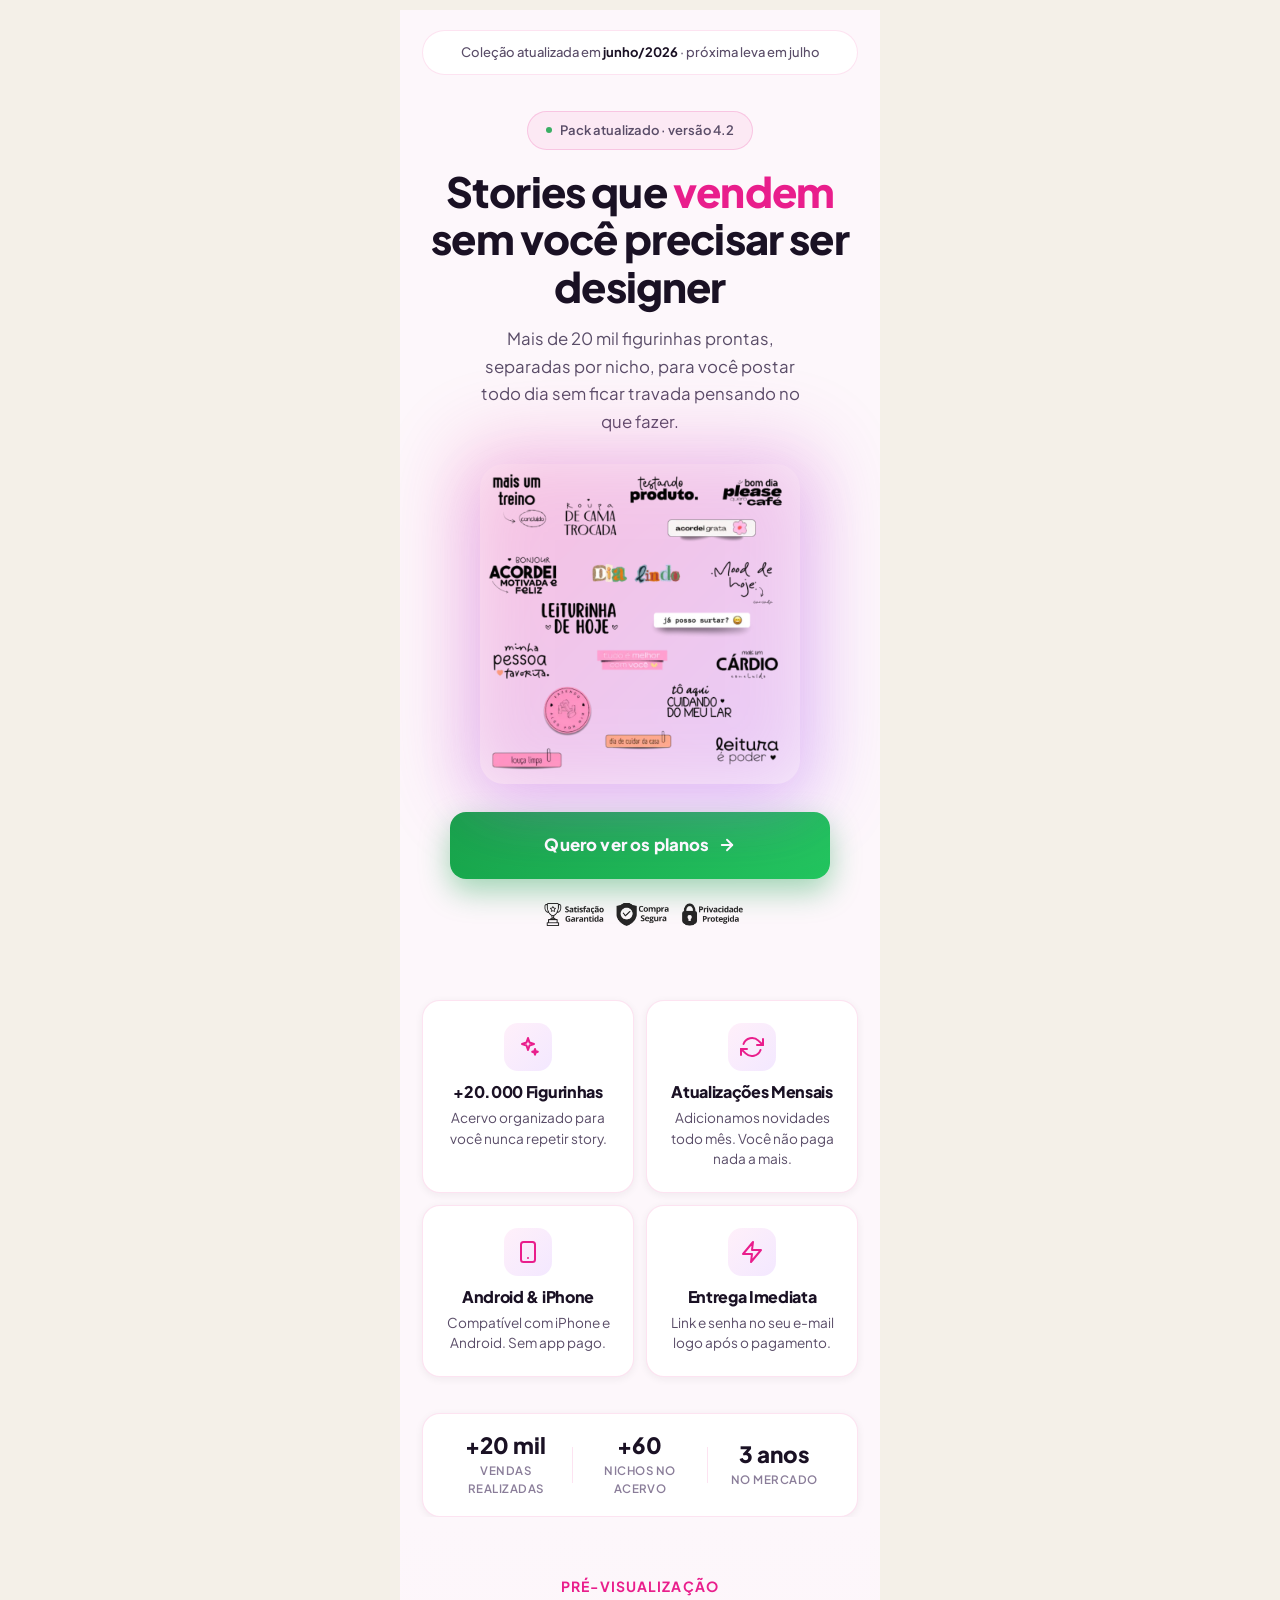
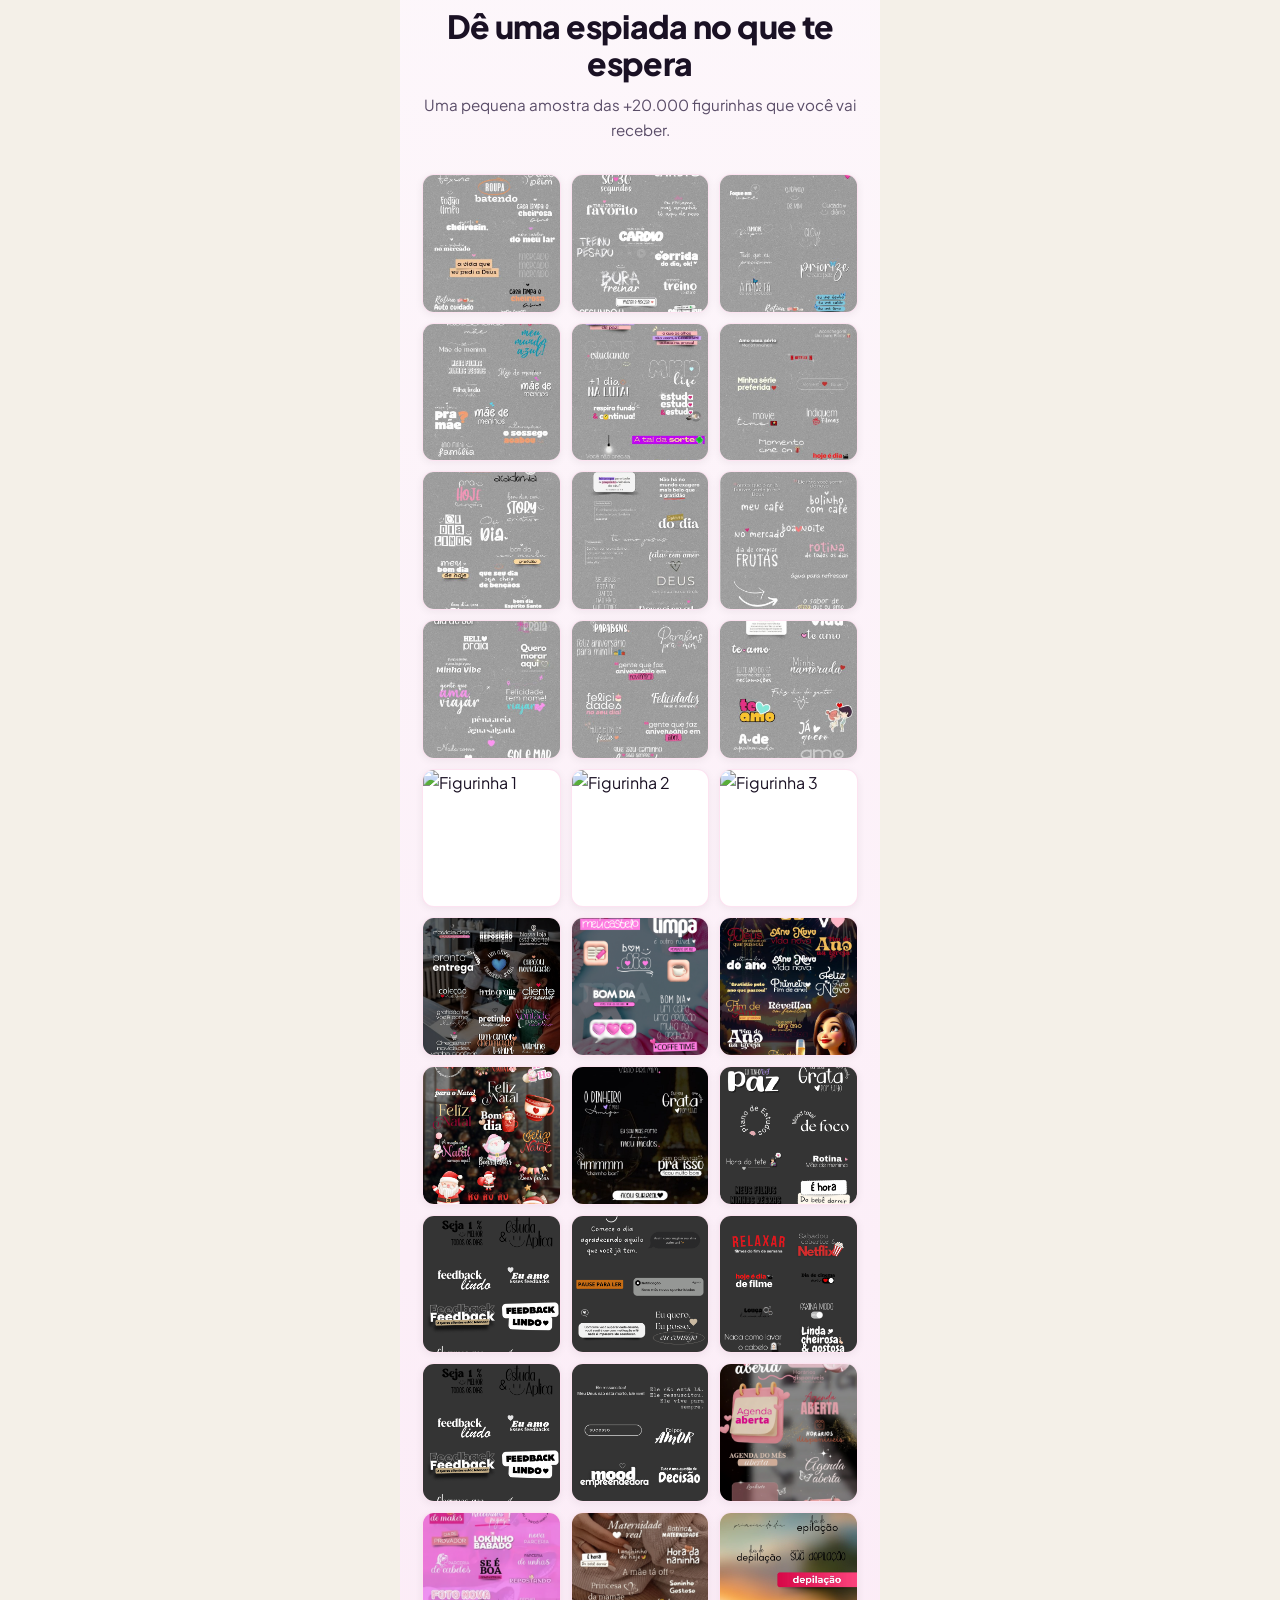
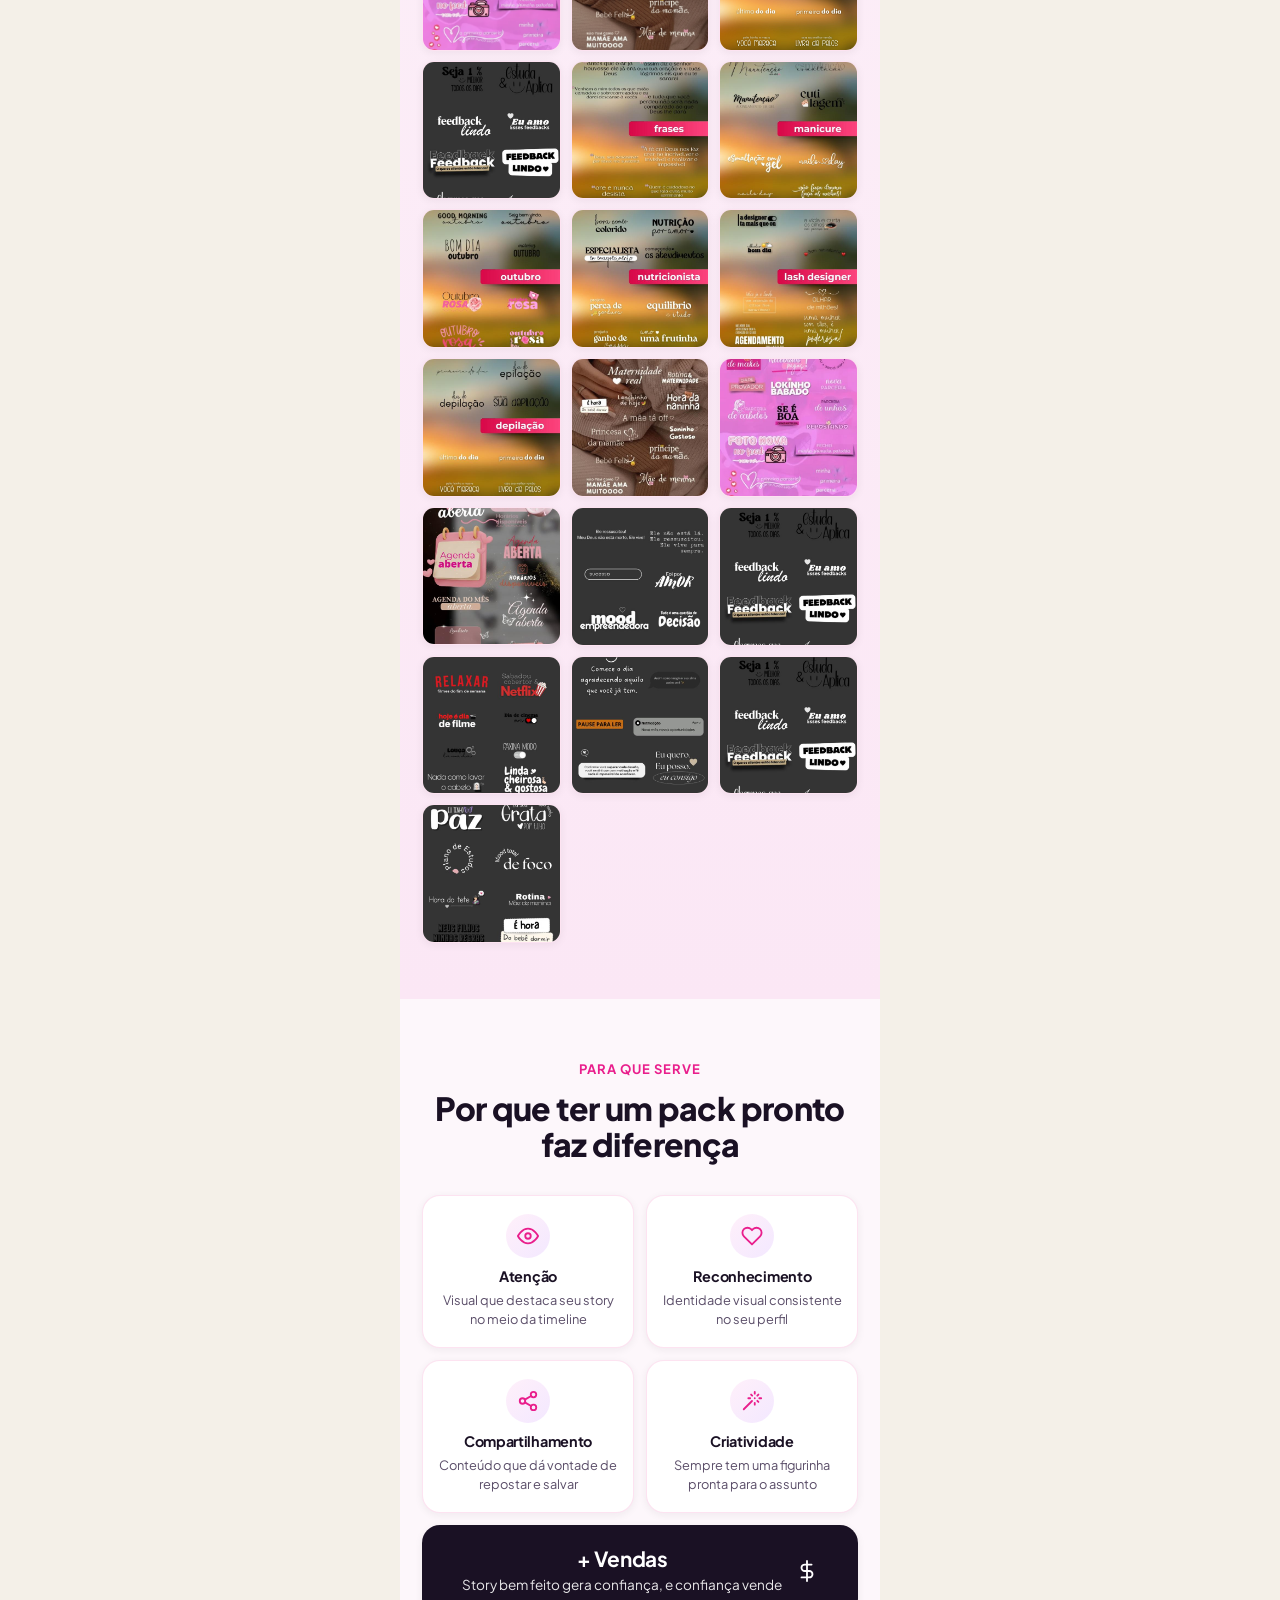
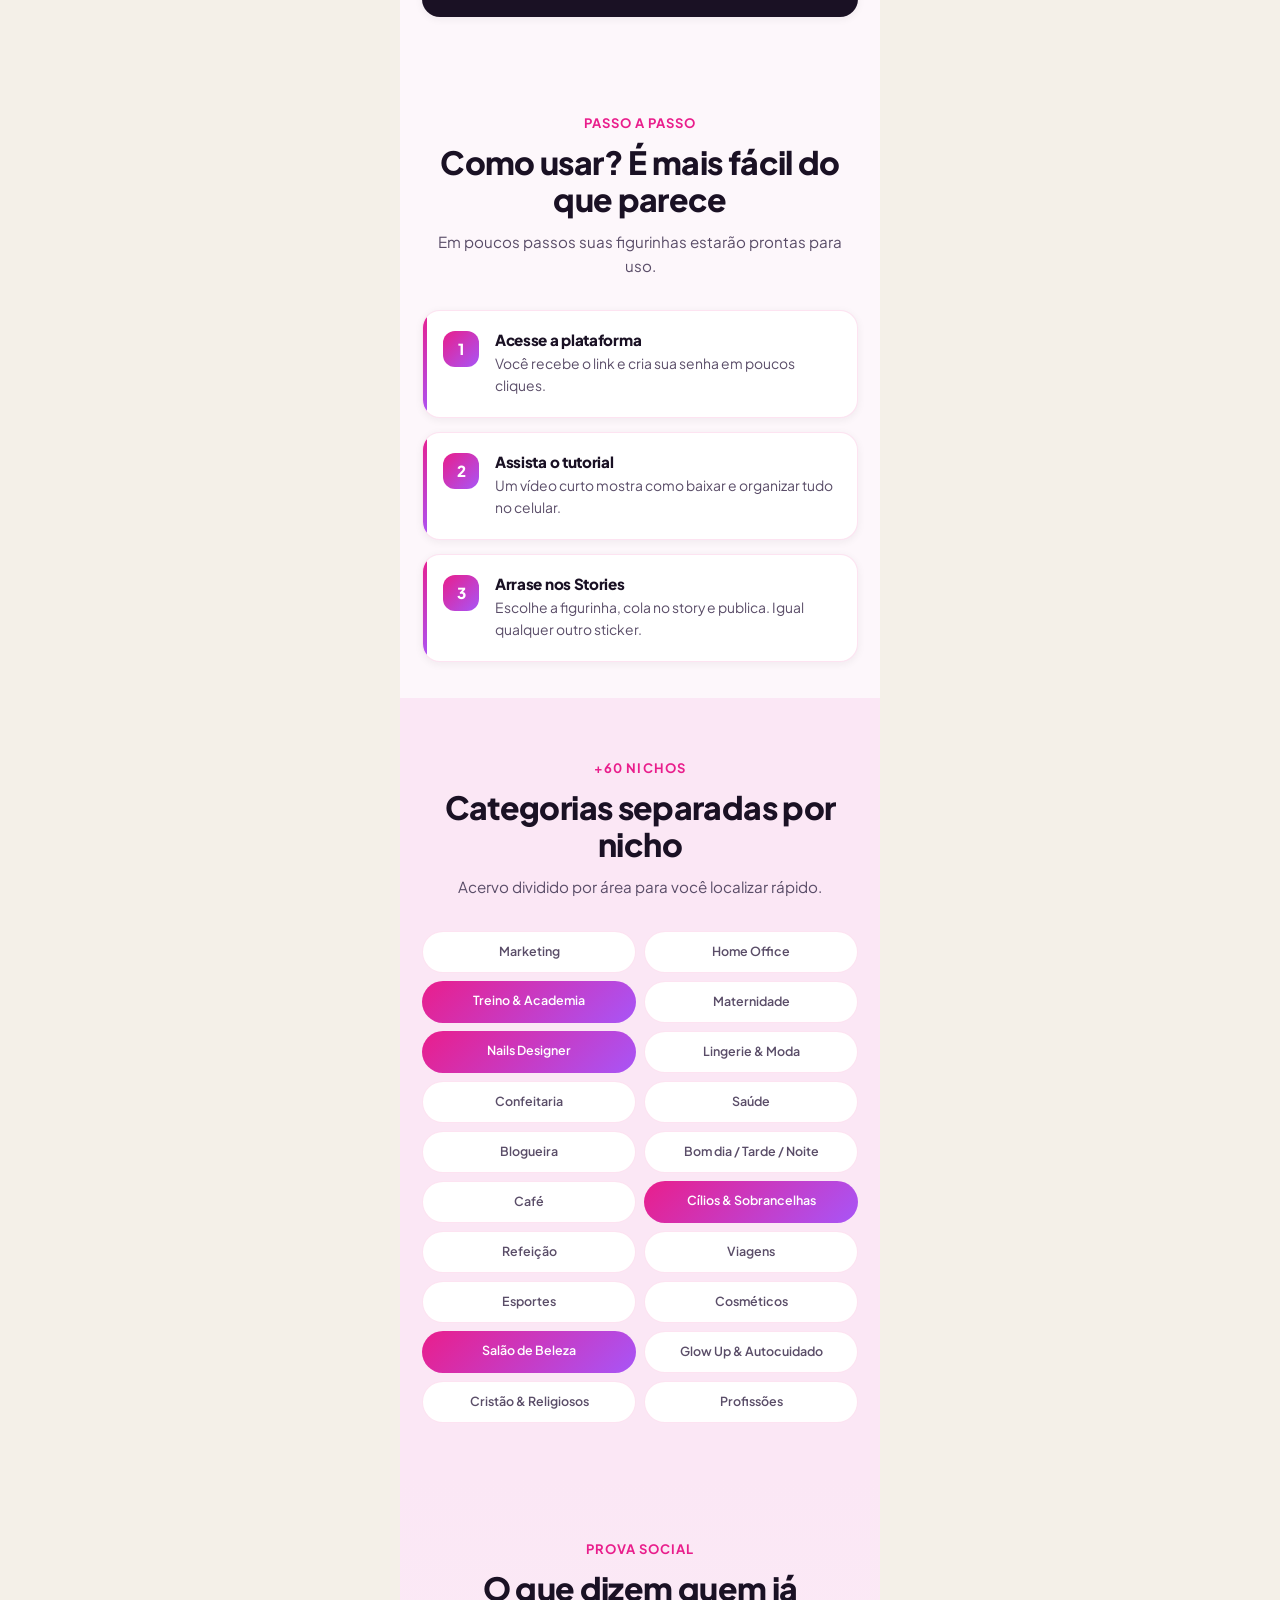
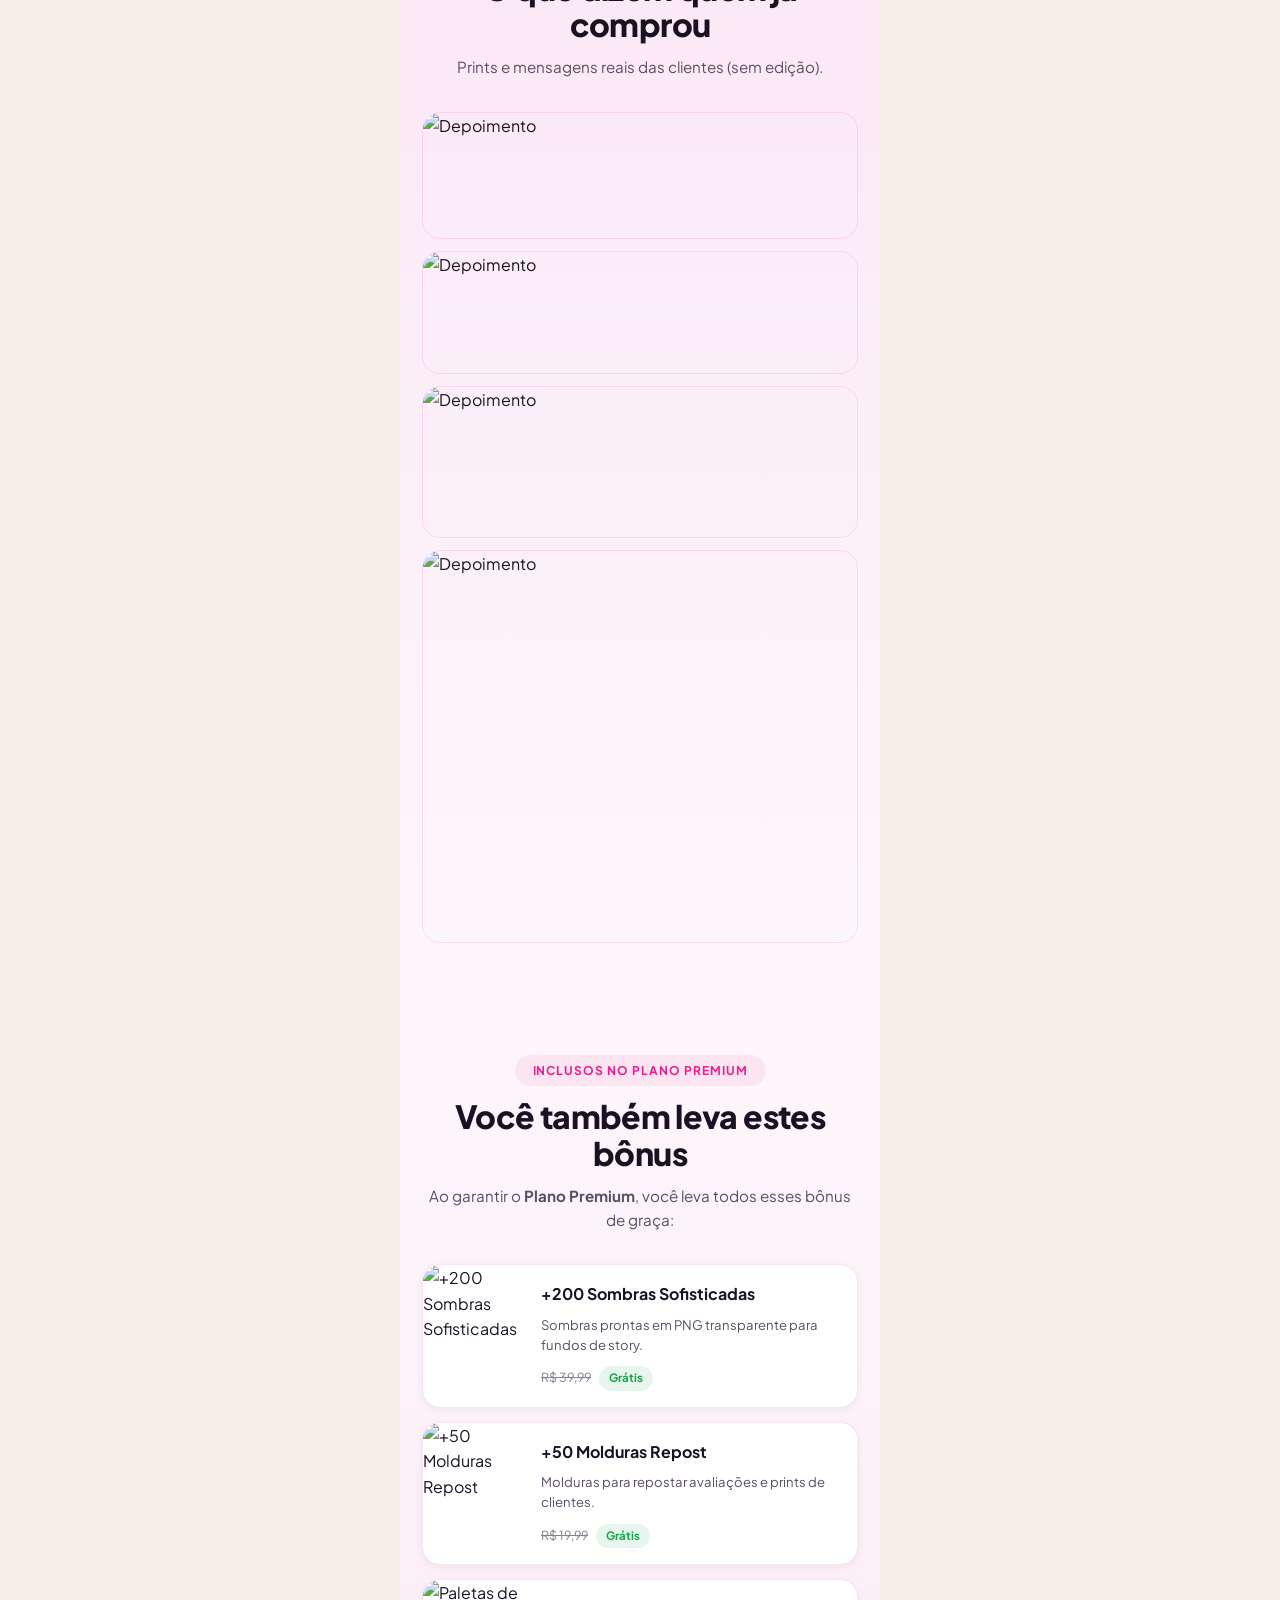
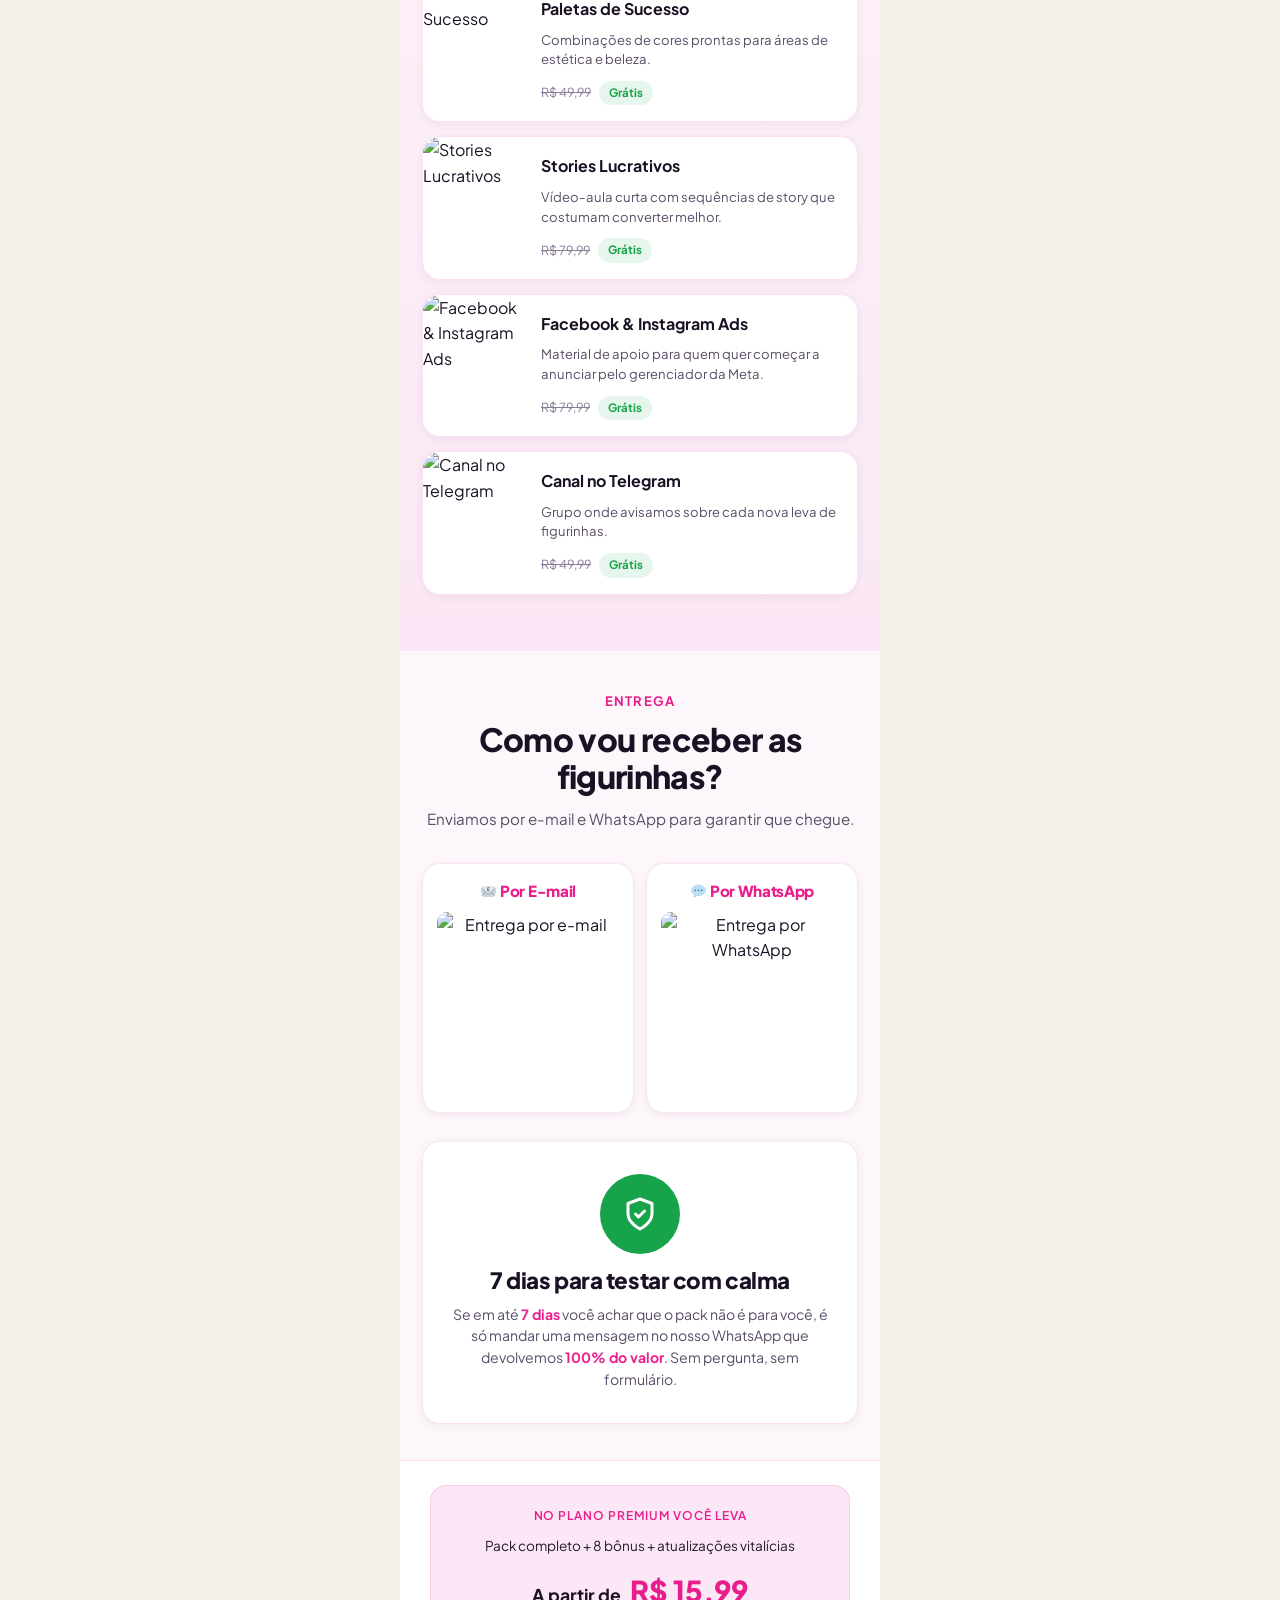
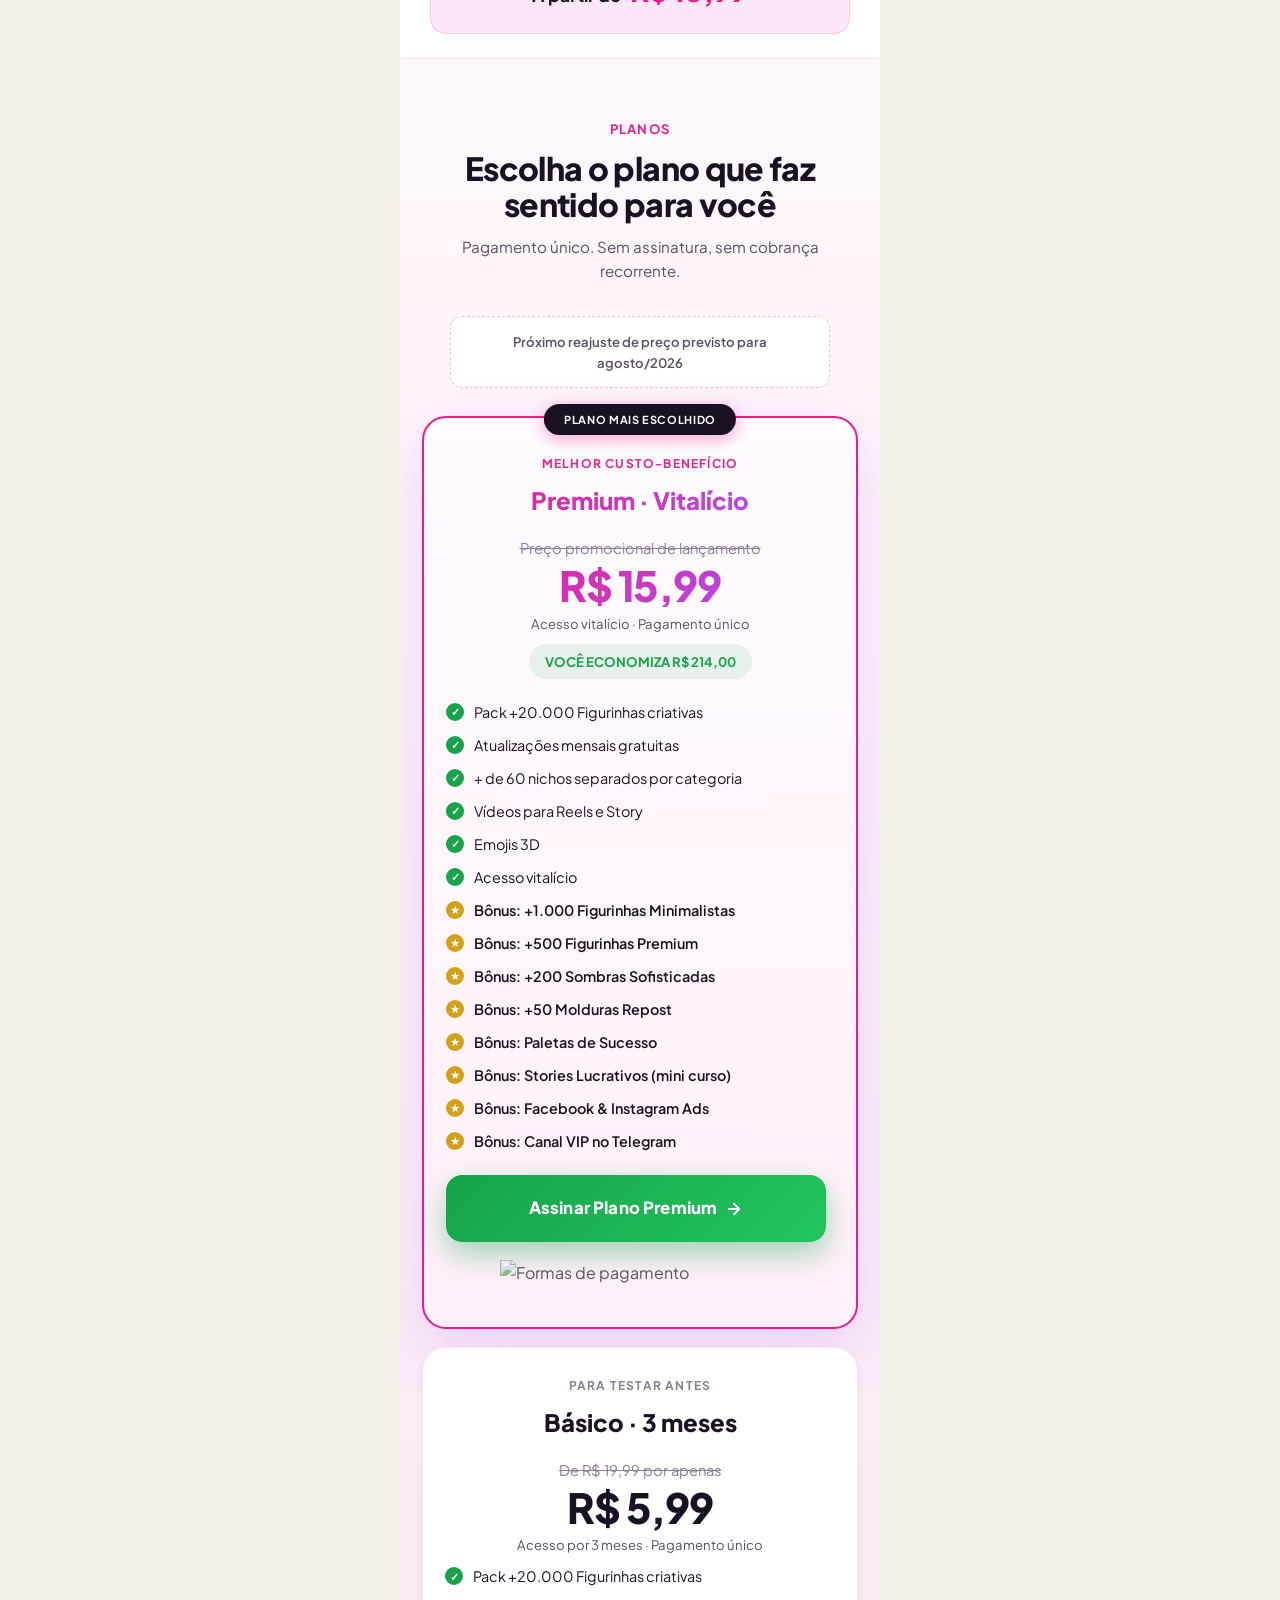
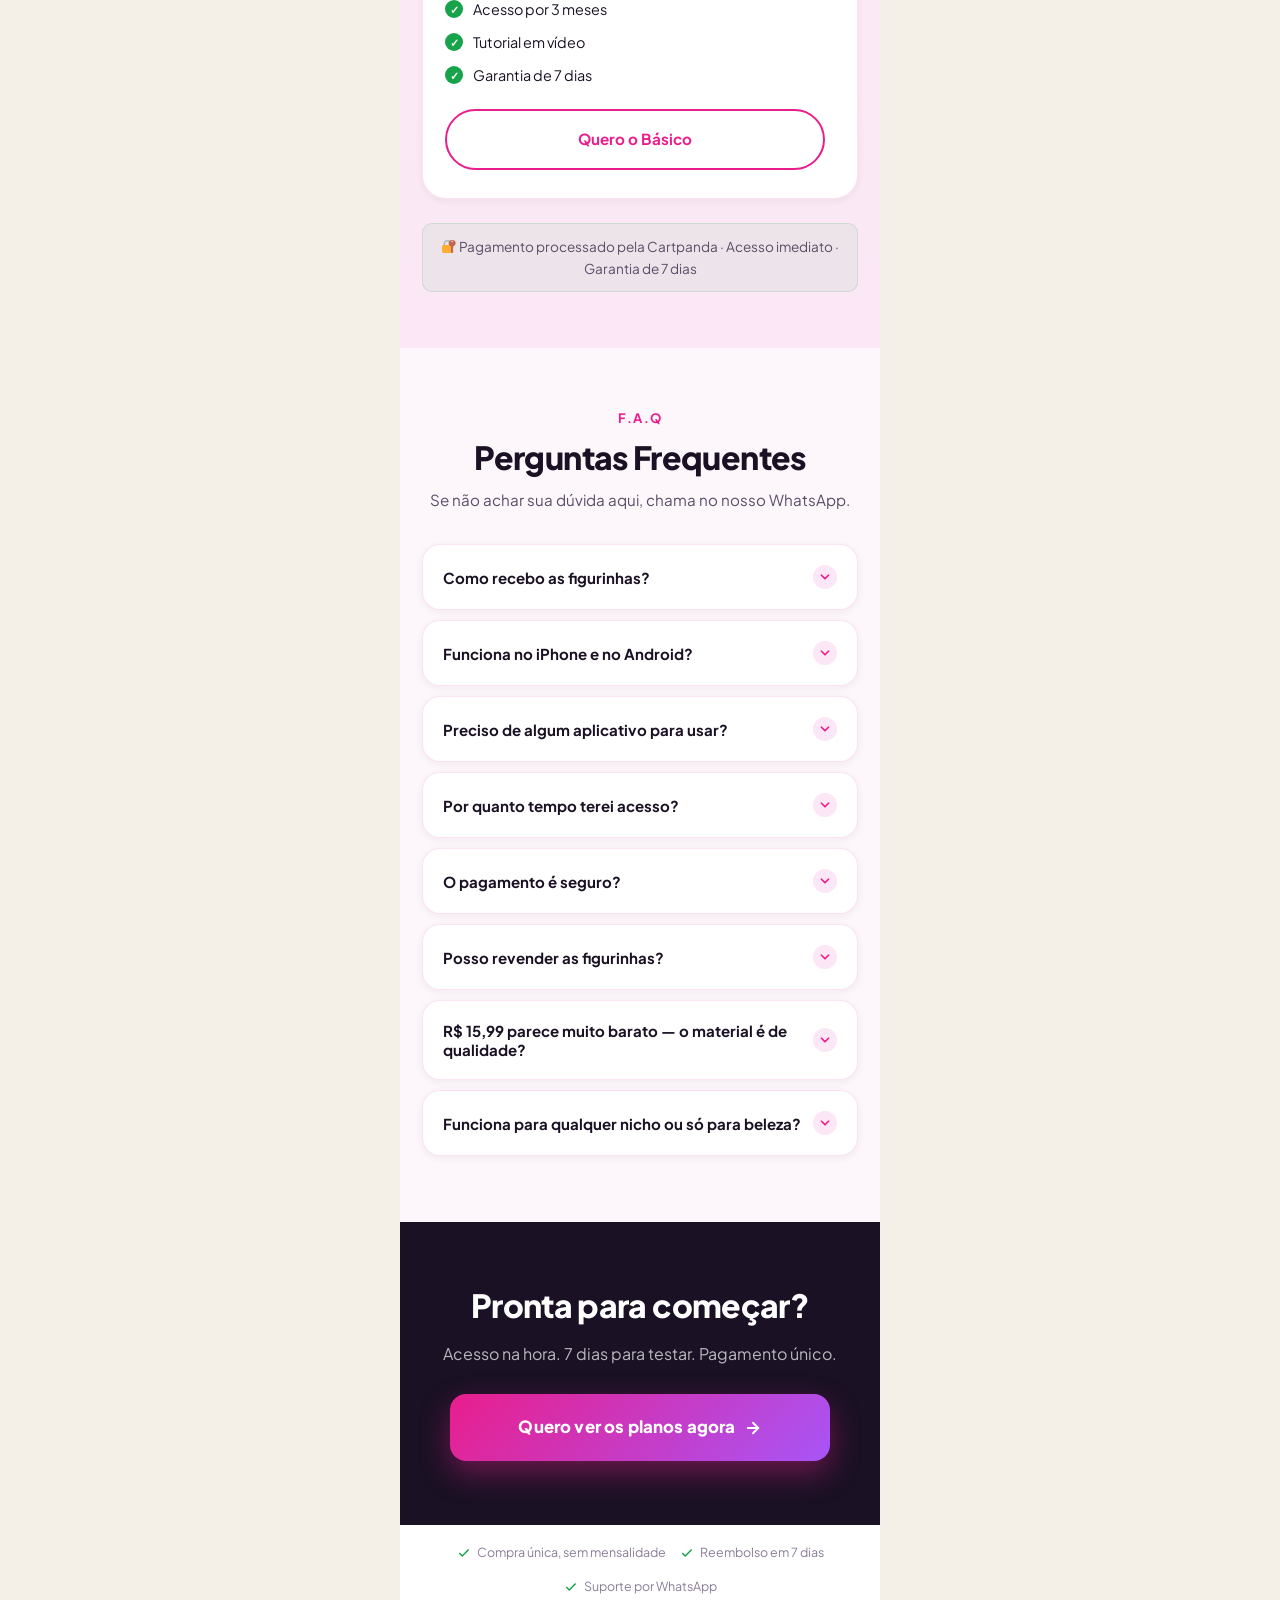
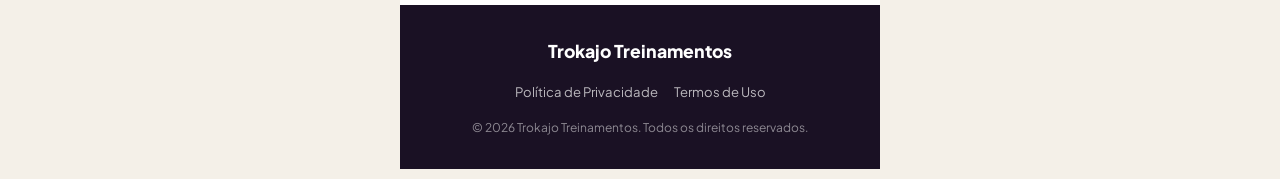
==== commit 984d9595: "feat: pagina de upgrade (upsell) entre botao Basico e checkout" ====
--- a/index.html
+++ b/index.html
@@ -1682,7 +1682,7 @@
         <li><span class="check">✓</span>Garantia de 7 dias</li>
       </ul>
 
-      <a class="btn-secondary" href="https://checkout.korvex.com.br/checkout/cmqg27di60io601odlihwm9xh?offer=0D6XY5C">Quero o Básico</a>
+      <a class="btn-secondary" href="./upgrade.html">Quero o Básico</a>
     </div>
 
     <p style="text-align:center; font-size:0.82rem; color:var(--ink-soft); margin-top:20px">
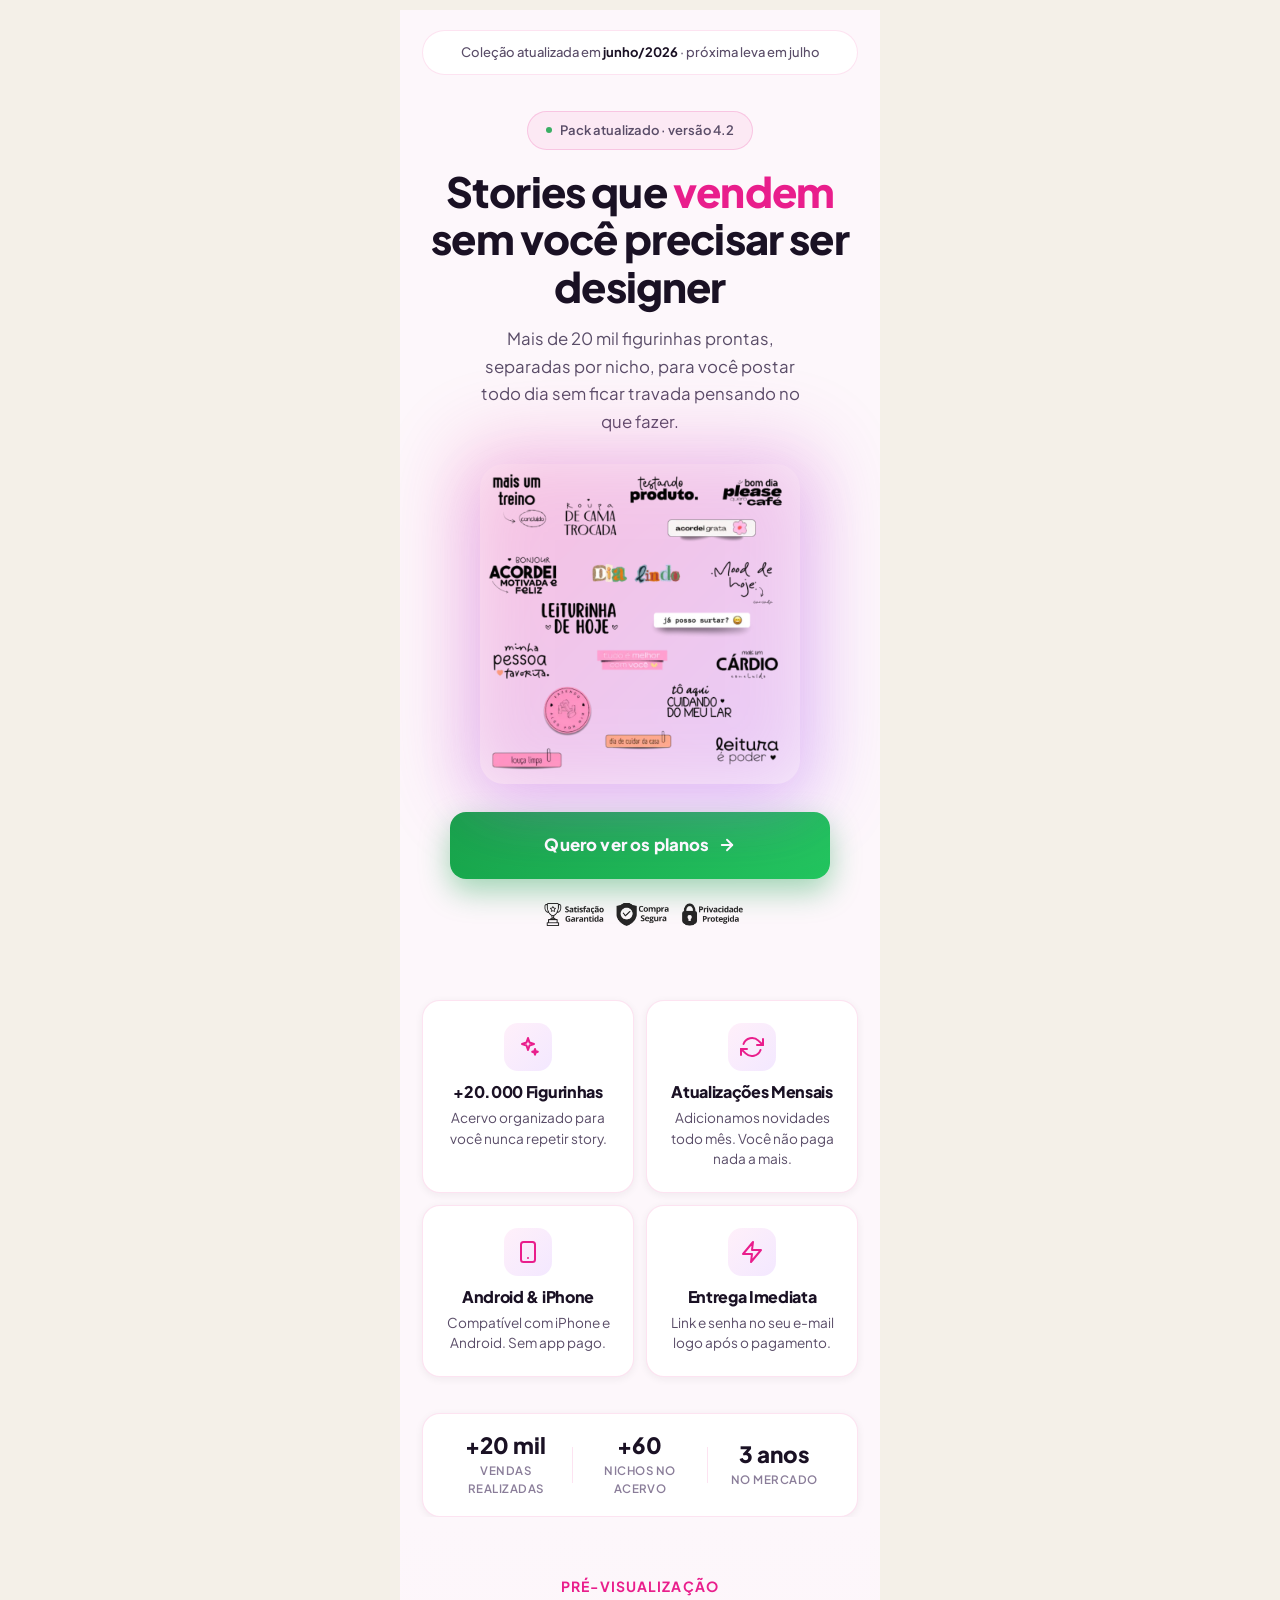
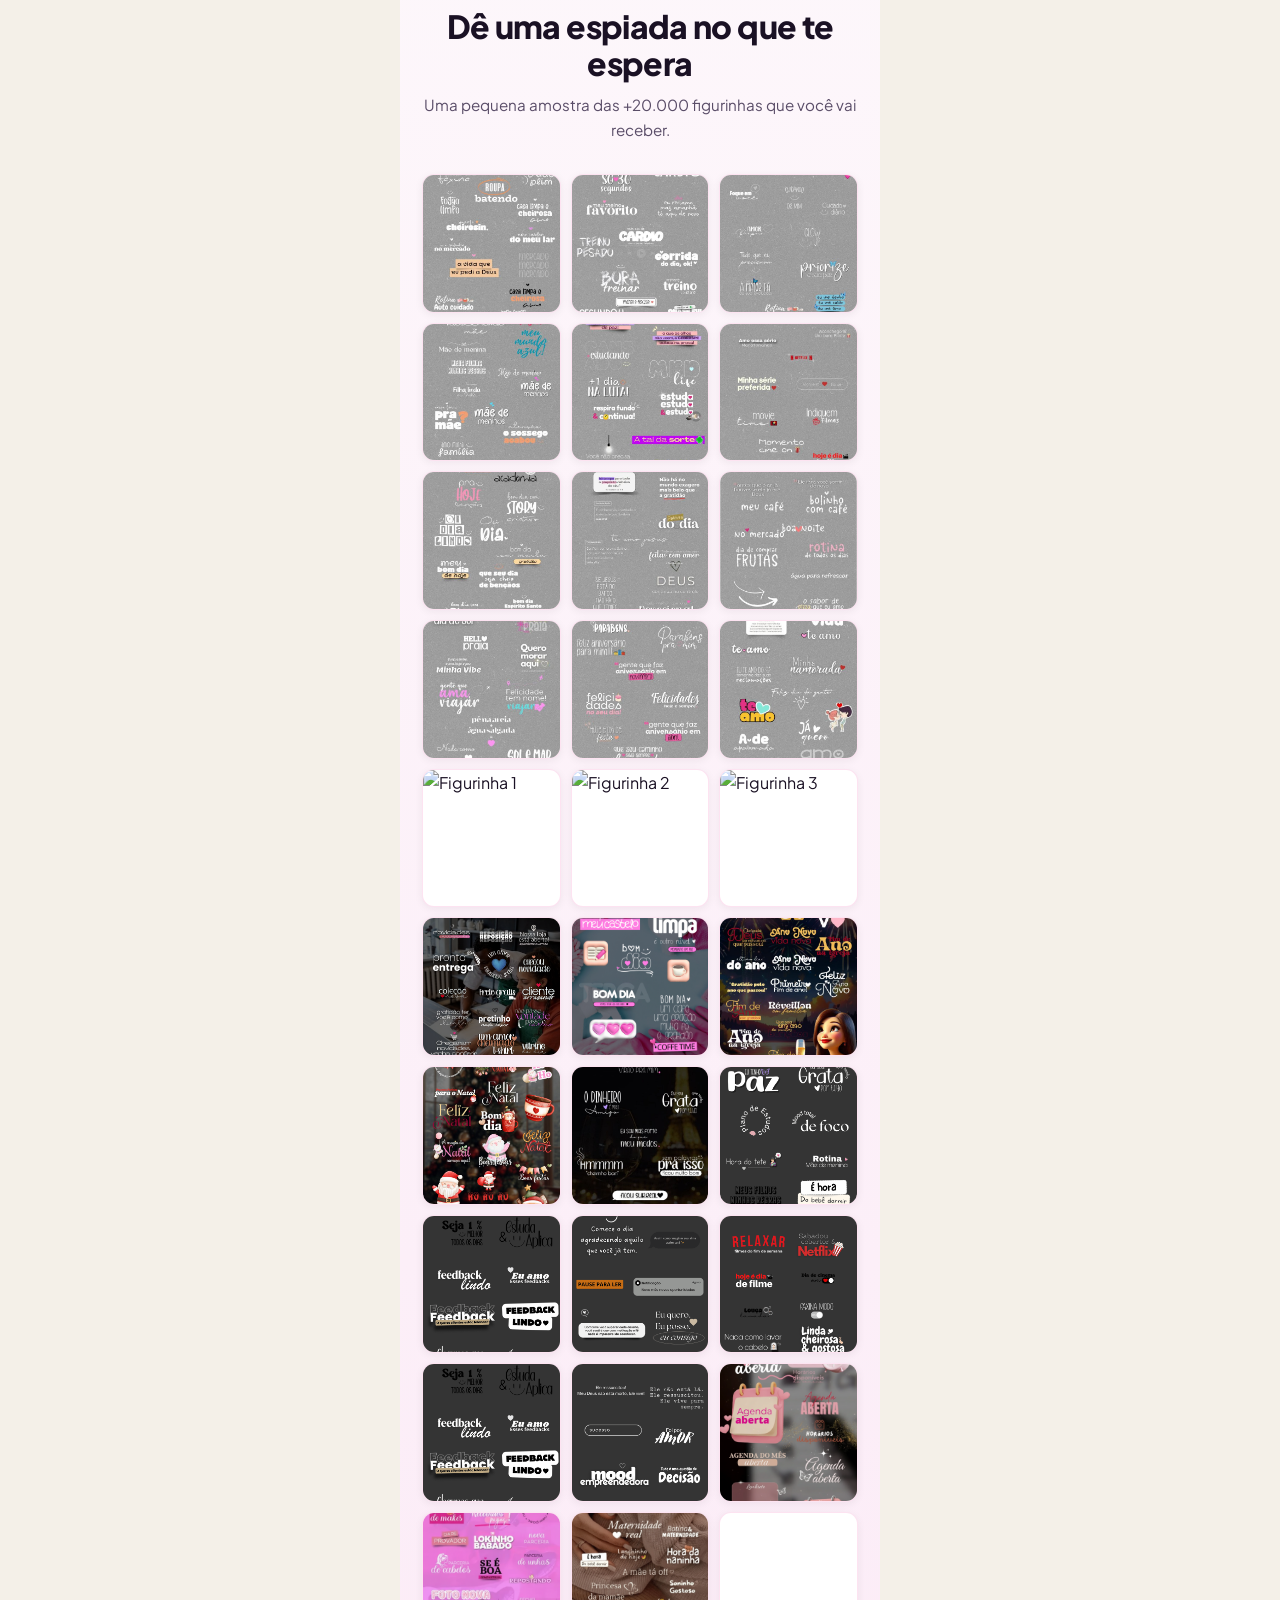
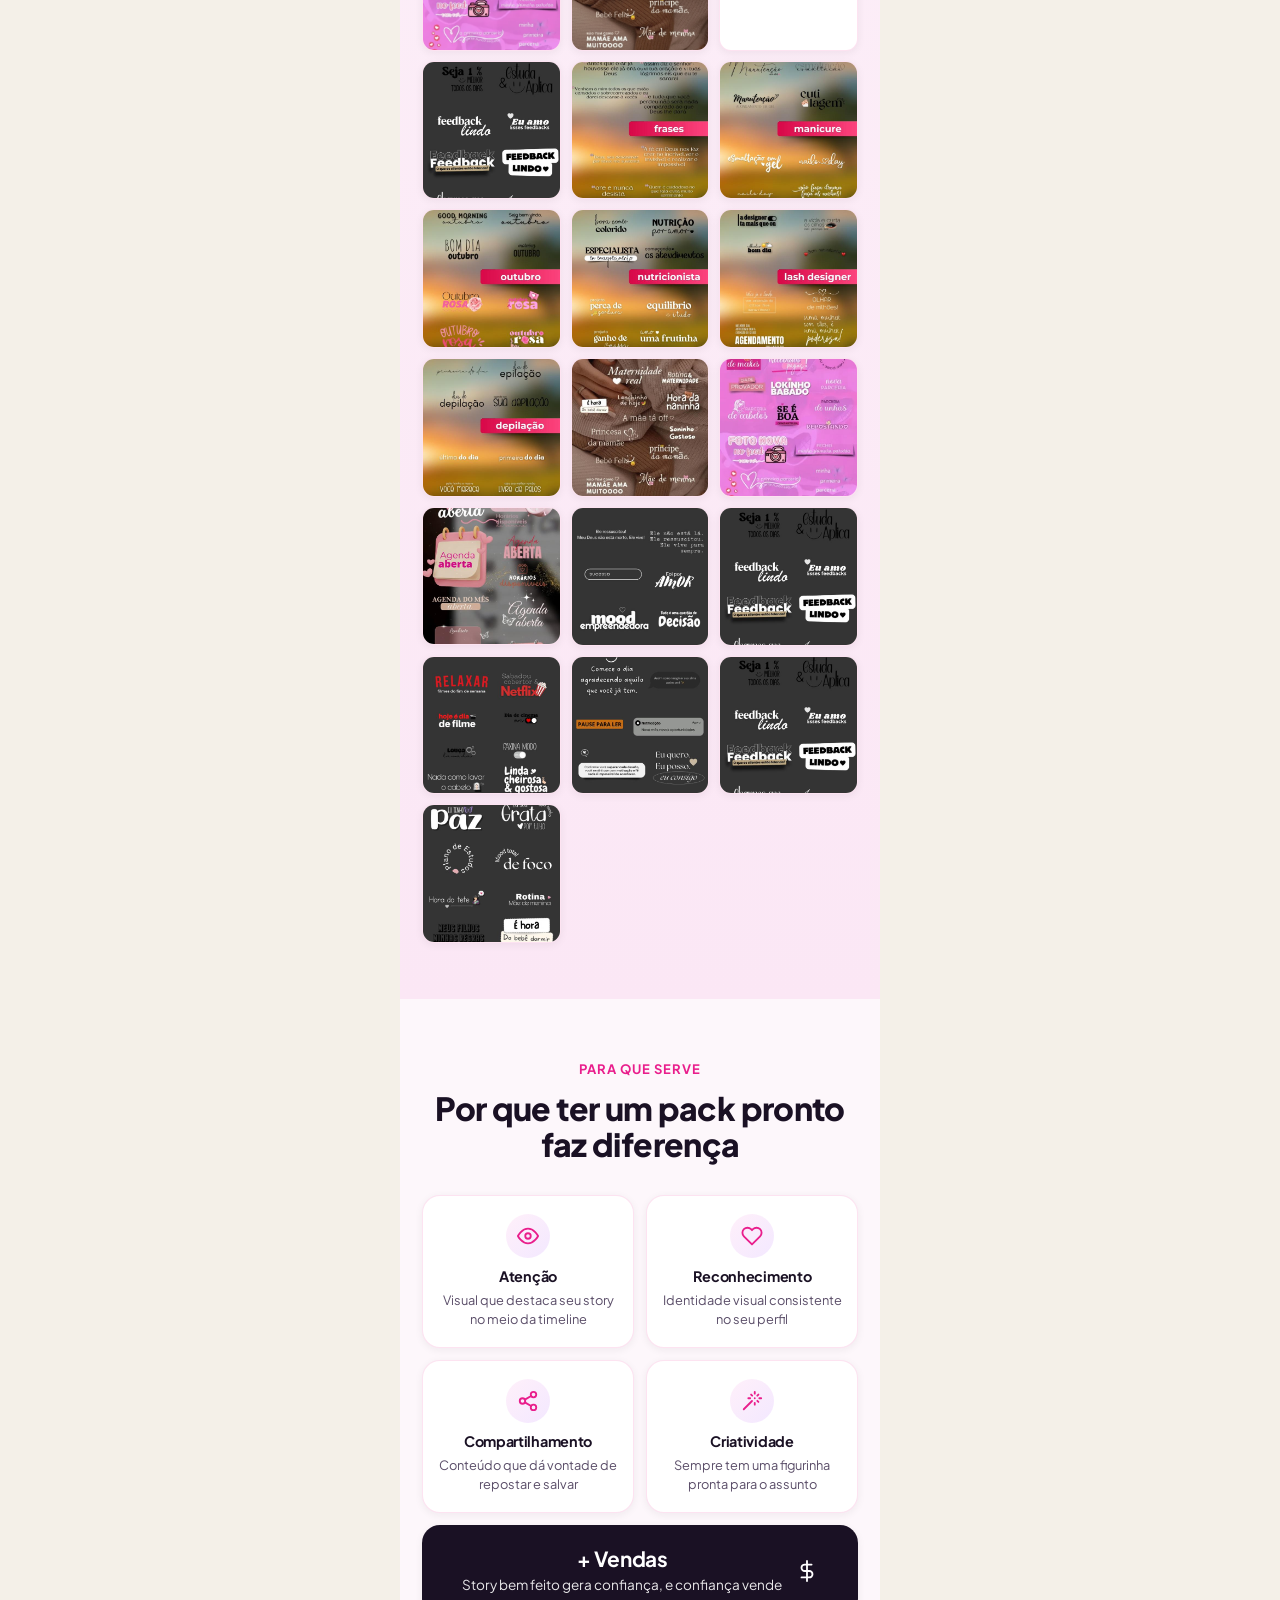
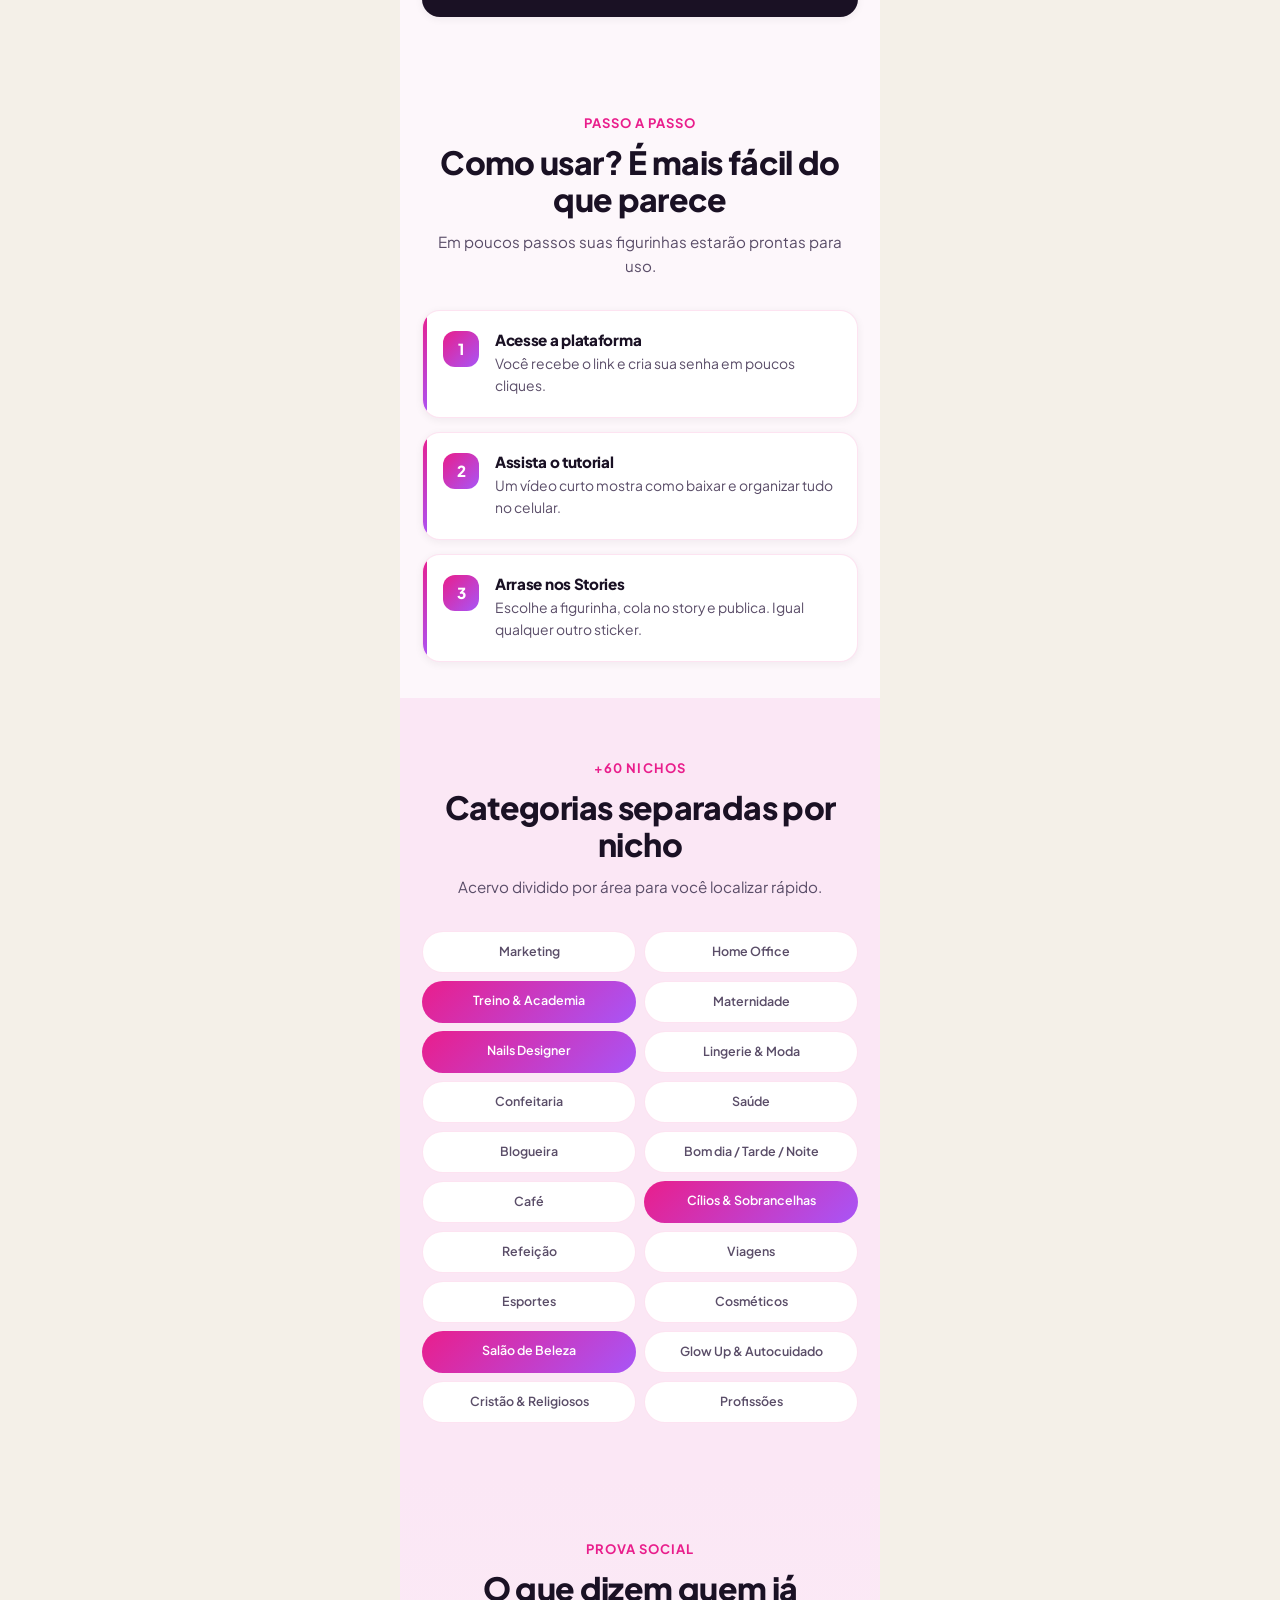
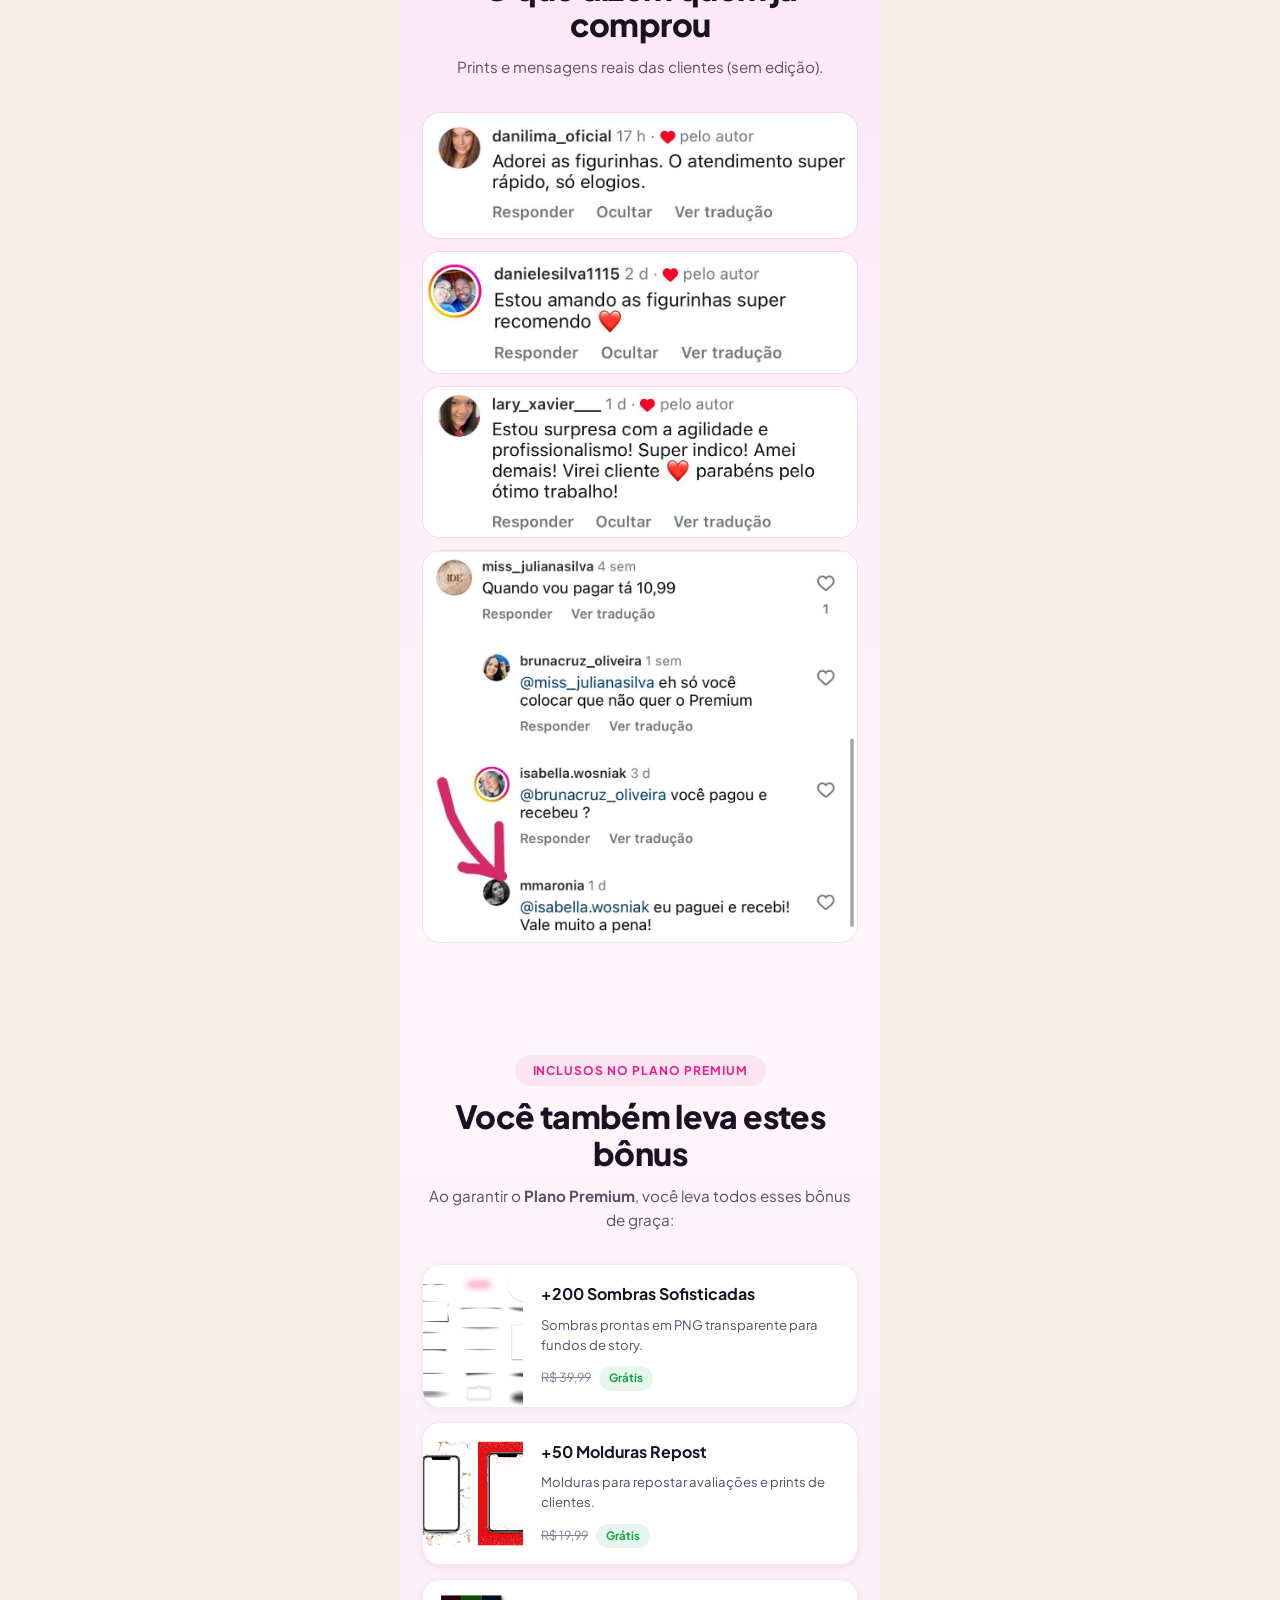
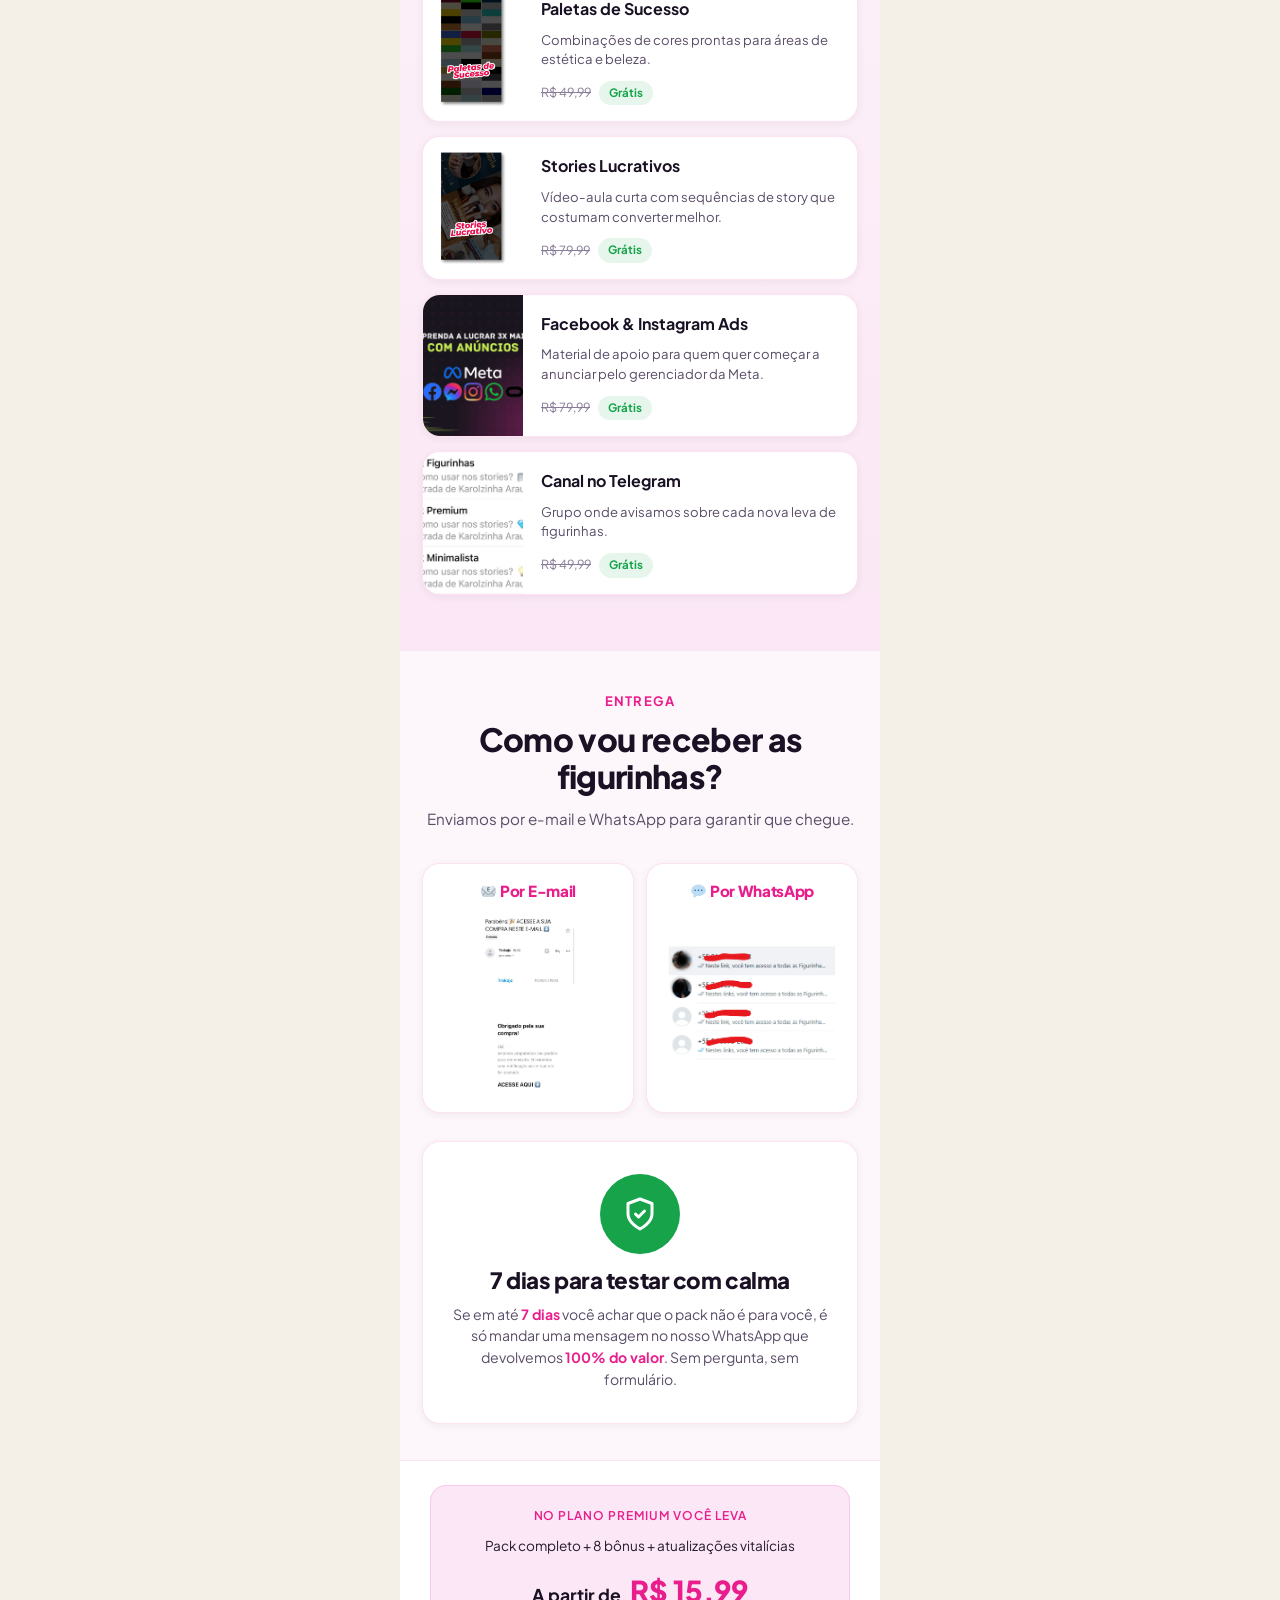
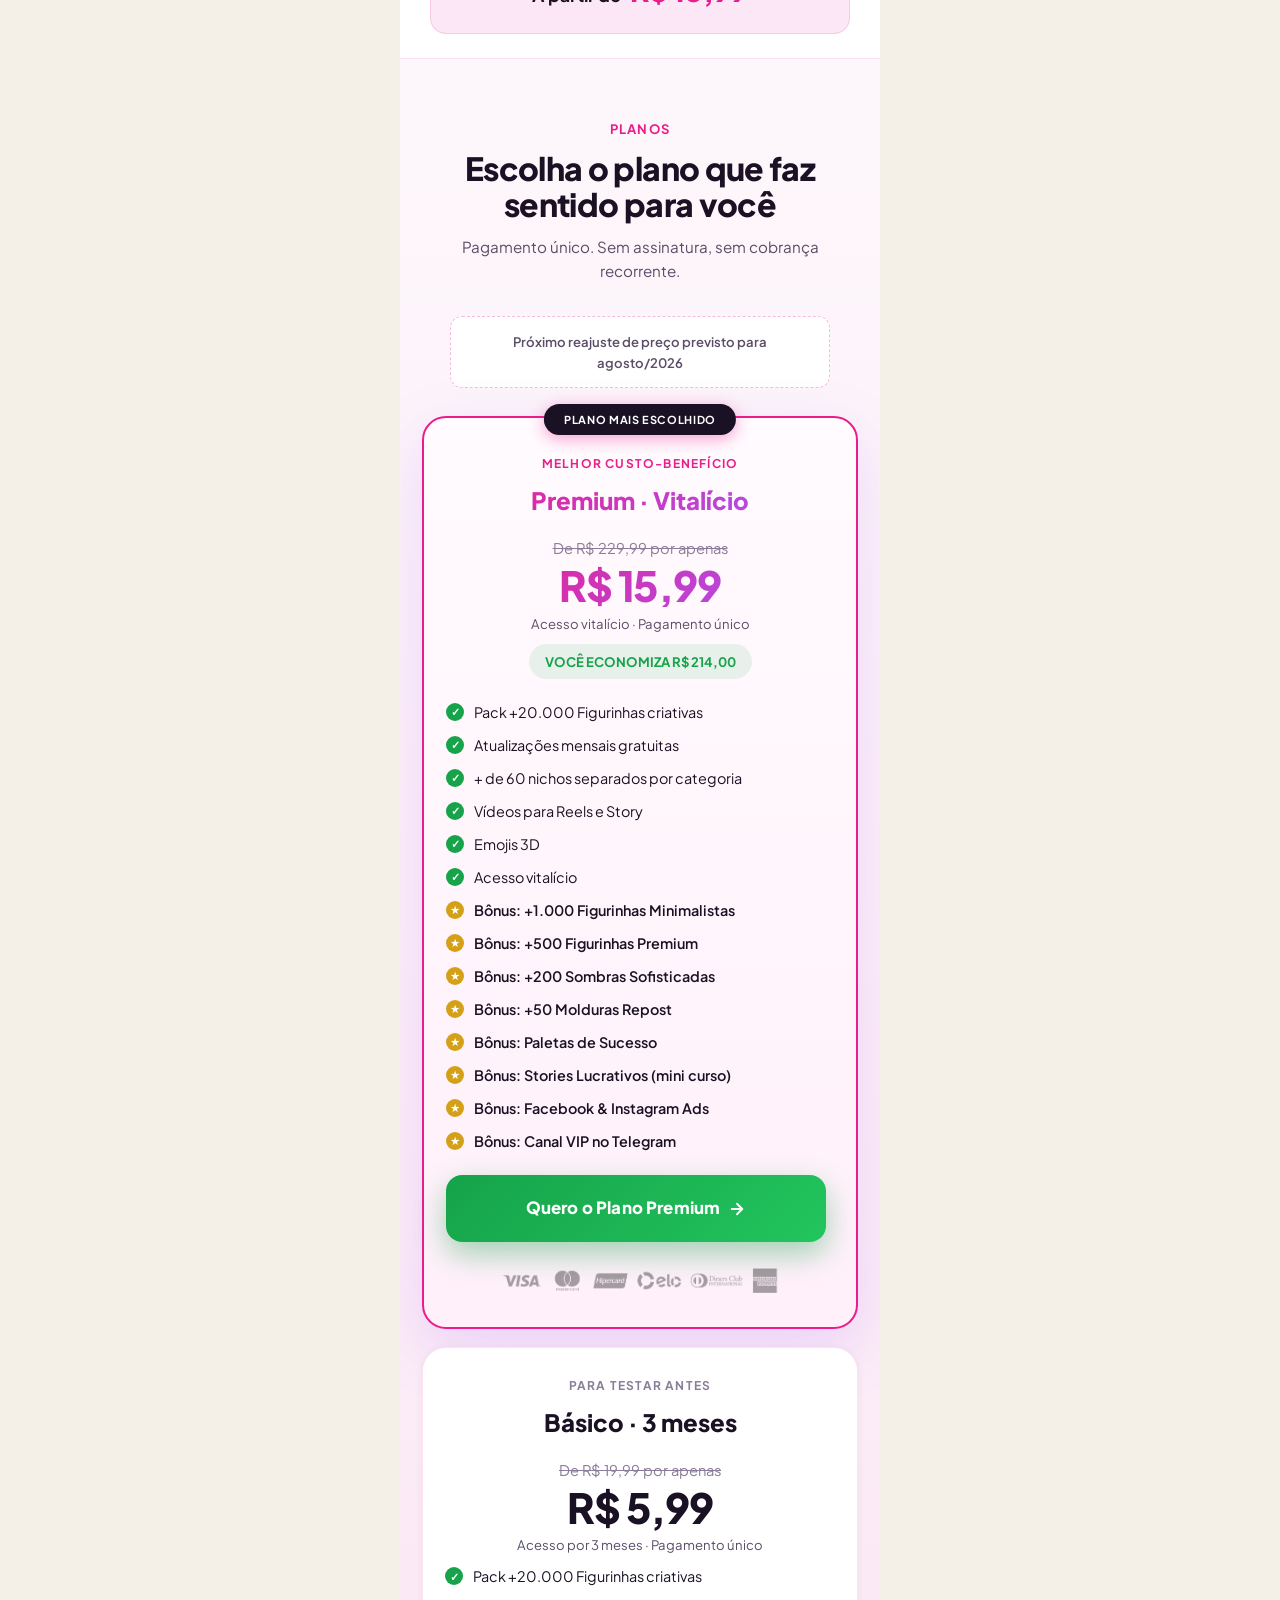
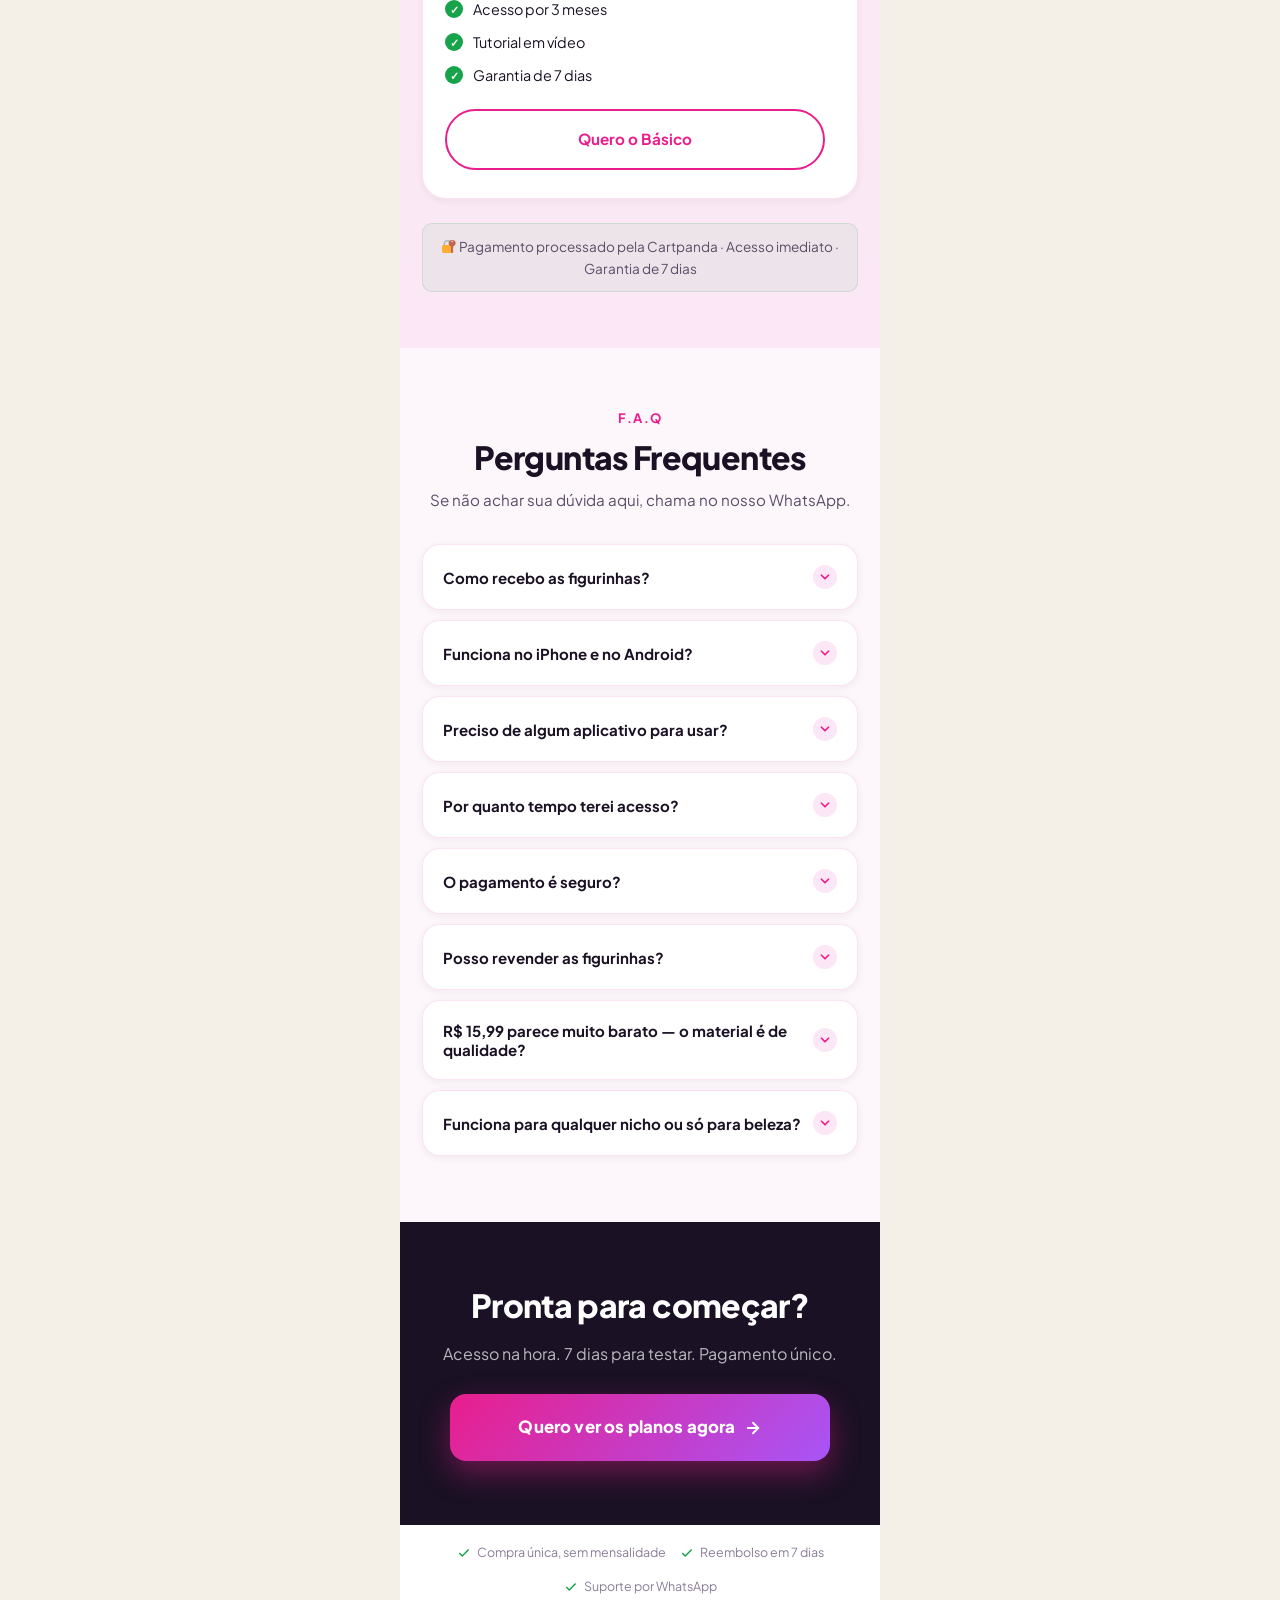
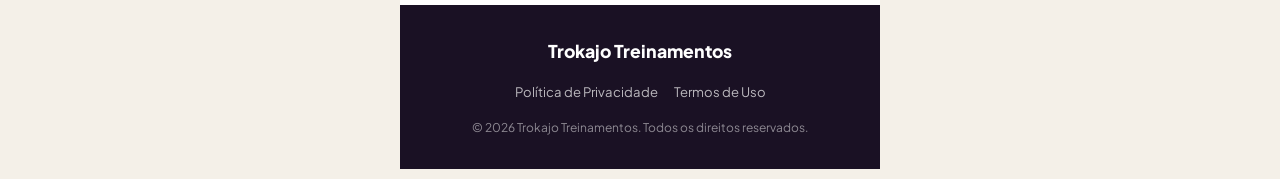
==== commit 6a525bdc: "auditoria: restaurar R229,99 no premium, fixar botao, canonical, favicon e imagens locais" ====
--- a/index.html
+++ b/index.html
@@ -87,7 +87,7 @@
 <script id="jquery-core-js" src="./assets/jquery.min.js.download" defer=""></script>
 <script id="jquery-migrate-js" defer="defer" src="./assets/jquery-migrate.min.js.download"></script>
 <link rel="https://api.w.org/" href="https://trokajotreinamentos.online/wp-json/"><link rel="alternate" title="JSON" type="application/json" href="https://trokajotreinamentos.online/wp-json/wp/v2/pages/868"><link rel="EditURI" type="application/rsd+xml" title="RSD" href="https://trokajotreinamentos.online/xmlrpc.php?rsd">
-<link rel="canonical" href="https://trokajotreinamentos.online/pack-figurinhas/">
+<link rel="canonical" href="https://figurinhapack.vercel.app/">
 <!-- HFCM by 99 Robots - Snippet # 5: Set Cookies -->
 <script>
 (function() {
@@ -228,10 +228,10 @@
 @font-face{font-family:Cardo;font-style:italic;font-weight:400;font-display:fallback;src:url('https://trokajotreinamentos.online/wp-content/themes/twentytwentyfour/assets/fonts/cardo/cardo_italic_400.woff2') format('woff2');}
 @font-face{font-family:Cardo;font-style:normal;font-weight:700;font-display:fallback;src:url('https://trokajotreinamentos.online/wp-content/themes/twentytwentyfour/assets/fonts/cardo/cardo_normal_700.woff2') format('woff2');}
 </style>
-<link rel="icon" href="https://trokajotreinamentos.online/wp-content/uploads/2024/02/Favicon.png" sizes="32x32">
-<link rel="icon" href="https://trokajotreinamentos.online/wp-content/uploads/2024/02/Favicon.png" sizes="192x192">
-<link rel="apple-touch-icon" href="https://trokajotreinamentos.online/wp-content/uploads/2024/02/Favicon.png">
-<meta name="msapplication-TileImage" content="https://trokajotreinamentos.online/wp-content/uploads/2024/02/Favicon.png">
+<link rel="icon" href="./assets/img/favicon.png" sizes="32x32">
+<link rel="icon" href="./assets/img/favicon.png" sizes="192x192">
+<link rel="apple-touch-icon" href="./assets/img/favicon.png">
+<meta name="msapplication-TileImage" content="./assets/img/favicon.png">
 <noscript><style id="rocket-lazyload-nojs-css">.rll-youtube-player, [data-lazy-src]{display:none !important;}</style></noscript>	<meta name="viewport" content="width=device-width, initial-scale=1.0, viewport-fit=cover"><link href="./assets/jquery.min.js.download" rel="preload" as="script"><link href="./assets/jquery-migrate.min.js.download" rel="preload" as="script"><link href="./assets/webpack.runtime.min.js.download" rel="preload" as="script"><link href="./assets/frontend-modules.min.js.download" rel="preload" as="script"><link href="./assets/core.min.js.download" rel="preload" as="script"><link href="./assets/frontend.min.js.download" rel="preload" as="script"><link href="./assets/jquery.bind-first-0.2.3.min.js.download" rel="preload" as="script"><link href="./assets/js.cookie-2.1.3.min.js.download" rel="preload" as="script"><link href="./assets/tld.min.js.download" rel="preload" as="script"><link href="./assets/public.js.download" rel="preload" as="script"><link href="./assets/webpack-pro.runtime.min.js.download" rel="preload" as="script"><link href="./assets/hooks.min.js.download" rel="preload" as="script"><link href="./assets/i18n.min.js.download" rel="preload" as="script"><link href="./assets/frontend.min(1).js.download" rel="preload" as="script"><link href="./assets/elements-handlers.min.js.download" rel="preload" as="script"><script async="" src="./assets/hotjar-5148975.js.download"></script><script src="./assets/wp-emoji-release.min.js.download" defer=""></script><script async="" src="./assets/modules.c3d712579ef0b1b5af2a.js.download" charset="utf-8"></script></head>
 <body data-rsssl="1" class="wp-singular page-template page-template-elementor_canvas page page-id-868 wp-embed-responsive wp-theme-twentytwentyfour elementor-default elementor-template-canvas elementor-kit-10 elementor-page elementor-page-868 e--ua-blink e--ua-chrome e--ua-webkit" data-elementor-device-mode="desktop">
 			<div data-elementor-type="wp-page" data-elementor-id="868" class="elementor elementor-868" data-elementor-post-type="page">
@@ -1501,10 +1501,10 @@
       <p>Prints e mensagens reais das clientes (sem edição).</p>
     </div>
     <div class="testimonials-imgs">
-      <img loading="lazy" decoding="async" width="1000" height="290" decoding="async" class="testimonial-img" src="data:image/svg+xml,%3Csvg%20xmlns=&#39;http://www.w3.org/2000/svg&#39;%20viewBox=&#39;0%200%201000%20290&#39;%3E%3C/svg%3E" alt="Depoimento" data-lazy-src="https://trokajotreinamentos.online/wp-content/uploads/2024/07/WhatsApp-Image-2024-07-09-at-10.43.50.jpeg"><noscript><img width="1000" height="290" decoding="async" class="testimonial-img" src="https://trokajotreinamentos.online/wp-content/uploads/2024/07/WhatsApp-Image-2024-07-09-at-10.43.50.jpeg" alt="Depoimento" loading="lazy" /></noscript>
-      <img loading="lazy" decoding="async" width="974" height="270" decoding="async" class="testimonial-img" src="data:image/svg+xml,%3Csvg%20xmlns=&#39;http://www.w3.org/2000/svg&#39;%20viewBox=&#39;0%200%20974%20270&#39;%3E%3C/svg%3E" alt="Depoimento" data-lazy-src="https://trokajotreinamentos.online/wp-content/uploads/2024/07/WhatsApp-Image-2024-07-09-at-10.43.49-1.jpeg"><noscript><img width="974" height="270" decoding="async" class="testimonial-img" src="https://trokajotreinamentos.online/wp-content/uploads/2024/07/WhatsApp-Image-2024-07-09-at-10.43.49-1.jpeg" alt="Depoimento" loading="lazy" /></noscript>
-      <img loading="lazy" decoding="async" width="1004" height="347" decoding="async" class="testimonial-img" src="data:image/svg+xml,%3Csvg%20xmlns=&#39;http://www.w3.org/2000/svg&#39;%20viewBox=&#39;0%200%201004%20347&#39;%3E%3C/svg%3E" alt="Depoimento" data-lazy-src="https://trokajotreinamentos.online/wp-content/uploads/2024/07/WhatsApp-Image-2024-07-09-at-10.43.49-2.jpeg"><noscript><img width="1004" height="347" decoding="async" class="testimonial-img" src="https://trokajotreinamentos.online/wp-content/uploads/2024/07/WhatsApp-Image-2024-07-09-at-10.43.49-2.jpeg" alt="Depoimento" loading="lazy" /></noscript>
-      <img loading="lazy" decoding="async" width="1024" height="923" decoding="async" class="testimonial-img" src="data:image/svg+xml,%3Csvg%20xmlns=&#39;http://www.w3.org/2000/svg&#39;%20viewBox=&#39;0%200%201024%20923&#39;%3E%3C/svg%3E" alt="Depoimento" data-lazy-src="https://trokajotreinamentos.online/wp-content/uploads/2024/06/WhatsApp-Image-2024-06-24-at-09.47.04-1024x923.jpeg"><noscript><img width="1024" height="923" decoding="async" class="testimonial-img" src="https://trokajotreinamentos.online/wp-content/uploads/2024/06/WhatsApp-Image-2024-06-24-at-09.47.04-1024x923.jpeg" alt="Depoimento" loading="lazy" /></noscript>
+      <img loading="lazy" decoding="async" width="1000" height="290" decoding="async" class="testimonial-img" src="data:image/svg+xml,%3Csvg%20xmlns=&#39;http://www.w3.org/2000/svg&#39;%20viewBox=&#39;0%200%201000%20290&#39;%3E%3C/svg%3E" alt="Depoimento" data-lazy-src="./assets/img/testimonial-1.jpg"><noscript><img width="1000" height="290" decoding="async" class="testimonial-img" src="./assets/img/testimonial-1.jpg" alt="Depoimento" loading="lazy" /></noscript>
+      <img loading="lazy" decoding="async" width="974" height="270" decoding="async" class="testimonial-img" src="data:image/svg+xml,%3Csvg%20xmlns=&#39;http://www.w3.org/2000/svg&#39;%20viewBox=&#39;0%200%20974%20270&#39;%3E%3C/svg%3E" alt="Depoimento" data-lazy-src="./assets/img/testimonial-2.jpg"><noscript><img width="974" height="270" decoding="async" class="testimonial-img" src="./assets/img/testimonial-2.jpg" alt="Depoimento" loading="lazy" /></noscript>
+      <img loading="lazy" decoding="async" width="1004" height="347" decoding="async" class="testimonial-img" src="data:image/svg+xml,%3Csvg%20xmlns=&#39;http://www.w3.org/2000/svg&#39;%20viewBox=&#39;0%200%201004%20347&#39;%3E%3C/svg%3E" alt="Depoimento" data-lazy-src="./assets/img/testimonial-3.jpg"><noscript><img width="1004" height="347" decoding="async" class="testimonial-img" src="./assets/img/testimonial-3.jpg" alt="Depoimento" loading="lazy" /></noscript>
+      <img loading="lazy" decoding="async" width="1024" height="923" decoding="async" class="testimonial-img" src="data:image/svg+xml,%3Csvg%20xmlns=&#39;http://www.w3.org/2000/svg&#39;%20viewBox=&#39;0%200%201024%20923&#39;%3E%3C/svg%3E" alt="Depoimento" data-lazy-src="./assets/img/testimonial-4.jpg"><noscript><img width="1024" height="923" decoding="async" class="testimonial-img" src="./assets/img/testimonial-4.jpg" alt="Depoimento" loading="lazy" /></noscript>
     </div>
   </section>
 
@@ -1517,7 +1517,7 @@
     </div>
     <div class="bonus-cards">
       <div class="bonus-card">
-        <img loading="lazy" decoding="async" width="810" height="810" decoding="async" class="bonus-card-img" src="data:image/svg+xml,%3Csvg%20xmlns=&#39;http://www.w3.org/2000/svg&#39;%20viewBox=&#39;0%200%20810%20810&#39;%3E%3C/svg%3E" alt="+200 Sombras Sofisticadas" data-lazy-src="https://trokajotreinamentos.online/wp-content/uploads/2024/10/Design-sem-nome-37.png"><noscript><img loading="lazy" decoding="async" width="810" height="810" decoding="async" class="bonus-card-img" src="https://trokajotreinamentos.online/wp-content/uploads/2024/10/Design-sem-nome-37.png" alt="+200 Sombras Sofisticadas" /></noscript>
+        <img loading="lazy" decoding="async" width="810" height="810" decoding="async" class="bonus-card-img" src="data:image/svg+xml,%3Csvg%20xmlns=&#39;http://www.w3.org/2000/svg&#39;%20viewBox=&#39;0%200%20810%20810&#39;%3E%3C/svg%3E" alt="+200 Sombras Sofisticadas" data-lazy-src="./assets/img/bonus-sombras.png"><noscript><img loading="lazy" decoding="async" width="810" height="810" decoding="async" class="bonus-card-img" src="./assets/img/bonus-sombras.png" alt="+200 Sombras Sofisticadas" /></noscript>
         <div class="bonus-card-body">
           <div class="bonus-card-title">+200 Sombras Sofisticadas</div>
           <div class="bonus-card-desc">Sombras prontas em PNG transparente para fundos de story.</div>
@@ -1528,7 +1528,7 @@
         </div>
       </div>
       <div class="bonus-card">
-        <img loading="lazy" decoding="async" width="1000" height="1000" decoding="async" class="bonus-card-img" src="data:image/svg+xml,%3Csvg%20xmlns=&#39;http://www.w3.org/2000/svg&#39;%20viewBox=&#39;0%200%201000%201000&#39;%3E%3C/svg%3E" alt="+50 Molduras Repost" data-lazy-src="https://trokajotreinamentos.online/wp-content/uploads/2024/02/Imagem-bonus.png"><noscript><img loading="lazy" decoding="async" width="1000" height="1000" decoding="async" class="bonus-card-img" src="https://trokajotreinamentos.online/wp-content/uploads/2024/02/Imagem-bonus.png" alt="+50 Molduras Repost" /></noscript>
+        <img loading="lazy" decoding="async" width="1000" height="1000" decoding="async" class="bonus-card-img" src="data:image/svg+xml,%3Csvg%20xmlns=&#39;http://www.w3.org/2000/svg&#39;%20viewBox=&#39;0%200%201000%201000&#39;%3E%3C/svg%3E" alt="+50 Molduras Repost" data-lazy-src="./assets/img/bonus-molduras.png"><noscript><img loading="lazy" decoding="async" width="1000" height="1000" decoding="async" class="bonus-card-img" src="./assets/img/bonus-molduras.png" alt="+50 Molduras Repost" /></noscript>
         <div class="bonus-card-body">
           <div class="bonus-card-title">+50 Molduras Repost</div>
           <div class="bonus-card-desc">Molduras para repostar avaliações e prints de clientes.</div>
@@ -1539,7 +1539,7 @@
         </div>
       </div>
       <div class="bonus-card">
-        <img loading="lazy" decoding="async" width="945" height="945" decoding="async" class="bonus-card-img" src="data:image/svg+xml,%3Csvg%20xmlns=&#39;http://www.w3.org/2000/svg&#39;%20viewBox=&#39;0%200%20945%20945&#39;%3E%3C/svg%3E" alt="Paletas de Sucesso" data-lazy-src="https://trokajotreinamentos.online/wp-content/uploads/2024/04/5.png"><noscript><img loading="lazy" decoding="async" width="945" height="945" decoding="async" class="bonus-card-img" src="https://trokajotreinamentos.online/wp-content/uploads/2024/04/5.png" alt="Paletas de Sucesso" /></noscript>
+        <img loading="lazy" decoding="async" width="945" height="945" decoding="async" class="bonus-card-img" src="data:image/svg+xml,%3Csvg%20xmlns=&#39;http://www.w3.org/2000/svg&#39;%20viewBox=&#39;0%200%20945%20945&#39;%3E%3C/svg%3E" alt="Paletas de Sucesso" data-lazy-src="./assets/img/bonus-paletas.png"><noscript><img loading="lazy" decoding="async" width="945" height="945" decoding="async" class="bonus-card-img" src="./assets/img/bonus-paletas.png" alt="Paletas de Sucesso" /></noscript>
         <div class="bonus-card-body">
           <div class="bonus-card-title">Paletas de Sucesso</div>
           <div class="bonus-card-desc">Combinações de cores prontas para áreas de estética e beleza.</div>
@@ -1550,7 +1550,7 @@
         </div>
       </div>
       <div class="bonus-card">
-        <img loading="lazy" decoding="async" width="945" height="945" decoding="async" class="bonus-card-img" src="data:image/svg+xml,%3Csvg%20xmlns=&#39;http://www.w3.org/2000/svg&#39;%20viewBox=&#39;0%200%20945%20945&#39;%3E%3C/svg%3E" alt="Stories Lucrativos" data-lazy-src="https://trokajotreinamentos.online/wp-content/uploads/2024/04/6.png"><noscript><img loading="lazy" decoding="async" width="945" height="945" decoding="async" class="bonus-card-img" src="https://trokajotreinamentos.online/wp-content/uploads/2024/04/6.png" alt="Stories Lucrativos" /></noscript>
+        <img loading="lazy" decoding="async" width="945" height="945" decoding="async" class="bonus-card-img" src="data:image/svg+xml,%3Csvg%20xmlns=&#39;http://www.w3.org/2000/svg&#39;%20viewBox=&#39;0%200%20945%20945&#39;%3E%3C/svg%3E" alt="Stories Lucrativos" data-lazy-src="./assets/img/bonus-stories.png"><noscript><img loading="lazy" decoding="async" width="945" height="945" decoding="async" class="bonus-card-img" src="./assets/img/bonus-stories.png" alt="Stories Lucrativos" /></noscript>
         <div class="bonus-card-body">
           <div class="bonus-card-title">Stories Lucrativos</div>
           <div class="bonus-card-desc">Vídeo-aula curta com sequências de story que costumam converter melhor.</div>
@@ -1561,7 +1561,7 @@
         </div>
       </div>
       <div class="bonus-card">
-        <img loading="lazy" decoding="async" width="600" height="600" decoding="async" class="bonus-card-img" src="data:image/svg+xml,%3Csvg%20xmlns=&#39;http://www.w3.org/2000/svg&#39;%20viewBox=&#39;0%200%20600%20600&#39;%3E%3C/svg%3E" alt="Facebook &amp; Instagram Ads" data-lazy-src="https://trokajotreinamentos.online/wp-content/uploads/2024/07/Capa1.png"><noscript><img loading="lazy" decoding="async" width="600" height="600" decoding="async" class="bonus-card-img" src="https://trokajotreinamentos.online/wp-content/uploads/2024/07/Capa1.png" alt="Facebook & Instagram Ads" /></noscript>
+        <img loading="lazy" decoding="async" width="600" height="600" decoding="async" class="bonus-card-img" src="data:image/svg+xml,%3Csvg%20xmlns=&#39;http://www.w3.org/2000/svg&#39;%20viewBox=&#39;0%200%20600%20600&#39;%3E%3C/svg%3E" alt="Facebook &amp; Instagram Ads" data-lazy-src="./assets/img/bonus-ads.png"><noscript><img loading="lazy" decoding="async" width="600" height="600" decoding="async" class="bonus-card-img" src="./assets/img/bonus-ads.png" alt="Facebook & Instagram Ads" /></noscript>
         <div class="bonus-card-body">
           <div class="bonus-card-title">Facebook &amp; Instagram Ads</div>
           <div class="bonus-card-desc">Material de apoio para quem quer começar a anunciar pelo gerenciador da Meta.</div>
@@ -1572,7 +1572,7 @@
         </div>
       </div>
       <div class="bonus-card">
-        <img loading="lazy" decoding="async" width="1024" height="599" decoding="async" class="bonus-card-img" src="data:image/svg+xml,%3Csvg%20xmlns=&#39;http://www.w3.org/2000/svg&#39;%20viewBox=&#39;0%200%201024%20599&#39;%3E%3C/svg%3E" alt="Canal no Telegram" data-lazy-src="https://trokajotreinamentos.online/wp-content/uploads/2024/07/WhatsApp-Image-2024-07-09-at-08.53.39-1024x599.jpeg"><noscript><img loading="lazy" decoding="async" width="1024" height="599" decoding="async" class="bonus-card-img" src="https://trokajotreinamentos.online/wp-content/uploads/2024/07/WhatsApp-Image-2024-07-09-at-08.53.39-1024x599.jpeg" alt="Canal no Telegram" /></noscript>
+        <img loading="lazy" decoding="async" width="1024" height="599" decoding="async" class="bonus-card-img" src="data:image/svg+xml,%3Csvg%20xmlns=&#39;http://www.w3.org/2000/svg&#39;%20viewBox=&#39;0%200%201024%20599&#39;%3E%3C/svg%3E" alt="Canal no Telegram" data-lazy-src="./assets/img/bonus-telegram.jpg"><noscript><img loading="lazy" decoding="async" width="1024" height="599" decoding="async" class="bonus-card-img" src="./assets/img/bonus-telegram.jpg" alt="Canal no Telegram" /></noscript>
         <div class="bonus-card-body">
           <div class="bonus-card-title">Canal no Telegram</div>
           <div class="bonus-card-desc">Grupo onde avisamos sobre cada nova leva de figurinhas.</div>
@@ -1595,11 +1595,11 @@
     <div class="delivery-grid">
       <div class="delivery-card">
         <h4><img loading="lazy" decoding="async" draggable="false" role="img" class="emoji" alt="📧" src="./assets/1f4e7.svg"> Por E-mail</h4>
-        <img loading="lazy" decoding="async" width="810" height="810" decoding="async" src="data:image/svg+xml,%3Csvg%20xmlns=&#39;http://www.w3.org/2000/svg&#39;%20viewBox=&#39;0%200%20810%20810&#39;%3E%3C/svg%3E" alt="Entrega por e-mail" data-lazy-src="https://trokajotreinamentos.online/wp-content/uploads/2025/01/MCV-2.png"><noscript><img loading="lazy" decoding="async" width="810" height="810" decoding="async" src="https://trokajotreinamentos.online/wp-content/uploads/2025/01/MCV-2.png" alt="Entrega por e-mail" /></noscript>
+        <img loading="lazy" decoding="async" width="810" height="810" decoding="async" src="data:image/svg+xml,%3Csvg%20xmlns=&#39;http://www.w3.org/2000/svg&#39;%20viewBox=&#39;0%200%20810%20810&#39;%3E%3C/svg%3E" alt="Entrega por e-mail" data-lazy-src="./assets/img/entrega-email.png"><noscript><img loading="lazy" decoding="async" width="810" height="810" decoding="async" src="./assets/img/entrega-email.png" alt="Entrega por e-mail" /></noscript>
       </div>
       <div class="delivery-card">
         <h4><img loading="lazy" decoding="async" draggable="false" role="img" class="emoji" alt="💬" src="./assets/1f4ac.svg"> Por WhatsApp</h4>
-        <img loading="lazy" decoding="async" width="810" height="810" decoding="async" src="data:image/svg+xml,%3Csvg%20xmlns=&#39;http://www.w3.org/2000/svg&#39;%20viewBox=&#39;0%200%20810%20810&#39;%3E%3C/svg%3E" alt="Entrega por WhatsApp" data-lazy-src="https://trokajotreinamentos.online/wp-content/uploads/2025/01/MCV-1.png"><noscript><img loading="lazy" decoding="async" width="810" height="810" decoding="async" src="https://trokajotreinamentos.online/wp-content/uploads/2025/01/MCV-1.png" alt="Entrega por WhatsApp" /></noscript>
+        <img loading="lazy" decoding="async" width="810" height="810" decoding="async" src="data:image/svg+xml,%3Csvg%20xmlns=&#39;http://www.w3.org/2000/svg&#39;%20viewBox=&#39;0%200%20810%20810&#39;%3E%3C/svg%3E" alt="Entrega por WhatsApp" data-lazy-src="./assets/img/entrega-wpp.png"><noscript><img loading="lazy" decoding="async" width="810" height="810" decoding="async" src="./assets/img/entrega-wpp.png" alt="Entrega por WhatsApp" /></noscript>
       </div>
     </div>
 
@@ -1637,7 +1637,7 @@
       <div class="plan-tag">Melhor custo-benefício</div>
       <div class="plan-name">Premium · Vitalício</div>
 
-      <div class="price-orig">Preço promocional de lançamento</div>
+      <div class="price-orig">De R$ 229,99 por apenas</div>
       <div class="price-current">R$ 15,99</div>
       <div class="price-note">Acesso vitalício · Pagamento único</div>
       <span class="price-savings">VOCÊ ECONOMIZA R$ 214,00</span>
@@ -1660,10 +1660,10 @@
       </ul>
 
       <a class="btn-primary btn-green" href="https://checkout.korvex.com.br/checkout/cmqg27di60io601odlihwm9xh?offer=SD7KJ68">
-        Assinar Plano Premium
+        Quero o Plano Premium
         <svg class="arrow-icon" viewBox="0 0 24 24" fill="none" stroke="currentColor" stroke-width="2.5" stroke-linecap="round" stroke-linejoin="round"><line x1="5" y1="12" x2="19" y2="12"></line><polyline points="12 5 19 12 12 19"></polyline></svg>
       </a>
-      <img loading="lazy" decoding="async" width="639" height="88" decoding="async" class="payment-icons" src="data:image/svg+xml,%3Csvg%20xmlns=&#39;http://www.w3.org/2000/svg&#39;%20viewBox=&#39;0%200%20639%2088&#39;%3E%3C/svg%3E" alt="Formas de pagamento" data-lazy-src="https://trokajotreinamentos.online/wp-content/uploads/2024/02/teste-1.webp"><noscript><img loading="lazy" decoding="async" width="639" height="88" decoding="async" class="payment-icons" src="https://trokajotreinamentos.online/wp-content/uploads/2024/02/teste-1.webp" alt="Formas de pagamento" /></noscript>
+      <img loading="lazy" decoding="async" width="639" height="88" decoding="async" class="payment-icons" src="data:image/svg+xml,%3Csvg%20xmlns=&#39;http://www.w3.org/2000/svg&#39;%20viewBox=&#39;0%200%20639%2088&#39;%3E%3C/svg%3E" alt="Formas de pagamento" data-lazy-src="./assets/img/payment-icons.webp"><noscript><img loading="lazy" decoding="async" width="639" height="88" decoding="async" class="payment-icons" src="./assets/img/payment-icons.webp" alt="Formas de pagamento" /></noscript>
     </div>
 
     <!-- B&#225;sico -->
@@ -1778,8 +1778,8 @@
   <footer class="footer">
     <div class="footer-brand">Trokajo Treinamentos</div>
     <div class="footer-links">
-      <a href="https://trokajotreinamentos.online/politica-de-privacidade?fbclid=IwY2xjawSYShxleHRuA2FlbQIxMABicmlkETFycnFOTTFVbzN6NTJISmZ3c3J0YwZhcHBfaWQPNTQxNjM5NDkzODg5MDI1AAEeNuZhJ7KWiApnCVBvFpcNDR7LOMmorLLY_xpQYVC7KM_C4HYPNZC3KV_Yxr8_aem_ExYif-3PhYqlmj8wXvKtNw&amp;utm_source=direto&amp;sck=1781231448548_17812307008855">Política de Privacidade</a>
-      <a href="https://trokajotreinamentos.online/termos-de-uso?fbclid=IwY2xjawSYShxleHRuA2FlbQIxMABicmlkETFycnFOTTFVbzN6NTJISmZ3c3J0YwZhcHBfaWQPNTQxNjM5NDkzODg5MDI1AAEeNuZhJ7KWiApnCVBvFpcNDR7LOMmorLLY_xpQYVC7KM_C4HYPNZC3KV_Yxr8_aem_ExYif-3PhYqlmj8wXvKtNw&amp;utm_source=direto&amp;sck=1781231448548_17812307008855">Termos de Uso</a>
+      <a href="#">Política de Privacidade</a>
+      <a href="#">Termos de Uso</a>
     </div>
     <p class="footer-copy">© 2026 Trokajo Treinamentos. Todos os direitos reservados.</p>
   </footer>
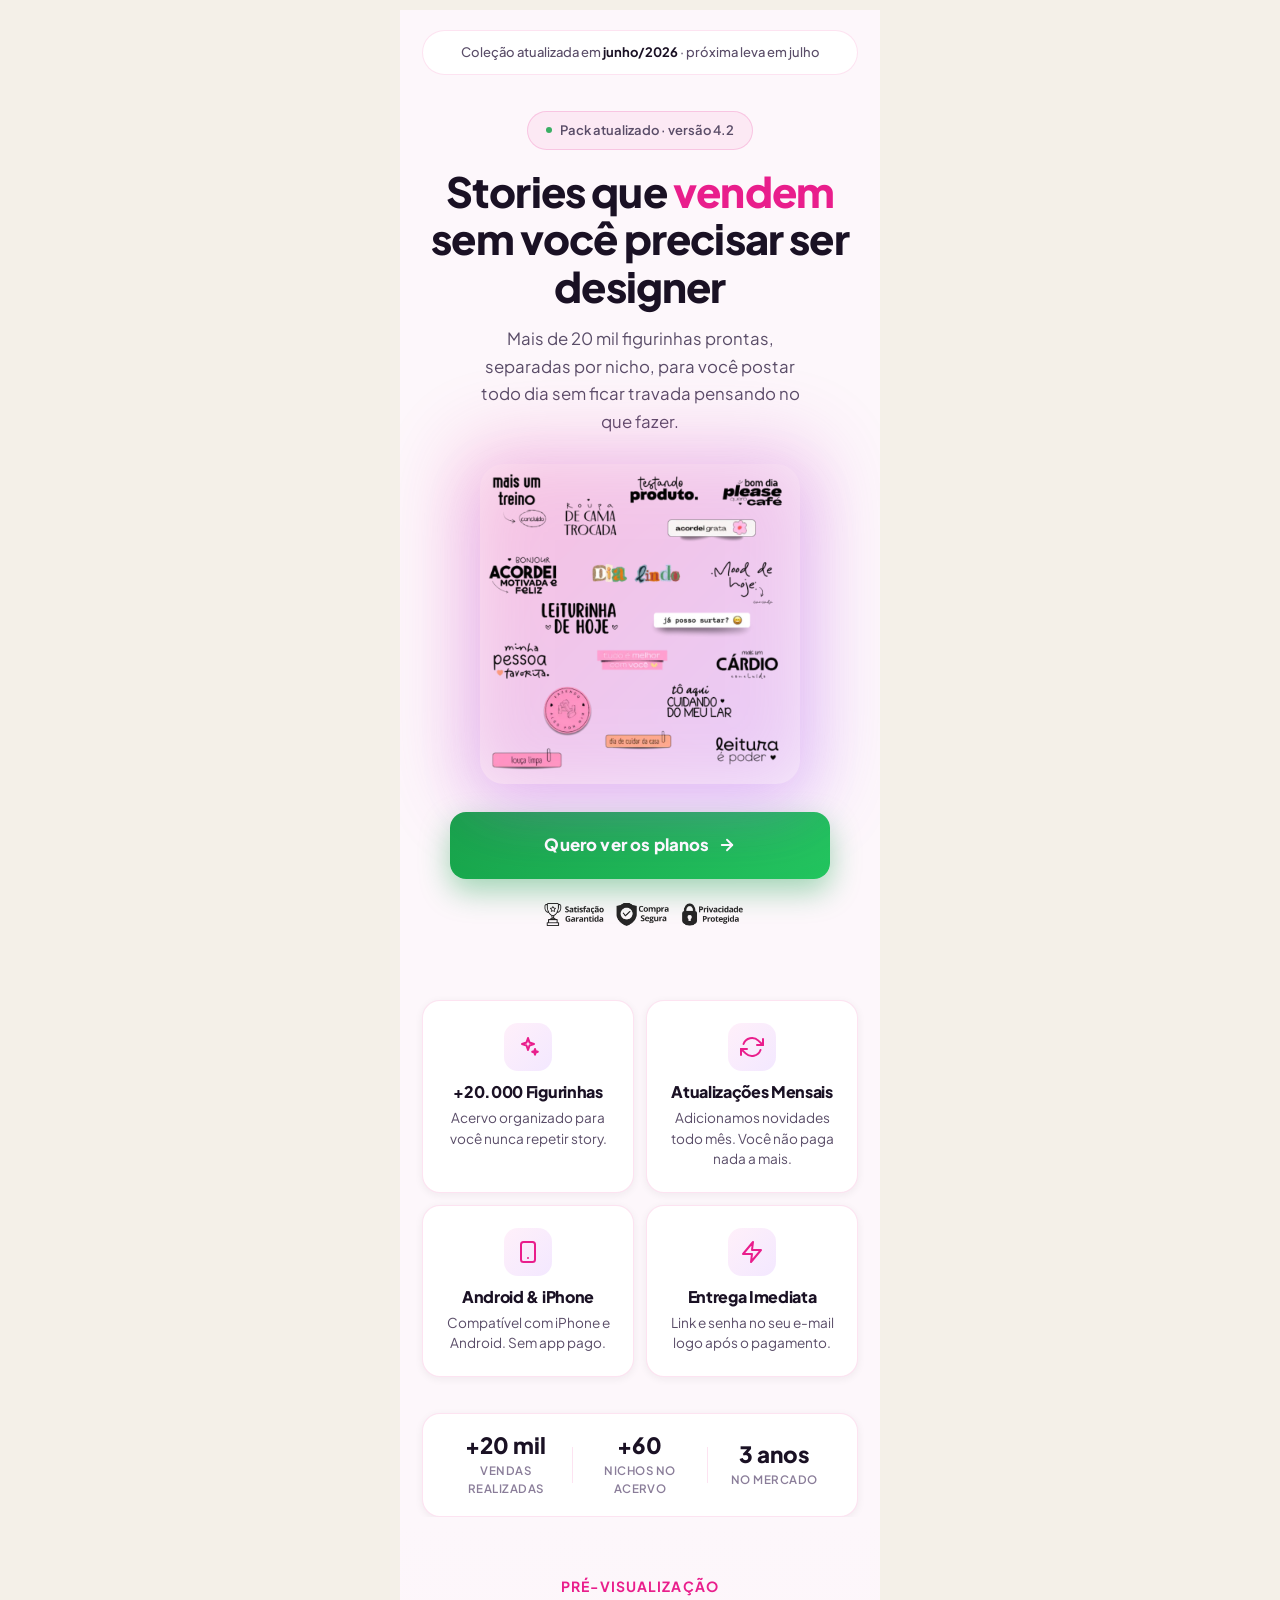
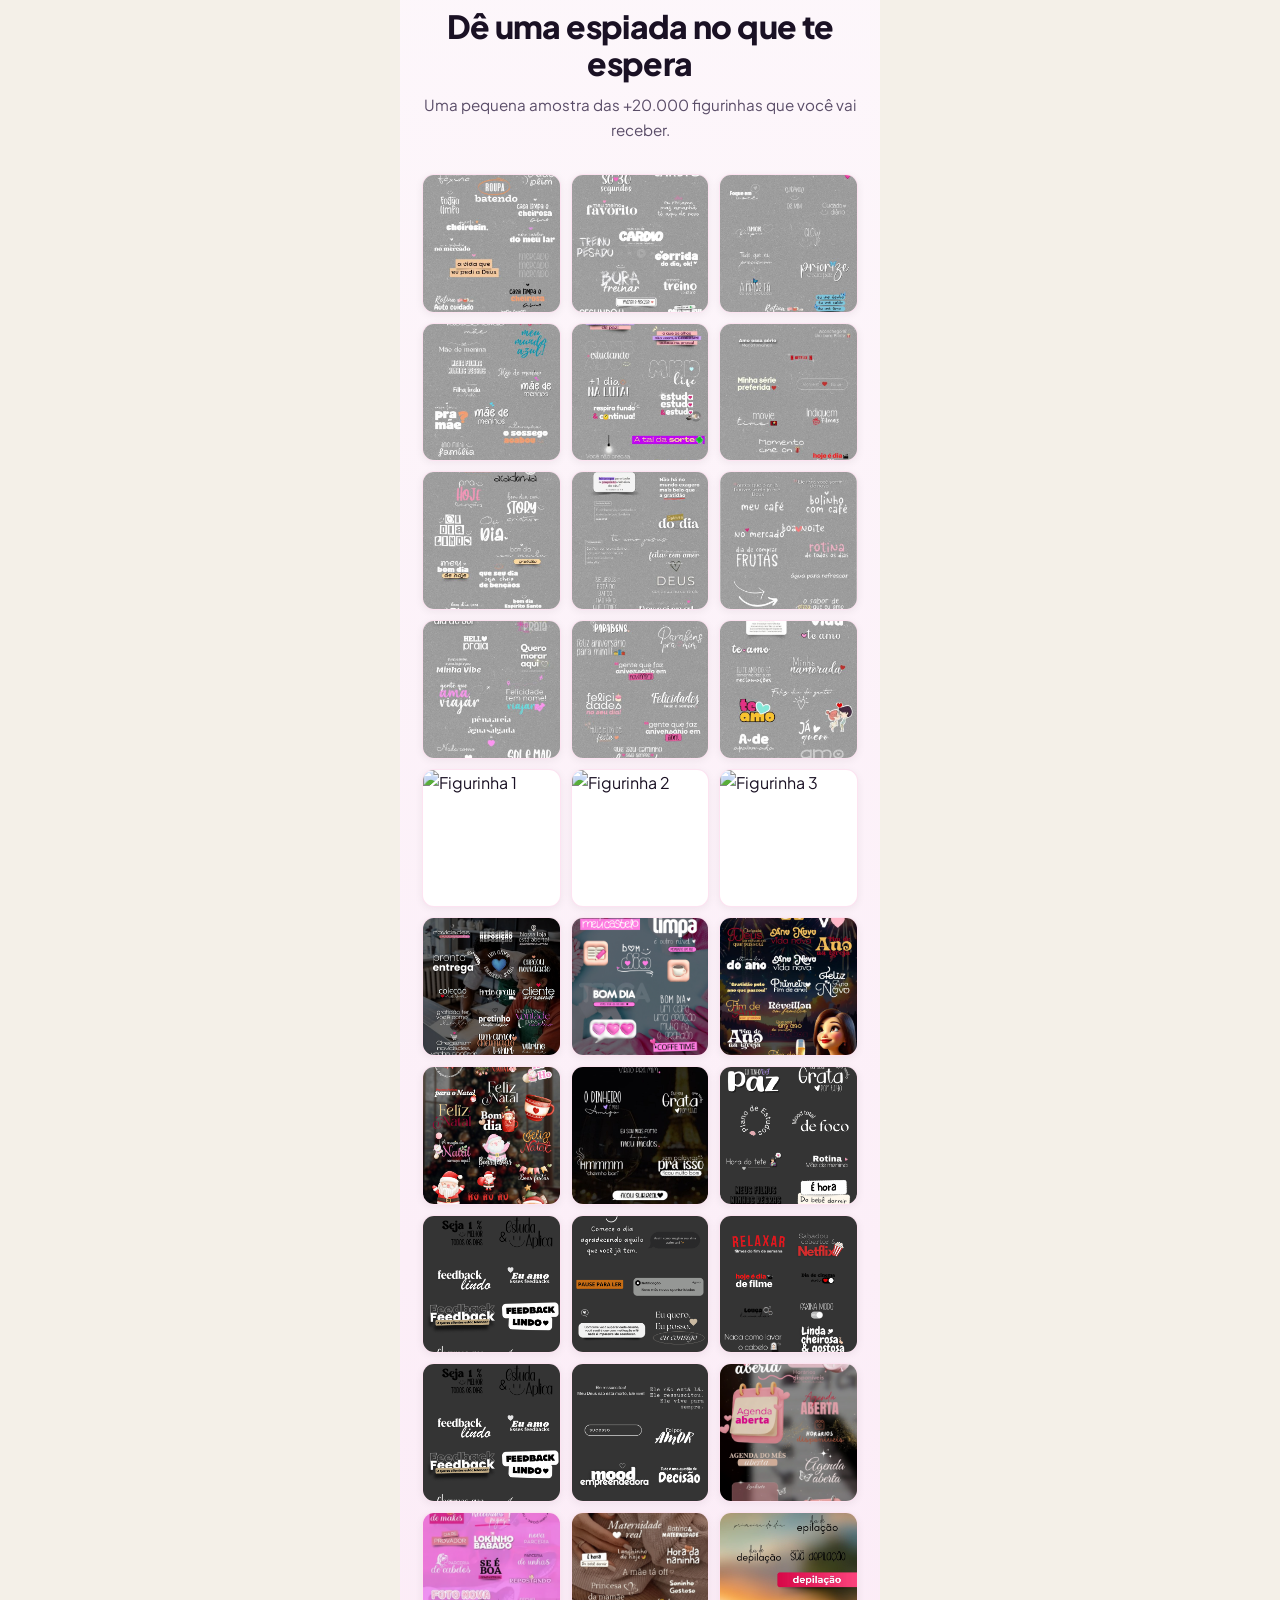
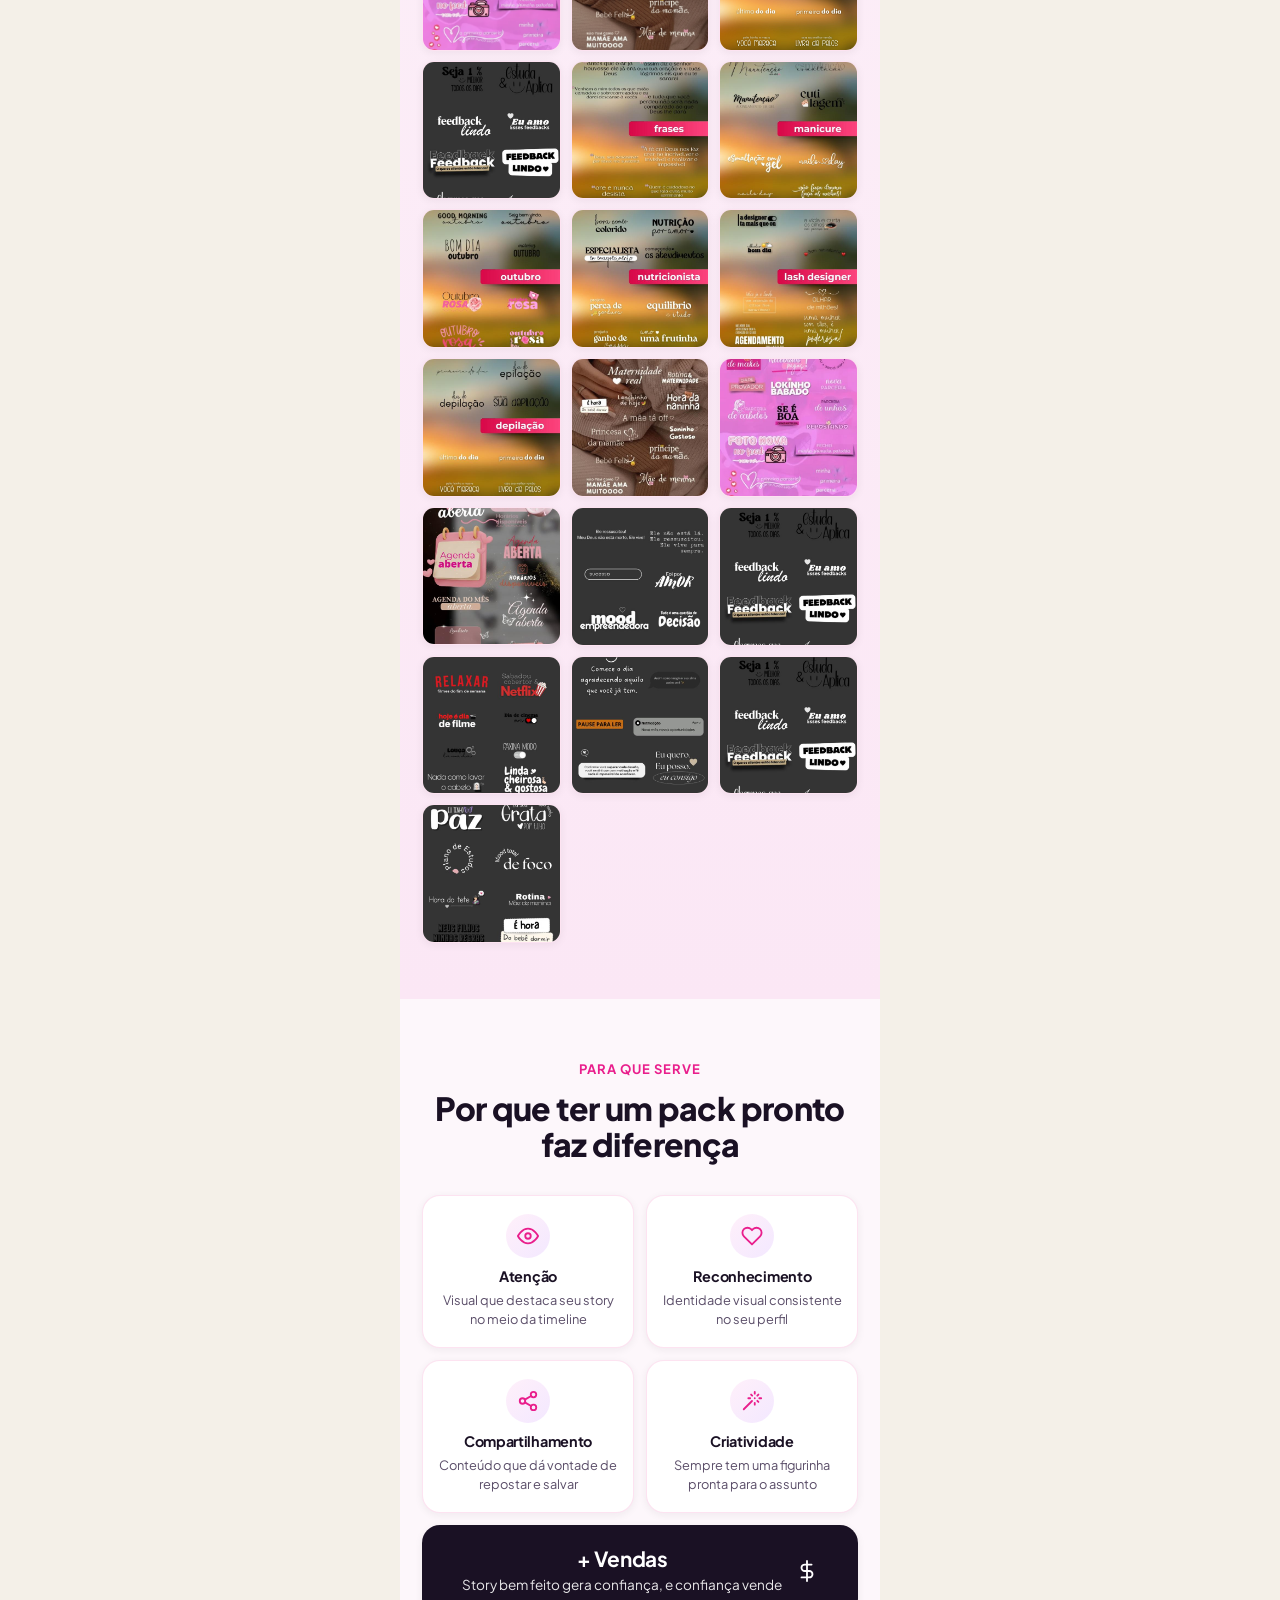
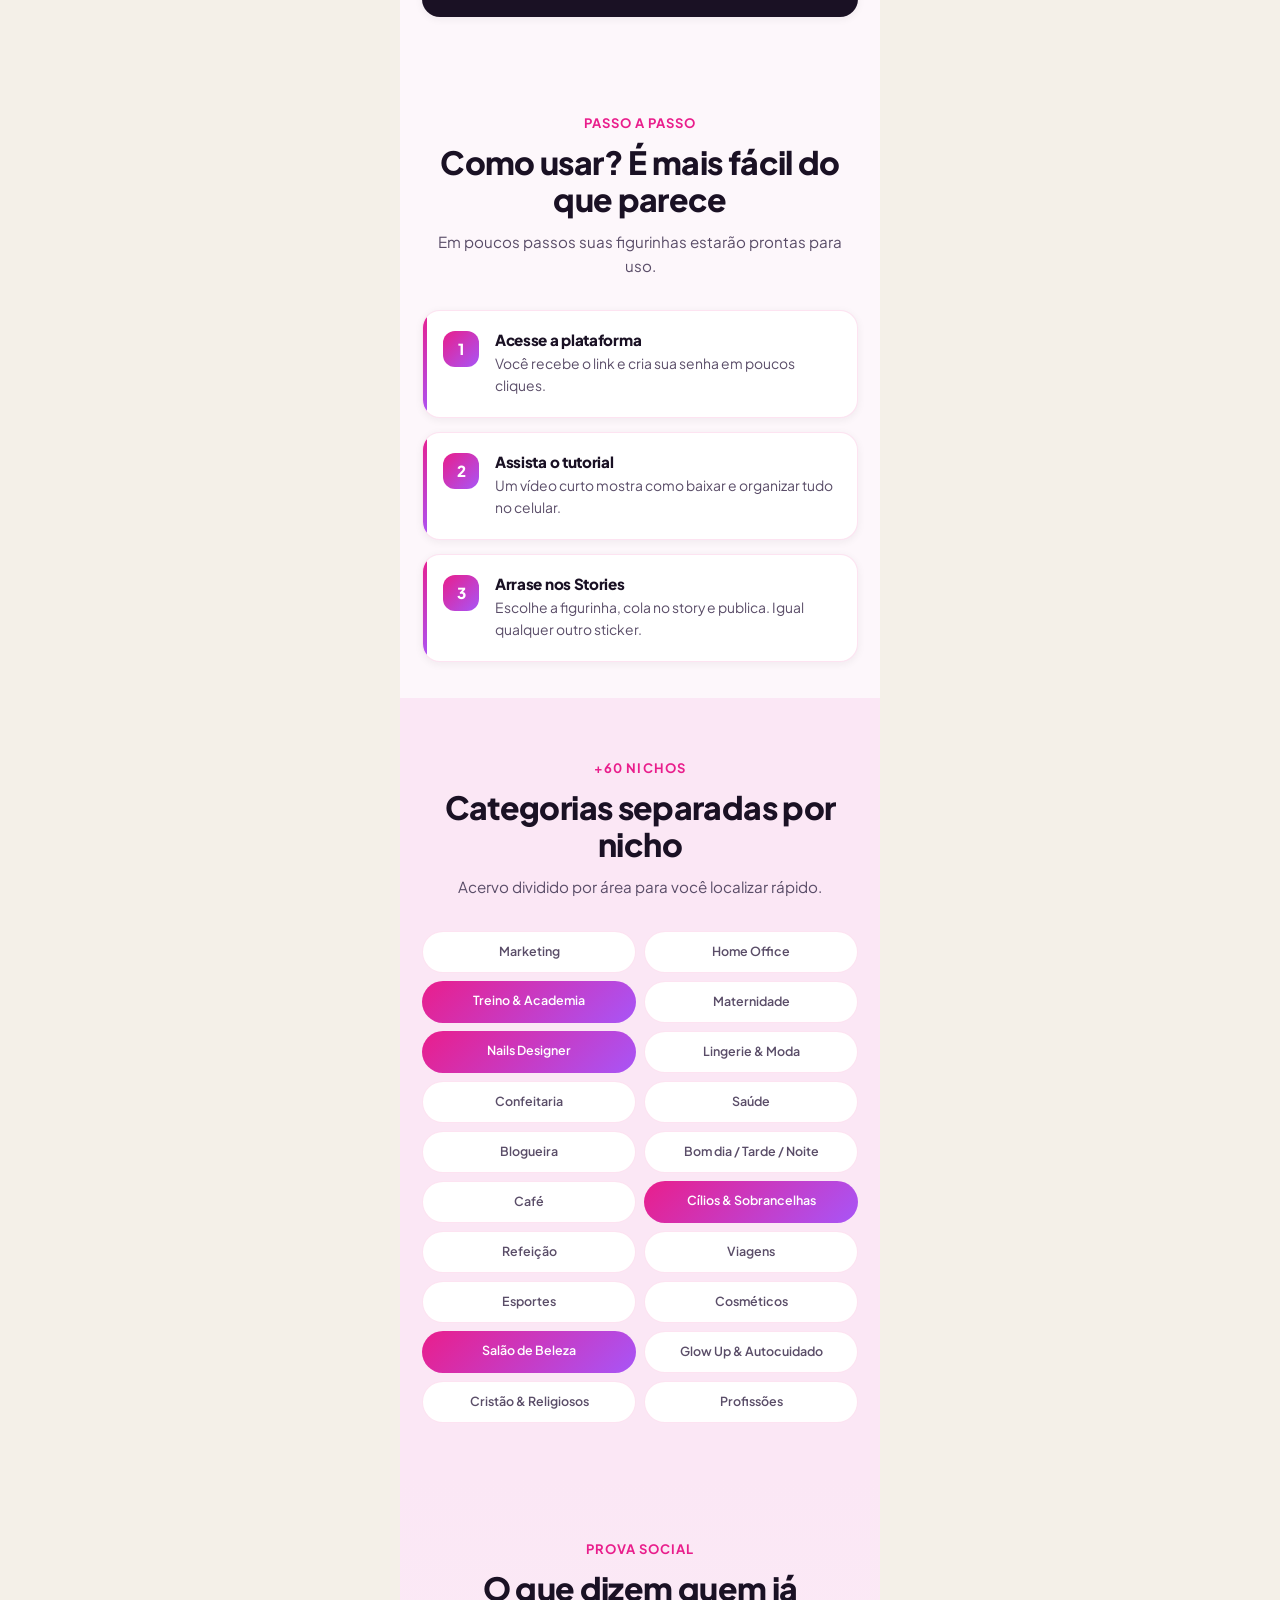
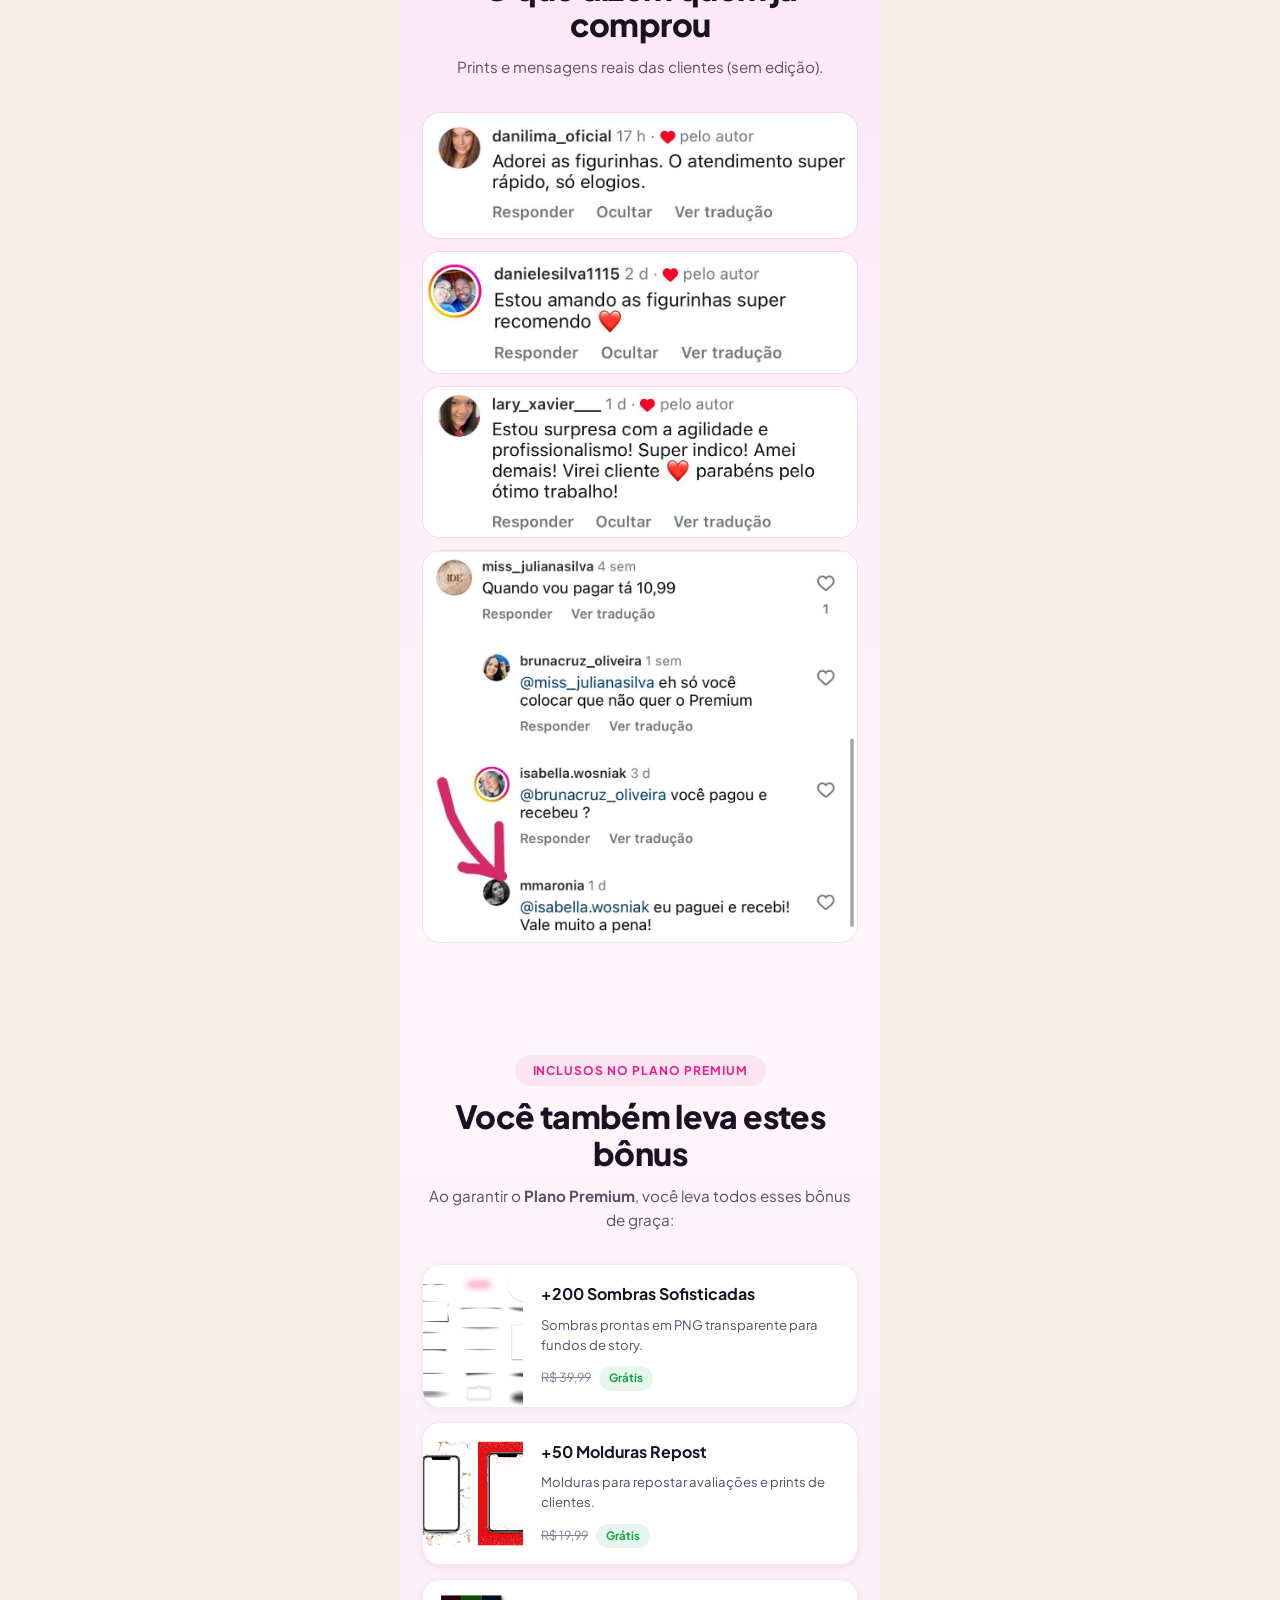
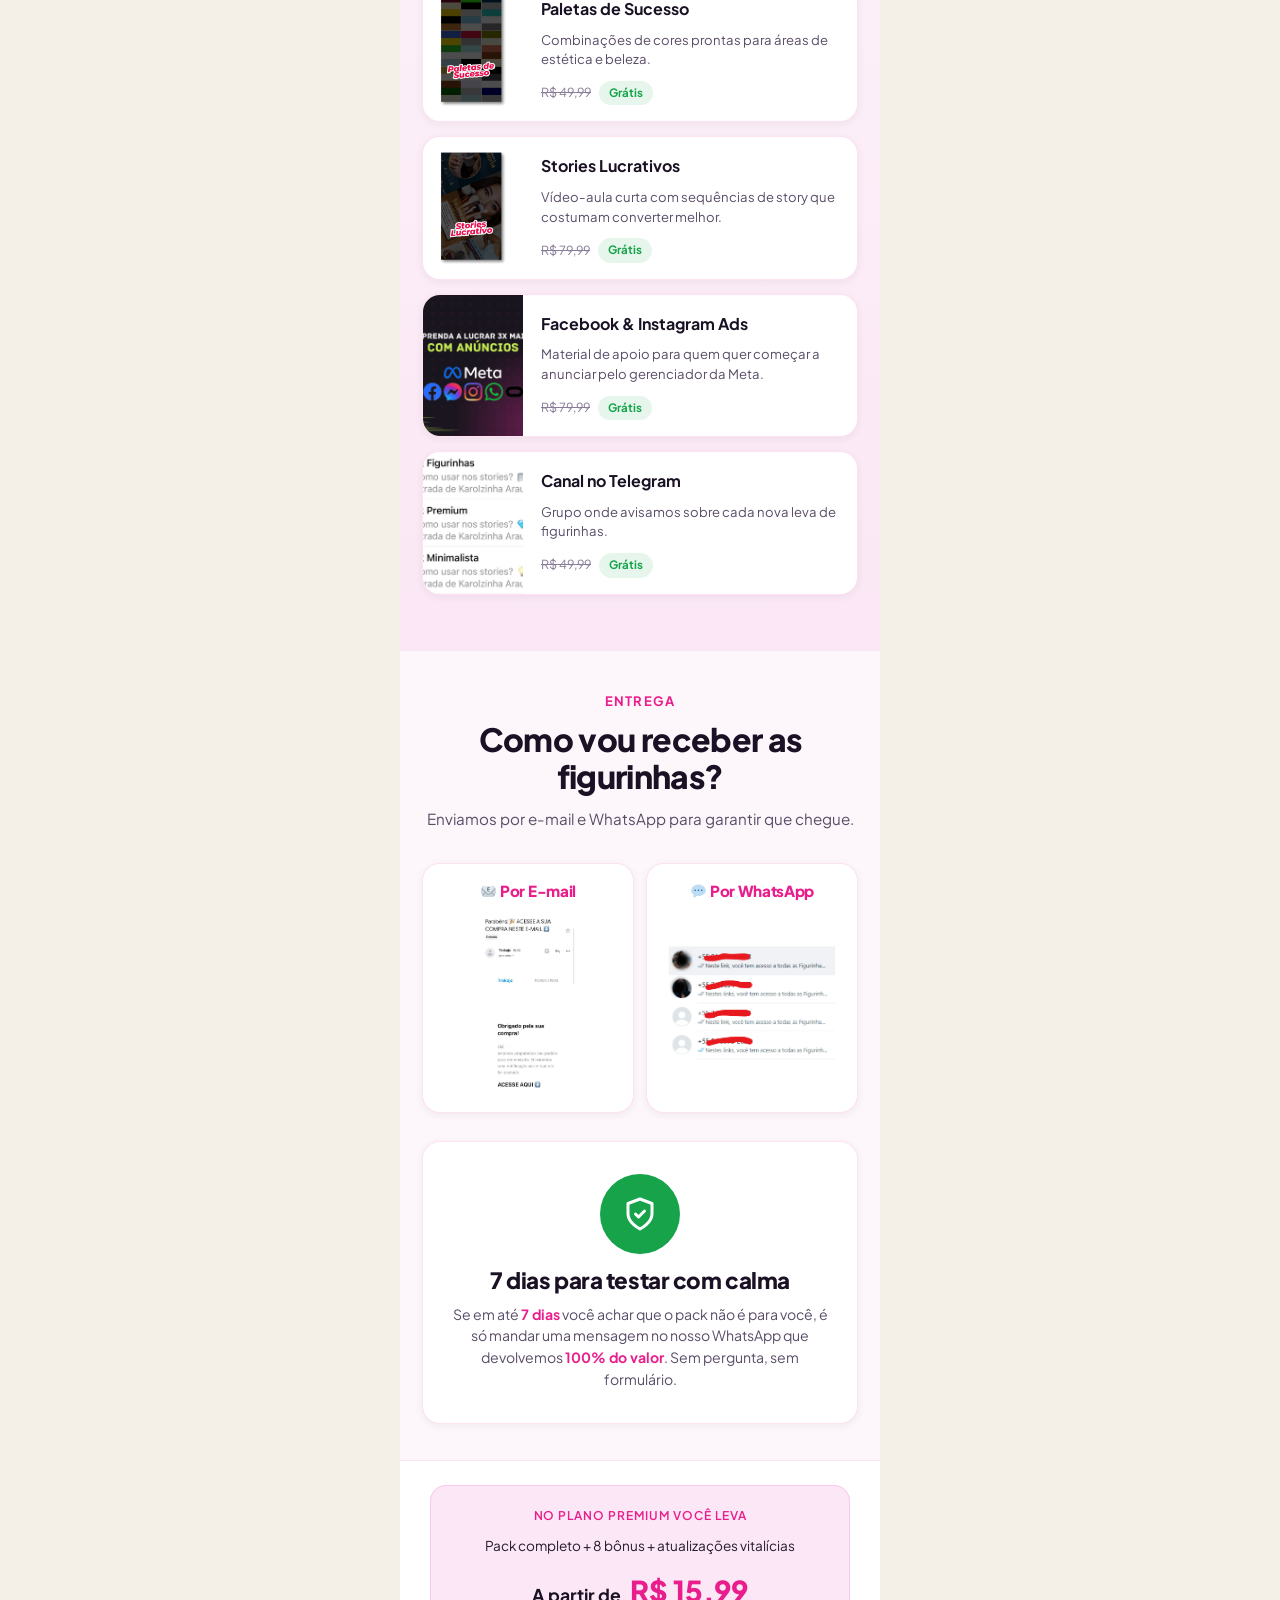
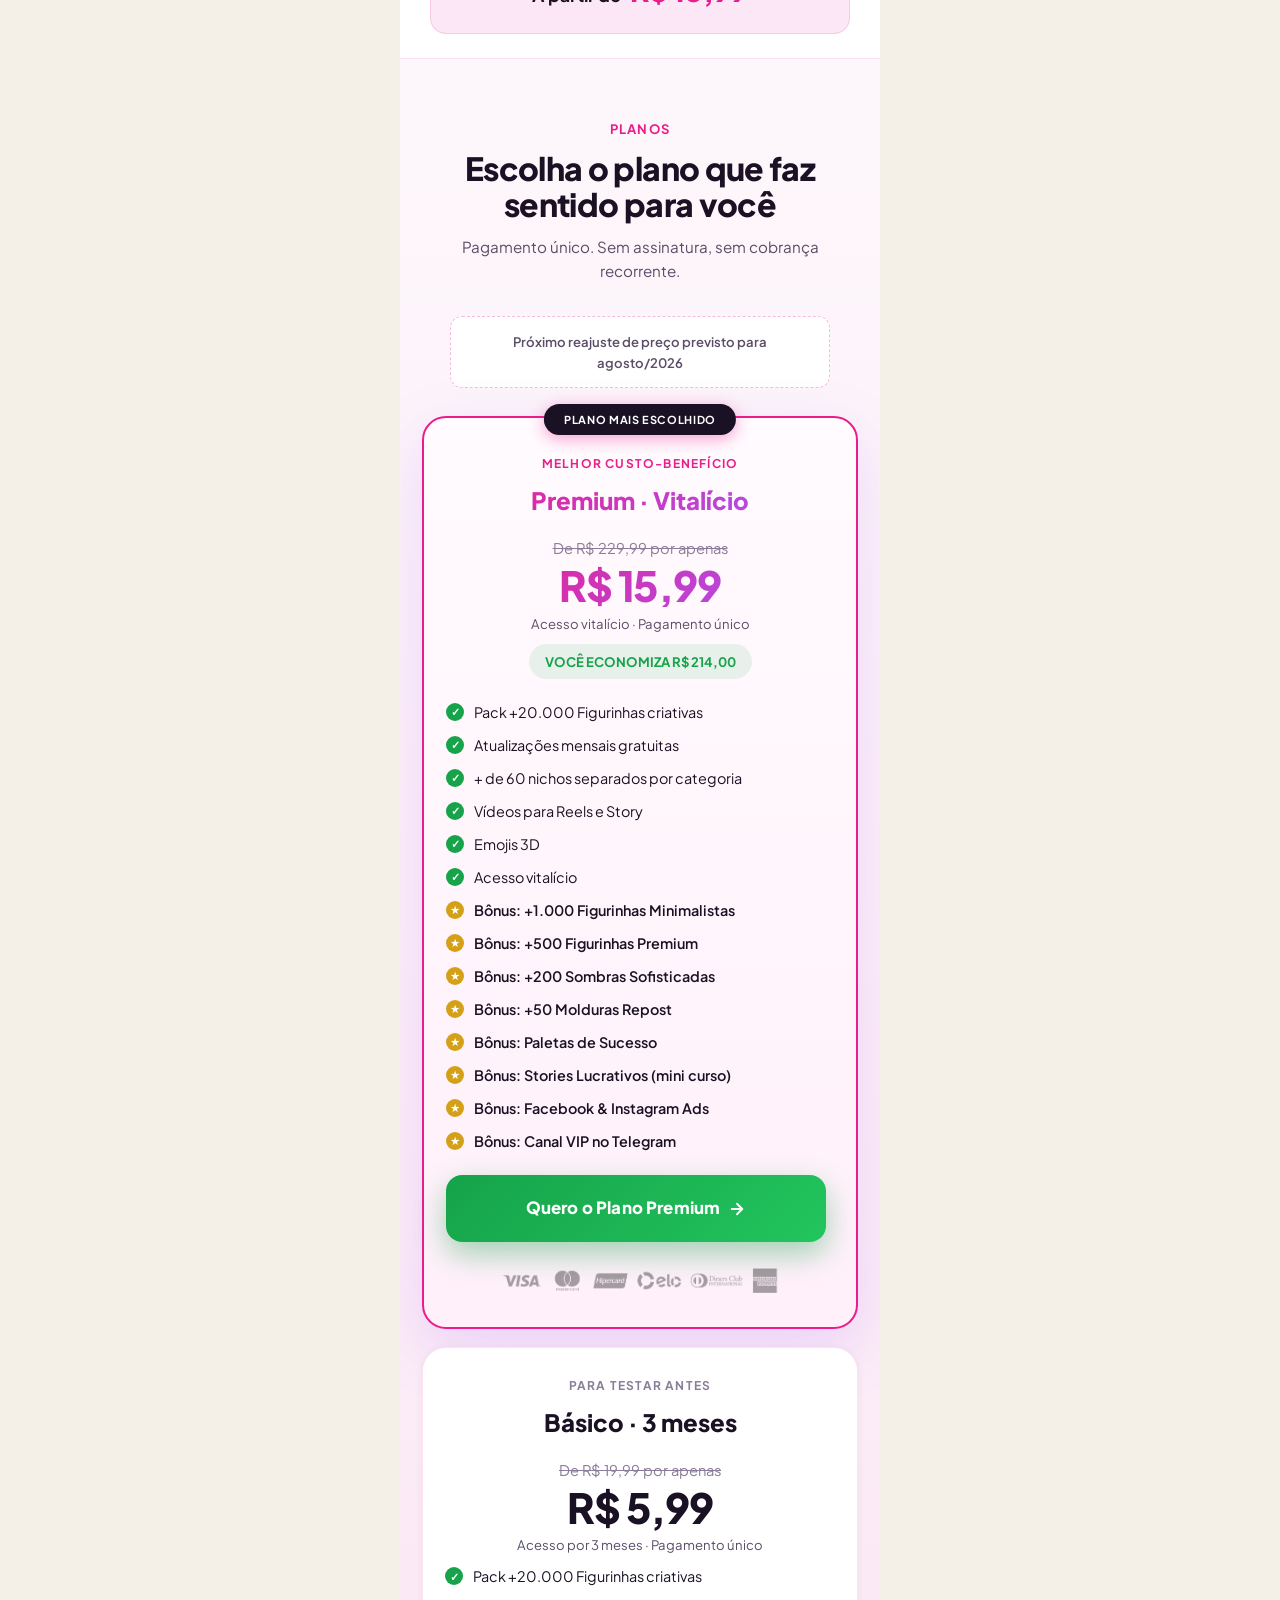
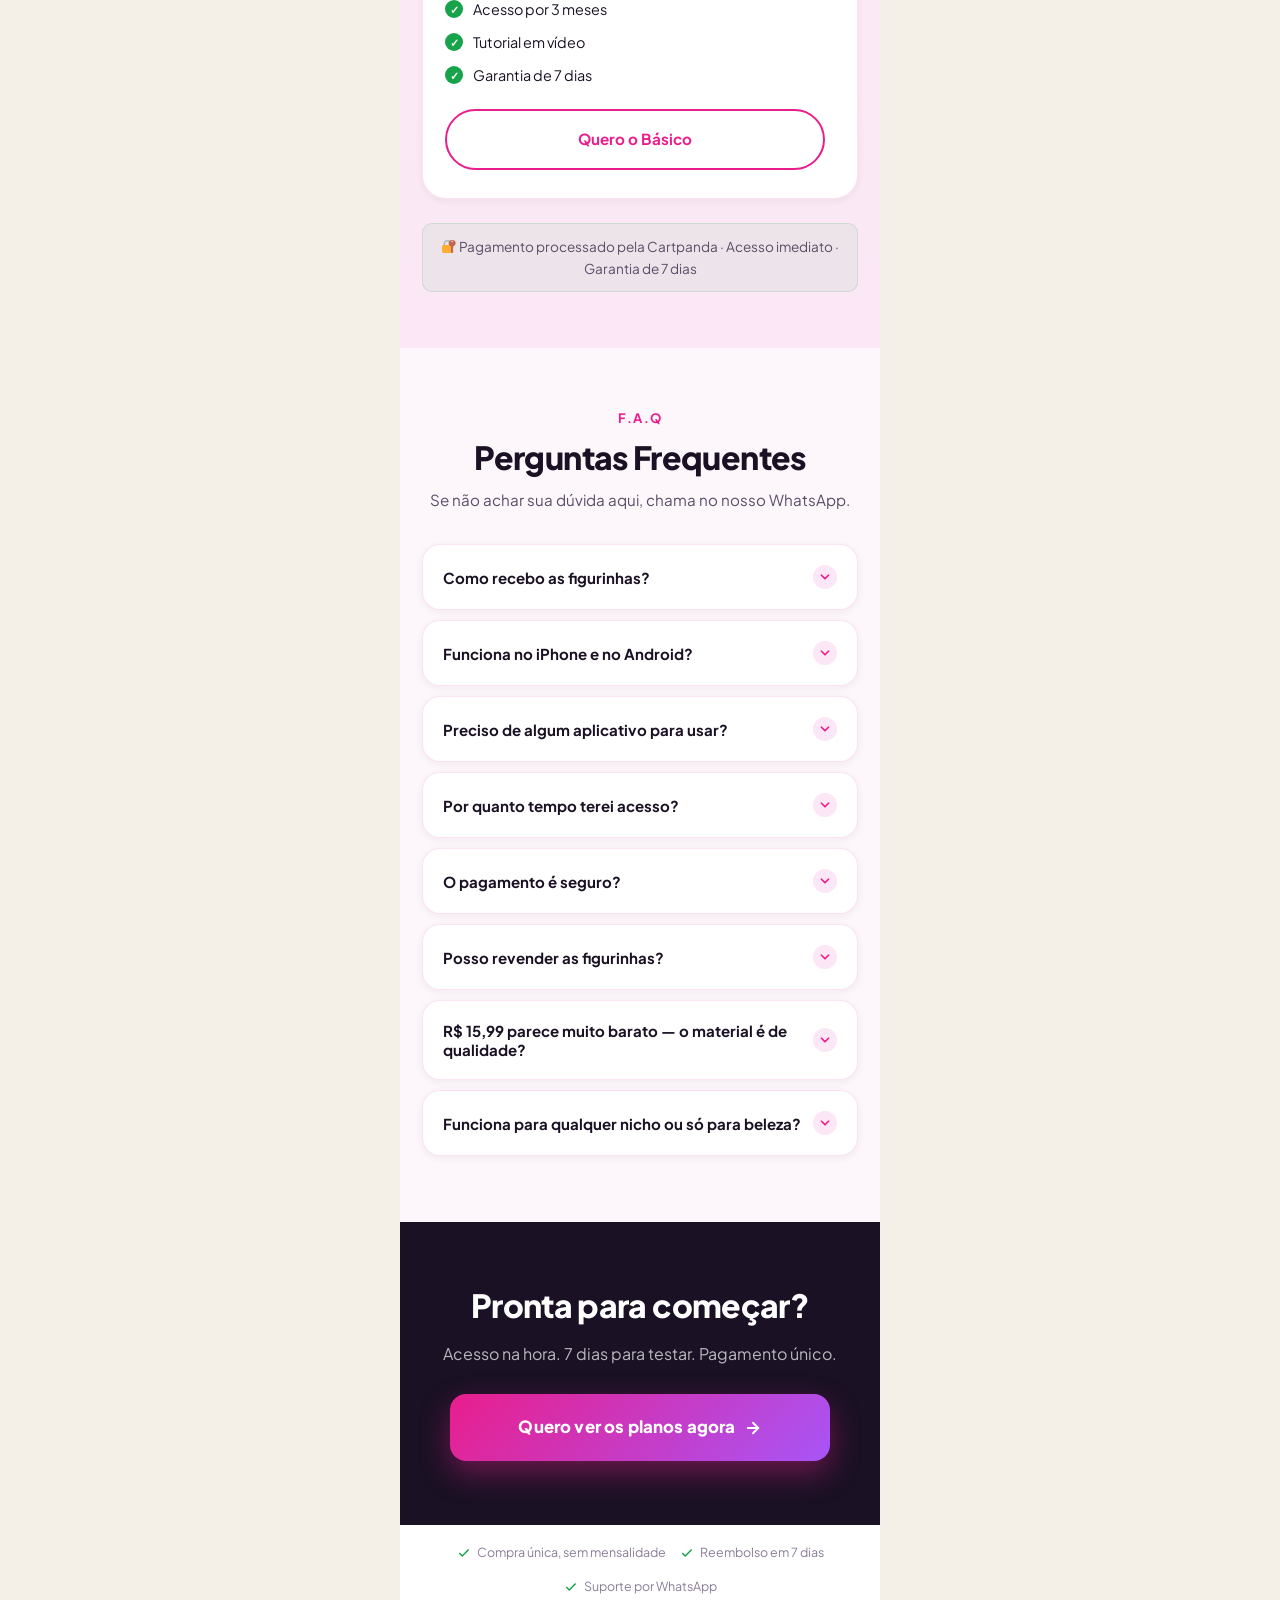
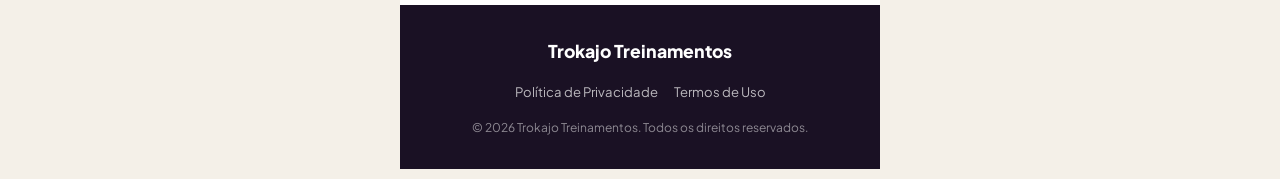
==== commit 94730696: "feat: adicionar script utmify" ====
--- a/index.html
+++ b/index.html
@@ -232,7 +232,14 @@
 <link rel="icon" href="./assets/img/favicon.png" sizes="192x192">
 <link rel="apple-touch-icon" href="./assets/img/favicon.png">
 <meta name="msapplication-TileImage" content="./assets/img/favicon.png">
-<noscript><style id="rocket-lazyload-nojs-css">.rll-youtube-player, [data-lazy-src]{display:none !important;}</style></noscript>	<meta name="viewport" content="width=device-width, initial-scale=1.0, viewport-fit=cover"><link href="./assets/jquery.min.js.download" rel="preload" as="script"><link href="./assets/jquery-migrate.min.js.download" rel="preload" as="script"><link href="./assets/webpack.runtime.min.js.download" rel="preload" as="script"><link href="./assets/frontend-modules.min.js.download" rel="preload" as="script"><link href="./assets/core.min.js.download" rel="preload" as="script"><link href="./assets/frontend.min.js.download" rel="preload" as="script"><link href="./assets/jquery.bind-first-0.2.3.min.js.download" rel="preload" as="script"><link href="./assets/js.cookie-2.1.3.min.js.download" rel="preload" as="script"><link href="./assets/tld.min.js.download" rel="preload" as="script"><link href="./assets/public.js.download" rel="preload" as="script"><link href="./assets/webpack-pro.runtime.min.js.download" rel="preload" as="script"><link href="./assets/hooks.min.js.download" rel="preload" as="script"><link href="./assets/i18n.min.js.download" rel="preload" as="script"><link href="./assets/frontend.min(1).js.download" rel="preload" as="script"><link href="./assets/elements-handlers.min.js.download" rel="preload" as="script"><script async="" src="./assets/hotjar-5148975.js.download"></script><script src="./assets/wp-emoji-release.min.js.download" defer=""></script><script async="" src="./assets/modules.c3d712579ef0b1b5af2a.js.download" charset="utf-8"></script></head>
+<noscript><style id="rocket-lazyload-nojs-css">.rll-youtube-player, [data-lazy-src]{display:none !important;}</style></noscript>	<meta name="viewport" content="width=device-width, initial-scale=1.0, viewport-fit=cover"><link href="./assets/jquery.min.js.download" rel="preload" as="script"><link href="./assets/jquery-migrate.min.js.download" rel="preload" as="script"><link href="./assets/webpack.runtime.min.js.download" rel="preload" as="script"><link href="./assets/frontend-modules.min.js.download" rel="preload" as="script"><link href="./assets/core.min.js.download" rel="preload" as="script"><link href="./assets/frontend.min.js.download" rel="preload" as="script"><link href="./assets/jquery.bind-first-0.2.3.min.js.download" rel="preload" as="script"><link href="./assets/js.cookie-2.1.3.min.js.download" rel="preload" as="script"><link href="./assets/tld.min.js.download" rel="preload" as="script"><link href="./assets/public.js.download" rel="preload" as="script"><link href="./assets/webpack-pro.runtime.min.js.download" rel="preload" as="script"><link href="./assets/hooks.min.js.download" rel="preload" as="script"><link href="./assets/i18n.min.js.download" rel="preload" as="script"><link href="./assets/frontend.min(1).js.download" rel="preload" as="script"><link href="./assets/elements-handlers.min.js.download" rel="preload" as="script"><script async="" src="./assets/hotjar-5148975.js.download"></script><script src="./assets/wp-emoji-release.min.js.download" defer=""></script><script async="" src="./assets/modules.c3d712579ef0b1b5af2a.js.download" charset="utf-8"></script><script
+  src="https://cdn.utmify.com.br/scripts/utms/latest.js"
+  data-utmify-prevent-xcod-sck
+  data-utmify-prevent-subids
+  async
+  defer
+></script>
+</head>
 <body data-rsssl="1" class="wp-singular page-template page-template-elementor_canvas page page-id-868 wp-embed-responsive wp-theme-twentytwentyfour elementor-default elementor-template-canvas elementor-kit-10 elementor-page elementor-page-868 e--ua-blink e--ua-chrome e--ua-webkit" data-elementor-device-mode="desktop">
 			<div data-elementor-type="wp-page" data-elementor-id="868" class="elementor elementor-868" data-elementor-post-type="page">
 				<div class="elementor-element elementor-element-71b48e2 e-flex e-con-boxed e-con e-parent e-lazyloaded" data-id="71b48e2" data-element_type="container" data-e-type="container">
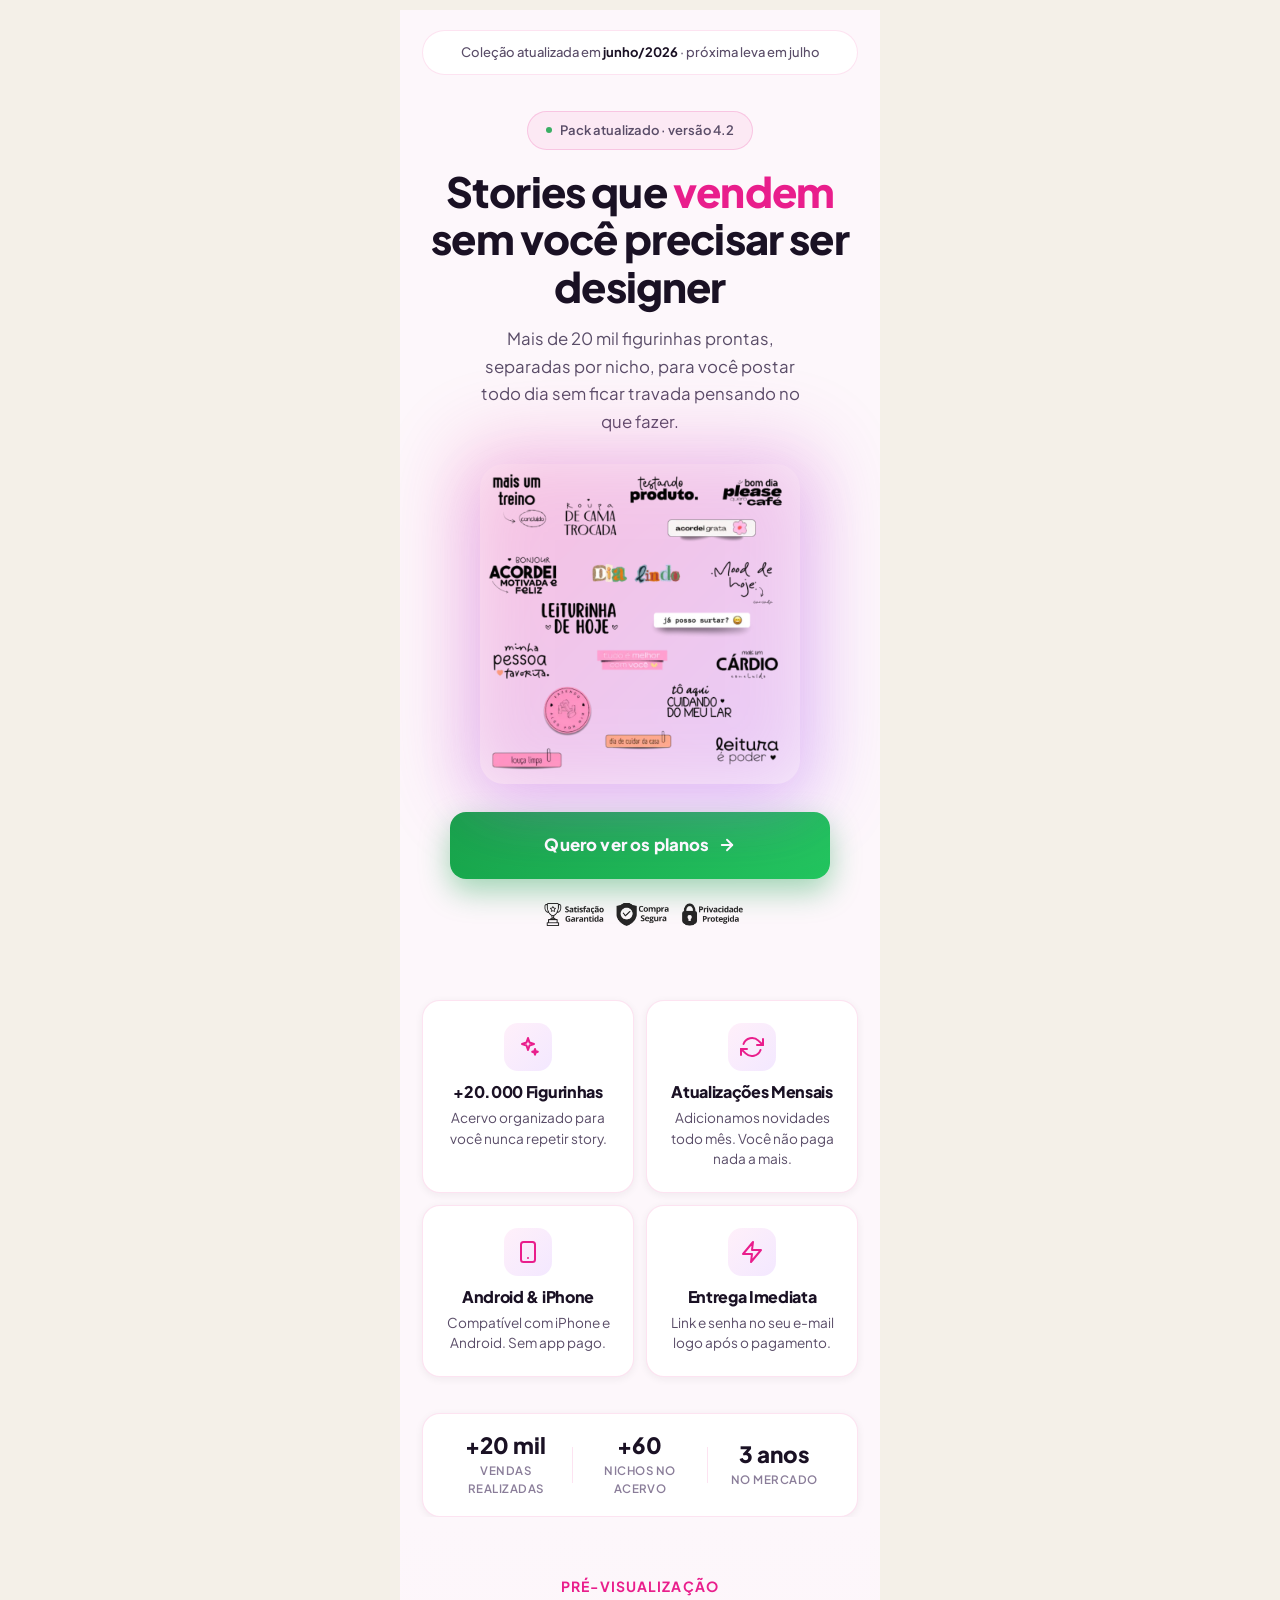
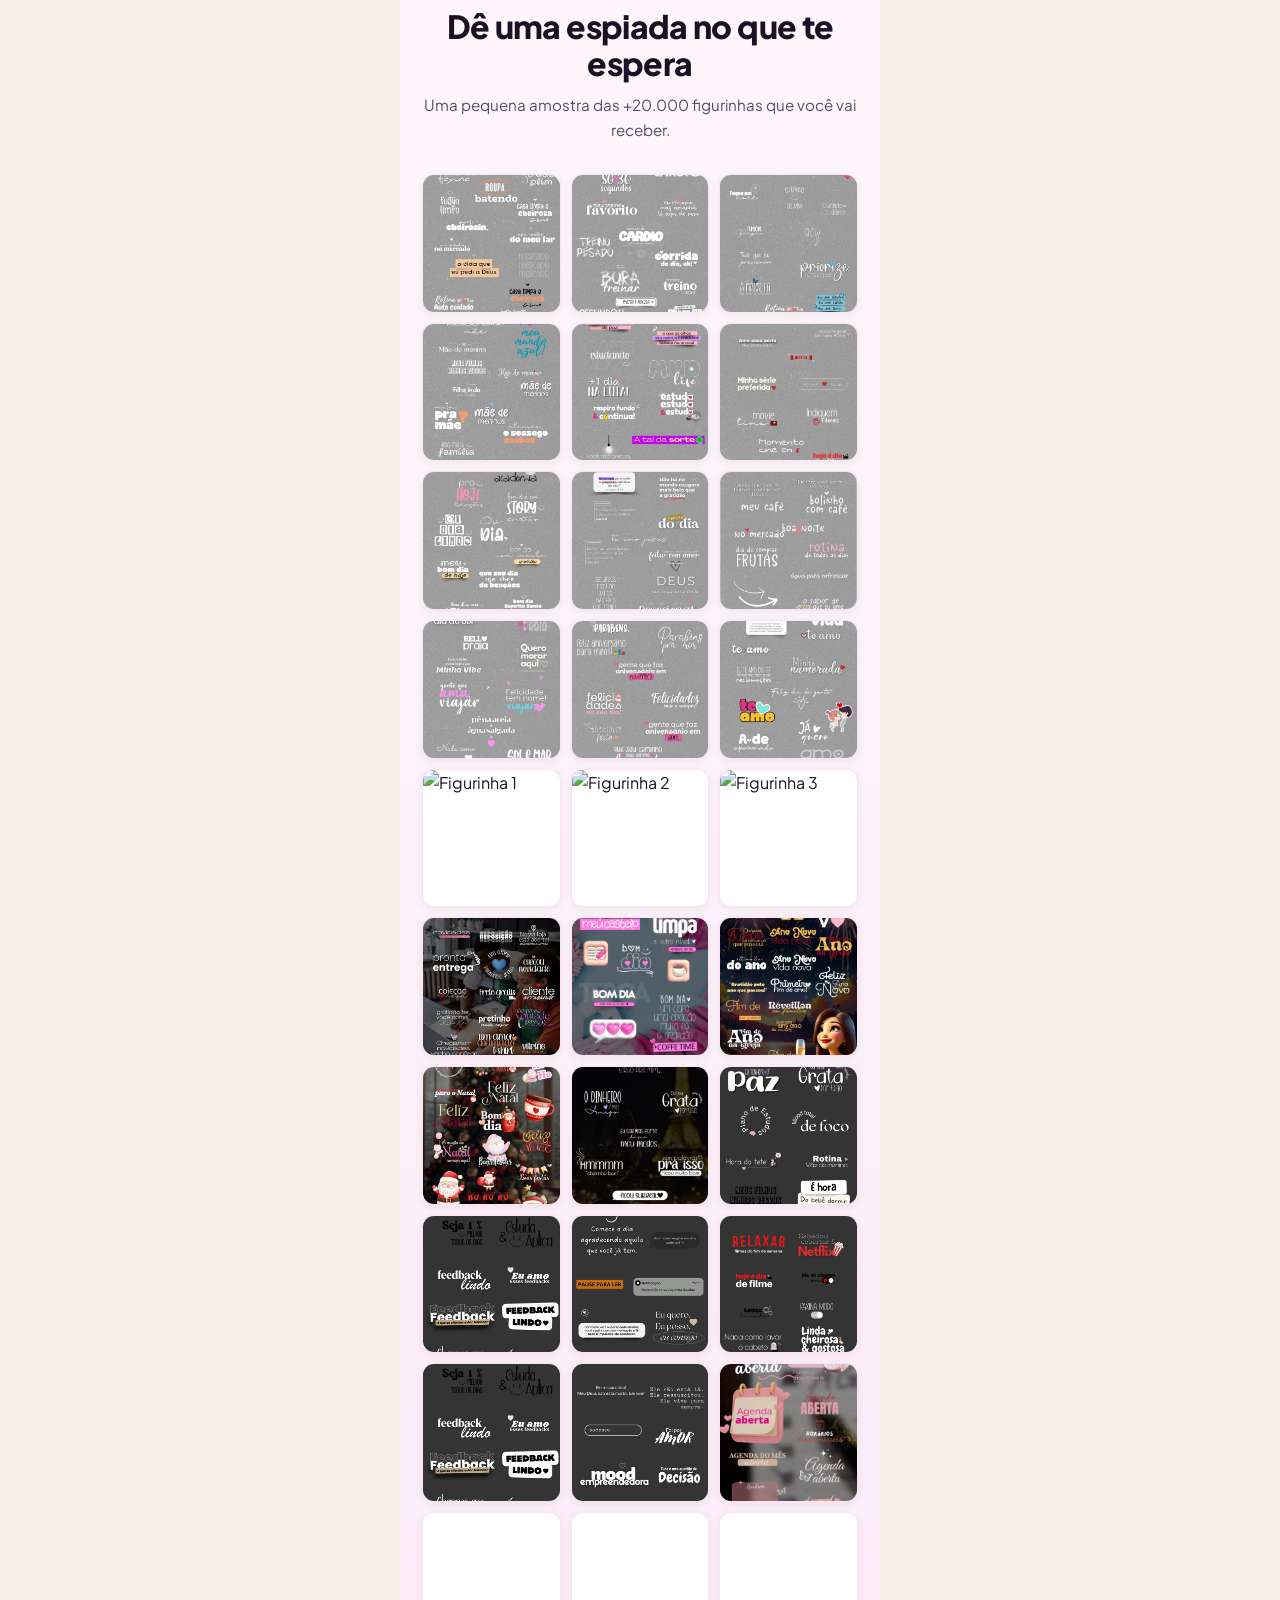
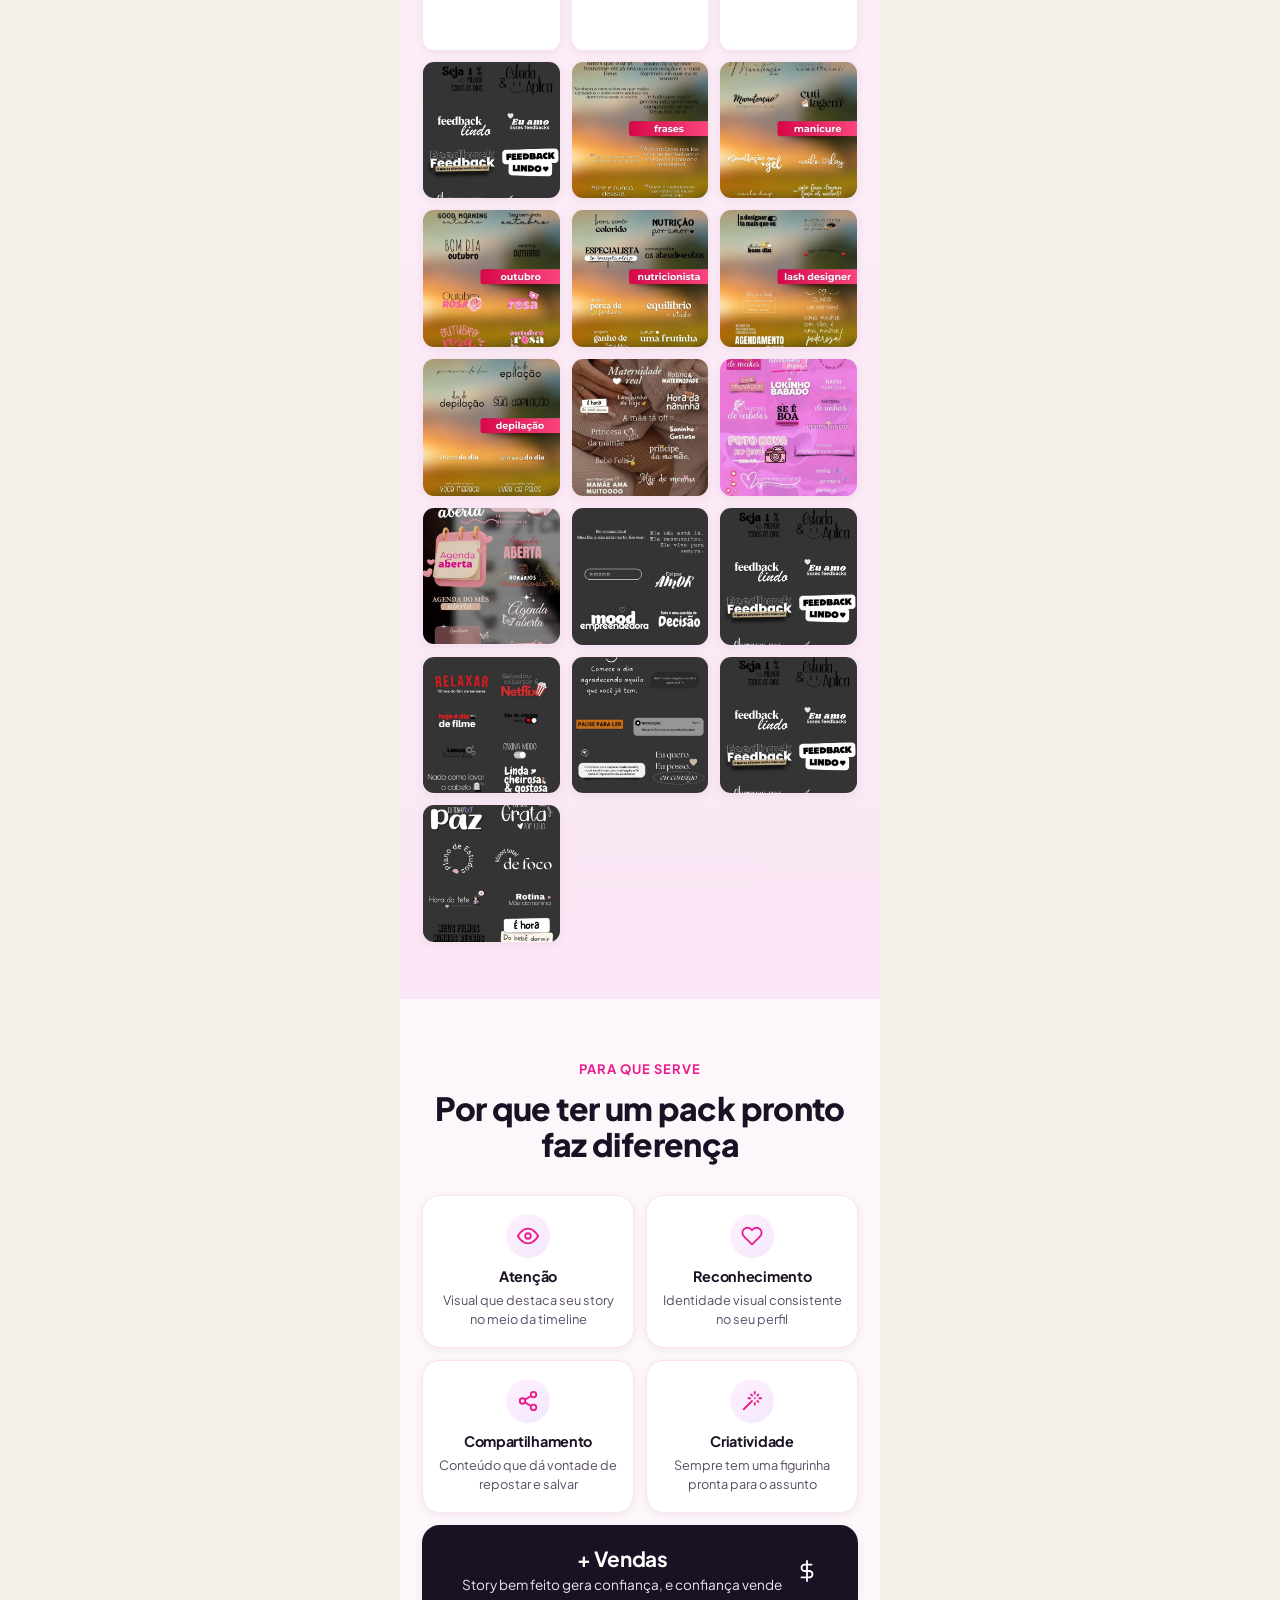
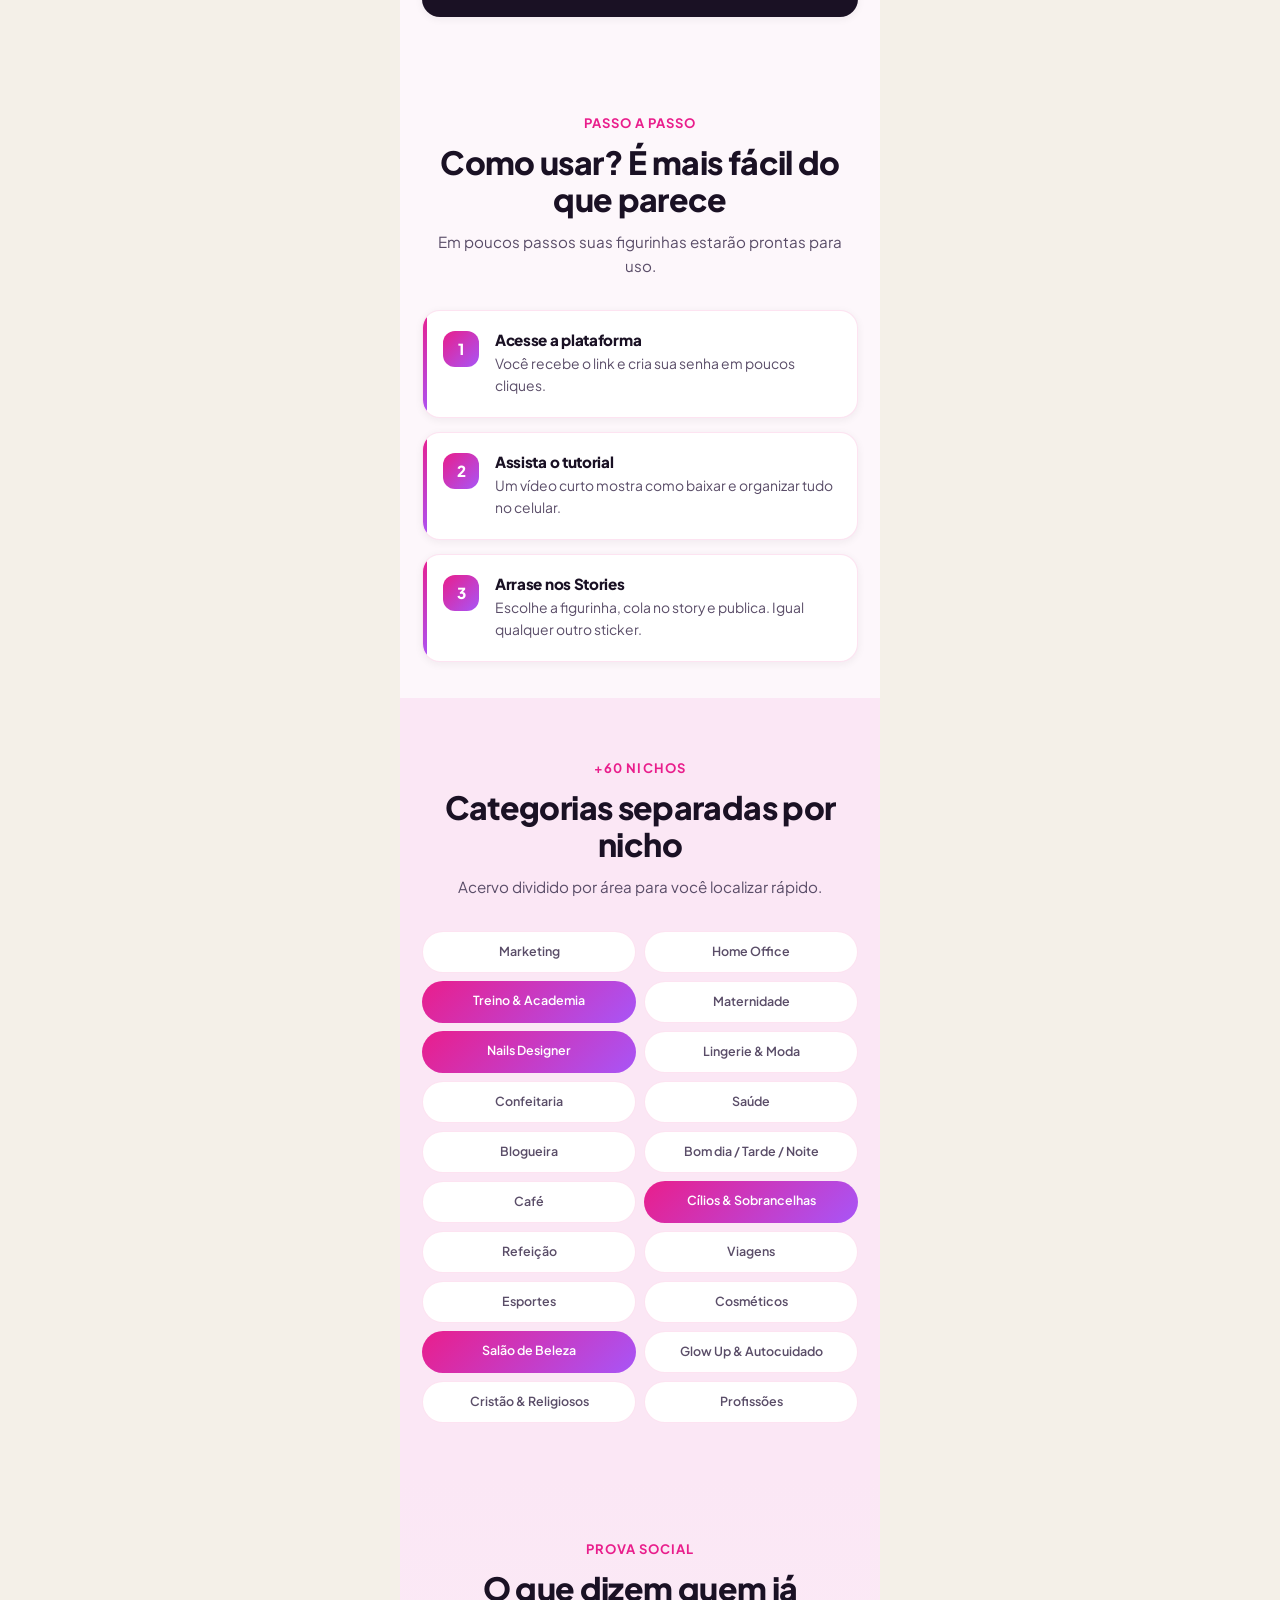
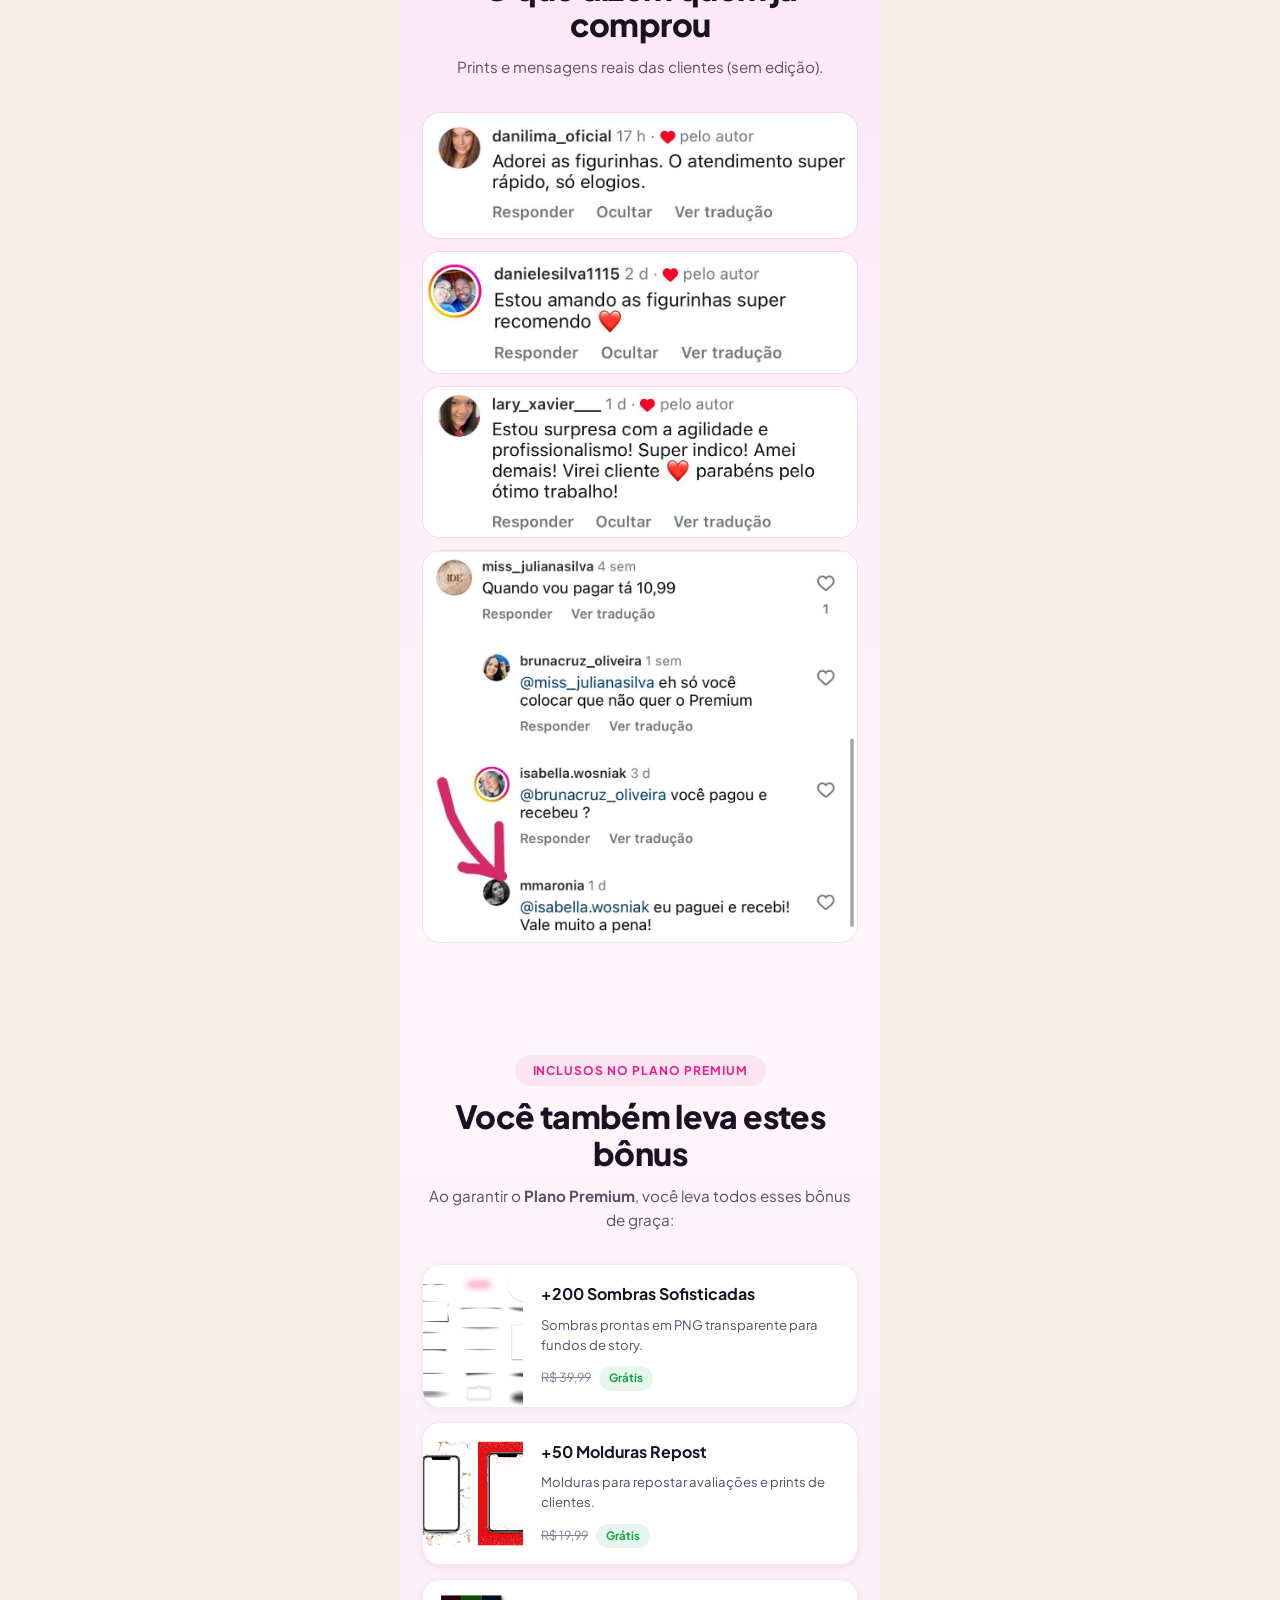
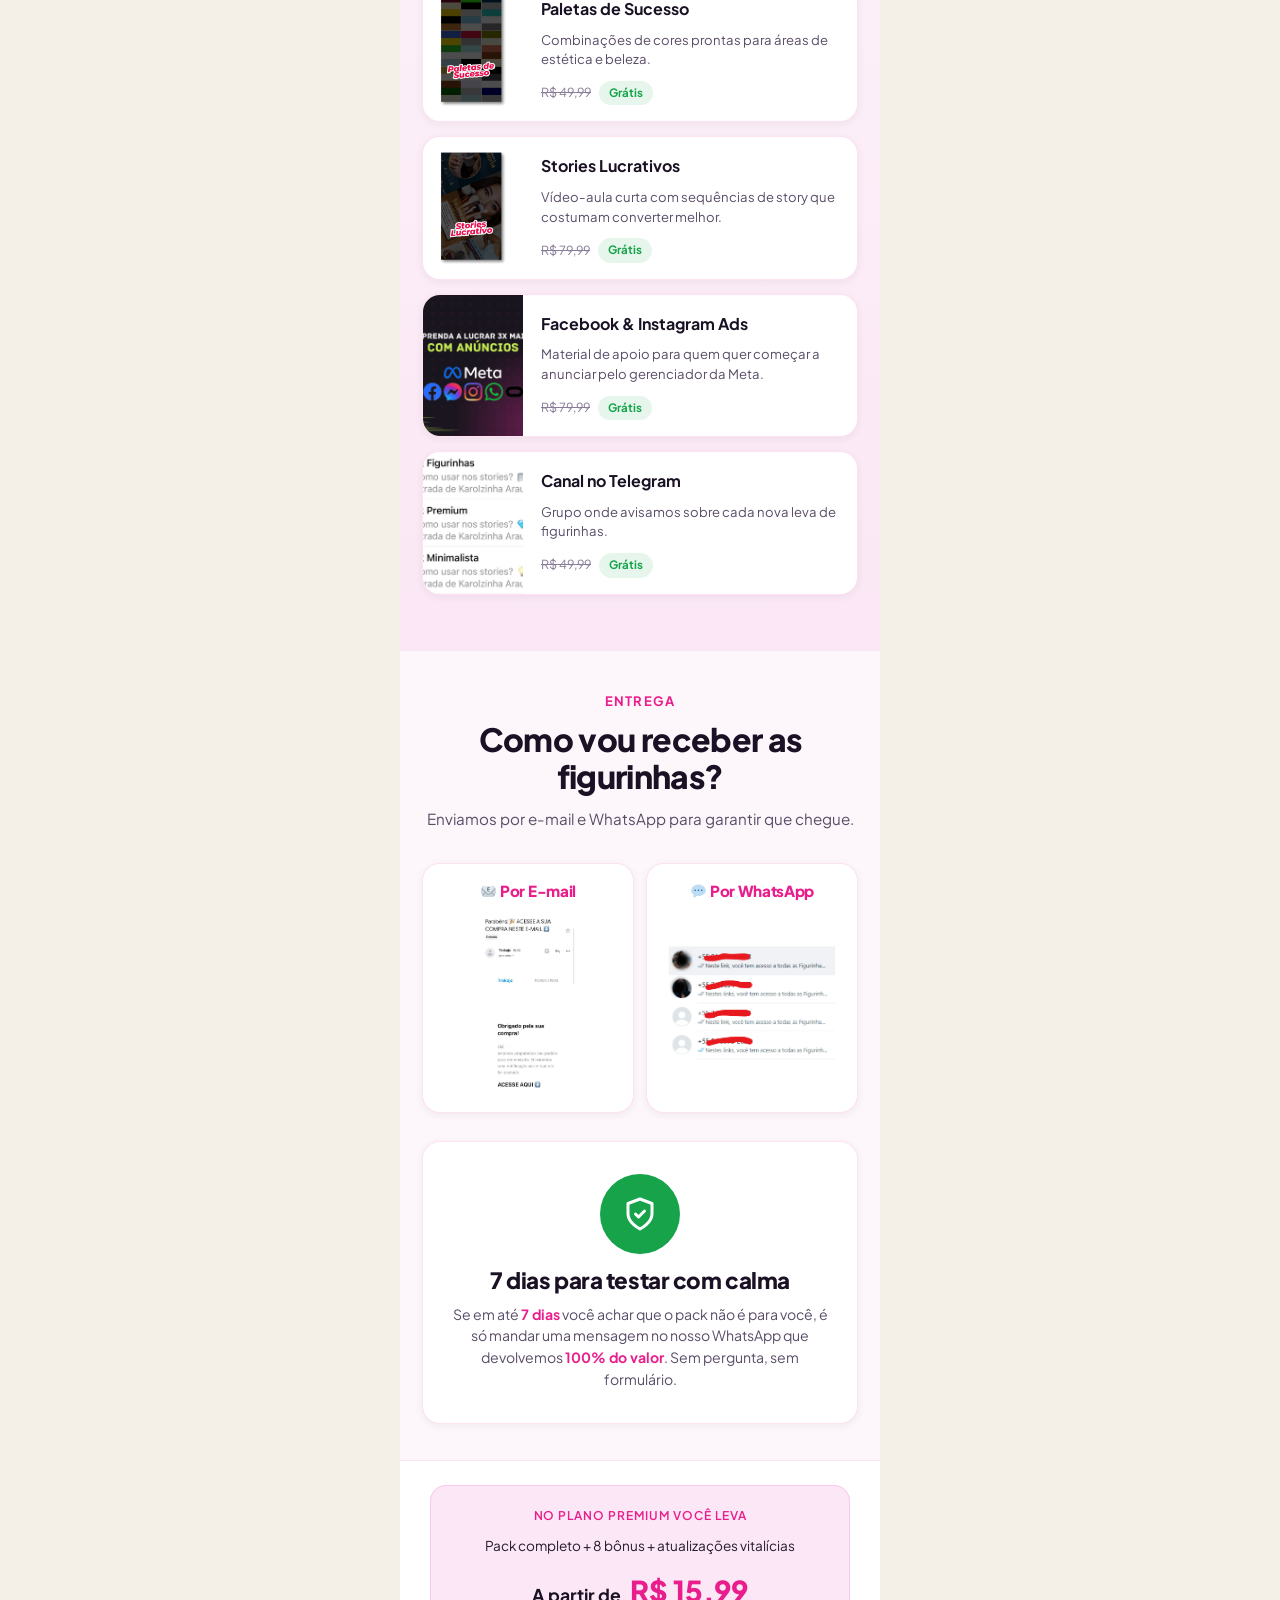
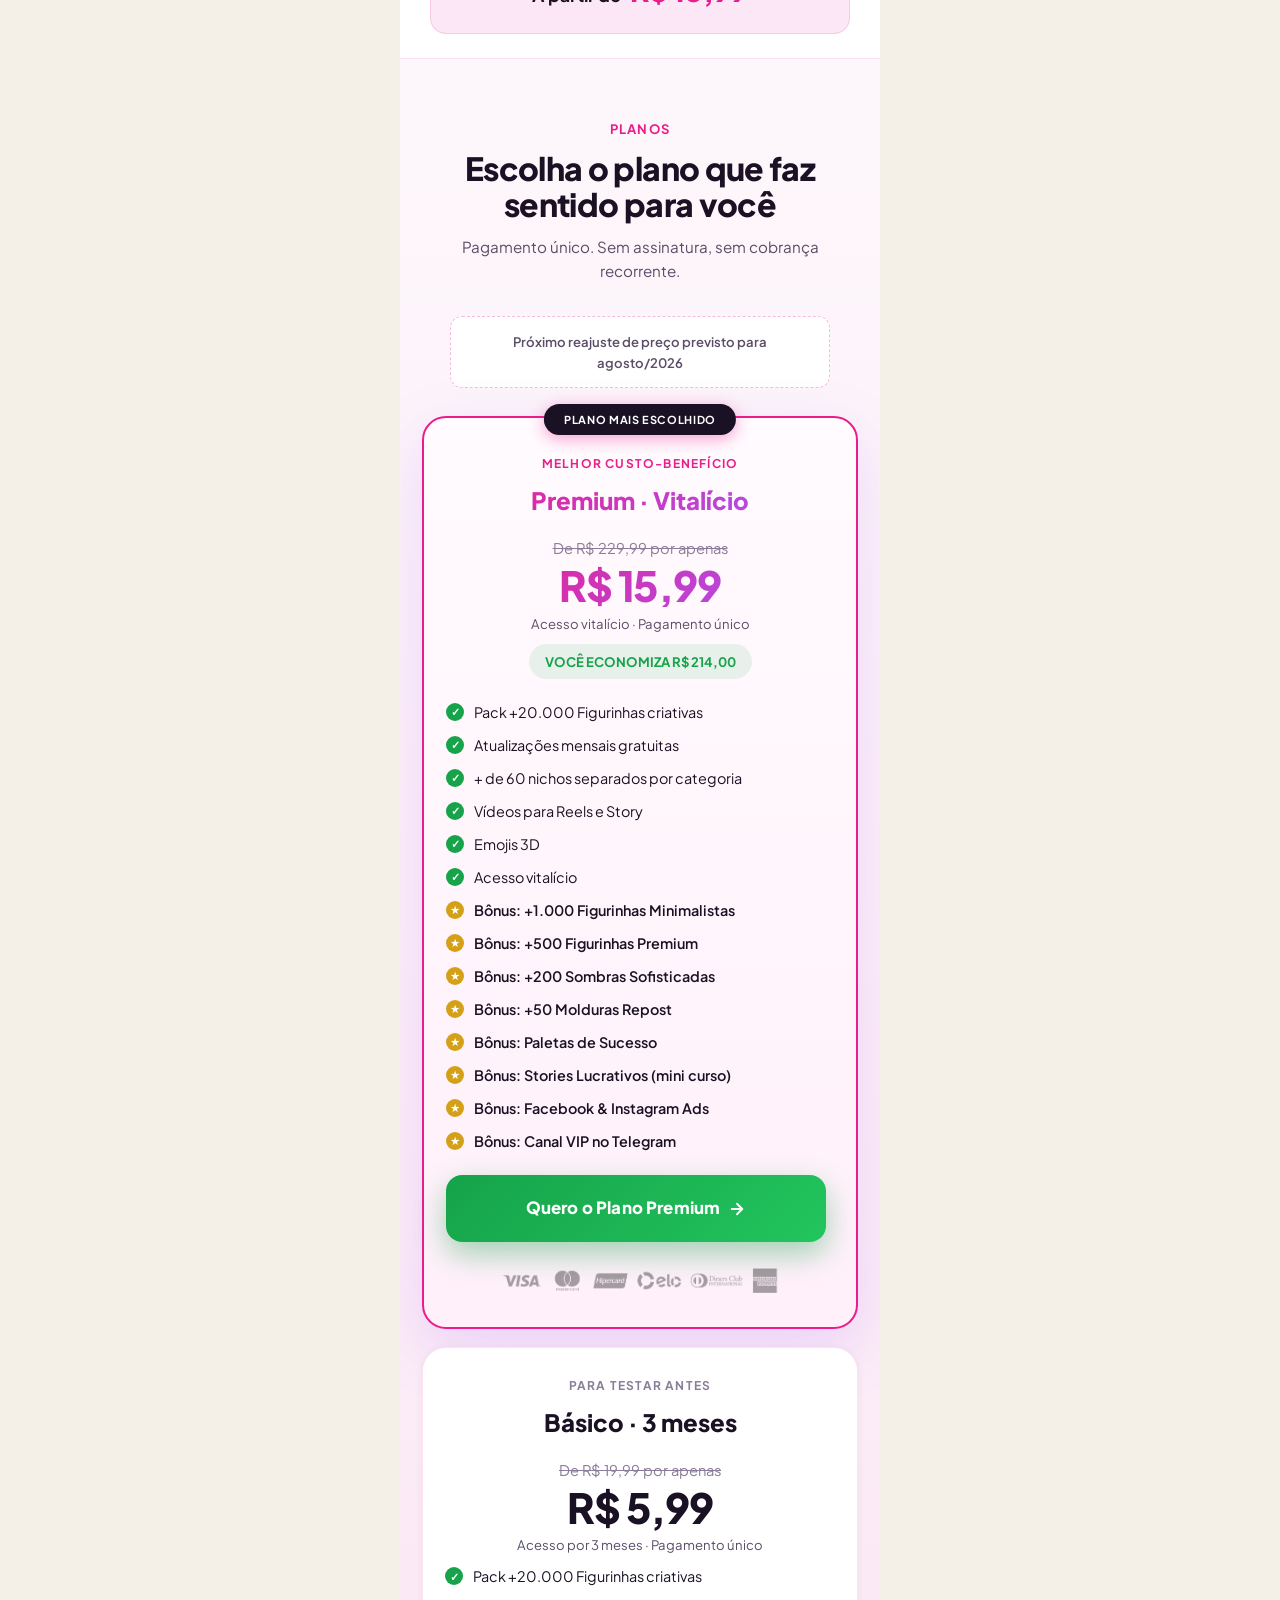
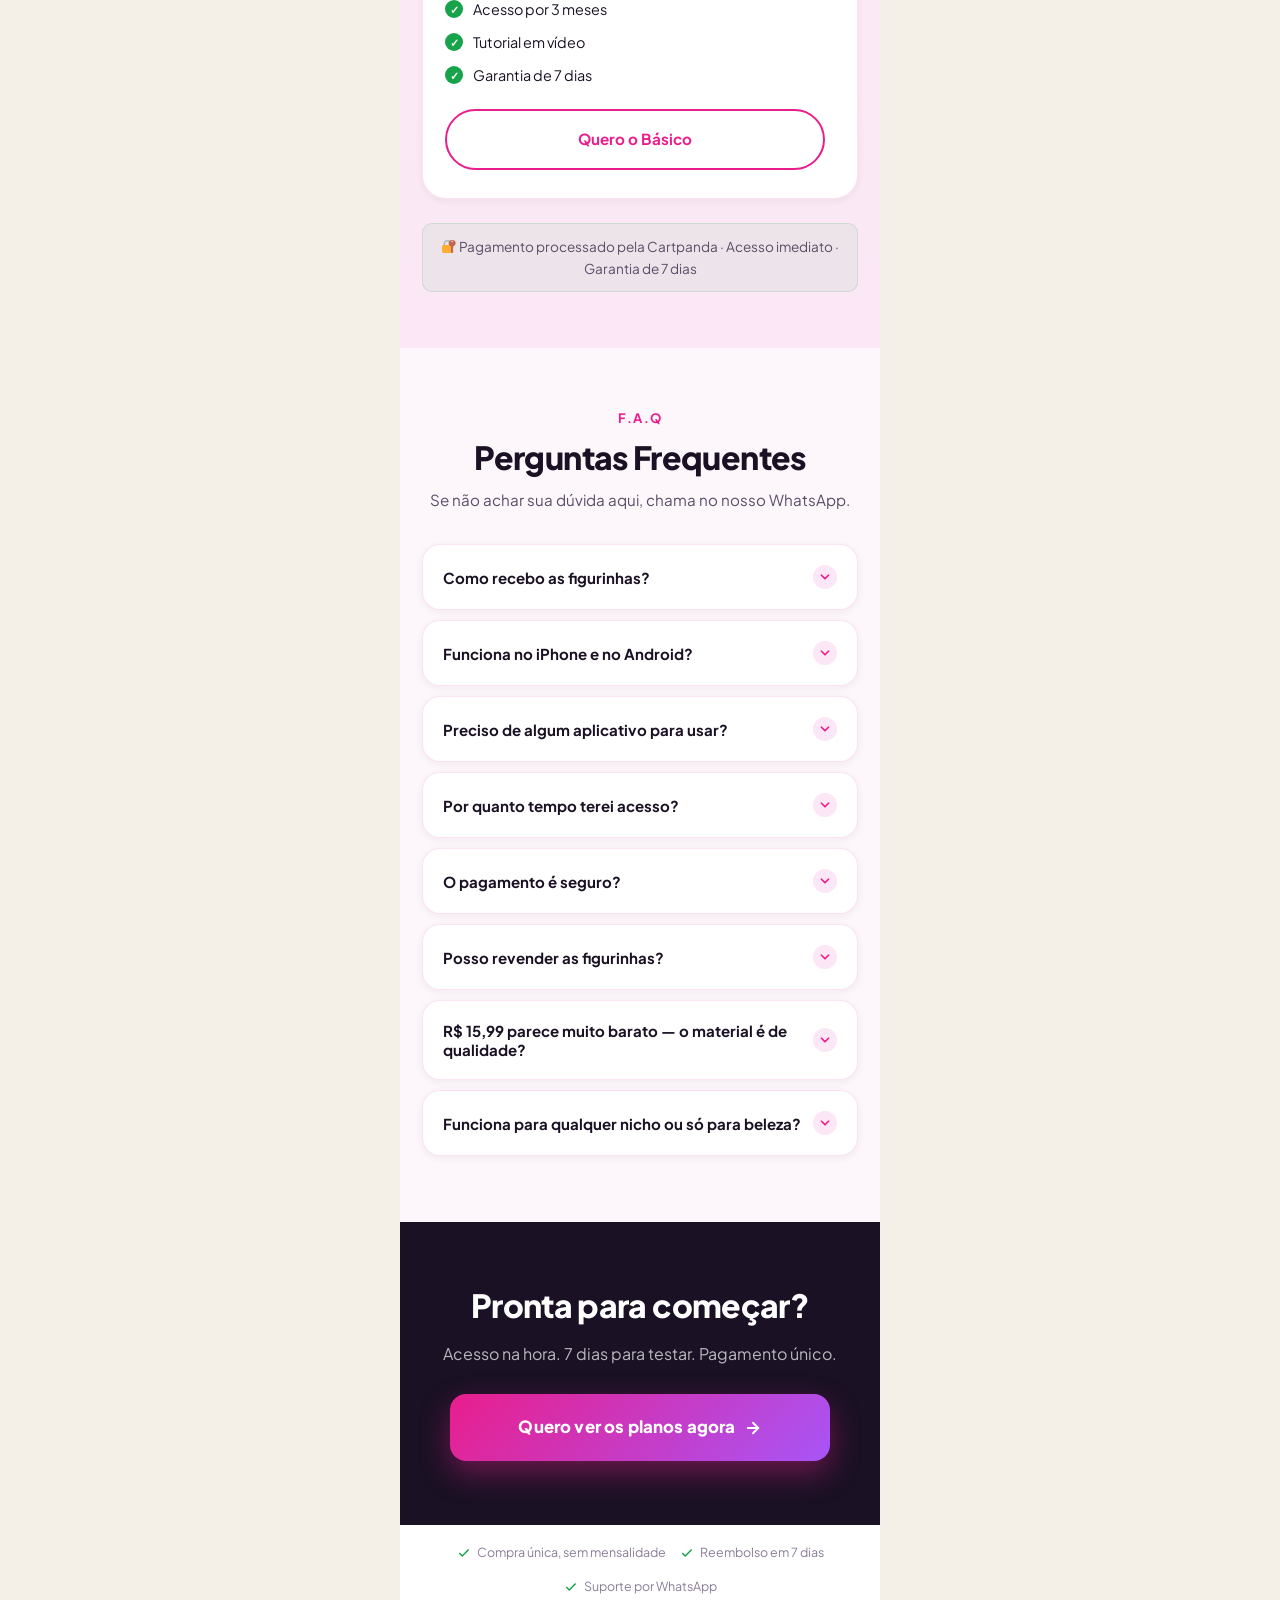
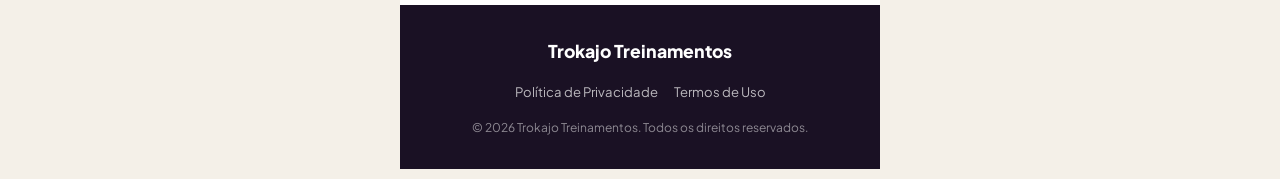
==== commit c78e5285: "fix: rastreamento utmify - script no upgrade.html + propagacao de UTMs entre paginas" ====
--- a/index.html
+++ b/index.html
@@ -1944,4 +1944,33 @@
 
 <script type="text/javascript" id="" charset="">(function(){var c="LeadState",d=google_tag_manager["rm"]["220875353"](36),b=31536E3;b*=1E3;var a=new Date,e=a.getTime();a.setTime(e+b);a=a.toUTCString();document.cookie=c+"\x3d"+d+"; SameSite\x3dNone; Secure; expires\x3d"+a+"; path\x3d/; domain\x3d.trokajotreinamentos.online"})();</script>
 
-<script type="text/javascript" id="" charset="">(function(){var c="LeadCountry",d=google_tag_manager["rm"]["220875353"](37),b=31536E3;b*=1E3;var a=new Date,e=a.getTime();a.setTime(e+b);a=a.toUTCString();document.cookie=c+"\x3d"+d+"; SameSite\x3dNone; Secure; expires\x3d"+a+"; path\x3d/; domain\x3d.trokajotreinamentos.online"})();</script></body></html>+<script type="text/javascript" id="" charset="">(function(){var c="LeadCountry",d=google_tag_manager["rm"]["220875353"](37),b=31536E3;b*=1E3;var a=new Date,e=a.getTime();a.setTime(e+b);a=a.toUTCString();document.cookie=c+"\x3d"+d+"; SameSite\x3dNone; Secure; expires\x3d"+a+"; path\x3d/; domain\x3d.trokajotreinamentos.online"})();</script><script>
+/* Propaga UTMs e params de rastreio para links internos (ex: upgrade.html) */
+(function () {
+  function apply() {
+    var qs = window.location.search;
+    if (!qs || qs.length < 2) return;
+    var src = new URLSearchParams(qs);
+    document.querySelectorAll('a[href]').forEach(function (a) {
+      var href = a.getAttribute('href');
+      if (!href) return;
+      // somente links internos do proprio site (relativos / mesma origem), nao checkout externo
+      var isInternal = href.indexOf('http') !== 0 || href.indexOf(window.location.host) !== -1;
+      var isCheckout = href.indexOf('korvex') !== -1 || href.indexOf('checkout') !== -1;
+      if (!isInternal || isCheckout) return;
+      if (href.charAt(0) === '#') return;
+      try {
+        var u = new URL(href, window.location.origin);
+        src.forEach(function (val, key) {
+          if (!u.searchParams.has(key)) u.searchParams.set(key, val);
+        });
+        a.setAttribute('href', u.pathname + u.search + u.hash);
+      } catch (e) {}
+    });
+  }
+  if (document.readyState === 'loading') {
+    document.addEventListener('DOMContentLoaded', apply);
+  } else { apply(); }
+})();
+</script>
+</body></html>
